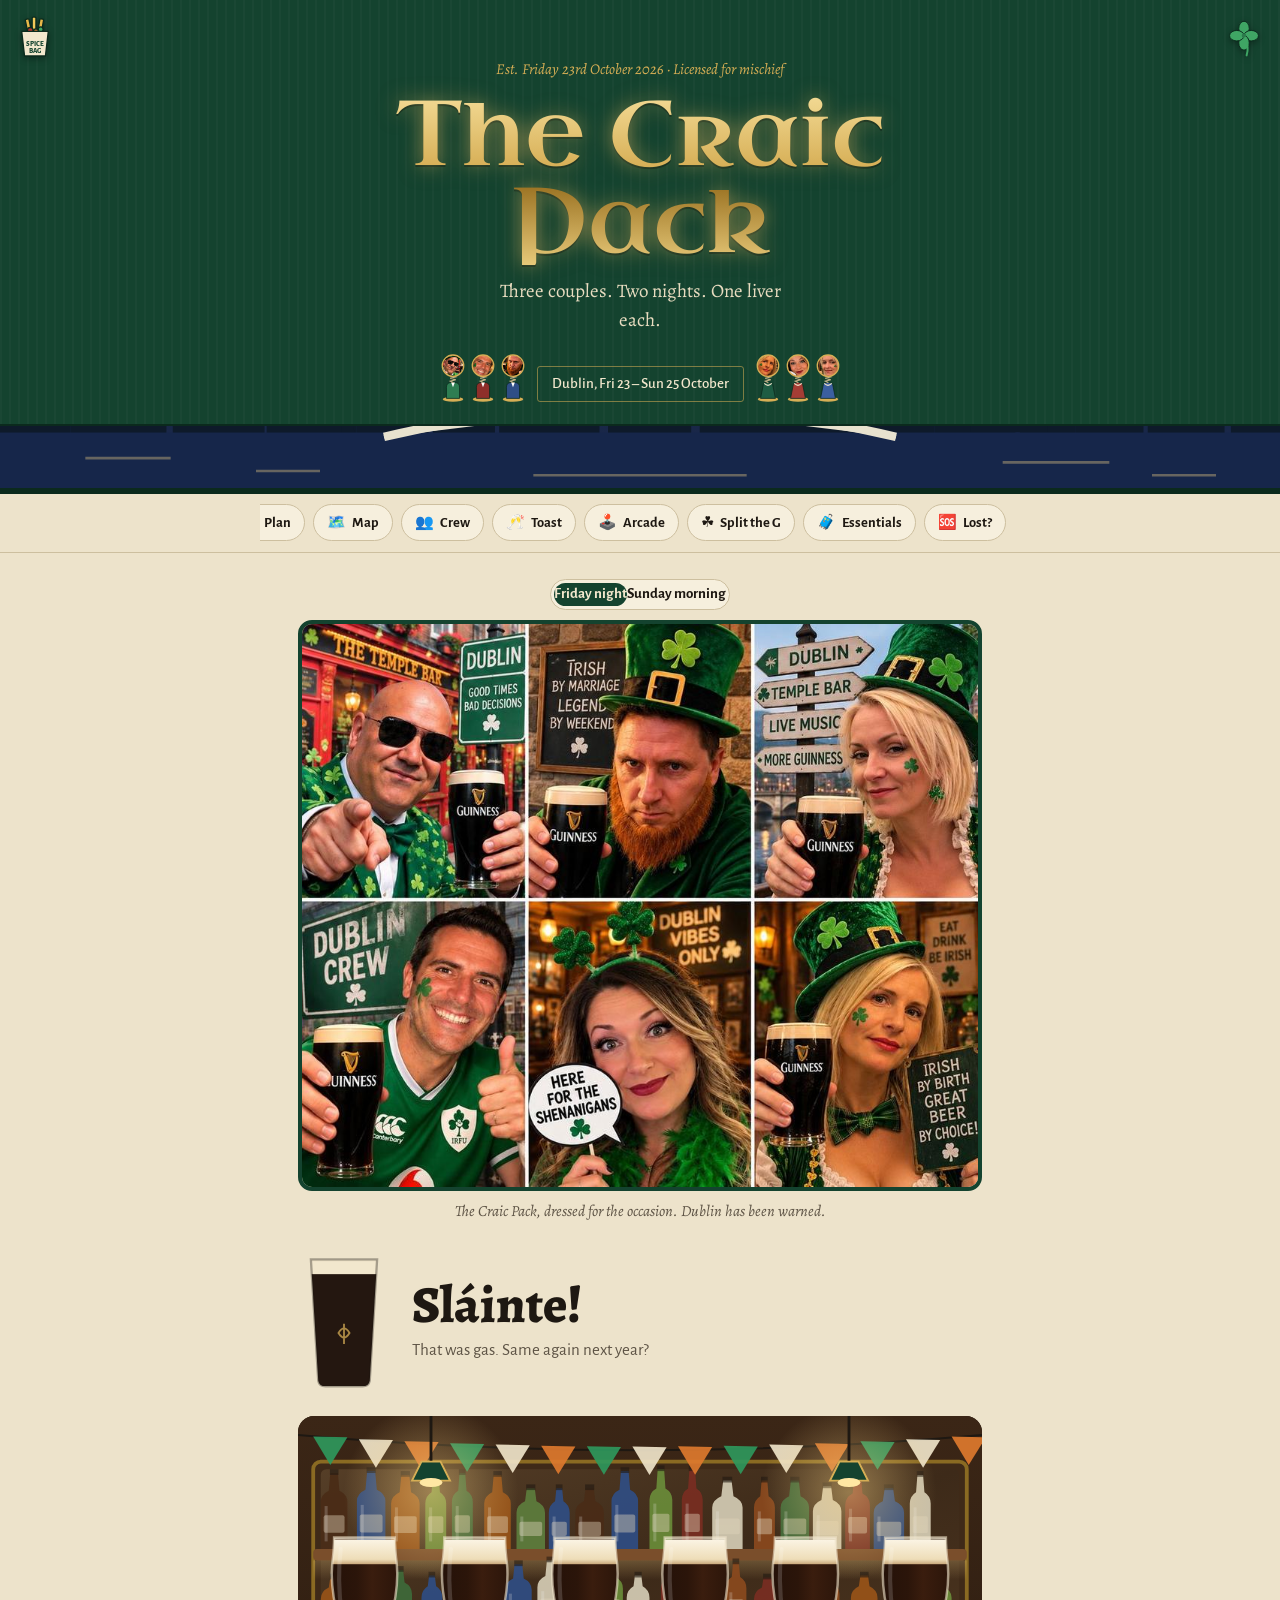
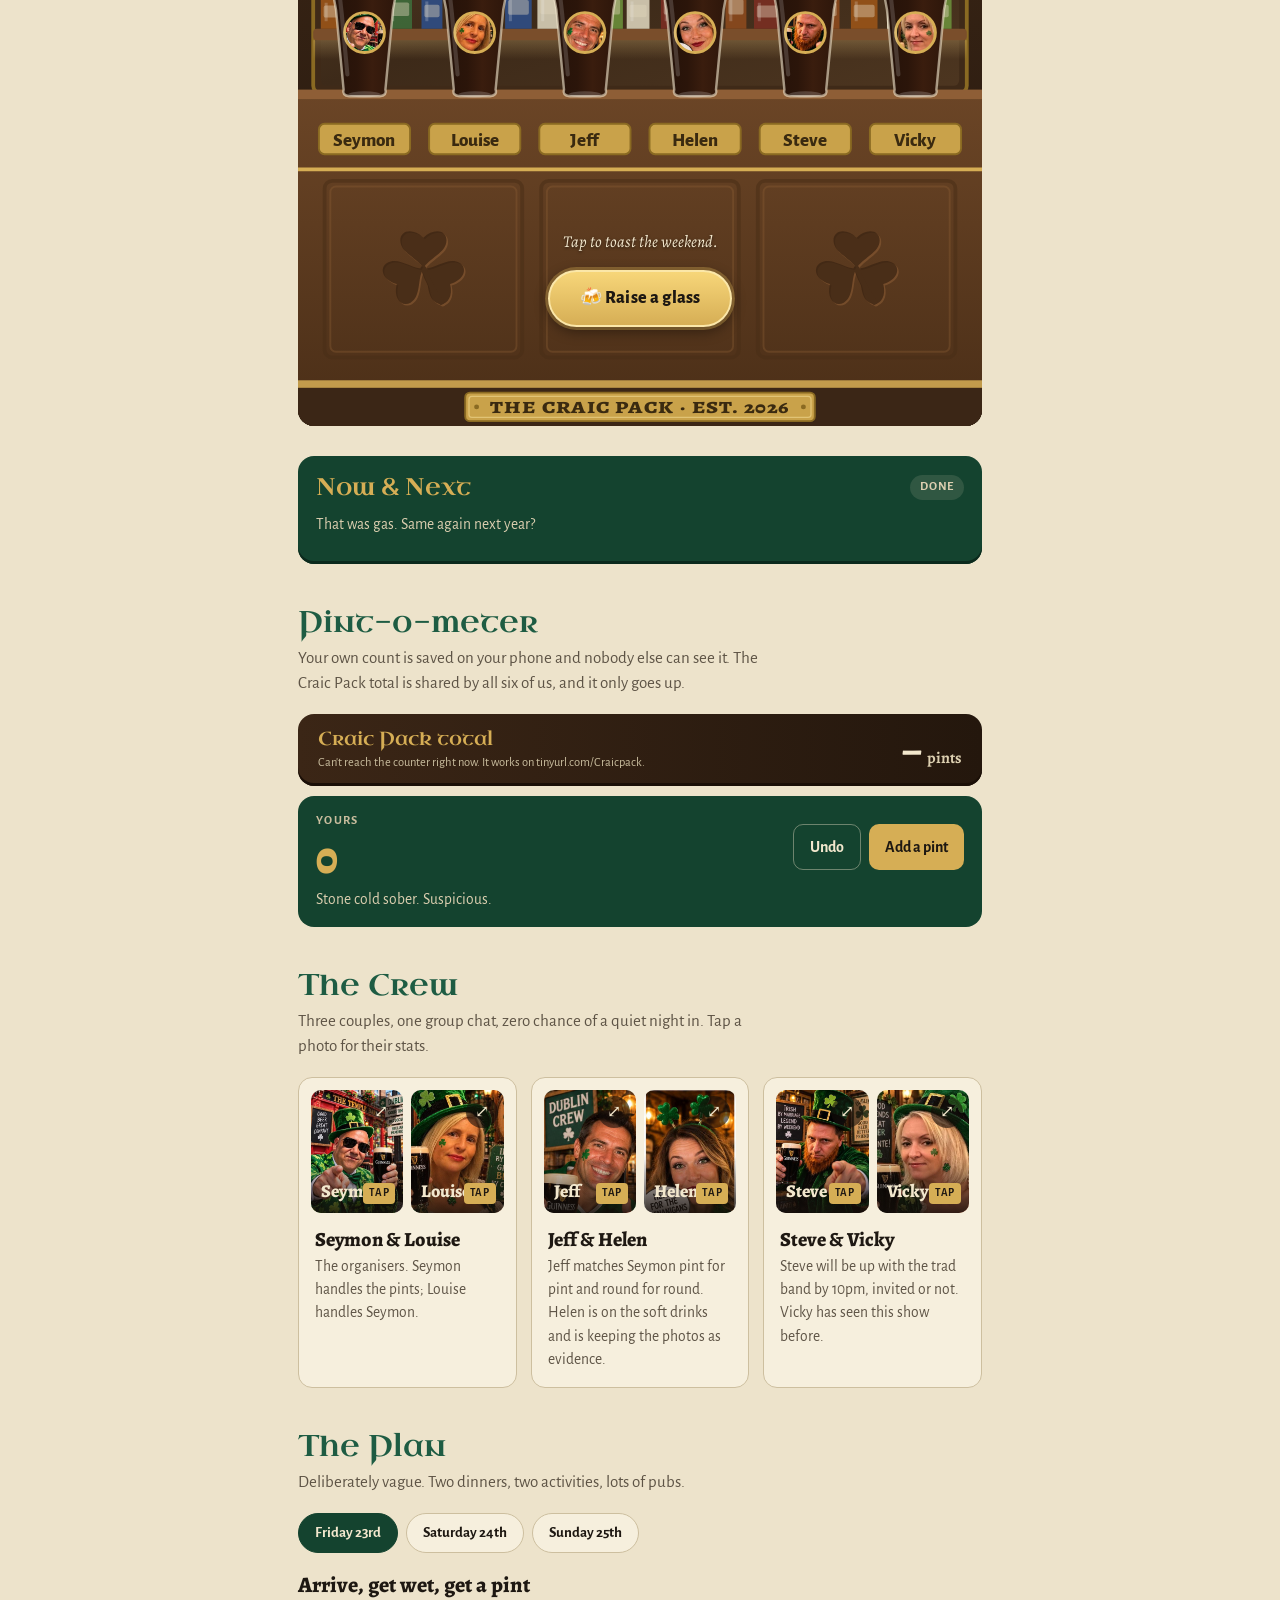
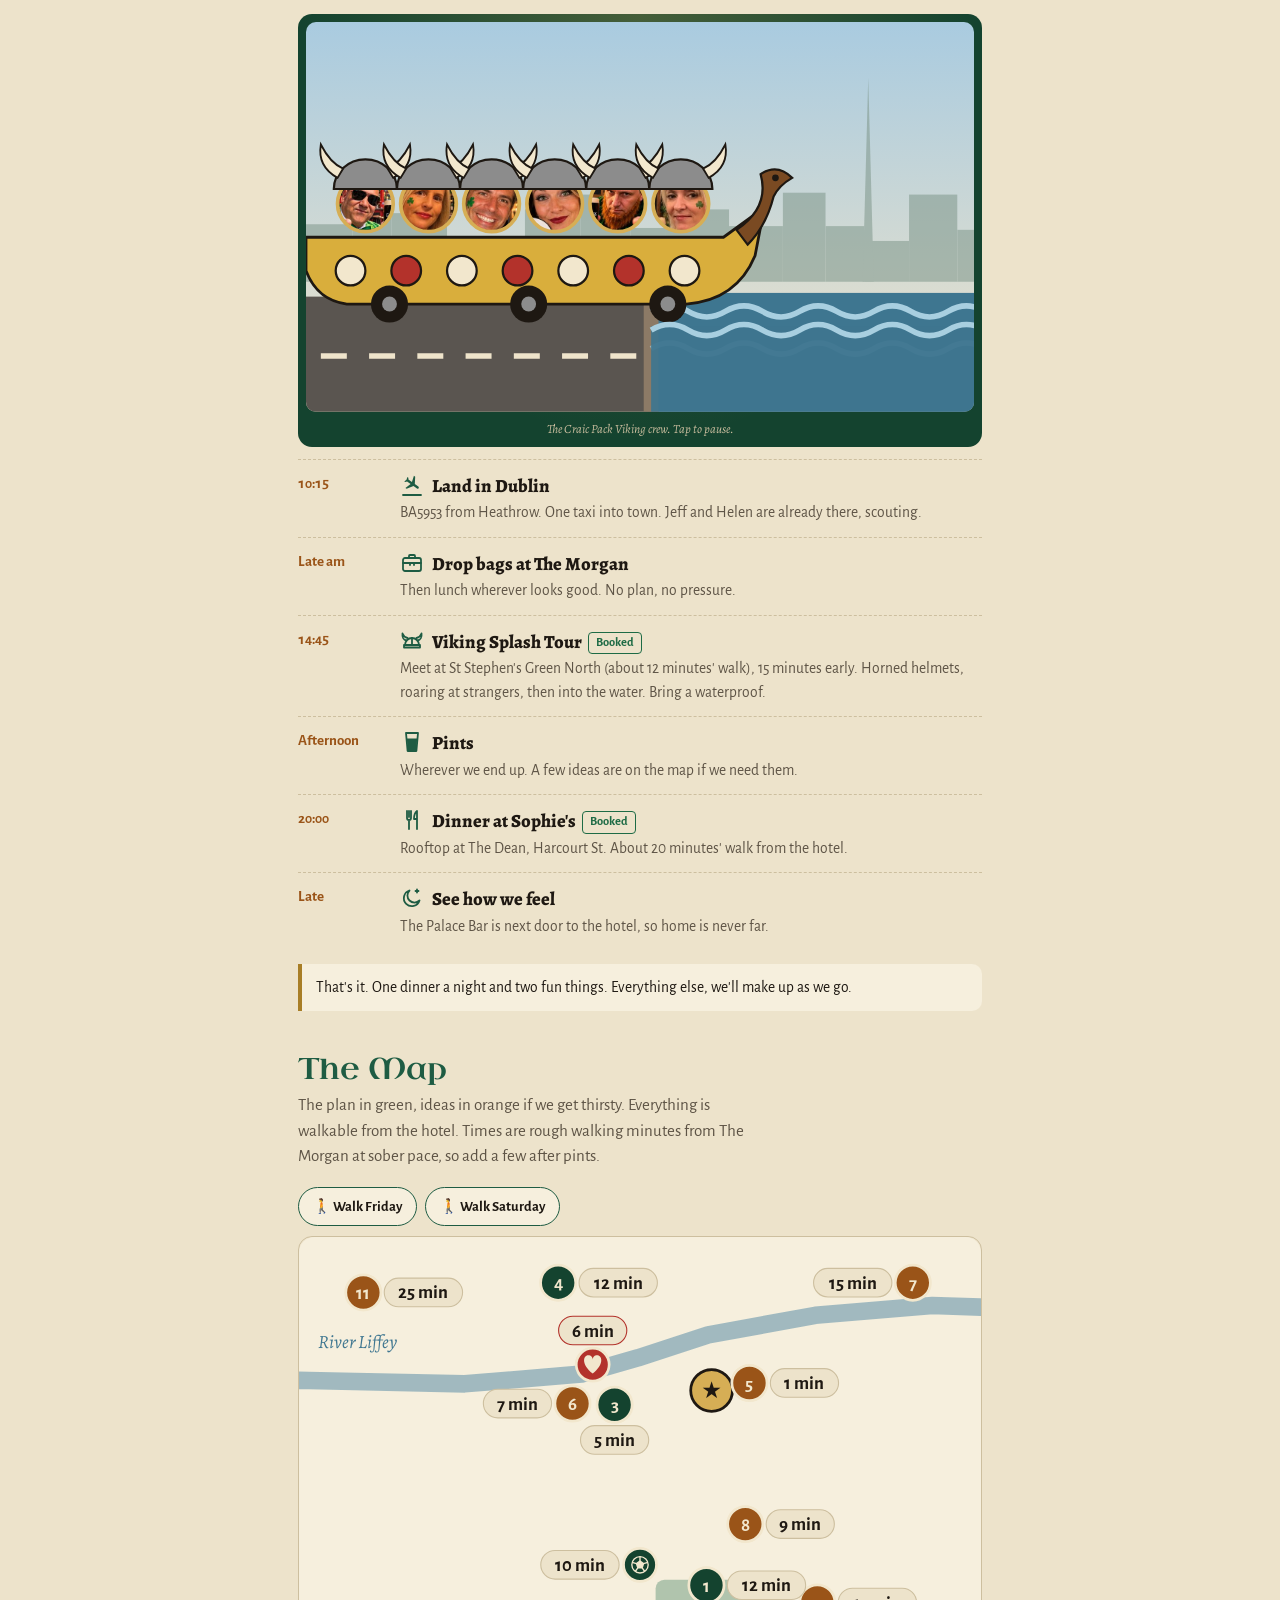
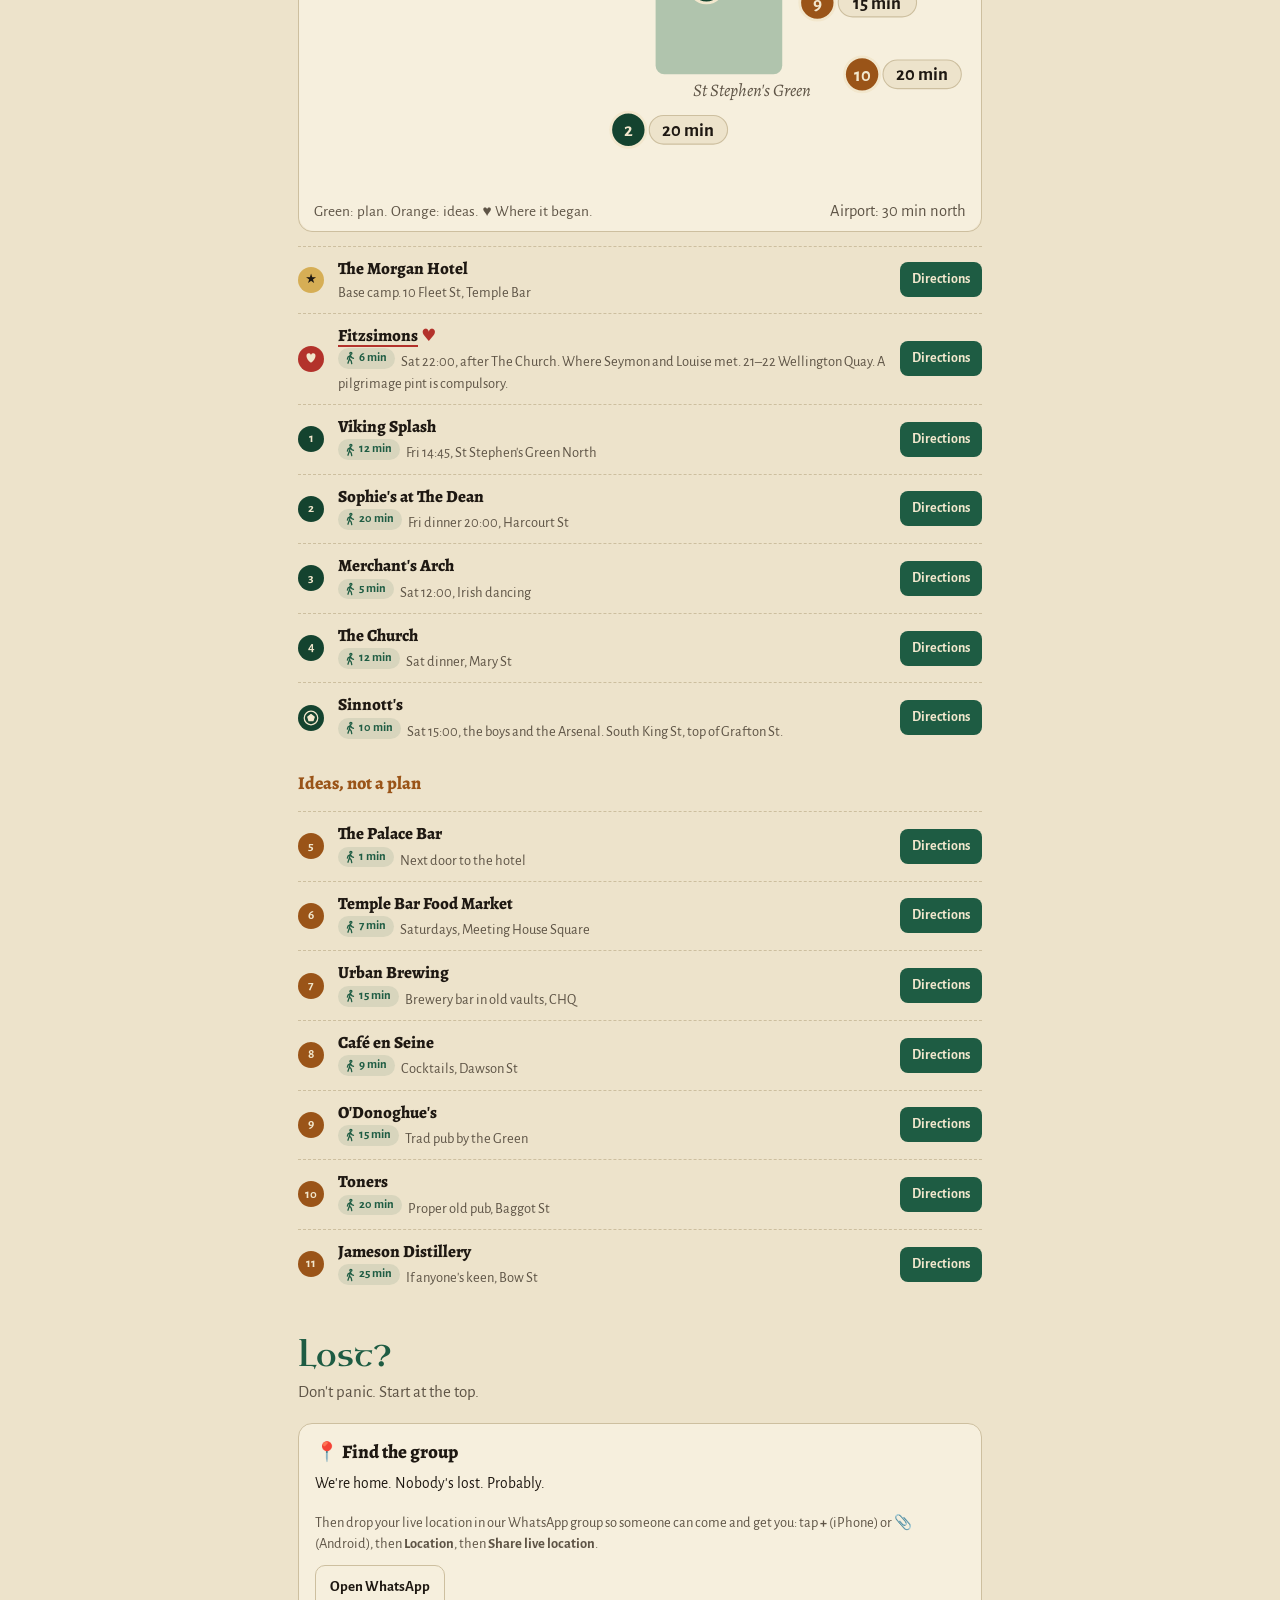
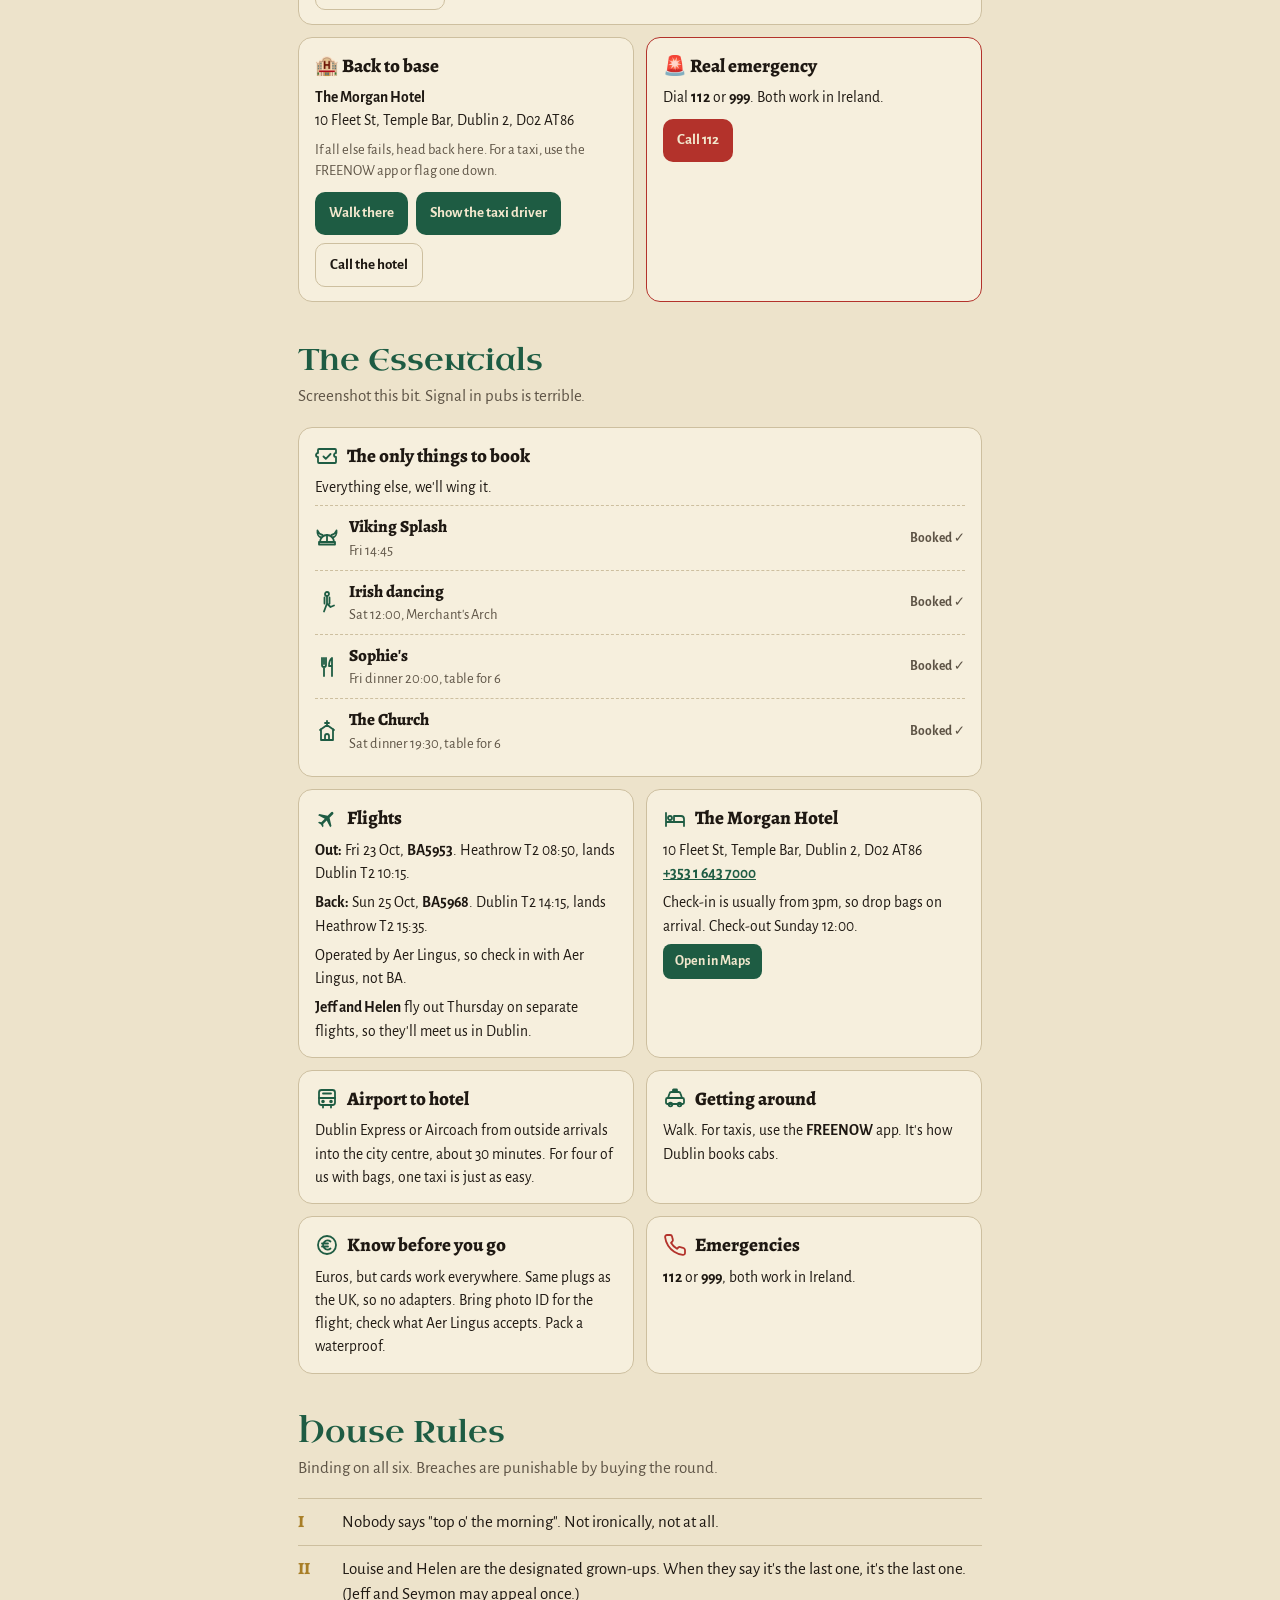
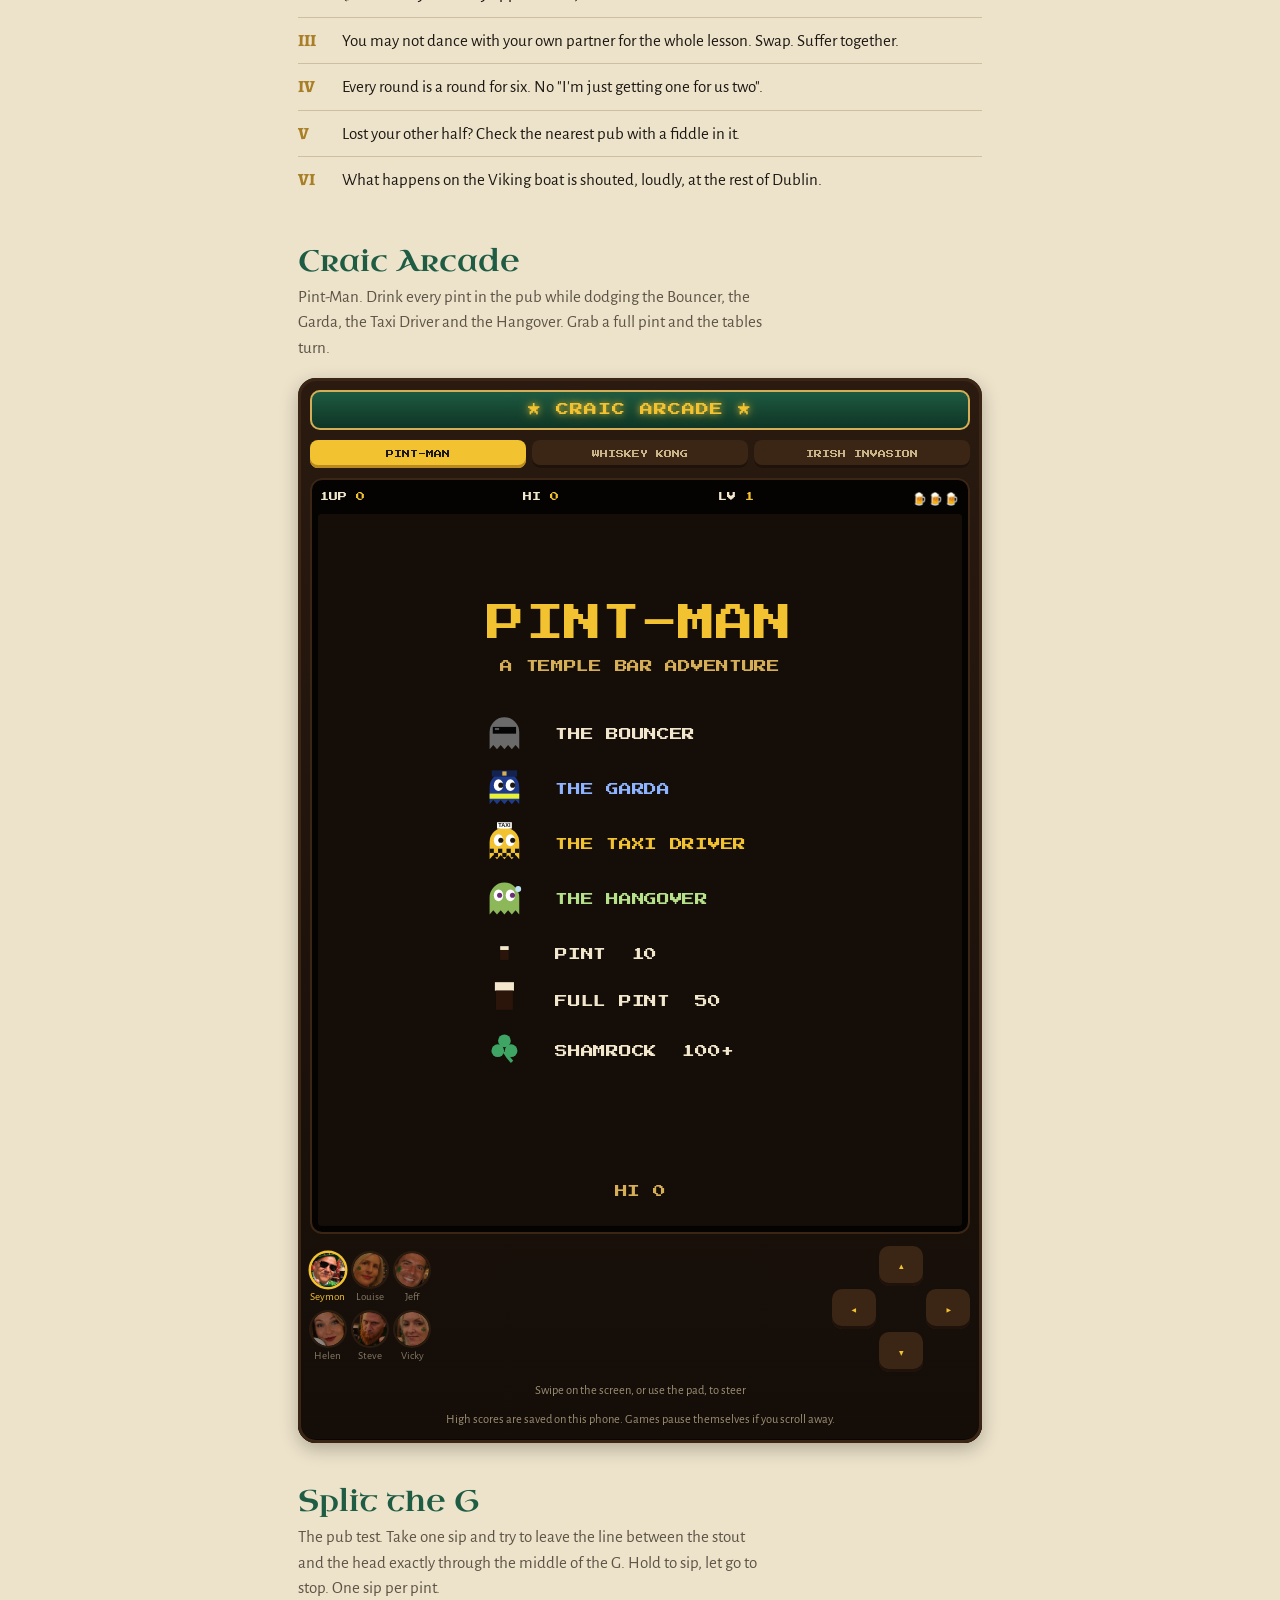
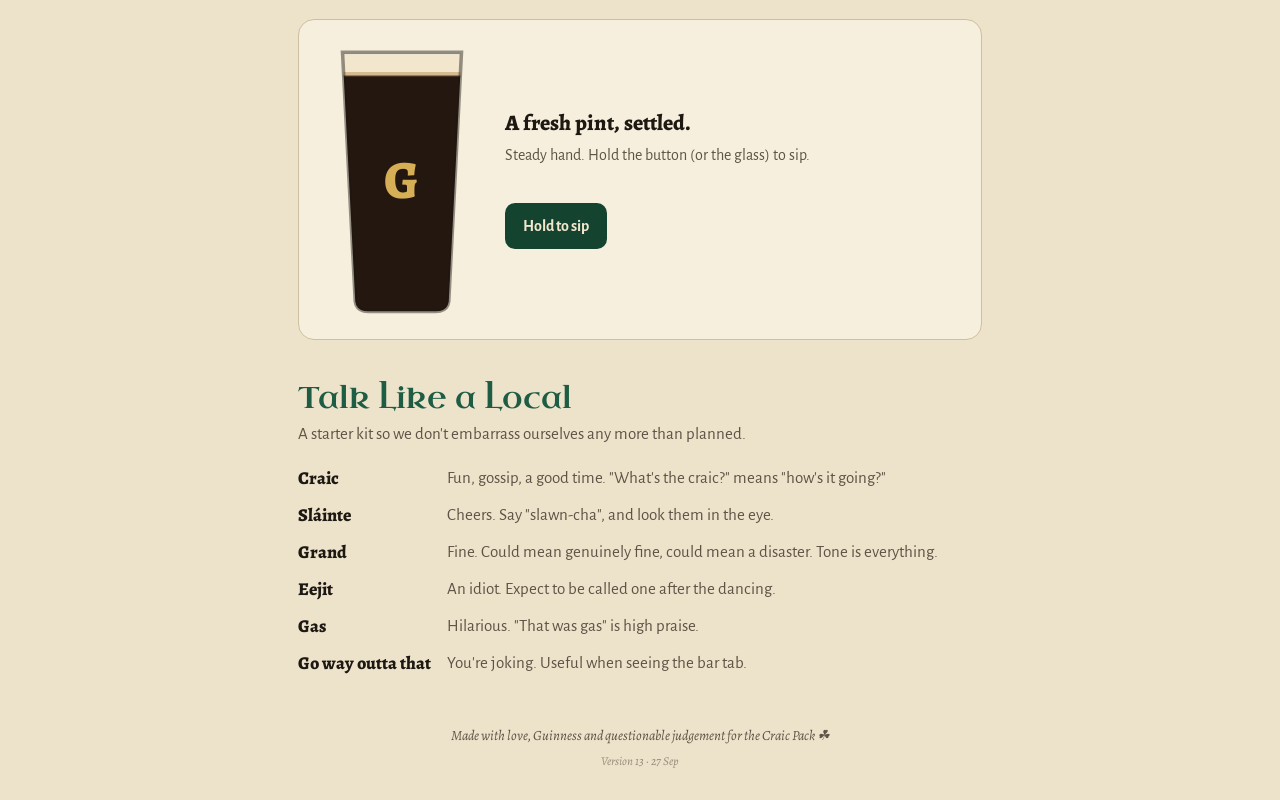
==== test.html @ f9d823da "Add files via upload" ====
<!DOCTYPE html>
<html lang="en">
<head>
<meta charset="UTF-8">
<meta name="viewport" content="width=device-width, initial-scale=1, viewport-fit=cover">
<title>The Craic Pack — Dublin, 23–25 October</title>
<link rel="apple-touch-icon" href="apple-touch-icon.png">
<link rel="icon" type="image/png" sizes="32x32" href="favicon-32.png">
<link rel="manifest" href="manifest.webmanifest">
<meta name="theme-color" content="#14432F">
<meta name="apple-mobile-web-app-capable" content="yes">
<meta name="mobile-web-app-capable" content="yes">
<meta name="apple-mobile-web-app-title" content="Craic Pack">
<meta name="apple-mobile-web-app-status-bar-style" content="black-translucent">
<meta name="description" content="Three couples, one weekend in Dublin, 23–25 October. The plan, the crew and the pints.">
<meta property="og:type" content="website">
<meta property="og:title" content="The Craic Pack — Dublin, 23–25 October">
<meta property="og:description" content="Three couples. One weekend. No plan.">
<meta property="og:url" content="https://seymonislam-sudo.github.io/dublin-2026/">
<meta property="og:image" content="https://seymonislam-sudo.github.io/dublin-2026/preview.jpg">
<meta property="og:image:width" content="1200">
<meta property="og:image:height" content="630">
<meta property="og:image:alt" content="The Craic Pack: six friends in Irish fancy dress">
<meta name="twitter:card" content="summary_large_image">
<meta name="twitter:image" content="https://seymonislam-sudo.github.io/dublin-2026/preview.jpg">
<link rel="preconnect" href="https://fonts.googleapis.com">
<link rel="preconnect" href="https://fonts.gstatic.com" crossorigin>
<link href="https://fonts.googleapis.com/css2?family=Uncial+Antiqua&family=Alegreya:ital,wght@0,400;0,600;0,800;1,400&family=Alegreya+Sans:wght@400;500;700&family=Press+Start+2P&display=swap" rel="stylesheet">
<style>
:root{
  --bg:#EDE3CB;          /* pub-wall parchment (daylight) */
  --panel:#F6EFDD;
  --ink:#1E1812;         /* stout */
  --muted:#5E5446;
  --green:#14432F;       /* bottle green fascia */
  --green-2:#1E5C43;
  --gold:#A87E26;        /* gilt, darker for light bg contrast */
  --gold-lit:#D6AE55;
  --amber:#9A5418;       /* whiskey */
  --head:#F2E7CD;        /* pint head */
  --line:#CDBF9F;
  --ok:#1E6B45;
  --todo:#9A5418;
  box-sizing:border-box;
  padding-top:env(safe-area-inset-top,0px);
  padding-bottom:env(safe-area-inset-bottom,0px);
}
@media (prefers-color-scheme: dark){
  :root:not([data-theme="light"]){
    --bg:#1B1510; --panel:#251D16; --ink:#F0E5CB; --muted:#B3A68C;
    --green:#123C2A; --green-2:#1E5C43; --gold:#D6AE55; --gold-lit:#E8C777;
    --amber:#D08A43; --head:#F2E7CD; --line:#3E3226; --ok:#5DBB88; --todo:#E09A55;
  }
}
:root[data-theme="dark"]{
  --bg:#1B1510; --panel:#251D16; --ink:#F0E5CB; --muted:#B3A68C;
  --green:#123C2A; --green-2:#1E5C43; --gold:#D6AE55; --gold-lit:#E8C777;
  --amber:#D08A43; --head:#F2E7CD; --line:#3E3226; --ok:#5DBB88; --todo:#E09A55;
}
*,*::before,*::after{box-sizing:inherit;margin:0;padding:0}
html{scroll-padding-top:env(safe-area-inset-top,0px)}
body{background:var(--bg);color:var(--ink);font-family:'Alegreya Sans',system-ui,-apple-system,Segoe UI,sans-serif;font-size:17px;line-height:1.5;-webkit-font-smoothing:antialiased}
img{max-width:100%}
a{color:inherit}
:focus-visible{outline:3px solid var(--gold-lit);outline-offset:3px;border-radius:4px}

.wrap{max-width:720px;margin:0 auto;padding:0 18px}

/* ---------- Hero: pub fascia ---------- */
.fascia{
  background:
    repeating-linear-gradient(90deg,rgba(255,255,255,.025) 0 2px,transparent 2px 9px),
    var(--green);
  color:#F2E7CD;
  border-bottom:6px solid #0B2A1D;
  box-shadow:inset 0 -2px 0 #2B7355;
}
.fascia .wrap{padding-top:58px;padding-bottom:30px;text-align:center}
.est{font-family:'Alegreya',Georgia,serif;font-style:italic;color:var(--gold-lit);font-size:15px}
.sign{
  font-family:'Uncial Antiqua','Alegreya',Georgia,serif;
  font-size:clamp(46px,13vw,92px);
  line-height:.95;
  margin:10px 0 12px;
  background:linear-gradient(180deg,#F4DC97 0%,#D6AE55 45%,#9C7424 55%,#E7C979 100%);
  -webkit-background-clip:text;background-clip:text;color:transparent;
  filter:drop-shadow(0 2px 0 #0B2A1D);
}
.tag{font-family:'Alegreya',Georgia,serif;font-size:19px;max-width:30ch;margin:0 auto;color:#E8DCC0}
.dates{margin-top:18px;display:inline-block;border:1px solid rgba(214,174,85,.55);border-radius:3px;padding:6px 14px;font-weight:500;color:#F2E7CD;font-size:15px}

.group{margin:26px 0 0;position:relative}
.group button{border:0;padding:0;background:none;cursor:zoom-in;display:block;width:100%}
.group img{width:100%;height:auto;display:block;border-radius:14px;border:4px solid var(--green)}
.group .pic-group{display:grid}
.group .ba-img{grid-area:1/1;transition:opacity .45s ease;opacity:0}
.group .ba-img.shown{opacity:1}
@media (prefers-reduced-motion: reduce){.group .ba-img{transition:none}}
.ba{display:flex;justify-content:center;gap:0;margin:0 auto 10px;width:max-content;max-width:100%;border:1px solid var(--line);border-radius:999px;background:var(--panel);padding:3px}
.ba-btn{font:inherit;font-weight:700;font-size:15px;border:0;background:none;color:var(--ink);border-radius:999px;padding:8px 16px;cursor:pointer;white-space:nowrap}
.ba-btn[aria-pressed="true"]{background:var(--green);color:#F2E7CD}

.stop .ic{width:24px;height:24px;display:inline-block;vertical-align:-5px;margin-right:8px;color:var(--green-2);flex:none}
.live .ic{width:22px;height:22px;display:inline-block;vertical-align:-4px;margin-right:7px;color:var(--gold-lit)}
@media (prefers-color-scheme: dark){:root:not([data-theme="light"]) .stop .ic{color:var(--gold-lit)}}
:root[data-theme="dark"] .stop .ic{color:var(--gold-lit)}
.walk{display:inline-flex;align-items:center;gap:2px;font-weight:700;font-size:12.5px;color:var(--green-2);background:rgba(30,92,67,.1);border-radius:999px;padding:1px 8px 1px 5px;margin-right:6px;vertical-align:1px;white-space:nowrap}
.walk .wk{width:14px;height:14px}
@media (prefers-color-scheme: dark){:root:not([data-theme="light"]) .walk{color:var(--gold-lit);background:rgba(214,174,85,.12)}}
:root[data-theme="dark"] .walk{color:var(--gold-lit);background:rgba(214,174,85,.12)}

/* ---------- Slainte ---------- */
#cheers{padding-top:18px}
.cheers{background:radial-gradient(ellipse at 50% 20%,rgba(214,174,85,.22),transparent 70%),var(--green);border-radius:16px;padding:12px 12px 14px;box-shadow:inset 0 -3px 0 #0B2A1D;text-align:center}
#csvg{display:block;width:100%;height:auto;max-width:520px;margin:0 auto;overflow:visible}
.cbtn{font:inherit;font-weight:800;font-size:16px;background:var(--gold-lit);color:#1E1812;border:0;border-radius:999px;padding:10px 22px;cursor:pointer;margin-top:4px}
.cbtn:disabled{opacity:.6;cursor:default}

.cheers{padding:10px 10px 14px}
#csvg{border-radius:12px}
.ctoast{color:#F2E7CD;font-family:'Alegreya',Georgia,serif;font-style:italic;font-size:16.5px;line-height:1.35;min-height:2.7em;margin:10px 8px 8px;transition:opacity .5s;display:flex;align-items:center;justify-content:center}
.ctoast.fade{opacity:0}
.cheers{position:relative;padding:0;overflow:hidden;background:#24170D}
#csvg{border-radius:0;max-width:none}
.cfront{position:absolute;left:0;right:0;top:57%;bottom:7%;display:flex;flex-direction:column;align-items:center;justify-content:center;gap:4px;padding:0 16px}
.cfront .ctoast{margin:0;min-height:2.7em;text-shadow:0 1px 3px rgba(0,0,0,.6)}
.cfront .cbtn{margin-top:2px;box-shadow:0 3px 10px rgba(0,0,0,.35)}
/* ---------- Leprechaun ---------- */
.lep{position:fixed;left:0;bottom:calc(env(safe-area-inset-bottom,0px) + 6px);width:70px;height:88px;z-index:60;pointer-events:auto;cursor:pointer;transform:translateX(-90px)}
.lep svg{width:100%;height:100%;overflow:visible}
.lep .run{animation:lephop .28s ease-in-out infinite}
.lep .lg1{transform-origin:30px 62px;animation:leplegA .28s ease-in-out infinite}
.lep .lg2{transform-origin:40px 62px;animation:leplegB .28s ease-in-out infinite}
@keyframes lephop{50%{transform:translateY(-5px)}}
@keyframes leplegA{0%,100%{transform:rotate(28deg)}50%{transform:rotate(-28deg)}}
@keyframes leplegB{0%,100%{transform:rotate(-28deg)}50%{transform:rotate(28deg)}}
.lep .say{position:absolute;bottom:92px;left:50%;transform:translateX(-50%);background:#fff;color:#1E1812;font-family:'Alegreya',Georgia,serif;font-weight:800;font-size:13px;padding:3px 9px;border-radius:10px;white-space:nowrap;box-shadow:0 2px 6px rgba(0,0,0,.25);opacity:0;transition:opacity .2s}
.lep.talk .say{opacity:1}

/* ---------- Love bobbleheads ---------- */
dialog.love{border:0;padding:0;background:transparent;width:min(92vw,420px);margin:auto;overflow:visible}
dialog.love::backdrop{background:rgba(15,10,6,.85)}
#lovesvg{display:block;width:100%;height:auto;border-radius:18px;box-shadow:0 10px 40px rgba(0,0,0,.45)}
.lovex{position:absolute;top:8px;right:8px;width:38px;height:38px;border-radius:50%;border:0;background:rgba(20,14,10,.6);color:#F2E7CD;font-size:22px;cursor:pointer;z-index:2}
.lovecap{color:#F2E7CD;text-align:center;font-family:'Alegreya',Georgia,serif;font-weight:800;font-size:22px;margin-top:12px;line-height:1.25}
.lovecap span{display:block;font-size:16px;color:var(--gold-lit);font-weight:700;margin-top:2px}
.bb .bhead{transform-box:view-box;transform-origin:0 138px}
.bb .bbody{transform-box:view-box;transform-origin:0 246px}
.bigheart{transform-box:fill-box;transform-origin:50% 50%;opacity:0}
@media (prefers-reduced-motion: no-preference){
  dialog.love[open] .bb-Seymon .bhead{animation:bobS 1.1s ease-in-out infinite}
  dialog.love[open] .bb-Louise .bhead{animation:bobL 1.25s ease-in-out infinite}
  dialog.love[open] .bb-Seymon .bbody{animation:leanS 4.5s ease-in-out infinite}
  dialog.love[open] .bb-Louise .bbody{animation:leanL 4.5s ease-in-out infinite}
  dialog.love[open] .bigheart{animation:bigheart 4.5s ease-in-out infinite}
}
@media (prefers-reduced-motion: reduce){.bigheart{opacity:1}}
@keyframes bobS{0%,100%{transform:rotate(-9deg)}50%{transform:rotate(8deg)}}
@keyframes bobL{0%,100%{transform:rotate(9deg)}50%{transform:rotate(-8deg)}}
@keyframes leanS{0%,62%,100%{transform:translateX(0) rotate(0)}72%,84%{transform:translateX(14px) rotate(7deg)}}
@keyframes leanL{0%,62%,100%{transform:translateX(0) rotate(0)}72%,84%{transform:translateX(-14px) rotate(-7deg)}}
@keyframes bigheart{0%,66%,100%{opacity:0;transform:scale(.3)}74%{opacity:1;transform:scale(1.15)}80%{transform:scale(.95)}86%{opacity:1;transform:scale(1.05)}94%{opacity:0;transform:scale(1.3) translateY(-10px)}}
.heartpin{cursor:pointer}
.fitzbtn{font:inherit;background:none;border:0;padding:0;cursor:pointer;color:inherit;text-align:left}
.fitzbtn span{color:#B3322B}
.fitzbtn strong{text-decoration:underline;text-decoration-color:#B3322B;text-decoration-thickness:2px;text-underline-offset:4px}
.pn.heart{cursor:pointer}

/* ---------- Sunday morning-after ---------- */
dialog.morning{width:min(94vw,460px)}
#morningsvg{display:block;width:100%;height:auto;border-radius:18px;box-shadow:0 10px 40px rgba(0,0,0,.45)}
.morning .breathe,.morning .nod,.morning .sag,.morning .lean,.morning .sip,.morning .ice,.morning .steam,.morning .zzz{transform-box:fill-box}
.morning .breathe{transform-origin:50% 100%}
.morning .nod{transform-origin:50% 100%}
.morning .sag,.morning .lean,.morning .sip{transform-origin:50% 100%}
.morning .zzz{opacity:0}
.brekbtn{font:inherit;background:none;border:0;padding:0;cursor:pointer;color:inherit;text-align:left}
.brekbtn strong{text-decoration:underline;text-decoration-color:var(--gold-lit);text-decoration-thickness:2px;text-underline-offset:4px}
@media (prefers-reduced-motion: no-preference){
  dialog.morning[open] .breathe{animation:mbreathe 3.4s ease-in-out infinite}
  dialog.morning[open] .hp-Louise .breathe{animation-delay:-1s}
  dialog.morning[open] .hp-Jeff .breathe{animation-duration:4.2s}
  dialog.morning[open] .nod{animation:mnod 4s ease-in infinite}
  dialog.morning[open] .zzz{animation:mzzz 4s ease-in infinite}
  dialog.morning[open] .sag{animation:msag 5s ease-in-out infinite}
  dialog.morning[open] .lean{animation:mlean 6s ease-in-out infinite}
  dialog.morning[open] .sip{animation:msip 3.6s ease-in-out infinite}
  dialog.morning[open] .ice{animation:mice 2.8s ease-in-out infinite}
  dialog.morning[open] .steam{animation:msteam 2.4s ease-out infinite}
  dialog.morning[open] .steam.s1{animation-delay:-.8s}
  dialog.morning[open] .steam.s2{animation-delay:-1.6s}
  dialog.morning[open] .sunbeam{animation:msun 6s ease-in-out infinite}
}
@media (prefers-reduced-motion: reduce){.morning .zzz{opacity:1}}
@keyframes mbreathe{0%,100%{transform:scale(1,1)}50%{transform:scale(1.015,1.03)}}
@keyframes mnod{0%,15%{transform:rotate(0)}75%{transform:rotate(22deg) translateY(4px)}80%{transform:rotate(-5deg)}88%,100%{transform:rotate(0)}}
@keyframes mzzz{0%,35%{opacity:0;transform:translateY(6px)}55%,72%{opacity:1;transform:translateY(0)}80%,100%{opacity:0;transform:translateY(-6px)}}
@keyframes msag{0%,100%{transform:rotate(0)}50%{transform:rotate(5deg) translateY(2px)}}
@keyframes mlean{0%,100%{transform:rotate(0)}50%{transform:rotate(-6deg) translateX(-2px)}}
@keyframes msip{0%,100%{transform:translateY(0)}50%{transform:translateY(3px) rotate(-3deg)}}
@keyframes mice{0%,100%{transform:rotate(0)}50%{transform:rotate(-7deg)}}
@keyframes msteam{0%{opacity:0;transform:translateY(4px)}30%{opacity:1}100%{opacity:0;transform:translateY(-12px)}}
@keyframes msun{0%,100%{opacity:.8}50%{opacity:1}}
.card h5{display:flex;align-items:center;gap:8px}
.card h5 .cic{width:24px;height:24px;flex:none;color:var(--green-2)}
.card h5 .cic.sos{color:#B3322B}
@media (prefers-color-scheme: dark){:root:not([data-theme="light"]) .card h5 .cic:not(.sos){color:var(--gold-lit)}}
:root[data-theme="dark"] .card h5 .cic:not(.sos){color:var(--gold-lit)}
.books li .bic{width:24px;height:24px;flex:none;color:var(--green-2)}
@media (prefers-color-scheme: dark){:root:not([data-theme="light"]) .books li .bic{color:var(--gold-lit)}}
:root[data-theme="dark"] .books li .bic{color:var(--gold-lit)}
.books li > div{flex:1}
.grp{display:flex;align-items:center;justify-content:space-between;gap:12px;background:linear-gradient(90deg,#3B2616,#24170D);color:#F2E7CD;border-radius:16px;padding:14px 20px;margin-bottom:10px;box-shadow:inset 0 -3px 0 #1A0F07}
.grp .gl{font-family:'Uncial Antiqua','Alegreya',Georgia,serif;color:var(--gold-lit);font-size:19px;line-height:1.2}
.grp .gtest{font-size:12.5px;color:#C9BD9E;margin-top:3px}
.grp .gnum{font-family:'Alegreya',Georgia,serif;font-weight:800;font-size:40px;line-height:1;color:#F2E7CD;font-variant-numeric:tabular-nums;white-space:nowrap}
.grp .gs{font-size:16px;color:#DCCFB0;font-weight:700}
.grp.bump .gnum{animation:gbump .5s ease}
@keyframes gbump{40%{transform:scale(1.18);color:var(--gold-lit)}}
.tally .yl{font-size:12.5px;font-weight:700;letter-spacing:.1em;text-transform:uppercase;color:#C9BD9E;margin-bottom:2px}
#tally .tally{display:grid;grid-template-columns:auto 1fr;grid-template-areas:"yl btns" "num btns" "ver ver";column-gap:14px;row-gap:2px;align-items:center;padding:16px 18px}
#tally .tally > div:first-child{display:contents}
#tally .tally .yl{grid-area:yl;margin:0}
#tally .tally .n{grid-area:num;font-size:48px}
#tally .tally .verdict{grid-area:ver;max-width:none;margin-top:6px;white-space:nowrap;overflow:hidden;text-overflow:ellipsis;line-height:1.4}
#tally .tally .btns{grid-area:btns;justify-self:end;align-self:center}
@media (max-width:359px){#tally .tally{grid-template-areas:"yl yl" "num num" "ver ver" "btns btns"}#tally .tally .btns{justify-self:start;margin-top:8px}}
.grp[hidden],.gtest[hidden]{display:none !important}

/* ---------- Shortcut bar ---------- */
.jump{position:sticky;top:env(safe-area-inset-top,0px);z-index:40;background:var(--bg);border-bottom:1px solid var(--line);transition:box-shadow .2s}
.jump::before{content:"";position:absolute;left:0;right:0;bottom:100%;height:env(safe-area-inset-top,0px);background:var(--bg);pointer-events:none;display:none}
.jump.stuck::before{display:block}
.jump.stuck{box-shadow:0 4px 14px rgba(0,0,0,.12)}
.jumprow{display:flex;gap:8px;overflow-x:auto;padding:10px 14px;max-width:760px;margin:0 auto;scrollbar-width:none;-webkit-overflow-scrolling:touch}
.jumprow::-webkit-scrollbar{display:none}
.jump button{font:inherit;cursor:pointer;flex:none;display:inline-flex;align-items:center;gap:6px;font-weight:700;font-size:14.5px;color:var(--ink);text-decoration:none;background:var(--panel);border:1px solid var(--line);border-radius:999px;padding:7px 13px;white-space:nowrap}
.jump button span{font-size:15px;line-height:1}
.jump button.on{background:var(--green);color:#F2E7CD;border-color:var(--green)}
main section[id]{scroll-margin-top:64px}
.pn.ball{background:#14432F;display:inline-grid;place-items:center}
.pint svg{overflow:visible}
.pint .spill{opacity:0}
.pint .spill .cap{transform-box:fill-box;transform-origin:50% 100%}
.pint .spill .drip{transform-box:fill-box;transform-origin:50% 0}
.pint.finale .spill{opacity:1}
.pint.finale .spill .cap{animation:capup 1.1s cubic-bezier(.2,1.5,.4,1) both}
.pint.finale .spill .drip{animation:dripdown 2.4s ease-in both}
.pint.finale .spill .d2{animation-delay:.25s}.pint.finale .spill .d3{animation-delay:.5s}
.pint.finale .spill .bubbles circle{animation:bub 1.8s ease-out infinite}
.pint.finale .spill .bubbles circle:nth-child(2){animation-delay:.4s}.pint.finale .spill .bubbles circle:nth-child(3){animation-delay:.8s}.pint.finale .spill .bubbles circle:nth-child(4){animation-delay:1.2s}
.pint.finale{animation:pintshake .5s ease-in-out 2}
.count h2.wheels{animation:wheelsin .7s cubic-bezier(.2,1.6,.4,1) both;color:var(--green-2)}
@keyframes capup{0%{transform:scaleY(0)}100%{transform:scaleY(1)}}
@keyframes dripdown{0%{transform:scaleY(0)}100%{transform:scaleY(1)}}
@keyframes bub{0%{opacity:0;transform:translateY(8px)}30%{opacity:1}100%{opacity:0;transform:translateY(-14px)}}
@keyframes pintshake{25%{transform:rotate(-3deg)}75%{transform:rotate(3deg)}}
@keyframes wheelsin{0%{transform:scale(.4);opacity:0}100%{transform:scale(1);opacity:1}}
@media (prefers-reduced-motion: reduce){.pint.finale .spill *{animation:none!important}.pint.finale{animation:none}}
.fascia .wrap{padding-bottom:22px}
.skyline{height:64px;overflow:hidden;border-top:2px solid #0B2A1D}
.skyline svg{display:block;width:100%;height:100%}
.skyline .ts1,.skyline .ts2,.skyline .city,.skyline .river,.skyline .stars,.skyline .sun,.skyline .moon,.skyline .wins,.skyline .lamps{transition:all 1.5s ease}
.skyline .city{fill:#28493B}.skyline .wins{fill:#FFD98A;opacity:0}.skyline .river{fill:#5B8FA8}
.skyline .bridge{stroke:#F2E7CD}.skyline .lamps{fill:#FFE7A3;opacity:0}.skyline .ripples{stroke:#DCEAF1;opacity:.5}
.skyline .stars{opacity:0}.skyline .moon{opacity:0}.skyline .sunc{fill:#FFF3B0}.skyline .moonbite{fill:#101C33}
.tod-day .ts1{stop-color:#8EC3E6}.tod-day .ts2{stop-color:#DDEFF7}
.tod-dawn .ts1{stop-color:#9FB9DA}.tod-dawn .ts2{stop-color:#F7D3A6}.tod-dawn .skyline .sun{transform:translate(-40px,26px)}
.tod-dusk .ts1{stop-color:#3E4E86}.tod-dusk .ts2{stop-color:#F29A63}.tod-dusk .skyline .sun{transform:translate(20px,30px)}.tod-dusk .sunc{fill:#FFB36B}
.tod-dusk .skyline .city{fill:#1E2F3B}.tod-dusk .skyline .wins{opacity:.55}.tod-dusk .skyline .river{fill:#4A5E80}.tod-dusk .skyline .lamps{opacity:.8}
.tod-night .ts1{stop-color:#0A1328}.tod-night .ts2{stop-color:#1F2F55}
.tod-night .skyline .sun{opacity:0}.tod-night .skyline .stars{opacity:.9}.tod-night .skyline .moon{opacity:1}
.tod-night .skyline .city{fill:#0E1A2A}.tod-night .skyline .wins{opacity:1}.tod-night .skyline .river{fill:#16264A}
.tod-night .skyline .lamps{opacity:1;filter:drop-shadow(0 0 3px #FFD98A)}.tod-night .skyline .bridge{stroke:#E8E2CF}.tod-night .skyline .ripples{stroke:#FFD98A;opacity:.35}
.tod-dawn .skyline .moonbite{fill:#9FB9DA}.tod-day .skyline .moonbite{fill:#8EC3E6}.tod-dusk .skyline .moonbite{fill:#3E4E86}
.tod-night .sign{filter:drop-shadow(0 0 10px rgba(255,205,110,.55)) drop-shadow(0 2px 0 #0B2A1D)}
@media (prefers-reduced-motion: no-preference){.tod-night .skyline .stars circle:nth-child(3n){animation:twinkle 3s ease-in-out infinite}.tod-night .skyline .stars circle:nth-child(3n+1){animation:twinkle 4.5s ease-in-out -1s infinite}}
@keyframes twinkle{50%{opacity:.25}}
/* Home-screen app: keep top items clear of the status bar */

html{background:#14432F}
footer .ver{display:block;font-size:12px;opacity:.6;margin-top:6px}

/* ---------- Craic Arcade ---------- */
.cab{background:linear-gradient(180deg,#2A1A10,#140D08);border-radius:18px;padding:12px 12px 14px;box-shadow:inset 0 0 0 3px #3B2616,inset 0 -4px 0 #0B0604,0 6px 18px rgba(0,0,0,.25)}
.marq{font-family:'Press Start 2P',monospace;font-size:13px;text-align:center;color:#F2C230;letter-spacing:.08em;padding:10px 6px;margin:0 0 10px;border-radius:10px;background:linear-gradient(180deg,#1E5C43,#0E3324);text-shadow:0 0 6px rgba(242,194,48,.8),0 0 14px rgba(242,194,48,.45);box-shadow:inset 0 0 0 2px #D6AE55}
.bezel{background:#050302;border-radius:12px;padding:8px;box-shadow:inset 0 0 0 2px #3B2616}
.pmhud{display:flex;justify-content:space-between;align-items:center;gap:6px;font-family:'Press Start 2P',monospace;font-size:9px;color:#F2E7CD;padding:2px 2px 8px}
.pmhud b{color:#F2C230;font-weight:400}
#pmlives{font-size:12px;letter-spacing:1px;min-width:3.4em;text-align:right}
#pm{display:block;width:100%;aspect-ratio:19/21;touch-action:none;border-radius:4px;background:#140D08;outline:none}
.pmctl{display:flex;align-items:center;justify-content:space-between;gap:10px;margin-top:12px}
.pmpick{display:grid;grid-template-columns:repeat(3,auto);gap:6px 8px}
.pmpick button{font:inherit;background:none;border:0;padding:0;cursor:pointer;display:flex;flex-direction:column;align-items:center;gap:2px;color:#DCCFB0;font-size:11px;opacity:.55}
.pmpick button svg{width:34px;height:34px;border-radius:50%;box-shadow:0 0 0 2px #3B2616}
.pmpick button[aria-pressed="true"]{opacity:1;color:#F2C230}
.pmpick button[aria-pressed="true"] svg{box-shadow:0 0 0 2.5px #F2C230}
.pmpad{display:grid;grid-template-columns:repeat(3,44px);grid-template-rows:repeat(3,40px);gap:3px;flex:none}
.pmpad button{font:inherit;font-size:16px;border:0;border-radius:10px;background:#3B2616;color:#F2C230;cursor:pointer;touch-action:none;-webkit-user-select:none;user-select:none;box-shadow:inset 0 -3px 0 #1E120A}
.pmpad button:active{transform:translateY(2px);box-shadow:none}
.pmpad .u{grid-column:2;grid-row:1}.pmpad .l{grid-column:1;grid-row:2}.pmpad .r{grid-column:3;grid-row:2}.pmpad .d{grid-column:2;grid-row:3}
.pmnote{font-size:12.5px;color:#9C8E73;text-align:center;margin:10px 0 0}
.arctabs{display:grid;grid-template-columns:1fr 1fr;gap:6px;margin:0 0 10px}
.arctabs button{font-family:'Press Start 2P',monospace;font-size:9px;line-height:1.3;padding:9px 4px;border-radius:8px;border:0;cursor:pointer;background:#3B2616;color:#C9B48A;box-shadow:inset 0 -3px 0 #1E120A}
.arctabs button[aria-pressed="true"]{background:#F2C230;color:#1E1812;box-shadow:inset 0 -3px 0 #B8891E}
.scrn[hidden]{display:none}
#wk{display:block;width:100%;aspect-ratio:6/7;touch-action:none;border-radius:4px;background:#1A0F09;outline:none}
.pmpad .j{grid-column:2;grid-row:2;font-family:'Press Start 2P',monospace;font-size:7px;background:#B3322B;color:#fff;box-shadow:inset 0 -3px 0 #6E1C17}
.cab[data-g="pm"] .pmpad .j{visibility:hidden}
.arctabs{grid-template-columns:repeat(3,1fr)}
.arctabs button{font-size:8px}
#ii{display:block;width:100%;aspect-ratio:6/7;touch-action:none;border-radius:4px;background:#070B1A;outline:none}
.cab[data-g="ii"] .pmpad .j,.cab[data-g="ii"] .pmpad .u,.cab[data-g="ii"] .pmpad .d{visibility:hidden}
@media (max-width:360px){.pmpad{grid-template-columns:repeat(3,38px);grid-template-rows:repeat(3,36px)}.pmpick{gap:4px 5px}.pmpick button svg{width:30px;height:30px}.pmpick button{font-size:10px}.pmctl{gap:6px}}
/* ---------- Header bobbleheads ---------- */
.daterow{display:flex;align-items:flex-end;justify-content:center;gap:10px;margin-top:14px}
.daterow .dates{margin-top:0;flex:none;max-width:52%}
.bobs{display:flex;gap:2px;align-items:flex-end}
.bob{border:0;background:none;padding:0;width:28px;cursor:pointer;-webkit-tap-highlight-color:transparent;line-height:0}
.bob svg{display:block;width:100%;height:auto;overflow:visible}
.bob .bh{transform-box:view-box;transform-origin:15px 32px}
@media (prefers-reduced-motion: no-preference){
  .bob .bh{animation:bobhead 1.3s ease-in-out infinite}
  .bob.b1 .bh{animation-duration:1.55s;animation-delay:-.4s}.bob.b2 .bh{animation-duration:1.15s;animation-delay:-.8s}
  .bob.b3 .bh{animation-duration:1.4s;animation-delay:-.2s}.bob.b4 .bh{animation-duration:1.25s;animation-delay:-.9s}.bob.b5 .bh{animation-duration:1.6s;animation-delay:-.5s}
  .bob.boing .bh{animation:boing 1.1s cubic-bezier(.3,1.6,.5,1) 1}
}
@keyframes bobhead{0%,100%{transform:rotate(-9deg) translateY(0)}25%{transform:rotate(0) translateY(-1.5px)}50%{transform:rotate(9deg) translateY(0)}75%{transform:rotate(0) translateY(-1.5px)}}
@keyframes boing{0%{transform:rotate(0) scale(1)}15%{transform:rotate(-28deg) translateY(-4px) scale(1.12)}35%{transform:rotate(24deg)}55%{transform:rotate(-16deg)}75%{transform:rotate(9deg)}100%{transform:rotate(0) scale(1)}}
@media (max-width:370px){.bob{width:22px}.daterow{gap:6px}.daterow .dates{font-size:13px;padding:5px 9px}}
/* ---------- Raise a glass button ---------- */
.cfront .cbtn{font-size:18px;padding:13px 30px;background:linear-gradient(180deg,#F7D679,#D6AE55);border:2px solid #FBE7A8;box-shadow:0 0 0 3px rgba(214,174,85,.35),0 4px 14px rgba(0,0,0,.45);letter-spacing:.01em}
.cfront .cbtn:disabled{opacity:.7}
@media (prefers-reduced-motion: no-preference){.cfront .cbtn:not(:disabled){animation:cbglow 2.2s ease-in-out infinite}}
@keyframes cbglow{0%,100%{box-shadow:0 0 0 3px rgba(214,174,85,.35),0 4px 14px rgba(0,0,0,.45);transform:scale(1)}50%{box-shadow:0 0 0 7px rgba(247,214,121,.28),0 0 22px rgba(247,214,121,.55),0 4px 14px rgba(0,0,0,.45);transform:scale(1.04)}}

/* ---------- Lost? ---------- */
.lost{display:grid;gap:12px}
@media (min-width:640px){.lost{grid-template-columns:1fr 1fr}.lost .lcard:first-child{grid-column:1/-1}}
.lcard h5{gap:6px}
.lsmall{color:var(--muted);font-size:14.5px !important}
.lacts{display:flex;flex-wrap:wrap;gap:8px;margin-top:10px}
.lbtn{font:inherit;font-weight:700;font-size:15px;border:0;border-radius:10px;padding:10px 14px;cursor:pointer;text-decoration:none;background:var(--green-2);color:#F2E7CD !important;display:inline-block}
.lbtn.ghost{background:transparent;color:var(--ink) !important;border:1px solid var(--line)}
.lbtn.red{background:#B3322B}
.lcard.sos{border-color:#B3322B}
#lostnow b{font-family:'Alegreya',Georgia,serif;font-size:18px}
.taxi{position:fixed;inset:0;z-index:9999;background:var(--green);color:#fff;display:flex;flex-direction:column;justify-content:center;align-items:center;text-align:center;padding:24px;padding-top:calc(24px + env(safe-area-inset-top,0px));padding-bottom:calc(24px + env(safe-area-inset-bottom,0px))}
.taxi[hidden]{display:none}
.taxi .tk{font-size:20px;color:#DCCFB0;margin-bottom:10px}
.taxi .tn{font-family:'Alegreya',Georgia,serif;font-weight:800;font-size:clamp(38px,11vw,72px);line-height:1.05;margin-bottom:16px}
.taxi .ta{font-size:clamp(26px,7vw,44px);line-height:1.3;font-weight:700;margin-bottom:34px}
.taxi .lbtn{background:#F2E7CD;color:#1E1812 !important;font-size:18px;padding:12px 28px}
html.trip #live{padding-top:14px}
/* ---------- Now / Next ---------- */
#live{padding-top:22px}
.live{background:var(--green);color:#F2E7CD;border-radius:16px;padding:18px 18px 16px;box-shadow:inset 0 -3px 0 #0B2A1D}
.live .top{display:flex;align-items:center;justify-content:space-between;gap:10px;margin-bottom:12px}
.live .ttl{font-family:'Uncial Antiqua','Alegreya',Georgia,serif;font-size:24px;color:var(--gold-lit);line-height:1.1}
.live .pill{font-size:12.5px;font-weight:700;letter-spacing:.06em;text-transform:uppercase;border-radius:999px;padding:3px 10px;background:rgba(242,231,205,.12);color:#DCCFB0;white-space:nowrap}
.live .pill.on{background:#B3322B;color:#fff}
.live .pill.on::before{content:"";display:inline-block;width:7px;height:7px;border-radius:50%;background:#fff;margin-right:6px;vertical-align:1px;animation:blink 1.4s infinite}
@keyframes blink{50%{opacity:.25}}
.live .row{display:grid;grid-template-columns:62px 1fr;gap:10px;padding:10px 0;border-top:1px solid rgba(242,231,205,.15)}
.live .row:first-of-type{border-top:0;padding-top:0}
.live .lab{font-size:12.5px;font-weight:700;letter-spacing:.08em;text-transform:uppercase;color:var(--gold-lit);padding-top:4px}
.live .what{font-family:'Alegreya',Georgia,serif;font-weight:800;font-size:20px;line-height:1.2}
.live .where{color:#DCCFB0;font-size:15px;margin-top:2px}
.live .when{font-variant-numeric:tabular-nums;color:var(--gold-lit);font-weight:700;font-size:15px;margin-top:4px}
.live .bar{height:6px;border-radius:3px;background:rgba(242,231,205,.15);overflow:hidden;margin:4px 0 12px}
.live .bar i{display:block;height:100%;width:0;background:var(--gold-lit);border-radius:3px;transition:width .6s ease}
.live .acts{display:flex;gap:8px;flex-wrap:wrap}
.live .acts a,.live .acts button{font:inherit;font-weight:700;font-size:15px;border-radius:10px;padding:9px 14px;cursor:pointer;text-decoration:none;border:0}
.live .go{background:var(--gold-lit);color:#1E1812}
.live .ghost{background:transparent;color:#F2E7CD;border:1px solid rgba(242,231,205,.4) !important}
.live .msg{color:#DCCFB0;font-size:15.5px;margin-bottom:12px}
.live .extra{margin-top:10px;font-size:14.5px;color:var(--gold-lit)}
.stop.live-now{background:linear-gradient(90deg,rgba(214,174,85,.18),transparent 80%);border-radius:10px;margin:0 -10px;padding-left:10px;padding-right:10px}
.stop.live-now .time::after{content:"NOW";display:block;font-size:11px;letter-spacing:.1em;color:#fff;background:#B3322B;border-radius:4px;width:max-content;padding:0 6px;margin-top:4px}
.stop.live-now.sim .time::after{content:"PREVIEW";background:#9A5418}
.stop.flash{animation:flash 1.6s ease}
@keyframes flash{0%,60%{background:rgba(214,174,85,.35)}100%{background:transparent}}

/* ---------- Split the G ---------- */
.gbox{background:var(--panel);border:1px solid var(--line);border-radius:16px;padding:18px;display:grid;grid-template-columns:minmax(120px,170px) 1fr;gap:18px;align-items:center}
@media (max-width:420px){.gbox{grid-template-columns:1fr;justify-items:center;text-align:center}}
.gglass{width:100%;max-width:170px;touch-action:none;-webkit-user-select:none;user-select:none;-webkit-touch-callout:none;cursor:pointer}
.gglass svg{display:block;width:100%;height:auto;color:var(--ink)}
.gside h5{font-family:'Alegreya',Georgia,serif;font-size:22px;font-weight:800;line-height:1.2}
.gside .res{font-size:16px;margin-top:6px;min-height:3em;color:var(--muted)}
.gside .res b{color:var(--ink)}
.gside .best{font-size:14.5px;color:var(--muted);margin-top:4px;font-variant-numeric:tabular-nums}
.gbtns{display:flex;gap:8px;margin-top:12px;flex-wrap:wrap}
@media (max-width:420px){.gbtns{justify-content:center}}
.gbtns button{font:inherit;font-weight:700;font-size:16px;border-radius:10px;padding:11px 18px;cursor:pointer;border:0;touch-action:none;-webkit-user-select:none;user-select:none;-webkit-touch-callout:none}
.gbtns .sip{background:var(--green);color:#F2E7CD}
.gbtns .sip.held{background:var(--green-2);transform:scale(.97)}
.gbtns .sip:disabled{opacity:.45;cursor:default}
.gbtns .again{background:transparent;color:var(--ink);border:1px solid var(--line)}
.shams{position:fixed;inset:0;pointer-events:none;z-index:50;overflow:hidden}
.shams span{position:absolute;top:-40px;font-size:28px;animation:fall 2.2s ease-in forwards}
@keyframes fall{to{transform:translateY(110vh) rotate(540deg);opacity:.8}}
@media (prefers-reduced-motion: reduce){.live .pill.on::before,.stop.flash{animation:none}.shams{display:none}}
.group figcaption{font-family:'Alegreya',Georgia,serif;font-style:italic;color:var(--muted);text-align:center;margin-top:8px;font-size:15.5px}
.fascia{position:relative}
.spicy{position:absolute;top:10px;left:10px;border:0;background:none;padding:6px;cursor:pointer;line-height:0;transform-origin:50% 90%}
.spicy svg{filter:drop-shadow(0 2px 3px rgba(0,0,0,.35))}
@media (prefers-reduced-motion: no-preference){.spicy{animation:wiggle 7s ease-in-out 3.5s infinite}}
.lucky{position:absolute;top:10px;right:10px;border:0;background:none;padding:6px;cursor:pointer;line-height:0;transform-origin:50% 90%}
.lucky svg{filter:drop-shadow(0 2px 3px rgba(0,0,0,.35))}
@media (prefers-reduced-motion: no-preference){
  .lucky{animation:wiggle 7s ease-in-out infinite}
  @keyframes wiggle{0%,88%,100%{transform:rotate(0)}91%{transform:rotate(-14deg)}94%{transform:rotate(12deg)}97%{transform:rotate(-6deg)}}
}

/* ---------- Flip cards ---------- */
.card3d{position:relative;aspect-ratio:3/4;perspective:900px}
.flip{all:unset;display:block;width:100%;height:100%;cursor:pointer;border-radius:10px}
.flip:focus-visible{outline:3px solid var(--gold-lit);outline-offset:3px}
.flip-in{position:relative;display:block;width:100%;height:100%;transform-style:preserve-3d;transition:transform .7s cubic-bezier(.3,1.4,.5,1)}
.flip[aria-pressed="true"] .flip-in{transform:rotateY(180deg)}
.side{position:absolute;inset:0;border-radius:10px;overflow:hidden;backface-visibility:hidden;-webkit-backface-visibility:hidden}
.front img{width:100%;height:100%;object-fit:cover;display:block}
.front .cap{position:absolute;left:0;right:0;bottom:0;padding:22px 10px 8px;background:linear-gradient(transparent,rgba(20,14,10,.85));color:#F2E7CD;font-family:'Alegreya',Georgia,serif;font-weight:800;font-size:18px}
.front .hint{position:absolute;right:8px;bottom:9px;font-size:11px;font-weight:700;letter-spacing:.06em;text-transform:uppercase;color:#1E1812;background:var(--gold-lit);border-radius:4px;padding:2px 6px}
.back{transform:rotateY(180deg);background:
  repeating-linear-gradient(90deg,rgba(255,255,255,.03) 0 2px,transparent 2px 9px),#14432F;
  color:#F2E7CD;padding:14px 12px;display:flex;flex-direction:column;border:2px solid var(--gold-lit)}
.bname{font-family:'Uncial Antiqua','Alegreya',Georgia,serif;font-size:22px;color:var(--gold-lit);line-height:1.1;margin-bottom:8px}
.stats{display:flex;flex-direction:column;gap:5px}
.stats dt{font-size:11px;font-weight:700;letter-spacing:.07em;text-transform:uppercase;color:#C9BD9E}
.stats dd{font-family:'Alegreya',Georgia,serif;font-size:14px;font-weight:600;line-height:1.2}
.hint2{margin-top:auto;font-size:11px;color:#C9BD9E}
.zoom{position:absolute;top:6px;right:6px;width:32px;height:32px;border-radius:50%;border:0;background:rgba(20,14,10,.6);color:#F2E7CD;font-size:17px;cursor:zoom-in;z-index:2;transition:opacity .3s}
.card3d.flipped .zoom{opacity:0;pointer-events:none}
@media (prefers-reduced-motion: reduce){.flip-in{transition:none}}

/* ---------- Intro pour ---------- */
#intro{position:fixed;inset:0;z-index:50;background:#14432F;display:grid;place-items:center;text-align:center;cursor:pointer;animation:out .5s 3.3s forwards}
#intro svg{width:120px;height:auto;display:block;margin:0 auto}
#intro p{font-family:'Uncial Antiqua','Alegreya',Georgia,serif;color:#D6AE55;font-size:22px;margin-top:16px;opacity:0;animation:fadein .5s 1.9s forwards}
#intro small{display:block;color:#9FB8A8;font-size:12px;margin-top:22px;font-family:'Alegreya Sans',sans-serif}
#ibeer{transform-box:fill-box;transform-origin:50% 100%;transform:scaleY(0);fill:#9A6A3E;animation:pour 1.3s cubic-bezier(.3,.7,.4,1) .2s forwards,settle 1.3s 1.4s forwards}
#ihead{transform-box:fill-box;transform-origin:50% 100%;transform:scaleY(0);animation:head .5s 1.7s forwards}
#istream{animation:stream 1.4s .1s forwards}
#intro.bye{animation:out .4s forwards}
@keyframes pour{to{transform:scaleY(1)}}
@keyframes settle{to{fill:#1F140D}}
@keyframes head{to{transform:scaleY(1)}}
@keyframes stream{0%{opacity:1}85%{opacity:1}100%{opacity:0}}
@keyframes fadein{to{opacity:1}}
@keyframes out{to{opacity:0;visibility:hidden;pointer-events:none}}

/* ---------- Map routes ---------- */
.routebtns{display:flex;gap:8px;margin-bottom:10px;flex-wrap:wrap}
.routebtns button{font:inherit;font-weight:700;font-size:14.5px;border:1px solid var(--green-2);background:var(--panel);color:var(--ink);border-radius:999px;padding:8px 14px;cursor:pointer}
.routebtns button.on{background:var(--green);color:#F2E7CD}

/* ---------- Dance troupe ---------- */
.stage{background:radial-gradient(ellipse at 50% 0%,rgba(214,174,85,.25),transparent 70%),#14432F;border-radius:14px;padding:14px 8px 8px;margin:4px 0 12px;cursor:pointer;overflow:hidden}
.troupe{display:grid;grid-template-columns:repeat(6,1fr);gap:2px;max-width:520px;margin:0 auto}
.dancer{margin:0;text-align:center}
.dancer svg{display:block;width:100%;height:auto;overflow:visible}
.names{display:grid;grid-template-columns:repeat(6,1fr);max-width:520px;margin:6px auto 0;text-align:center;font-family:'Alegreya',Georgia,serif;font-weight:800;font-size:12.5px;color:#F2E7CD}
.floor{height:8px;margin:2px 6px 0;border-radius:4px;background:repeating-linear-gradient(90deg,#6B4526 0 18px,#5A3A20 18px 20px)}
.stagecap{color:#C9BD9E;font-size:12.5px;text-align:center;margin-top:8px;font-style:italic;font-family:'Alegreya',Georgia,serif}
.hop{transform-origin:50px 200px}
.legL{transform-origin:42px 130px}
.legR{transform-origin:58px 130px}
.head{transform-origin:50px 70px}
.skirt{transform-origin:50px 104px}
@media (prefers-reduced-motion: no-preference){
  .hop{animation:hop .6s ease-in-out infinite}
  .legL{animation:kickL 1.2s ease-in-out infinite}
  .legR{animation:kickR 1.2s ease-in-out infinite}
  .head{animation:bob .6s ease-in-out infinite}
  .skirt{animation:swish .6s ease-in-out infinite}
  .dancer:nth-child(even) .head{animation-delay:-.3s}
  .stage.paused *{animation-play-state:paused !important}
}
@keyframes hop{0%,100%{transform:translateY(0)}50%{transform:translateY(-12px)}}
@keyframes kickL{0%,50%,100%{transform:rotate(0)}20%{transform:rotate(-65deg)}35%{transform:rotate(-10deg)}}
@keyframes kickR{0%,50%,100%{transform:rotate(0)}70%{transform:rotate(65deg)}85%{transform:rotate(10deg)}}
@keyframes bob{0%,100%{transform:rotate(-5deg)}50%{transform:rotate(5deg)}}
@keyframes swish{0%,100%{transform:scaleX(1)}50%{transform:scaleX(1.12)}}

.dancefloor{aspect-ratio:360/210;border-radius:10px;overflow:hidden;display:flex;flex-direction:column;justify-content:flex-end;padding:0 6px 10px;
  background:radial-gradient(ellipse at 50% 0%,rgba(255,244,210,.9),transparent 65%),repeating-linear-gradient(90deg,rgba(120,80,40,.07) 0 14px,rgba(255,255,255,.05) 14px 28px),linear-gradient(#EADFC4,#CDB88E)}
.dancefloor .names{color:#1E1812}
.dancefloor .troupe{max-width:none;width:100%}
.dancefloor .names{max-width:none;width:100%}
/* ---------- Jig-off ---------- */
.dancefloor .dancer{position:relative;cursor:pointer;-webkit-tap-highlight-color:transparent}
.dancefloor .dancer svg{transition:transform .45s cubic-bezier(.2,1.4,.4,1);transform-origin:50% 96%}
.dancefloor .arm{transform-box:view-box}
.dancefloor .armL{transform-origin:29px 74px}
.dancefloor .armR{transform-origin:71px 74px}
.troupe.jigoff .dancer:not(.solo) .hop,.troupe.jigoff .dancer:not(.solo) .legL,.troupe.jigoff .dancer:not(.solo) .legR,.troupe.jigoff .dancer:not(.solo) .skirt{animation:none}
.dancefloor .dancer.solo{z-index:2}
.dancefloor .dancer.solo svg{transform:scale(1.18)}
@media (prefers-reduced-motion: no-preference){
  .troupe.jigoff .dancer:not(.solo) .armL{animation:clapL .38s ease-in-out infinite}
  .troupe.jigoff .dancer:not(.solo) .armR{animation:clapR .38s ease-in-out infinite}
  .troupe.jigoff .dancer:not(.solo) .head{animation:bob .38s ease-in-out infinite}
  .dancefloor .dancer.solo .hop{animation:hopbig .4s ease-in-out infinite}
  .dancefloor .dancer.solo .legL{animation:kickLbig .8s ease-in-out infinite}
  .dancefloor .dancer.solo .legR{animation:kickRbig .8s ease-in-out infinite}
  .dancefloor .dancer.solo .skirt{animation:swish .4s ease-in-out infinite}
  .dancefloor .dancer.solo.spin svg{animation:jigspin .7s ease-in-out}
}
@keyframes clapL{0%,100%{transform:rotate(-8deg)}50%{transform:rotate(-21deg)}}
@keyframes clapR{0%,100%{transform:rotate(8deg)}50%{transform:rotate(21deg)}}
@keyframes hopbig{0%,100%{transform:translateY(0)}50%{transform:translateY(-12px)}}
@keyframes kickLbig{0%,50%,100%{transform:rotate(0)}20%{transform:rotate(-100deg)}35%{transform:rotate(-20deg)}}
@keyframes kickRbig{0%,50%,100%{transform:rotate(0)}70%{transform:rotate(100deg)}85%{transform:rotate(20deg)}}
@keyframes jigspin{from{transform:scale(1.18) rotateY(0)}to{transform:scale(1.18) rotateY(360deg)}}
/* ---------- Friday & Sunday scenes ---------- */
.scenebox{padding:8px}
.scene{display:block;width:100%;height:auto;border-radius:10px}
.nod,.boatmove,.boatdip,.boatbob,.vhead,.splash,.roar,.rock,.note,.z,.cloud,.planebob,.waves{transform-box:fill-box;transform-origin:50% 50%}
.splash{transform-origin:50% 100%;opacity:0}
.roar{opacity:0}
@media (prefers-reduced-motion: no-preference){
  .boatmove{animation:sail 10s linear infinite}
  .boatdip{animation:dip 10s linear infinite}
  .boatbob{animation:bobv 1.1s ease-in-out infinite}
  .vhead{animation:bobv .5s ease-in-out infinite}
  .splash{animation:splash 10s linear infinite}
  .roar{animation:roar 10s linear infinite}
  .waves{animation:waves 2s linear infinite}
  .cloud{animation-name:drift;animation-timing-function:linear;animation-iteration-count:infinite}
  .planebob{animation:bobv 2.4s ease-in-out infinite}
  .rock{animation:rock .7s ease-in-out infinite}
  .note{animation:rise 1.6s ease-out infinite}
  .note.n2{animation-delay:.8s}
  .z{animation:rise 1.8s ease-out infinite}
  .z.z2{animation-delay:.9s}
}
@media (prefers-reduced-motion: reduce){ .boatmove{transform:translateX(60px)} .roar{opacity:1} }
@keyframes sail{from{transform:translateX(-270px)}to{transform:translateX(400px)}}
@keyframes dip{0%,29%{transform:translateY(0) rotate(0)}38%{transform:translateY(10px) rotate(5deg)}50%,100%{transform:translateY(16px) rotate(0)}}
@keyframes splash{0%,29%{opacity:0;transform:scale(.2)}33%{opacity:1;transform:scale(1)}46%,100%{opacity:0;transform:scale(1.4)}}
@keyframes roar{0%,55%{opacity:0}58%,75%{opacity:1}78%,100%{opacity:0}}
@keyframes bobv{0%,100%{transform:translateY(0)}50%{transform:translateY(-3px)}}
@keyframes waves{from{transform:translateX(0)}to{transform:translateX(-40px)}}
@keyframes drift{from{transform:translateX(420px)}to{transform:translateX(-80px)}}
@keyframes rock{0%,100%{transform:rotate(-12deg)}50%{transform:rotate(12deg)}}
@keyframes rise{0%{opacity:0;transform:translateY(0)}20%{opacity:1}100%{opacity:0;transform:translateY(-16px)}}
@keyframes nod0{0%,22%{transform:rotate(0) translateY(0)}25%,92%{transform:rotate(22deg) translateY(3px)}96%,100%{transform:rotate(0) translateY(0)}}
@keyframes zz0{0%,25%{opacity:0}27%,92%{opacity:1}94%,100%{opacity:0}}
@keyframes nod1{0%,34%{transform:rotate(0) translateY(0)}37%,92%{transform:rotate(22deg) translateY(3px)}96%,100%{transform:rotate(0) translateY(0)}}
@keyframes zz1{0%,37%{opacity:0}39%,92%{opacity:1}94%,100%{opacity:0}}
@keyframes nod2{0%,10%{transform:rotate(0) translateY(0)}13%,92%{transform:rotate(22deg) translateY(3px)}96%,100%{transform:rotate(0) translateY(0)}}
@keyframes zz2{0%,13%{opacity:0}15%,92%{opacity:1}94%,100%{opacity:0}}
@keyframes nod3{0%,46%{transform:rotate(0) translateY(0)}49%,92%{transform:rotate(22deg) translateY(3px)}96%,100%{transform:rotate(0) translateY(0)}}
@keyframes zz3{0%,49%{opacity:0}51%,92%{opacity:1}94%,100%{opacity:0}}
@keyframes nod5{0%,58%{transform:rotate(0) translateY(0)}61%,92%{transform:rotate(22deg) translateY(3px)}96%,100%{transform:rotate(0) translateY(0)}}
@keyframes zz5{0%,61%{opacity:0}63%,92%{opacity:1}94%,100%{opacity:0}}
/* ---------- Pint countdown ---------- */
.pint-row{display:flex;align-items:center;gap:22px;padding:30px 0 8px}
.pint{flex:0 0 auto;width:92px}
.pint svg{display:block;width:100%;height:auto}
.count h2{font-family:'Alegreya',Georgia,serif;font-weight:800;font-size:clamp(34px,9vw,52px);line-height:1}
.count p{color:var(--muted);margin-top:6px;max-width:34ch}

/* ---------- Sections ---------- */
section{padding:34px 0 8px}
h3{font-family:'Uncial Antiqua','Alegreya',Georgia,serif;font-weight:400;font-size:30px;color:var(--green-2);line-height:1.1;margin-bottom:6px}
:root[data-theme="dark"] h3{color:var(--gold)}
@media (prefers-color-scheme: dark){:root:not([data-theme="light"]) h3{color:var(--gold)}}
.lede{color:var(--muted);margin-bottom:18px;max-width:52ch}

/* Crew */
.couples{display:grid;gap:14px}
.couple{background:var(--panel);border:1px solid var(--line);border-radius:14px;padding:12px 12px 16px}
.pics{display:grid;grid-template-columns:1fr 1fr;gap:8px;margin-bottom:12px}
.pic{position:relative;border:0;padding:0;background:var(--green);border-radius:10px;overflow:hidden;cursor:zoom-in;aspect-ratio:3/4;display:block;width:100%}
.pic img{width:100%;height:100%;object-fit:cover;display:block}
.pic figcaption{position:absolute;left:0;right:0;bottom:0;padding:22px 10px 8px;background:linear-gradient(transparent,rgba(20,14,10,.85));color:#F2E7CD;font-family:'Alegreya',Georgia,serif;font-weight:800;font-size:18px;text-align:left}
.couple > div > b{font-family:'Alegreya',Georgia,serif;font-size:20px;font-weight:800;display:block;padding:0 4px}
.couple > div > span{color:var(--muted);font-size:15.5px;display:block;padding:0 4px}
@media (min-width:640px){.couples{grid-template-columns:repeat(3,1fr)}}
dialog.lb{border:0;padding:0;background:transparent;max-width:min(94vw,900px);margin:auto}
dialog.lb::backdrop{background:rgba(15,10,6,.88)}
dialog.lb img{max-width:100%;max-height:80vh;width:auto;height:auto;border-radius:12px;display:block;margin:0 auto}
dialog.lb p{color:#F2E7CD;text-align:center;font-family:'Alegreya',Georgia,serif;font-weight:800;font-size:20px;margin-top:10px}
dialog.lb button{position:absolute;top:8px;right:8px;width:40px;height:40px;border-radius:50%;border:0;background:rgba(20,14,10,.7);color:#F2E7CD;font-size:22px;cursor:pointer}

/* Itinerary */
.days{display:flex;gap:8px;margin-bottom:16px;overflow-x:auto}
.days button{font:inherit;font-weight:700;font-size:15px;border:1px solid var(--line);background:var(--panel);color:var(--ink);border-radius:999px;padding:8px 16px;cursor:pointer;white-space:nowrap}
.days button[aria-selected="true"]{background:var(--green);color:#F2E7CD;border-color:var(--green)}
.day{display:none}
.day.on{display:block}
.day h4{font-family:'Alegreya',Georgia,serif;font-size:22px;font-weight:800;margin-bottom:12px}
.stop{display:grid;grid-template-columns:90px 1fr;gap:12px;padding:12px 0;border-top:1px dashed var(--line)}
.stop:first-of-type{border-top:0}
.time{font-weight:700;color:var(--amber);font-size:15px;line-height:1.3;font-variant-numeric:tabular-nums;padding-top:2px}
.stop strong{font-family:'Alegreya',Georgia,serif;font-size:18.5px;font-weight:800}
.stop p{color:var(--muted);font-size:15.5px;margin-top:2px}
.badge{display:inline-block;font-size:12.5px;font-weight:700;border-radius:4px;padding:1px 7px;margin-left:6px;vertical-align:2px}
.badge.ok{color:var(--ok);border:1px solid var(--ok)}
.badge.todo{color:var(--todo);border:1px solid var(--todo)}
.note{margin-top:14px;background:var(--panel);border-left:4px solid var(--gold);padding:12px 14px;border-radius:0 10px 10px 0;font-size:15.5px}

.mapbox svg{display:block;width:100%;height:auto;border:1px solid var(--line);border-radius:14px}
ol.stops{list-style:none;margin-top:14px}
ol.stops li{display:grid;grid-template-columns:30px 1fr auto;gap:10px;align-items:center;padding:9px 0;border-top:1px dashed var(--line)}
ol.stops strong{font-family:'Alegreya',Georgia,serif;font-size:17px;font-weight:800}
ol.stops p{color:var(--muted);font-size:14.5px}
.pn{width:26px;height:26px;border-radius:50%;background:#14432F;color:#F2E7CD;display:grid;place-items:center;font-weight:700;font-size:13px}
.pn.star{background:var(--gold-lit);color:#1E1812}
ol.stops a,.btn{font-weight:700;font-size:14px;color:#F2E7CD;background:var(--green-2);text-decoration:none;padding:7px 12px;border-radius:8px;white-space:nowrap;display:inline-block}
.ess{display:grid;gap:12px}
@media (min-width:640px){.ess{grid-template-columns:1fr 1fr}}
.card{background:var(--panel);border:1px solid var(--line);border-radius:14px;padding:14px 16px}
.card h5{font-family:'Alegreya',Georgia,serif;font-size:19px;font-weight:800;margin-bottom:6px}
.card p{font-size:15.5px;margin-top:6px}
.card a{color:var(--green-2);font-weight:700}
.card a.btn{color:#F2E7CD}
.card.wide{grid-column:1/-1}
ul.books{list-style:none;margin-top:6px}
ul.books li{display:flex;justify-content:space-between;align-items:center;gap:10px;padding:8px 0;border-top:1px dashed var(--line)}
ul.books strong{font-family:'Alegreya',Georgia,serif;font-size:17px;font-weight:800}
ul.books p{margin:0;color:var(--muted);font-size:14.5px}
ul.books a{font-weight:700;font-size:14px;color:#F2E7CD;background:var(--amber);text-decoration:none;padding:7px 14px;border-radius:8px}
.pn.idea{background:#9A5418}
.pn.heart{background:#B3322B}
.ideas-h{font-family:'Alegreya',Georgia,serif;font-size:18px;font-weight:800;margin:18px 0 0;color:var(--amber)}
ul.books .done{font-weight:700;font-size:13.5px;color:var(--muted);white-space:nowrap}
/* Rules */
ol.rules{list-style:none;counter-reset:r}
ol.rules li{counter-increment:r;position:relative;padding:10px 0 10px 44px;border-top:1px solid var(--line)}
ol.rules li::before{content:counter(r,upper-roman);position:absolute;left:0;top:10px;font-family:'Alegreya',Georgia,serif;font-weight:800;color:var(--gold);width:34px}

/* Pint tracker */
.tally{background:var(--green);color:#F2E7CD;border-radius:16px;padding:20px;display:flex;align-items:center;justify-content:space-between;gap:14px;flex-wrap:wrap}
.tally .n{font-family:'Alegreya',Georgia,serif;font-weight:800;font-size:54px;line-height:1;color:var(--gold-lit);font-variant-numeric:tabular-nums}
.tally .verdict{font-size:15.5px;color:#DCCFB0;max-width:24ch}
.tally .btns{display:flex;gap:8px}
.tally button{font:inherit;font-weight:700;font-size:16px;border:0;border-radius:10px;padding:10px 16px;cursor:pointer}
.tally .add{background:var(--gold-lit);color:#1E1812}
.tally .undo{background:transparent;color:#F2E7CD;border:1px solid rgba(242,231,205,.4)}

/* Glossary */
dl.gloss{display:grid;grid-template-columns:auto 1fr;gap:10px 16px}
dl.gloss dt{font-family:'Alegreya',Georgia,serif;font-weight:800;font-size:18px}
dl.gloss dd{color:var(--muted)}

footer{text-align:center;color:var(--muted);font-size:14px;padding:40px 0 30px;font-family:'Alegreya',Georgia,serif;font-style:italic}

@media (max-width:420px){
    dl.gloss{grid-template-columns:1fr;gap:2px}
  dl.gloss dd{margin-bottom:10px}
}
@media (prefers-reduced-motion: no-preference){
  #beer{transition:y 1.4s ease-out,height 1.4s ease-out}
}
</style>
<script>
  // Always open at the top (stop the browser restoring an old scroll position)
  try{if('scrollRestoration' in history)history.scrollRestoration='manual';}catch(e){}
  (function(){
    function toTop(){if(!location.hash)window.scrollTo(0,0);}
    toTop();
    document.addEventListener('DOMContentLoaded',toTop);
    window.addEventListener('load',function(){toTop();setTimeout(toTop,50);});
    window.addEventListener('pageshow',function(e){if(e.persisted)toTop();});
  })();
</script>
</head>
<body>
<div id="intro" aria-hidden="true">
  <div>
    <svg viewBox="0 0 100 170">
      <defs><clipPath id="iglass"><path d="M14 20 H86 L78 158 Q77 164 70 164 H30 Q23 164 22 158 Z"/></clipPath></defs>
      <rect id="istream" x="47" y="0" width="6" height="150" fill="#9A6A3E" rx="3"/>
      <g clip-path="url(#iglass)">
        <rect x="0" y="20" width="100" height="150" fill="rgba(242,231,205,.08)"/>
        <rect id="ibeer" x="0" y="36" width="100" height="130"/>
        <rect id="ihead" x="0" y="20" width="100" height="17" fill="#F2E7CD"/>
      </g>
      <path d="M14 20 H86 L78 158 Q77 164 70 164 H30 Q23 164 22 158 Z" fill="none" stroke="#F2E7CD" stroke-opacity=".5" stroke-width="2.5"/>
    </svg>
    <p>Sláinte</p>
    <small>tap to skip</small>
  </div>
</div>
<script>
(function(){
  var i=document.getElementById('intro'); if(!i) return;
  var seen=false;
  try{ seen=sessionStorage.getItem('craic-intro')==='1'; sessionStorage.setItem('craic-intro','1'); }catch(e){}
  var reduce=window.matchMedia && window.matchMedia('(prefers-reduced-motion: reduce)').matches;
  function gone(){ if(i && i.parentNode) i.parentNode.removeChild(i); i=null; }
  var trip=/[?&]trip/.test(location.search)||(Date.now()>=Date.parse('2026-10-23T06:00:00+01:00')&&Date.now()<Date.parse('2026-10-25T15:35:00Z'));
  if(seen||reduce||trip){ gone(); return; }
  function bye(){ if(!i) return; i.classList.add('bye'); setTimeout(gone,450); }
  i.addEventListener('click',bye);
  i.addEventListener('touchstart',bye,{passive:true});
  setTimeout(bye,3200);
})();
</script>

<svg width="0" height="0" style="position:absolute;overflow:hidden" aria-hidden="true" focusable="false"><defs><clipPath id="fclip"><circle r="1"/></clipPath><image id="f-Seymon" href="[data-uri]" x="-1" y="-1" width="2" height="2" preserveAspectRatio="xMidYMid slice"/><image id="f-Louise" href="[data-uri]" x="-1" y="-1" width="2" height="2" preserveAspectRatio="xMidYMid slice"/><image id="f-Jeff" href="[data-uri]" x="-1" y="-1" width="2" height="2" preserveAspectRatio="xMidYMid slice"/><image id="f-Helen" href="[data-uri]" x="-1" y="-1" width="2" height="2" preserveAspectRatio="xMidYMid slice"/><image id="f-Steve" href="[data-uri]" x="-1" y="-1" width="2" height="2" preserveAspectRatio="xMidYMid slice"/><image id="f-Vicky" href="[data-uri]" x="-1" y="-1" width="2" height="2" preserveAspectRatio="xMidYMid slice"/></defs></svg>
<header class="fascia">
  <button type="button" class="spicy" id="spicy" aria-label="A spice bag. Tap if you dare"><svg viewBox="0 0 40 44" width="38" height="42" aria-hidden="true"><g stroke="#0B2A1D" stroke-width="1.4" stroke-linejoin="round"><rect x="11" y="3" width="4" height="15" rx="1" fill="#E9B949" transform="rotate(-12 13 10)"/><rect x="17" y="1" width="4" height="16" rx="1" fill="#F2C95A"/><rect x="24" y="3" width="4" height="15" rx="1" fill="#E9B949" transform="rotate(10 26 10)"/><circle cx="15" cy="15" r="3" fill="#B3322B"/><circle cx="26" cy="14" r="2.6" fill="#3FA564"/><circle cx="21" cy="16" r="2.6" fill="#C9772E"/><path d="M6 16 H34 L31 42 H9 Z" fill="#F2E7CD"/></g><text x="20" y="31" text-anchor="middle" font-family="Alegreya Sans,sans-serif" font-weight="800" font-size="7.5" fill="#14432F">SPICE</text><text x="20" y="39" text-anchor="middle" font-family="Alegreya Sans,sans-serif" font-weight="800" font-size="7.5" fill="#14432F">BAG</text></svg></button>
  <button type="button" class="lucky" id="lucky" aria-label="Four-leaf clover. Tap for luck"><svg viewBox="-30 -30 60 64" width="40" height="42" aria-hidden="true"><g fill="#3FA564" stroke="#0B2A1D" stroke-width="1.5">
<g transform="rotate(0)"><ellipse cx="0" cy="-11" rx="8" ry="11"/></g><g transform="rotate(90)"><ellipse cx="0" cy="-11" rx="8" ry="11"/></g><g transform="rotate(180)"><ellipse cx="0" cy="-11" rx="8" ry="11"/></g><g transform="rotate(270)"><ellipse cx="0" cy="-11" rx="8" ry="11"/></g></g>
<circle r="3.5" fill="#2B7A4B"/><path d="M2 3 Q8 18 4 30" stroke="#3FA564" stroke-width="3" fill="none" stroke-linecap="round"/></svg></button>
  <div class="wrap">
    <div class="est">Est. Friday 23rd October 2026 · Licensed for mischief</div>
    <div class="sign" role="heading" aria-level="1">The Craic Pack</div>
    <p class="tag">Three couples. Two nights. One liver each.</p>
    <div class="daterow"><div class="bobs boys" aria-label="The lads"><button type="button" class="bob b0" aria-label="Boing Seymon"><svg viewBox="0 0 30 58" aria-hidden="true"><ellipse cx="15" cy="55" rx="11" ry="2.6" fill="#D6AE55"/><path d="M8 54 V42 Q8 37 13 37 H17 Q22 37 22 42 V54 Z" fill="#2E7D52" stroke="#0B2A1D" stroke-width=".8"/><path d="M13 37 L15 42 L17 37 Z" fill="#fff"/><path d="M15 37 l-3 -1.5 l6 -1.5 l-6 -1.5 l6 -1.5 l-3 -1" fill="none" stroke="#C9B48A" stroke-width="1.1" stroke-linecap="round"/><g class="bh"><g transform="translate(15,19)"><g transform="scale(11.5)" clip-path="url(#fclip)"><use href="#f-Seymon"/></g><circle r="11.5" fill="none" stroke="#D6AE55" stroke-width="1.4"/></g></g></svg></button><button type="button" class="bob b1" aria-label="Boing Jeff"><svg viewBox="0 0 30 58" aria-hidden="true"><ellipse cx="15" cy="55" rx="11" ry="2.6" fill="#D6AE55"/><path d="M8 54 V42 Q8 37 13 37 H17 Q22 37 22 42 V54 Z" fill="#8E2F2A" stroke="#0B2A1D" stroke-width=".8"/><path d="M13 37 L15 42 L17 37 Z" fill="#fff"/><path d="M15 37 l-3 -1.5 l6 -1.5 l-6 -1.5 l6 -1.5 l-3 -1" fill="none" stroke="#C9B48A" stroke-width="1.1" stroke-linecap="round"/><g class="bh"><g transform="translate(15,19)"><g transform="scale(11.5)" clip-path="url(#fclip)"><use href="#f-Jeff"/></g><circle r="11.5" fill="none" stroke="#D6AE55" stroke-width="1.4"/></g></g></svg></button><button type="button" class="bob b2" aria-label="Boing Steve"><svg viewBox="0 0 30 58" aria-hidden="true"><ellipse cx="15" cy="55" rx="11" ry="2.6" fill="#D6AE55"/><path d="M8 54 V42 Q8 37 13 37 H17 Q22 37 22 42 V54 Z" fill="#2F4E86" stroke="#0B2A1D" stroke-width=".8"/><path d="M13 37 L15 42 L17 37 Z" fill="#fff"/><path d="M15 37 l-3 -1.5 l6 -1.5 l-6 -1.5 l6 -1.5 l-3 -1" fill="none" stroke="#C9B48A" stroke-width="1.1" stroke-linecap="round"/><g class="bh"><g transform="translate(15,19)"><g transform="scale(11.5)" clip-path="url(#fclip)"><use href="#f-Steve"/></g><circle r="11.5" fill="none" stroke="#D6AE55" stroke-width="1.4"/></g></g></svg></button></div><div class="dates">Dublin, Fri 23 – Sun 25 October</div><div class="bobs girls" aria-label="The girls"><button type="button" class="bob b3" aria-label="Boing Louise"><svg viewBox="0 0 30 58" aria-hidden="true"><ellipse cx="15" cy="55" rx="11" ry="2.6" fill="#D6AE55"/><path d="M7 54 L10 39 Q11 37 15 37 Q19 37 20 39 L23 54 Z" fill="#1E5C43" stroke="#0B2A1D" stroke-width=".8"/><path d="M11 38 Q15 42 19 38" fill="none" stroke="#F2E7CD" stroke-width="1.2"/><path d="M15 37 l-3 -1.5 l6 -1.5 l-6 -1.5 l6 -1.5 l-3 -1" fill="none" stroke="#C9B48A" stroke-width="1.1" stroke-linecap="round"/><g class="bh"><g transform="translate(15,19)"><g transform="scale(11.5)" clip-path="url(#fclip)"><use href="#f-Louise"/></g><circle r="11.5" fill="none" stroke="#D6AE55" stroke-width="1.4"/></g></g></svg></button><button type="button" class="bob b4" aria-label="Boing Helen"><svg viewBox="0 0 30 58" aria-hidden="true"><ellipse cx="15" cy="55" rx="11" ry="2.6" fill="#D6AE55"/><path d="M7 54 L10 39 Q11 37 15 37 Q19 37 20 39 L23 54 Z" fill="#A53D35" stroke="#0B2A1D" stroke-width=".8"/><path d="M11 38 Q15 42 19 38" fill="none" stroke="#F2E7CD" stroke-width="1.2"/><path d="M15 37 l-3 -1.5 l6 -1.5 l-6 -1.5 l6 -1.5 l-3 -1" fill="none" stroke="#C9B48A" stroke-width="1.1" stroke-linecap="round"/><g class="bh"><g transform="translate(15,19)"><g transform="scale(11.5)" clip-path="url(#fclip)"><use href="#f-Helen"/></g><circle r="11.5" fill="none" stroke="#D6AE55" stroke-width="1.4"/></g></g></svg></button><button type="button" class="bob b5" aria-label="Boing Vicky"><svg viewBox="0 0 30 58" aria-hidden="true"><ellipse cx="15" cy="55" rx="11" ry="2.6" fill="#D6AE55"/><path d="M7 54 L10 39 Q11 37 15 37 Q19 37 20 39 L23 54 Z" fill="#3B5FA0" stroke="#0B2A1D" stroke-width=".8"/><path d="M11 38 Q15 42 19 38" fill="none" stroke="#F2E7CD" stroke-width="1.2"/><path d="M15 37 l-3 -1.5 l6 -1.5 l-6 -1.5 l6 -1.5 l-3 -1" fill="none" stroke="#C9B48A" stroke-width="1.1" stroke-linecap="round"/><g class="bh"><g transform="translate(15,19)"><g transform="scale(11.5)" clip-path="url(#fclip)"><use href="#f-Vicky"/></g><circle r="11.5" fill="none" stroke="#D6AE55" stroke-width="1.4"/></g></g></svg></button></div></div>
  </div>
  <div class="skyline" aria-hidden="true"><svg viewBox="0 0 600 96" preserveAspectRatio="xMidYMax slice">
<defs><linearGradient id="todsky" x1="0" y1="0" x2="0" y2="1"><stop offset="0" class="ts1"/><stop offset="1" class="ts2"/></linearGradient>
<radialGradient id="todglow"><stop offset="0" stop-color="#FFD98A" stop-opacity=".9"/><stop offset="1" stop-color="#FFD98A" stop-opacity="0"/></radialGradient></defs>
<rect width="600" height="96" fill="url(#todsky)"/>
<g class="stars" fill="#fff"><circle cx="339" cy="13" r="1.5"/><circle cx="57" cy="8" r="0.8"/><circle cx="382" cy="41" r="0.8"/><circle cx="527" cy="17" r="0.8"/><circle cx="96" cy="31" r="1.5"/><circle cx="79" cy="19" r="0.8"/><circle cx="572" cy="31" r="0.8"/><circle cx="587" cy="11" r="1"/><circle cx="71" cy="40" r="1.5"/><circle cx="58" cy="18" r="0.8"/><circle cx="578" cy="12" r="1.2"/><circle cx="437" cy="13" r="0.8"/><circle cx="592" cy="23" r="1"/><circle cx="113" cy="41" r="1"/><circle cx="389" cy="10" r="0.8"/><circle cx="585" cy="7" r="1"/><circle cx="516" cy="38" r="1.5"/><circle cx="329" cy="33" r="1.5"/><circle cx="378" cy="23" r="1"/><circle cx="192" cy="19" r="0.8"/><circle cx="315" cy="37" r="1.5"/><circle cx="359" cy="32" r="1.2"/><circle cx="82" cy="11" r="1.5"/><circle cx="176" cy="25" r="1"/><circle cx="508" cy="30" r="0.8"/><circle cx="87" cy="39" r="1.2"/><circle cx="356" cy="26" r="1.5"/><circle cx="475" cy="8" r="0.8"/><circle cx="284" cy="34" r="0.8"/><circle cx="70" cy="23" r="1.5"/><circle cx="299" cy="28" r="1.2"/><circle cx="31" cy="33" r="1.2"/><circle cx="180" cy="43" r="0.8"/><circle cx="513" cy="7" r="1"/></g>
<g class="sun"><circle cx="470" cy="30" r="22" fill="url(#todglow)"/><circle cx="470" cy="30" r="10" class="sunc"/></g>
<g class="moon"><circle cx="120" cy="22" r="9" fill="#F4EBD0"/><circle cx="125" cy="19" r="8" class="moonbite"/></g>
<g class="city"><rect x="0" y="34" width="33" height="38"/><rect x="33" y="52" width="45" height="20"/><rect x="81" y="35" width="43" height="37"/><rect x="125" y="40" width="42" height="32"/><rect x="167" y="37" width="34" height="35"/><rect x="203" y="51" width="29" height="21"/><rect x="234" y="39" width="47" height="33"/><rect x="285" y="53" width="39" height="19"/><rect x="328" y="54" width="47" height="18"/><rect x="375" y="37" width="28" height="35"/><rect x="403" y="39" width="35" height="33"/><rect x="438" y="30" width="38" height="42"/><rect x="478" y="50" width="26" height="22"/><rect x="504" y="39" width="32" height="33"/><rect x="538" y="41" width="36" height="31"/><rect x="577" y="40" width="42" height="32"/><path d="M455 70 V44 H463 V36 A10 10 0 0 1 483 36 V44 H491 V70 Z"/><rect x="471" y="18" width="4" height="12"/><path d="M160 70 L163 6 L166 70 Z"/></g>
<g class="wins"><rect x="8" y="49" width="3" height="4"/><rect x="23" y="53" width="3" height="4"/><rect x="24" y="56" width="3" height="4"/><rect x="53" y="60" width="3" height="4"/><rect x="51" y="57" width="3" height="4"/><rect x="110" y="59" width="3" height="4"/><rect x="94" y="46" width="3" height="4"/><rect x="129" y="46" width="3" height="4"/><rect x="134" y="62" width="3" height="4"/><rect x="130" y="53" width="3" height="4"/><rect x="183" y="54" width="3" height="4"/><rect x="183" y="59" width="3" height="4"/><rect x="185" y="45" width="3" height="4"/><rect x="222" y="58" width="3" height="4"/><rect x="257" y="56" width="3" height="4"/><rect x="270" y="55" width="3" height="4"/><rect x="260" y="60" width="3" height="4"/><rect x="310" y="57" width="3" height="4"/><rect x="316" y="59" width="3" height="4"/><rect x="352" y="62" width="3" height="4"/><rect x="338" y="59" width="3" height="4"/><rect x="349" y="60" width="3" height="4"/><rect x="394" y="43" width="3" height="4"/><rect x="390" y="43" width="3" height="4"/><rect x="392" y="45" width="3" height="4"/><rect x="410" y="44" width="3" height="4"/><rect x="426" y="62" width="3" height="4"/><rect x="452" y="51" width="3" height="4"/><rect x="450" y="50" width="3" height="4"/><rect x="449" y="35" width="3" height="4"/><rect x="491" y="62" width="3" height="4"/><rect x="527" y="51" width="3" height="4"/><rect x="512" y="44" width="3" height="4"/><rect x="554" y="57" width="3" height="4"/><rect x="608" y="61" width="3" height="4"/><rect x="584" y="60" width="3" height="4"/><rect x="589" y="57" width="3" height="4"/></g>
<rect y="70" width="600" height="26" class="river"/>
<g class="bridge"><path d="M180 72 Q300 44 420 72" fill="none" stroke-width="4"/><path d="M180 72 Q300 52 420 72" fill="none" stroke-width="1.5"/>
<g class="rails" stroke-width="1"><line x1="196" y1="65.0" x2="196" y2="67.0"/><line x1="208" y1="60.5" x2="208" y2="63.8"/><line x1="220" y1="56.4" x2="220" y2="60.9"/><line x1="232" y1="53.0" x2="232" y2="58.4"/><line x1="244" y1="50.1" x2="244" y2="56.4"/><line x1="256" y1="47.8" x2="256" y2="54.7"/><line x1="268" y1="46.0" x2="268" y2="53.4"/><line x1="280" y1="44.8" x2="280" y2="52.6"/><line x1="292" y1="44.1" x2="292" y2="52.1"/><line x1="304" y1="44.0" x2="304" y2="52.0"/><line x1="316" y1="44.5" x2="316" y2="52.4"/><line x1="328" y1="45.5" x2="328" y2="53.1"/><line x1="340" y1="47.1" x2="340" y2="54.2"/><line x1="352" y1="49.3" x2="352" y2="55.8"/><line x1="364" y1="52.0" x2="364" y2="57.7"/><line x1="376" y1="55.2" x2="376" y2="60.0"/><line x1="388" y1="59.1" x2="388" y2="62.8"/><line x1="400" y1="63.4" x2="400" y2="65.9"/><line x1="412" y1="68.4" x2="412" y2="69.4"/></g>
<g class="lamps"><circle cx="216" cy="52.7" r="2.2"/><circle cx="258" cy="42.4" r="2.2"/><circle cx="300" cy="39.0" r="2.2"/><circle cx="342" cy="42.4" r="2.2"/><circle cx="384" cy="52.7" r="2.2"/></g></g>
<g class="ripples" stroke-width="1.2" fill="none"><path d="M40 82 h40 M120 88 h30 M470 84 h50 M540 90 h30 M250 90 h100"/></g>
</svg></div>
</header>
<nav class="jump" id="jump" aria-label="Jump to section"><div class="jumprow"><button type="button" data-j="live"><span aria-hidden="true">⏱️</span>Now & Next</button><button type="button" data-j="tally"><span aria-hidden="true">🍺</span>Pints</button><button type="button" data-j="plan"><span aria-hidden="true">📅</span>Plan</button><button type="button" data-j="map"><span aria-hidden="true">🗺️</span>Map</button><button type="button" data-j="crew"><span aria-hidden="true">👥</span>Crew</button><button type="button" data-j="cheers"><span aria-hidden="true">🥂</span>Toast</button><button type="button" data-j="arcade"><span aria-hidden="true">🕹️</span>Arcade</button><button type="button" data-j="splitg"><span aria-hidden="true">☘️</span>Split the G</button><button type="button" data-j="essentials"><span aria-hidden="true">🧳</span>Essentials</button><button type="button" data-j="lost"><span aria-hidden="true">🆘</span>Lost?</button></div></nav>

<main class="wrap">

  <figure class="group"><div class="ba" role="group" aria-label="Group photo: before or after"><button type="button" class="ba-btn" data-v="before" aria-pressed="true">Friday night</button><button type="button" class="ba-btn" data-v="after" aria-pressed="false">Sunday morning</button></div><button class="pic-group" type="button" aria-label="View the group photo full size"><img class="ba-img shown" data-v="before" src="[data-uri]" alt="The Craic Pack, Friday night"><img class="ba-img" data-v="after" src="[data-uri]" alt="The Craic Pack, Sunday morning" aria-hidden="true"></button><figcaption id="bacap">The Craic Pack, dressed for the occasion. Dublin has been warned.</figcaption></figure>

  <div class="pint-row" aria-live="polite">
    <div class="pint" aria-hidden="true">
      <svg viewBox="0 0 100 150">
        <defs>
          <clipPath id="glass"><path d="M14 8 H86 L78 140 Q77 146 70 146 H30 Q23 146 22 140 Z"/></clipPath>
        </defs>
        <g clip-path="url(#glass)">
          <rect x="0" y="0" width="100" height="150" fill="rgba(160,140,110,.12)"/>
          <rect id="beer" x="0" y="146" width="100" height="0" fill="#241710"/>
          <rect id="froth" x="0" y="146" width="100" height="0" fill="#F2E7CD"/>
        </g>
        <path d="M14 8 H86 L78 140 Q77 146 70 146 H30 Q23 146 22 140 Z" fill="none" stroke="currentColor" stroke-opacity=".35" stroke-width="2.5"/>
        <path d="M44 88 q6 -10 12 0 q-6 10 -12 0z M50 78 v22" stroke="#D6AE55" stroke-width="2" fill="none" opacity=".75"/>
        <g class="spill" aria-hidden="true">
          <path class="cap" d="M11 10 Q10 -2 22 0 Q26 -10 38 -5 Q46 -14 56 -6 Q66 -13 74 -3 Q88 -4 89 10 Z" fill="#FBF4E4" stroke="#B89B6A" stroke-width="1.6"/>
          <path class="drip d1" stroke="#B89B6A" stroke-width="1.4" d="M14 8 Q9 26 12 52 Q13 60 16 60 Q19 60 18 50 Q16 30 20 10 Z" fill="#F2E7CD"/>
          <path class="drip d2" stroke="#B89B6A" stroke-width="1.4" d="M86 8 Q91 30 88 70 Q87 78 84 78 Q81 78 82 68 Q84 36 80 10 Z" fill="#F2E7CD"/>
          <path class="drip d3" stroke="#B89B6A" stroke-width="1.4" d="M40 6 Q38 14 40 20 Q42 22 44 20 Q45 14 44 6 Z" fill="#F2E7CD"/>
          <g class="bubbles" fill="#FBF4E4" stroke="#B89B6A" stroke-width="1"><circle cx="30" cy="-10" r="3"/><circle cx="52" cy="-16" r="2.2"/><circle cx="70" cy="-12" r="2.6"/><circle cx="44" cy="-22" r="1.8"/></g>
        </g>
      </svg>
    </div>
    <div class="count">
      <h2 id="cd">— days</h2>
      <p id="cdtxt">The pint fills up as we get closer. When it's full, we're on the plane.</p>
    </div>
  </div>

  <section id="cheers" aria-label="Raise a glass">
    <div class="cheers">
      <svg id="csvg" viewBox="0 0 360 321" aria-hidden="true">
        <defs><radialGradient id="lampglow"><stop offset="0" stop-color="#FFD98A" stop-opacity=".45"/><stop offset="1" stop-color="#FFD98A" stop-opacity="0"/></radialGradient>
<linearGradient id="barfront" x1="0" y1="0" x2="0" y2="1"><stop offset="0" stop-color="#6B4526"/><stop offset="1" stop-color="#4A2E17"/></linearGradient><linearGradient id="mirrorg" x1="0" y1="0" x2="1" y2="1"><stop offset="0" stop-color="#6B5236"/><stop offset=".5" stop-color="#3B2A1A"/><stop offset="1" stop-color="#5A4128"/></linearGradient><linearGradient id="shelfglow" x1="0" y1="0" x2="0" y2="1"><stop offset="0" stop-color="#FFD98A" stop-opacity=".22"/><stop offset="1" stop-color="#FFD98A" stop-opacity="0"/></linearGradient><linearGradient id="pubwall" x1="0" y1="0" x2="0" y2="1"><stop offset="0" stop-color="#3B2616"/><stop offset="1" stop-color="#24170D"/></linearGradient></defs>
        <g class="pubback"><rect x="0" y="0" width="360" height="321" fill="url(#pubwall)"/>
<rect x="8" y="24" width="344" height="122" rx="4" fill="#3F2A18" stroke="#8A6A22" stroke-width="2"/>
<rect x="12" y="28" width="336" height="114" rx="3" fill="url(#mirrorg)" opacity=".5"/>
<rect x="8" y="70" width="344" height="6" rx="2" fill="#7A4E2B"/><rect x="8" y="76" width="344" height="10" fill="url(#shelfglow)"/>
<rect x="8" y="112" width="344" height="6" rx="2" fill="#7A4E2B"/><rect x="8" y="118" width="344" height="10" fill="url(#shelfglow)"/>
<g opacity=".9"><path d="M12 70 V45.4 Q12 41.4 16.2 39.4 L17.0 30.0 H21.0 L21.8 39.4 Q26 41.4 26 45.4 V70 Z" fill="#4A2C17"/><rect x="16.8" y="28.0" width="4.5" height="3" fill="#1E1812" opacity=".6"/><rect x="13.5" y="52.3" width="11" height="9.1" rx="1" fill="#F2E7CD" opacity=".42"/><rect x="14" y="47.4" width="1.6" height="18.6" fill="#fff" opacity=".22"/></g><g opacity=".9"><path d="M31 70 V44.8 Q31 40.8 35.5 38.8 L36.4 29.0 H40.6 L41.5 38.8 Q46 40.8 46 44.8 V70 Z" fill="#2F4E86"/><rect x="36.1" y="27.0" width="4.8" height="3" fill="#1E1812" opacity=".6"/><rect x="32.5" y="51.9" width="12" height="9.4" rx="1" fill="#F2E7CD" opacity=".42"/><rect x="33" y="46.8" width="1.6" height="19.2" fill="#fff" opacity=".22"/></g><g opacity=".9"><path d="M49 70 V46.1 Q49 42.1 53.5 40.1 L54.4 31.0 H58.6 L59.5 40.1 Q64 42.1 64 46.1 V70 Z" fill="#9A5418"/><rect x="54.1" y="29.0" width="4.8" height="3" fill="#1E1812" opacity=".6"/><rect x="50.5" y="52.7" width="12" height="8.9" rx="1" fill="#F2E7CD" opacity=".42"/><rect x="51" y="48.1" width="1.6" height="17.9" fill="#fff" opacity=".22"/></g><g opacity=".9"><path d="M67 70 V46.1 Q67 42.1 70.3 40.1 L71.0 31.0 H74.0 L74.7 40.1 Q78 42.1 78 46.1 V70 Z" fill="#6B8E3A"/><rect x="70.7" y="29.0" width="3.5" height="3" fill="#1E1812" opacity=".6"/><rect x="68.5" y="52.7" width="8" height="8.9" rx="1" fill="#F2E7CD" opacity=".42"/><rect x="69" y="48.1" width="1.6" height="17.9" fill="#fff" opacity=".22"/></g><g opacity=".9"><path d="M81 70 V45.4 Q81 41.4 84.3 39.4 L85.0 30.0 H88.0 L88.7 39.4 Q92 41.4 92 45.4 V70 Z" fill="#3E6B3A"/><rect x="84.7" y="28.0" width="3.5" height="3" fill="#1E1812" opacity=".6"/><rect x="82.5" y="52.3" width="8" height="9.1" rx="1" fill="#F2E7CD" opacity=".42"/><rect x="83" y="47.4" width="1.6" height="18.6" fill="#fff" opacity=".22"/></g><g opacity=".9"><path d="M98 70 V46.1 Q98 42.1 102.2 40.1 L103.0 31.0 H107.0 L107.8 40.1 Q112 42.1 112 46.1 V70 Z" fill="#9A5418"/><rect x="102.8" y="29.0" width="4.5" height="3" fill="#1E1812" opacity=".6"/><rect x="99.5" y="52.7" width="11" height="8.9" rx="1" fill="#F2E7CD" opacity=".42"/><rect x="100" y="48.1" width="1.6" height="17.9" fill="#fff" opacity=".22"/></g><g opacity=".9"><path d="M115 70 V50.9 Q115 46.9 119.5 44.9 L120.4 38.0 H124.6 L125.5 44.9 Q130 46.9 130 50.9 V70 Z" fill="#5E7F3E"/><rect x="120.1" y="36.0" width="4.8" height="3" fill="#1E1812" opacity=".6"/><rect x="116.5" y="55.7" width="12" height="7.4" rx="1" fill="#F2E7CD" opacity=".42"/><rect x="117" y="52.9" width="1.6" height="13.1" fill="#fff" opacity=".22"/></g><g opacity=".9"><path d="M132 70 V50.9 Q132 46.9 135.3 44.9 L136.0 38.0 H139.0 L139.7 44.9 Q143 46.9 143 50.9 V70 Z" fill="#2F4E86"/><rect x="135.7" y="36.0" width="3.5" height="3" fill="#1E1812" opacity=".6"/><rect x="133.5" y="55.7" width="8" height="7.4" rx="1" fill="#F2E7CD" opacity=".42"/><rect x="134" y="52.9" width="1.6" height="13.1" fill="#fff" opacity=".22"/></g><g opacity=".9"><path d="M146 70 V50.9 Q146 46.9 150.5 44.9 L151.4 38.0 H155.6 L156.5 44.9 Q161 46.9 161 50.9 V70 Z" fill="#4A2C17"/><rect x="151.1" y="36.0" width="4.8" height="3" fill="#1E1812" opacity=".6"/><rect x="147.5" y="55.7" width="12" height="7.4" rx="1" fill="#F2E7CD" opacity=".42"/><rect x="148" y="52.9" width="1.6" height="13.1" fill="#fff" opacity=".22"/></g><g opacity=".9"><path d="M165 70 V44.8 Q165 40.8 169.2 38.8 L170.0 29.0 H174.0 L174.8 38.8 Q179 40.8 179 44.8 V70 Z" fill="#2F4E86"/><rect x="169.8" y="27.0" width="4.5" height="3" fill="#1E1812" opacity=".6"/><rect x="166.5" y="51.9" width="11" height="9.4" rx="1" fill="#F2E7CD" opacity=".42"/><rect x="167" y="46.8" width="1.6" height="19.2" fill="#fff" opacity=".22"/></g><g opacity=".9"><path d="M185 70 V44.1 Q185 40.1 188.6 38.1 L189.3 28.0 H192.7 L193.4 38.1 Q197 40.1 197 44.1 V70 Z" fill="#6B8E3A"/><rect x="189.1" y="26.0" width="3.8" height="3" fill="#1E1812" opacity=".6"/><rect x="186.5" y="51.4" width="9" height="9.6" rx="1" fill="#F2E7CD" opacity=".42"/><rect x="187" y="46.1" width="1.6" height="19.9" fill="#fff" opacity=".22"/></g><g opacity=".9"><path d="M202 70 V44.1 Q202 40.1 205.3 38.1 L206.0 28.0 H209.0 L209.7 38.1 Q213 40.1 213 44.1 V70 Z" fill="#7A2E22"/><rect x="205.7" y="26.0" width="3.5" height="3" fill="#1E1812" opacity=".6"/><rect x="203.5" y="51.4" width="8" height="9.6" rx="1" fill="#F2E7CD" opacity=".42"/><rect x="204" y="46.1" width="1.6" height="19.9" fill="#fff" opacity=".22"/></g><g opacity=".9"><path d="M218 70 V48.2 Q218 44.2 222.8 42.2 L223.8 34.0 H228.2 L229.2 42.2 Q234 44.2 234 48.2 V70 Z" fill="#D8D0B8"/><rect x="223.4" y="32.0" width="5.1" height="3" fill="#1E1812" opacity=".6"/><rect x="219.5" y="54.0" width="13" height="8.3" rx="1" fill="#F2E7CD" opacity=".42"/><rect x="220" y="50.2" width="1.6" height="15.8" fill="#fff" opacity=".22"/></g><g opacity=".9"><path d="M240 70 V48.2 Q240 44.2 243.3 42.2 L244.0 34.0 H247.0 L247.7 42.2 Q251 44.2 251 48.2 V70 Z" fill="#8C4A1E"/><rect x="243.7" y="32.0" width="3.5" height="3" fill="#1E1812" opacity=".6"/><rect x="241.5" y="54.0" width="8" height="8.3" rx="1" fill="#F2E7CD" opacity=".42"/><rect x="242" y="50.2" width="1.6" height="15.8" fill="#fff" opacity=".22"/></g><g opacity=".9"><path d="M254 70 V48.2 Q254 44.2 258.5 42.2 L259.4 34.0 H263.6 L264.5 42.2 Q269 44.2 269 48.2 V70 Z" fill="#3E6B3A"/><rect x="259.1" y="32.0" width="4.8" height="3" fill="#1E1812" opacity=".6"/><rect x="255.5" y="54.0" width="12" height="8.3" rx="1" fill="#F2E7CD" opacity=".42"/><rect x="256" y="50.2" width="1.6" height="15.8" fill="#fff" opacity=".22"/></g><g opacity=".9"><path d="M271 70 V50.2 Q271 46.2 275.5 44.2 L276.4 37.0 H280.6 L281.5 44.2 Q286 46.2 286 50.2 V70 Z" fill="#D8D0B8"/><rect x="276.1" y="35.0" width="4.8" height="3" fill="#1E1812" opacity=".6"/><rect x="272.5" y="55.2" width="12" height="7.6" rx="1" fill="#F2E7CD" opacity=".42"/><rect x="273" y="52.2" width="1.6" height="13.8" fill="#fff" opacity=".22"/></g><g opacity=".9"><path d="M288 70 V46.8 Q288 42.8 291.9 40.8 L292.7 32.0 H296.3 L297.1 40.8 Q301 42.8 301 46.8 V70 Z" fill="#7A2E22"/><rect x="292.4" y="30.0" width="4.2" height="3" fill="#1E1812" opacity=".6"/><rect x="289.5" y="53.1" width="10" height="8.7" rx="1" fill="#F2E7CD" opacity=".42"/><rect x="290" y="48.8" width="1.6" height="17.2" fill="#fff" opacity=".22"/></g><g opacity=".9"><path d="M303 70 V50.9 Q303 46.9 307.8 44.9 L308.8 38.0 H313.2 L314.2 44.9 Q319 46.9 319 50.9 V70 Z" fill="#2F4E86"/><rect x="308.4" y="36.0" width="5.1" height="3" fill="#1E1812" opacity=".6"/><rect x="304.5" y="55.7" width="13" height="7.4" rx="1" fill="#F2E7CD" opacity=".42"/><rect x="305" y="52.9" width="1.6" height="13.1" fill="#fff" opacity=".22"/></g><g opacity=".9"><path d="M322 70 V46.1 Q322 42.1 325.3 40.1 L326.0 31.0 H329.0 L329.7 40.1 Q333 42.1 333 46.1 V70 Z" fill="#D8D0B8"/><rect x="325.7" y="29.0" width="3.5" height="3" fill="#1E1812" opacity=".6"/><rect x="323.5" y="52.7" width="8" height="8.9" rx="1" fill="#F2E7CD" opacity=".42"/><rect x="324" y="48.1" width="1.6" height="17.9" fill="#fff" opacity=".22"/></g><g opacity=".9"><path d="M12 112 V96.3 Q12 92.3 16.2 90.3 L17.0 85.0 H21.0 L21.8 90.3 Q26 92.3 26 96.3 V112 Z" fill="#9A5418"/><rect x="16.8" y="83.0" width="4.5" height="3" fill="#1E1812" opacity=".6"/><rect x="13.5" y="99.8" width="11" height="6.3" rx="1" fill="#F2E7CD" opacity=".42"/><rect x="14" y="98.3" width="1.6" height="9.7" fill="#fff" opacity=".22"/></g><g opacity=".9"><path d="M29 112 V94.2 Q29 90.2 33.8 88.2 L34.8 82.0 H39.2 L40.2 88.2 Q45 90.2 45 94.2 V112 Z" fill="#8C4A1E"/><rect x="34.4" y="80.0" width="5.1" height="3" fill="#1E1812" opacity=".6"/><rect x="30.5" y="98.5" width="13" height="7.0" rx="1" fill="#F2E7CD" opacity=".42"/><rect x="31" y="96.2" width="1.6" height="11.8" fill="#fff" opacity=".22"/></g><g opacity=".9"><path d="M47 112 V93.6 Q47 89.6 50.9 87.6 L51.7 81.0 H55.3 L56.1 87.6 Q60 89.6 60 93.6 V112 Z" fill="#3E6B3A"/><rect x="51.4" y="79.0" width="4.2" height="3" fill="#1E1812" opacity=".6"/><rect x="48.5" y="98.1" width="10" height="7.2" rx="1" fill="#F2E7CD" opacity=".42"/><rect x="49" y="95.6" width="1.6" height="12.4" fill="#fff" opacity=".22"/></g><g opacity=".9"><path d="M65 112 V95.6 Q65 91.6 68.3 89.6 L69.0 84.0 H72.0 L72.7 89.6 Q76 91.6 76 95.6 V112 Z" fill="#2F4E86"/><rect x="68.7" y="82.0" width="3.5" height="3" fill="#1E1812" opacity=".6"/><rect x="66.5" y="99.4" width="8" height="6.5" rx="1" fill="#F2E7CD" opacity=".42"/><rect x="67" y="97.6" width="1.6" height="10.4" fill="#fff" opacity=".22"/></g><g opacity=".9"><path d="M78 112 V97.0 Q78 93.0 81.3 91.0 L82.0 86.0 H85.0 L85.7 91.0 Q89 93.0 89 97.0 V112 Z" fill="#4A2C17"/><rect x="81.7" y="84.0" width="3.5" height="3" fill="#1E1812" opacity=".6"/><rect x="79.5" y="100.2" width="8" height="6.1" rx="1" fill="#F2E7CD" opacity=".42"/><rect x="80" y="99.0" width="1.6" height="9.0" fill="#fff" opacity=".22"/></g><g opacity=".9"><path d="M94 112 V90.2 Q94 86.2 97.6 84.2 L98.3 76.0 H101.7 L102.4 84.2 Q106 86.2 106 90.2 V112 Z" fill="#5E7F3E"/><rect x="98.1" y="74.0" width="3.8" height="3" fill="#1E1812" opacity=".6"/><rect x="95.5" y="96.0" width="9" height="8.3" rx="1" fill="#F2E7CD" opacity=".42"/><rect x="96" y="92.2" width="1.6" height="15.8" fill="#fff" opacity=".22"/></g><g opacity=".9"><path d="M109 112 V91.5 Q109 87.5 113.2 85.5 L114.0 78.0 H118.0 L118.8 85.5 Q123 87.5 123 91.5 V112 Z" fill="#2F4E86"/><rect x="113.8" y="76.0" width="4.5" height="3" fill="#1E1812" opacity=".6"/><rect x="110.5" y="96.8" width="11" height="7.8" rx="1" fill="#F2E7CD" opacity=".42"/><rect x="111" y="93.5" width="1.6" height="14.5" fill="#fff" opacity=".22"/></g><g opacity=".9"><path d="M126 112 V90.2 Q126 86.2 130.2 84.2 L131.0 76.0 H135.0 L135.8 84.2 Q140 86.2 140 90.2 V112 Z" fill="#D8D0B8"/><rect x="130.8" y="74.0" width="4.5" height="3" fill="#1E1812" opacity=".6"/><rect x="127.5" y="96.0" width="11" height="8.3" rx="1" fill="#F2E7CD" opacity=".42"/><rect x="128" y="92.2" width="1.6" height="15.8" fill="#fff" opacity=".22"/></g><g opacity=".9"><path d="M142 112 V92.9 Q142 88.9 146.2 86.9 L147.0 80.0 H151.0 L151.8 86.9 Q156 88.9 156 92.9 V112 Z" fill="#2F4E86"/><rect x="146.8" y="78.0" width="4.5" height="3" fill="#1E1812" opacity=".6"/><rect x="143.5" y="97.7" width="11" height="7.4" rx="1" fill="#F2E7CD" opacity=".42"/><rect x="144" y="94.9" width="1.6" height="13.1" fill="#fff" opacity=".22"/></g><g opacity=".9"><path d="M158 112 V90.8 Q158 86.8 161.9 84.8 L162.7 77.0 H166.3 L167.1 84.8 Q171 86.8 171 90.8 V112 Z" fill="#6B8E3A"/><rect x="162.4" y="75.0" width="4.2" height="3" fill="#1E1812" opacity=".6"/><rect x="159.5" y="96.4" width="10" height="8.1" rx="1" fill="#F2E7CD" opacity=".42"/><rect x="160" y="92.8" width="1.6" height="15.2" fill="#fff" opacity=".22"/></g><g opacity=".9"><path d="M173 112 V95.6 Q173 91.6 176.6 89.6 L177.3 84.0 H180.7 L181.4 89.6 Q185 91.6 185 95.6 V112 Z" fill="#D8D0B8"/><rect x="177.1" y="82.0" width="3.8" height="3" fill="#1E1812" opacity=".6"/><rect x="174.5" y="99.4" width="9" height="6.5" rx="1" fill="#F2E7CD" opacity=".42"/><rect x="175" y="97.6" width="1.6" height="10.4" fill="#fff" opacity=".22"/></g><g opacity=".9"><path d="M191 112 V90.8 Q191 86.8 195.8 84.8 L196.8 77.0 H201.2 L202.2 84.8 Q207 86.8 207 90.8 V112 Z" fill="#7A2E22"/><rect x="196.4" y="75.0" width="5.1" height="3" fill="#1E1812" opacity=".6"/><rect x="192.5" y="96.4" width="13" height="8.1" rx="1" fill="#F2E7CD" opacity=".42"/><rect x="193" y="92.8" width="1.6" height="15.2" fill="#fff" opacity=".22"/></g><g opacity=".9"><path d="M209 112 V94.9 Q209 90.9 212.6 88.9 L213.3 83.0 H216.7 L217.4 88.9 Q221 90.9 221 94.9 V112 Z" fill="#4A2C17"/><rect x="213.1" y="81.0" width="3.8" height="3" fill="#1E1812" opacity=".6"/><rect x="210.5" y="98.9" width="9" height="6.7" rx="1" fill="#F2E7CD" opacity=".42"/><rect x="211" y="96.9" width="1.6" height="11.1" fill="#fff" opacity=".22"/></g><g opacity=".9"><path d="M225 112 V90.8 Q225 86.8 228.3 84.8 L229.0 77.0 H232.0 L232.7 84.8 Q236 86.8 236 90.8 V112 Z" fill="#8C4A1E"/><rect x="228.7" y="75.0" width="3.5" height="3" fill="#1E1812" opacity=".6"/><rect x="226.5" y="96.4" width="8" height="8.1" rx="1" fill="#F2E7CD" opacity=".42"/><rect x="227" y="92.8" width="1.6" height="15.2" fill="#fff" opacity=".22"/></g><g opacity=".9"><path d="M240 112 V96.3 Q240 92.3 244.2 90.3 L245.0 85.0 H249.0 L249.8 90.3 Q254 92.3 254 96.3 V112 Z" fill="#7A2E22"/><rect x="244.8" y="83.0" width="4.5" height="3" fill="#1E1812" opacity=".6"/><rect x="241.5" y="99.8" width="11" height="6.3" rx="1" fill="#F2E7CD" opacity=".42"/><rect x="242" y="98.3" width="1.6" height="9.7" fill="#fff" opacity=".22"/></g><g opacity=".9"><path d="M256 112 V90.8 Q256 86.8 259.6 84.8 L260.3 77.0 H263.7 L264.4 84.8 Q268 86.8 268 90.8 V112 Z" fill="#2F4E86"/><rect x="260.1" y="75.0" width="3.8" height="3" fill="#1E1812" opacity=".6"/><rect x="257.5" y="96.4" width="9" height="8.1" rx="1" fill="#F2E7CD" opacity=".42"/><rect x="258" y="92.8" width="1.6" height="15.2" fill="#fff" opacity=".22"/></g><g opacity=".9"><path d="M270 112 V93.6 Q270 89.6 274.5 87.6 L275.4 81.0 H279.6 L280.5 87.6 Q285 89.6 285 93.6 V112 Z" fill="#8C4A1E"/><rect x="275.1" y="79.0" width="4.8" height="3" fill="#1E1812" opacity=".6"/><rect x="271.5" y="98.1" width="12" height="7.2" rx="1" fill="#F2E7CD" opacity=".42"/><rect x="272" y="95.6" width="1.6" height="12.4" fill="#fff" opacity=".22"/></g><g opacity=".9"><path d="M291 112 V95.6 Q291 91.6 295.2 89.6 L296.0 84.0 H300.0 L300.8 89.6 Q305 91.6 305 95.6 V112 Z" fill="#9A5418"/><rect x="295.8" y="82.0" width="4.5" height="3" fill="#1E1812" opacity=".6"/><rect x="292.5" y="99.4" width="11" height="6.5" rx="1" fill="#F2E7CD" opacity=".42"/><rect x="293" y="97.6" width="1.6" height="10.4" fill="#fff" opacity=".22"/></g><g opacity=".9"><path d="M310 112 V95.6 Q310 91.6 314.5 89.6 L315.4 84.0 H319.6 L320.5 89.6 Q325 91.6 325 95.6 V112 Z" fill="#D8D0B8"/><rect x="315.1" y="82.0" width="4.8" height="3" fill="#1E1812" opacity=".6"/><rect x="311.5" y="99.4" width="12" height="6.5" rx="1" fill="#F2E7CD" opacity=".42"/><rect x="312" y="97.6" width="1.6" height="10.4" fill="#fff" opacity=".22"/></g><g opacity=".9"><path d="M328 112 V95.6 Q328 91.6 332.8 89.6 L333.8 84.0 H338.2 L339.2 89.6 Q344 91.6 344 95.6 V112 Z" fill="#6B8E3A"/><rect x="333.4" y="82.0" width="5.1" height="3" fill="#1E1812" opacity=".6"/><rect x="329.5" y="99.4" width="13" height="6.5" rx="1" fill="#F2E7CD" opacity=".42"/><rect x="330" y="97.6" width="1.6" height="10.4" fill="#fff" opacity=".22"/></g>
<path d="M0 10 Q180 26 360 10" fill="none" stroke="#1E1812" stroke-width="1"/><path d="M8.0 10.8 L26.0 11.2 L17.0 25.8 Z" fill="#2E9A5E" opacity=".9"/><path d="M32.0 12.2 L50.0 12.6 L41.0 27.2 Z" fill="#F2E7CD" opacity=".9"/><path d="M56.0 13.3 L74.0 13.7 L65.0 28.3 Z" fill="#E07A2E" opacity=".9"/><path d="M80.0 14.3 L98.0 14.7 L89.0 29.3 Z" fill="#2E9A5E" opacity=".9"/><path d="M104.0 15.0 L122.0 15.4 L113.0 30.0 Z" fill="#F2E7CD" opacity=".9"/><path d="M128.0 15.6 L146.0 16.0 L137.0 30.6 Z" fill="#E07A2E" opacity=".9"/><path d="M152.0 15.9 L170.0 16.3 L161.0 30.9 Z" fill="#2E9A5E" opacity=".9"/><path d="M176.0 16.0 L194.0 16.4 L185.0 31.0 Z" fill="#F2E7CD" opacity=".9"/><path d="M200.0 15.9 L218.0 16.3 L209.0 30.9 Z" fill="#E07A2E" opacity=".9"/><path d="M224.0 15.6 L242.0 16.0 L233.0 30.6 Z" fill="#2E9A5E" opacity=".9"/><path d="M248.0 15.0 L266.0 15.4 L257.0 30.0 Z" fill="#F2E7CD" opacity=".9"/><path d="M272.0 14.3 L290.0 14.7 L281.0 29.3 Z" fill="#E07A2E" opacity=".9"/><path d="M296.0 13.3 L314.0 13.7 L305.0 28.3 Z" fill="#2E9A5E" opacity=".9"/><path d="M320.0 12.2 L338.0 12.6 L329.0 27.2 Z" fill="#F2E7CD" opacity=".9"/><path d="M344.0 10.8 L362.0 11.2 L353.0 25.8 Z" fill="#E07A2E" opacity=".9"/><circle cx="70" cy="40" r="46" fill="url(#lampglow)"/><line x1="70" y1="0" x2="70" y2="24" stroke="#1E1812" stroke-width="1.5"/><path d="M60 34 L65 24 H75 L80 34 Z" fill="#14432F" stroke="#D6AE55" stroke-width="1"/><ellipse cx="70" cy="35" rx="6" ry="2.4" fill="#FFE7A3"/><circle cx="290" cy="40" r="46" fill="url(#lampglow)"/><line x1="290" y1="0" x2="290" y2="24" stroke="#1E1812" stroke-width="1.5"/><path d="M280 34 L285 24 H295 L300 34 Z" fill="#14432F" stroke="#D6AE55" stroke-width="1"/><ellipse cx="290" cy="35" rx="6" ry="2.4" fill="#FFE7A3"/>
        <rect x="0" y="146" width="360" height="175" fill="url(#barfront)"/><rect x="14" y="192" width="104" height="93" rx="4" fill="none" stroke="#4A2E17" stroke-width="2" opacity=".55"/><rect x="17" y="195" width="98" height="87" rx="3" fill="none" stroke="#8E5E36" stroke-width="1" opacity=".35"/><rect x="128" y="192" width="104" height="93" rx="4" fill="none" stroke="#4A2E17" stroke-width="2" opacity=".55"/><rect x="131" y="195" width="98" height="87" rx="3" fill="none" stroke="#8E5E36" stroke-width="1" opacity=".35"/><rect x="242" y="192" width="104" height="93" rx="4" fill="none" stroke="#4A2E17" stroke-width="2" opacity=".55"/><rect x="245" y="195" width="98" height="87" rx="3" fill="none" stroke="#8E5E36" stroke-width="1" opacity=".35"/><g transform="translate(66.8,239.0) scale(1.35)" fill="#8E5E36" opacity="0.55"><path d="M0 0 C-2 -4 -9 -6 -9 -11 C-9 -15 -4 -16 0 -12 C4 -16 9 -15 9 -11 C9 -6 2 -4 0 0Z" transform="rotate(0)"/><path d="M0 0 C-2 -4 -9 -6 -9 -11 C-9 -15 -4 -16 0 -12 C4 -16 9 -15 9 -11 C9 -6 2 -4 0 0Z" transform="rotate(120)"/><path d="M0 0 C-2 -4 -9 -6 -9 -11 C-9 -15 -4 -16 0 -12 C4 -16 9 -15 9 -11 C9 -6 2 -4 0 0Z" transform="rotate(240)"/><path d="M0 0 Q3 8 7 13" stroke="#8E5E36" stroke-width="2.2" fill="none" stroke-linecap="round"/></g><g transform="translate(66,238.2) scale(1.35)" fill="#3B2412" opacity="0.75"><path d="M0 0 C-2 -4 -9 -6 -9 -11 C-9 -15 -4 -16 0 -12 C4 -16 9 -15 9 -11 C9 -6 2 -4 0 0Z" transform="rotate(0)"/><path d="M0 0 C-2 -4 -9 -6 -9 -11 C-9 -15 -4 -16 0 -12 C4 -16 9 -15 9 -11 C9 -6 2 -4 0 0Z" transform="rotate(120)"/><path d="M0 0 C-2 -4 -9 -6 -9 -11 C-9 -15 -4 -16 0 -12 C4 -16 9 -15 9 -11 C9 -6 2 -4 0 0Z" transform="rotate(240)"/><path d="M0 0 Q3 8 7 13" stroke="#3B2412" stroke-width="2.2" fill="none" stroke-linecap="round"/></g><g transform="translate(294.8,239.0) scale(1.35)" fill="#8E5E36" opacity="0.55"><path d="M0 0 C-2 -4 -9 -6 -9 -11 C-9 -15 -4 -16 0 -12 C4 -16 9 -15 9 -11 C9 -6 2 -4 0 0Z" transform="rotate(0)"/><path d="M0 0 C-2 -4 -9 -6 -9 -11 C-9 -15 -4 -16 0 -12 C4 -16 9 -15 9 -11 C9 -6 2 -4 0 0Z" transform="rotate(120)"/><path d="M0 0 C-2 -4 -9 -6 -9 -11 C-9 -15 -4 -16 0 -12 C4 -16 9 -15 9 -11 C9 -6 2 -4 0 0Z" transform="rotate(240)"/><path d="M0 0 Q3 8 7 13" stroke="#8E5E36" stroke-width="2.2" fill="none" stroke-linecap="round"/></g><g transform="translate(294,238.2) scale(1.35)" fill="#3B2412" opacity="0.75"><path d="M0 0 C-2 -4 -9 -6 -9 -11 C-9 -15 -4 -16 0 -12 C4 -16 9 -15 9 -11 C9 -6 2 -4 0 0Z" transform="rotate(0)"/><path d="M0 0 C-2 -4 -9 -6 -9 -11 C-9 -15 -4 -16 0 -12 C4 -16 9 -15 9 -11 C9 -6 2 -4 0 0Z" transform="rotate(120)"/><path d="M0 0 C-2 -4 -9 -6 -9 -11 C-9 -15 -4 -16 0 -12 C4 -16 9 -15 9 -11 C9 -6 2 -4 0 0Z" transform="rotate(240)"/><path d="M0 0 Q3 8 7 13" stroke="#3B2412" stroke-width="2.2" fill="none" stroke-linecap="round"/></g><rect x="0" y="297" width="360" height="4" fill="#D6AE55" opacity=".85"/><rect x="0" y="301" width="360" height="20" fill="#3B2616"/><g><rect x="88" y="303.5" width="184" height="15" rx="2.5" fill="#C9A24A" stroke="#8A6A22" stroke-width="1"/><rect x="90" y="305.5" width="180" height="11" rx="1.5" fill="none" stroke="#E8CC80" stroke-width=".7" opacity=".8"/><circle cx="94" cy="311" r="1.3" fill="#8A6A22"/><circle cx="266" cy="311" r="1.3" fill="#8A6A22"/><text x="180" y="314.4" text-anchor="middle" font-family="Alegreya,Georgia,serif" font-weight="800" font-size="9" letter-spacing=".5" fill="#3A2A10" textLength="158" lengthAdjust="spacingAndGlyphs">THE CRAIC PACK · EST. 2026</text></g><rect x="0" y="144" width="360" height="5" fill="#8E5E36"/><line x1="0" y1="186" x2="360" y2="186" stroke="#D6AE55" stroke-width="2"/><rect x="11" y="162" width="48" height="16" rx="3" fill="#C9A24A" stroke="#8A6A22" stroke-width="1"/><text x="35" y="173.5" text-anchor="middle" font-family="Alegreya Sans,sans-serif" font-weight="800" font-size="10" fill="#3A2A10">Seymon</text><rect x="69" y="162" width="48" height="16" rx="3" fill="#C9A24A" stroke="#8A6A22" stroke-width="1"/><text x="93" y="173.5" text-anchor="middle" font-family="Alegreya Sans,sans-serif" font-weight="800" font-size="10" fill="#3A2A10">Louise</text><rect x="127" y="162" width="48" height="16" rx="3" fill="#C9A24A" stroke="#8A6A22" stroke-width="1"/><text x="151" y="173.5" text-anchor="middle" font-family="Alegreya Sans,sans-serif" font-weight="800" font-size="10" fill="#3A2A10">Jeff</text><rect x="185" y="162" width="48" height="16" rx="3" fill="#C9A24A" stroke="#8A6A22" stroke-width="1"/><text x="209" y="173.5" text-anchor="middle" font-family="Alegreya Sans,sans-serif" font-weight="800" font-size="10" fill="#3A2A10">Helen</text><rect x="243" y="162" width="48" height="16" rx="3" fill="#C9A24A" stroke="#8A6A22" stroke-width="1"/><text x="267" y="173.5" text-anchor="middle" font-family="Alegreya Sans,sans-serif" font-weight="800" font-size="10" fill="#3A2A10">Steve</text><rect x="301" y="162" width="48" height="16" rx="3" fill="#C9A24A" stroke="#8A6A22" stroke-width="1"/><text x="325" y="173.5" text-anchor="middle" font-family="Alegreya Sans,sans-serif" font-weight="800" font-size="10" fill="#3A2A10">Vicky</text></g>
        <g id="cfx"></g>
        <g id="cpints"><defs><linearGradient id="stoutg" x1="0" y1="0" x2="1" y2="0"><stop offset="0" stop-color="#1A0C06"/><stop offset=".45" stop-color="#2B150A"/><stop offset=".55" stop-color="#3A1D0E"/><stop offset="1" stop-color="#140904"/></linearGradient><linearGradient id="headg" x1="0" y1="0" x2="0" y2="1"><stop offset="0" stop-color="#FBF4E4"/><stop offset=".8" stop-color="#EEDDB8"/><stop offset="1" stop-color="#C9A77A"/></linearGradient><clipPath id="pglass"><path d="M-11 34 Q-12 37 -8 37.5 H8 Q12 37 11 34 L15 -8 Q18 -22 17 -32 Q16 -40 16 -46 H-16 Q-16 -40 -17 -32 Q-18 -22 -15 -8 Z"/></clipPath></defs><g class="cpint" data-x="35"><g class="cpin"><g clip-path="url(#pglass)"><g class="liq"><rect x="-40" y="-33" width="80" height="120" fill="url(#stoutg)"/><rect x="-40" y="-45" width="80" height="13" fill="url(#headg)"/><path class="headtop" d="M-40 -45 Q0 -47.5 40 -45" fill="none" stroke="#FFFAF0" stroke-width="1.2" opacity=".8"/></g></g><g transform="translate(0,4)"><g transform="scale(10.5)" clip-path="url(#fclip)"><use href="#f-Seymon"/></g><circle r="10.5" fill="none" stroke="#D6AE55" stroke-width="1.5"/></g><path d="M-11 34 Q-12 37 -8 37.5 H8 Q12 37 11 34 L15 -8 Q18 -22 17 -32 Q16 -40 16 -46 H-16 Q-16 -40 -17 -32 Q-18 -22 -15 -8 Z" fill="none" stroke="rgba(242,231,205,.6)" stroke-width="1.3"/><path d="M-12.5 -40 Q-14.5 -24 -12 -6 L-9 26" fill="none" stroke="#fff" stroke-width="2.2" stroke-linecap="round" opacity=".16"/><ellipse cx="0" cy="36.5" rx="8.5" ry="1.6" fill="rgba(255,255,255,.18)"/></g></g><g class="cpint" data-x="93"><g class="cpin"><g clip-path="url(#pglass)"><g class="liq"><rect x="-40" y="-33" width="80" height="120" fill="url(#stoutg)"/><rect x="-40" y="-45" width="80" height="13" fill="url(#headg)"/><path class="headtop" d="M-40 -45 Q0 -47.5 40 -45" fill="none" stroke="#FFFAF0" stroke-width="1.2" opacity=".8"/></g></g><g transform="translate(0,4)"><g transform="scale(10.5)" clip-path="url(#fclip)"><use href="#f-Louise"/></g><circle r="10.5" fill="none" stroke="#D6AE55" stroke-width="1.5"/></g><path d="M-11 34 Q-12 37 -8 37.5 H8 Q12 37 11 34 L15 -8 Q18 -22 17 -32 Q16 -40 16 -46 H-16 Q-16 -40 -17 -32 Q-18 -22 -15 -8 Z" fill="none" stroke="rgba(242,231,205,.6)" stroke-width="1.3"/><path d="M-12.5 -40 Q-14.5 -24 -12 -6 L-9 26" fill="none" stroke="#fff" stroke-width="2.2" stroke-linecap="round" opacity=".16"/><ellipse cx="0" cy="36.5" rx="8.5" ry="1.6" fill="rgba(255,255,255,.18)"/></g></g><g class="cpint" data-x="151"><g class="cpin"><g clip-path="url(#pglass)"><g class="liq"><rect x="-40" y="-33" width="80" height="120" fill="url(#stoutg)"/><rect x="-40" y="-45" width="80" height="13" fill="url(#headg)"/><path class="headtop" d="M-40 -45 Q0 -47.5 40 -45" fill="none" stroke="#FFFAF0" stroke-width="1.2" opacity=".8"/></g></g><g transform="translate(0,4)"><g transform="scale(10.5)" clip-path="url(#fclip)"><use href="#f-Jeff"/></g><circle r="10.5" fill="none" stroke="#D6AE55" stroke-width="1.5"/></g><path d="M-11 34 Q-12 37 -8 37.5 H8 Q12 37 11 34 L15 -8 Q18 -22 17 -32 Q16 -40 16 -46 H-16 Q-16 -40 -17 -32 Q-18 -22 -15 -8 Z" fill="none" stroke="rgba(242,231,205,.6)" stroke-width="1.3"/><path d="M-12.5 -40 Q-14.5 -24 -12 -6 L-9 26" fill="none" stroke="#fff" stroke-width="2.2" stroke-linecap="round" opacity=".16"/><ellipse cx="0" cy="36.5" rx="8.5" ry="1.6" fill="rgba(255,255,255,.18)"/></g></g><g class="cpint" data-x="209"><g class="cpin"><g clip-path="url(#pglass)"><g class="liq"><rect x="-40" y="-33" width="80" height="120" fill="url(#stoutg)"/><rect x="-40" y="-45" width="80" height="13" fill="url(#headg)"/><path class="headtop" d="M-40 -45 Q0 -47.5 40 -45" fill="none" stroke="#FFFAF0" stroke-width="1.2" opacity=".8"/></g></g><g transform="translate(0,4)"><g transform="scale(10.5)" clip-path="url(#fclip)"><use href="#f-Helen"/></g><circle r="10.5" fill="none" stroke="#D6AE55" stroke-width="1.5"/></g><path d="M-11 34 Q-12 37 -8 37.5 H8 Q12 37 11 34 L15 -8 Q18 -22 17 -32 Q16 -40 16 -46 H-16 Q-16 -40 -17 -32 Q-18 -22 -15 -8 Z" fill="none" stroke="rgba(242,231,205,.6)" stroke-width="1.3"/><path d="M-12.5 -40 Q-14.5 -24 -12 -6 L-9 26" fill="none" stroke="#fff" stroke-width="2.2" stroke-linecap="round" opacity=".16"/><ellipse cx="0" cy="36.5" rx="8.5" ry="1.6" fill="rgba(255,255,255,.18)"/></g></g><g class="cpint" data-x="267"><g class="cpin"><g clip-path="url(#pglass)"><g class="liq"><rect x="-40" y="-33" width="80" height="120" fill="url(#stoutg)"/><rect x="-40" y="-45" width="80" height="13" fill="url(#headg)"/><path class="headtop" d="M-40 -45 Q0 -47.5 40 -45" fill="none" stroke="#FFFAF0" stroke-width="1.2" opacity=".8"/></g></g><g transform="translate(0,4)"><g transform="scale(10.5)" clip-path="url(#fclip)"><use href="#f-Steve"/></g><circle r="10.5" fill="none" stroke="#D6AE55" stroke-width="1.5"/></g><path d="M-11 34 Q-12 37 -8 37.5 H8 Q12 37 11 34 L15 -8 Q18 -22 17 -32 Q16 -40 16 -46 H-16 Q-16 -40 -17 -32 Q-18 -22 -15 -8 Z" fill="none" stroke="rgba(242,231,205,.6)" stroke-width="1.3"/><path d="M-12.5 -40 Q-14.5 -24 -12 -6 L-9 26" fill="none" stroke="#fff" stroke-width="2.2" stroke-linecap="round" opacity=".16"/><ellipse cx="0" cy="36.5" rx="8.5" ry="1.6" fill="rgba(255,255,255,.18)"/></g></g><g class="cpint" data-x="325"><g class="cpin"><g clip-path="url(#pglass)"><g class="liq"><rect x="-40" y="-33" width="80" height="120" fill="url(#stoutg)"/><rect x="-40" y="-45" width="80" height="13" fill="url(#headg)"/><path class="headtop" d="M-40 -45 Q0 -47.5 40 -45" fill="none" stroke="#FFFAF0" stroke-width="1.2" opacity=".8"/></g></g><g transform="translate(0,4)"><g transform="scale(10.5)" clip-path="url(#fclip)"><use href="#f-Vicky"/></g><circle r="10.5" fill="none" stroke="#D6AE55" stroke-width="1.5"/></g><path d="M-11 34 Q-12 37 -8 37.5 H8 Q12 37 11 34 L15 -8 Q18 -22 17 -32 Q16 -40 16 -46 H-16 Q-16 -40 -17 -32 Q-18 -22 -15 -8 Z" fill="none" stroke="rgba(242,231,205,.6)" stroke-width="1.3"/><path d="M-12.5 -40 Q-14.5 -24 -12 -6 L-9 26" fill="none" stroke="#fff" stroke-width="2.2" stroke-linecap="round" opacity=".16"/><ellipse cx="0" cy="36.5" rx="8.5" ry="1.6" fill="rgba(255,255,255,.18)"/></g></g></g>
        <text id="ctext" x="180" y="34" text-anchor="middle" stroke="#1E1812" stroke-width="3" paint-order="stroke" font-family="'Uncial Antiqua','Alegreya',Georgia,serif" font-size="34" fill="#D6AE55" opacity="0">Sláinte!</text>
      </svg>
      <div class="cfront"><p class="ctoast" id="ctoast">Tap to toast the weekend.</p>
      <button type="button" class="cbtn" id="cbtn">🍻 Raise a glass</button></div>
    </div>
  </section>

  <section id="live" aria-labelledby="livettl">
    <div class="live">
      <div class="top"><h3 class="ttl" id="livettl" style="margin:0;font-size:24px;color:var(--gold-lit)">Now &amp; Next</h3><span class="pill" id="lvpill">Friday</span></div>
      <div id="lvbody"></div>
    </div>
  </section>

  <section id="tally">
    <h3>Pint-o-meter</h3>
    <p class="lede">Your own count is saved on your phone and nobody else can see it. The Craic Pack total is shared by all six of us, and it only goes up.</p>
    <div class="grp" id="grp"><div><div class="gl">Craic Pack total</div><div class="gtest" id="gtest" hidden>Test mode. Resets to zero on Friday morning.</div><div class="gtest" id="goff" hidden>Can't reach the counter right now. It works on tinyurl.com/Craicpack.</div></div><div class="gnum"><span id="gn">…</span> <span class="gs">pints</span></div></div>
    <div class="tally">
      <div>
        <div class="yl">Yours</div><div class="n" id="n">0</div>
        <div class="verdict" id="verdict">Stone cold sober. Suspicious.</div>
      </div>
      <div class="btns">
        <button class="undo" id="undo" aria-label="Remove one pint">Undo</button>
        <button class="add" id="add">Add a pint</button>
      </div>
    </div>
  </section>

  <section id="crew">
    <h3>The Crew</h3>
    <p class="lede">Three couples, one group chat, zero chance of a quiet night in. Tap a photo for their stats.</p>
    <div class="couples">
      <div class="couple">
        <div class="pics"><div class="card3d"><button class="flip" type="button" aria-pressed="false" aria-label="Flip Seymon's card"><span class="flip-in"><span class="side front"><img src="[data-uri]" alt="Seymon"><span class="cap">Seymon</span><span class="hint">tap</span></span><span class="side back"><span class="bname">Seymon</span><dl class="stats"><div><dt>Pints</dt><dd>Plenty</dd></div><div><dt>Role</dt><dd>Organiser (reformed)</dd></div><div><dt>Superpower</dt><dd>Matching Jeff round for round</dd></div></dl><span class="hint2">tap to flip back</span></span></span></button><button class="zoom" type="button" aria-label="View Seymon's photo full size">⤢</button></div><div class="card3d"><button class="flip" type="button" aria-pressed="false" aria-label="Flip Louise's card"><span class="flip-in"><span class="side front"><img src="[data-uri]" alt="Louise"><span class="cap">Louise</span><span class="hint">tap</span></span><span class="side back"><span class="bname">Louise</span><dl class="stats"><div><dt>Pints</dt><dd>Sensible</dd></div><div><dt>Role</dt><dd>The grown-up</dd></div><div><dt>Superpower</dt><dd>Handling Seymon</dd></div></dl><span class="hint2">tap to flip back</span></span></span></button><button class="zoom" type="button" aria-label="View Louise's photo full size">⤢</button></div></div>
        <div><b>Seymon &amp; Louise</b><span>The organisers. Seymon handles the pints; Louise handles Seymon.</span></div>
      </div>
      <div class="couple">
        <div class="pics"><div class="card3d"><button class="flip" type="button" aria-pressed="false" aria-label="Flip Jeff's card"><span class="flip-in"><span class="side front"><img src="[data-uri]" alt="Jeff"><span class="cap">Jeff</span><span class="hint">tap</span></span><span class="side back"><span class="bname">Jeff</span><dl class="stats"><div><dt>Pints</dt><dd>Matches Seymon</dd></div><div><dt>Role</dt><dd>Advance party</dd></div><div><dt>Superpower</dt><dd>Finding "a great little pub"</dd></div></dl><span class="hint2">tap to flip back</span></span></span></button><button class="zoom" type="button" aria-label="View Jeff's photo full size">⤢</button></div><div class="card3d"><button class="flip" type="button" aria-pressed="false" aria-label="Flip Helen's card"><span class="flip-in"><span class="side front"><img src="[data-uri]" alt="Helen"><span class="cap">Helen</span><span class="hint">tap</span></span><span class="side back"><span class="bname">Helen</span><dl class="stats"><div><dt>Pints</dt><dd>Soft drinks</dd></div><div><dt>Role</dt><dd>The grown-up</dd></div><div><dt>Superpower</dt><dd>Keeper of evidence</dd></div></dl><span class="hint2">tap to flip back</span></span></span></button><button class="zoom" type="button" aria-label="View Helen's photo full size">⤢</button></div></div>
        <div><b>Jeff &amp; Helen</b><span>Jeff matches Seymon pint for pint and round for round. Helen is on the soft drinks and is keeping the photos as evidence.</span></div>
      </div>
      <div class="couple">
        <div class="pics"><div class="card3d"><button class="flip" type="button" aria-pressed="false" aria-label="Flip Steve's card"><span class="flip-in"><span class="side front"><img src="[data-uri]" alt="Steve"><span class="cap">Steve</span><span class="hint">tap</span></span><span class="side back"><span class="bname">Steve</span><dl class="stats"><div><dt>Pints</dt><dd>Enough to perform</dd></div><div><dt>Role</dt><dd>Entertainer</dd></div><div><dt>Superpower</dt><dd>Joining any band, uninvited</dd></div></dl><span class="hint2">tap to flip back</span></span></span></button><button class="zoom" type="button" aria-label="View Steve's photo full size">⤢</button></div><div class="card3d"><button class="flip" type="button" aria-pressed="false" aria-label="Flip Vicky's card"><span class="flip-in"><span class="side front"><img src="[data-uri]" alt="Vicky"><span class="cap">Vicky</span><span class="hint">tap</span></span><span class="side back"><span class="bname">Vicky</span><dl class="stats"><div><dt>Pints</dt><dd>Classified</dd></div><div><dt>Role</dt><dd>Steve's manager</dd></div><div><dt>Superpower</dt><dd>Has seen this show before</dd></div></dl><span class="hint2">tap to flip back</span></span></span></button><button class="zoom" type="button" aria-label="View Vicky's photo full size">⤢</button></div></div>
        <div><b>Steve &amp; Vicky</b><span>Steve will be up with the trad band by 10pm, invited or not. Vicky has seen this show before.</span></div>
      </div>
    </div>
  </section>

  <section id="plan">
    <h3>The Plan</h3>
    <p class="lede">Deliberately vague. Two dinners, two activities, lots of pubs.</p>

    <div class="days" role="tablist">
      <button role="tab" aria-selected="true" data-d="fri">Friday 23rd</button>
      <button role="tab" aria-selected="false" data-d="sat">Saturday 24th</button>
      <button role="tab" aria-selected="false" data-d="sun">Sunday 25th</button>
    </div>

    <div class="day on" id="fri" role="tabpanel">
      <h4>Arrive, get wet, get a pint</h4>
      <div class="stage scenebox" role="img" aria-label="Cartoon of all six of us in horned helmets on the Viking Splash boat">
        <svg class="scene" viewBox="0 0 360 210" aria-hidden="true">
<defs><linearGradient id="fsky" x1="0" y1="0" x2="0" y2="1"><stop offset="0" stop-color="#A9CBE0"/><stop offset="1" stop-color="#EFE4CB"/></linearGradient></defs>
<rect width="360" height="210" fill="url(#fsky)"/>
<g fill="#7F978B" opacity=".55"><rect x="0" y="109" width="25" height="31"/><rect x="25" y="95" width="21" height="45"/><rect x="46" y="103" width="30" height="37"/><rect x="76" y="116" width="22" height="24"/><rect x="98" y="118" width="20" height="22"/><rect x="118" y="101" width="30" height="39"/><rect x="148" y="93" width="27" height="47"/><rect x="175" y="111" width="19" height="29"/><rect x="194" y="101" width="34" height="39"/><rect x="228" y="110" width="29" height="30"/><rect x="257" y="92" width="23" height="48"/><rect x="280" y="110" width="21" height="30"/><rect x="301" y="118" width="24" height="22"/><rect x="325" y="93" width="26" height="47"/><rect x="351" y="112" width="26" height="28"/><path d="M300 140 L303 30 L306 140 Z"/></g>
<rect x="0" y="148" width="190" height="62" fill="#5A5550"/>
<path d="M8 180 H182" stroke="#EFE4CB" stroke-width="3" stroke-dasharray="14 12"/>
<rect x="186" y="146" width="174" height="64" fill="#3E7690"/>
<rect x="182" y="140" width="8" height="70" fill="#8C7A66"/>
<g class="waves"><path d="M186 156 q10 -6 20 0 t20 0 t20 0 t20 0 t20 0 t20 0 t20 0 t20 0 t20 0 t20 0" stroke="#A8CFE0" stroke-width="3" fill="none"/>
<path d="M186 176 q10 -6 20 0 t20 0 t20 0 t20 0 t20 0 t20 0 t20 0 t20 0 t20 0 t20 0" stroke="#A8CFE0" stroke-width="3" fill="none" opacity=".6"/></g>
<g class="boatmove"><g class="boatdip"><g class="boatbob">
  <g class="roar"><rect x="80" y="18" width="92" height="30" rx="15" fill="#fff" stroke="#1E1812" stroke-width="1.5"/><path d="M110 47 L104 60 L122 47 Z" fill="#fff" stroke="#1E1812" stroke-width="1.5"/><text x="126" y="39" text-anchor="middle" font-family="'Alegreya Sans',sans-serif" font-weight="800" font-size="17" fill="#B3322B">RAAAR!</text></g>
  <g transform="translate(32,98)"><g class="vhead" style="animation-delay:0.0s"><g transform="scale(15)" clip-path="url(#fclip)"><use href="#f-Seymon"/></g><circle r="15" fill="none" stroke="#D6AE55" stroke-width="2"/>
<path d="M-17 -8 A17 16 0 0 1 17 -8 Z" fill="#8C8C8C" stroke="#1E1812" stroke-width="1.2"/>
<path d="M-15 -14 Q-26 -20 -24 -32 Q-19 -22 -12 -19 Z M15 -14 Q26 -20 24 -32 Q19 -22 12 -19 Z" fill="#F2E7CD" stroke="#1E1812" stroke-width="1"/></g></g><g transform="translate(66,98)"><g class="vhead" style="animation-delay:-0.25s"><g transform="scale(15)" clip-path="url(#fclip)"><use href="#f-Louise"/></g><circle r="15" fill="none" stroke="#D6AE55" stroke-width="2"/>
<path d="M-17 -8 A17 16 0 0 1 17 -8 Z" fill="#8C8C8C" stroke="#1E1812" stroke-width="1.2"/>
<path d="M-15 -14 Q-26 -20 -24 -32 Q-19 -22 -12 -19 Z M15 -14 Q26 -20 24 -32 Q19 -22 12 -19 Z" fill="#F2E7CD" stroke="#1E1812" stroke-width="1"/></g></g><g transform="translate(100,98)"><g class="vhead" style="animation-delay:-0.5s"><g transform="scale(15)" clip-path="url(#fclip)"><use href="#f-Jeff"/></g><circle r="15" fill="none" stroke="#D6AE55" stroke-width="2"/>
<path d="M-17 -8 A17 16 0 0 1 17 -8 Z" fill="#8C8C8C" stroke="#1E1812" stroke-width="1.2"/>
<path d="M-15 -14 Q-26 -20 -24 -32 Q-19 -22 -12 -19 Z M15 -14 Q26 -20 24 -32 Q19 -22 12 -19 Z" fill="#F2E7CD" stroke="#1E1812" stroke-width="1"/></g></g><g transform="translate(134,98)"><g class="vhead" style="animation-delay:-0.75s"><g transform="scale(15)" clip-path="url(#fclip)"><use href="#f-Helen"/></g><circle r="15" fill="none" stroke="#D6AE55" stroke-width="2"/>
<path d="M-17 -8 A17 16 0 0 1 17 -8 Z" fill="#8C8C8C" stroke="#1E1812" stroke-width="1.2"/>
<path d="M-15 -14 Q-26 -20 -24 -32 Q-19 -22 -12 -19 Z M15 -14 Q26 -20 24 -32 Q19 -22 12 -19 Z" fill="#F2E7CD" stroke="#1E1812" stroke-width="1"/></g></g><g transform="translate(168,98)"><g class="vhead" style="animation-delay:-1.0s"><g transform="scale(15)" clip-path="url(#fclip)"><use href="#f-Steve"/></g><circle r="15" fill="none" stroke="#D6AE55" stroke-width="2"/>
<path d="M-17 -8 A17 16 0 0 1 17 -8 Z" fill="#8C8C8C" stroke="#1E1812" stroke-width="1.2"/>
<path d="M-15 -14 Q-26 -20 -24 -32 Q-19 -22 -12 -19 Z M15 -14 Q26 -20 24 -32 Q19 -22 12 -19 Z" fill="#F2E7CD" stroke="#1E1812" stroke-width="1"/></g></g><g transform="translate(202,98)"><g class="vhead" style="animation-delay:-1.25s"><g transform="scale(15)" clip-path="url(#fclip)"><use href="#f-Vicky"/></g><circle r="15" fill="none" stroke="#D6AE55" stroke-width="2"/>
<path d="M-17 -8 A17 16 0 0 1 17 -8 Z" fill="#8C8C8C" stroke="#1E1812" stroke-width="1.2"/>
<path d="M-15 -14 Q-26 -20 -24 -32 Q-19 -22 -12 -19 Z M15 -14 Q26 -20 24 -32 Q19 -22 12 -19 Z" fill="#F2E7CD" stroke="#1E1812" stroke-width="1"/></g></g>
  <path d="M0 116 H225 L247 100 L242 126 Q232 150 205 152 H22 Q6 150 0 134 Z" fill="#D9AE3C" stroke="#1E1812" stroke-width="1.5"/>
  <path d="M232 112 Q250 100 245 82 Q254 76 262 84 Q255 88 252 94 Q248 110 238 120 Z" fill="#7A4A22" stroke="#1E1812" stroke-width="1.2"/><circle cx="253" cy="84" r="1.8" fill="#1E1812"/>
  <circle cx="24" cy="134" r="8" fill="#F2E7CD" stroke="#1E1812" stroke-width="1.2"/><circle cx="54" cy="134" r="8" fill="#B3322B" stroke="#1E1812" stroke-width="1.2"/><circle cx="84" cy="134" r="8" fill="#F2E7CD" stroke="#1E1812" stroke-width="1.2"/><circle cx="114" cy="134" r="8" fill="#B3322B" stroke="#1E1812" stroke-width="1.2"/><circle cx="144" cy="134" r="8" fill="#F2E7CD" stroke="#1E1812" stroke-width="1.2"/><circle cx="174" cy="134" r="8" fill="#B3322B" stroke="#1E1812" stroke-width="1.2"/><circle cx="204" cy="134" r="8" fill="#F2E7CD" stroke="#1E1812" stroke-width="1.2"/>
  <g fill="#1E1812"><circle cx="45" cy="152" r="10"/><circle cx="120" cy="152" r="10"/><circle cx="195" cy="152" r="10"/></g>
  <g fill="#8C8C8C"><circle cx="45" cy="152" r="4"/><circle cx="120" cy="152" r="4"/><circle cx="195" cy="152" r="4"/></g>
</g></g></g>
<rect x="186" y="164" width="174" height="46" fill="#3E7690" opacity=".92"/>
<path class="waves" d="M186 166 q10 -6 20 0 t20 0 t20 0 t20 0 t20 0 t20 0 t20 0 t20 0 t20 0 t20 0" stroke="#A8CFE0" stroke-width="3" fill="none"/>
<g class="splash"><g fill="#CFE6F0" stroke="#fff" stroke-width="1"><path d="M190 150 Q180 118 170 110 Q186 118 194 140 Z"/><path d="M196 148 Q198 110 204 96 Q206 116 202 146 Z"/><path d="M202 150 Q214 120 228 112 Q214 126 208 150 Z"/></g>
<g fill="#CFE6F0"><circle cx="176" cy="102" r="3"/><circle cx="212" cy="92" r="3.5"/><circle cx="232" cy="106" r="2.5"/><circle cx="196" cy="86" r="2.5"/></g></g>
</svg>
        <p class="stagecap" data-cap="The Craic Pack Viking crew. Tap to pause.">The Craic Pack Viking crew. Tap to pause.</p>
      </div>
      <div class="stop"><div class="time">10:15</div><div><svg class="ic" viewBox="0 0 24 24" aria-hidden="true" focusable="false"><g transform="translate(12 11) rotate(125) scale(.78) translate(-12 -12)"><path d="M21 16v-2l-8-5V3.5a1.5 1.5 0 0 0-3 0V9l-8 5v2l8-2.5V19l-2 1.5V22l3.5-1 3.5 1v-1.5L13 19v-5.5z" fill="currentColor"/></g><path d="M3 22h18" fill="none" stroke="currentColor" stroke-width="1.8" stroke-linecap="round" stroke-linejoin="round"/></svg><strong>Land in Dublin</strong><p>BA5953 from Heathrow. One taxi into town. Jeff and Helen are already there, scouting.</p></div></div>
      <div class="stop"><div class="time">Late am</div><div><svg class="ic" viewBox="0 0 24 24" aria-hidden="true" focusable="false"><g fill="none" stroke="currentColor" stroke-width="1.8" stroke-linecap="round" stroke-linejoin="round"><rect x="3" y="7" width="18" height="13" rx="2"/><path d="M9 7V5a1 1 0 0 1 1-1h4a1 1 0 0 1 1 1v2M3 12h18M10 12v2M14 12v2"/></g></svg><strong>Drop bags at The Morgan</strong><p>Then lunch wherever looks good. No plan, no pressure.</p></div></div>
      <div class="stop"><div class="time">14:45</div><div><svg class="ic" viewBox="0 0 24 24" aria-hidden="true" focusable="false"><g fill="none" stroke="currentColor" stroke-width="1.8" stroke-linecap="round" stroke-linejoin="round"><path d="M5 16a7 7 0 0 1 14 0z"/><path d="M4 16h16v2.5H4z"/><path d="M6.5 11.5C3.5 11 2 8 2.5 4.5 3.5 7 5 8.5 7.5 9M17.5 11.5c3-.5 4.5-3.5 4-7-1 2.5-2.5 4-5 4.5M12 9v7"/></g></svg><strong>Viking Splash Tour</strong><span class="badge ok">Booked</span><p>Meet at St Stephen's Green North (about 12 minutes' walk), 15 minutes early. Horned helmets, roaring at strangers, then into the water. Bring a waterproof.</p></div></div>
      <div class="stop"><div class="time">Afternoon</div><div><svg class="ic" viewBox="0 0 24 24" aria-hidden="true" focusable="false"><g fill="none" stroke="currentColor" stroke-width="1.8" stroke-linecap="round" stroke-linejoin="round"><path d="M6 3h12l-1.6 18H7.6z"/></g><path d="M6.8 8.5h10.4l-1.1 12.5H7.9z" fill="currentColor"/></svg><strong>Pints</strong><p>Wherever we end up. A few ideas are on the map if we need them.</p></div></div>
      <div class="stop"><div class="time">20:00</div><div><svg class="ic" viewBox="0 0 24 24" aria-hidden="true" focusable="false"><g fill="none" stroke="currentColor" stroke-width="1.8" stroke-linecap="round" stroke-linejoin="round"><path d="M7 3v7a2 2 0 0 0 2 2v9M11 3v7a2 2 0 0 1-2 2M9 3v6M17 21V3c-2 1.5-3 4-3 8h3"/></g></svg><strong>Dinner at Sophie's</strong><span class="badge ok">Booked</span><p>Rooftop at The Dean, Harcourt St. About 20 minutes' walk from the hotel.</p></div></div>
      <div class="stop"><div class="time">Late</div><div><svg class="ic" viewBox="0 0 24 24" aria-hidden="true" focusable="false"><g fill="none" stroke="currentColor" stroke-width="1.8" stroke-linecap="round" stroke-linejoin="round"><path d="M19.5 14.5A8 8 0 1 1 9.5 4.5a6.2 6.2 0 0 0 10 10z"/><path d="M17 3.5v3M15.5 5h3"/></g></svg><strong>See how we feel</strong><p>The Palace Bar is next door to the hotel, so home is never far.</p></div></div>
    </div>

    <div class="day" id="sat" role="tabpanel">
      <h4>Dance like nobody's filming (they are)</h4>
      <div class="stage scenebox" role="img" aria-label="Cartoon versions of all six of us Irish dancing in a line">
        <div class="dancefloor"><div class="troupe"><figure class="dancer"><svg viewBox="0 0 100 206" aria-hidden="true"><g class="hop"><g class="leg legL"><rect x="38" y="128" width="9" height="66" rx="4.5" fill="#2B211A"/><ellipse cx="43" cy="197" rx="9" ry="5" fill="#111"/></g>
<g class="leg legR"><rect x="53" y="128" width="9" height="66" rx="4.5" fill="#2B211A"/><ellipse cx="57" cy="197" rx="9" ry="5" fill="#111"/></g><path d="M34 70 H66 L63 132 H37 Z" fill="#FFFFFF" stroke="#7A6A55" stroke-width="1.2"/>
<path d="M34 70 H46 L44 132 H37 Z M66 70 H54 L56 132 H63 Z" fill="#1E5C43"/>
<rect x="36" y="124" width="28" height="8" fill="#1E1812"/><g class="arm armL"><rect x="25" y="72" width="8" height="58" rx="4" fill="#FFFFFF" stroke="#7A6A55" stroke-width="1.2"/><circle cx="29" cy="131" r="4.5" fill="#E8B894"/></g><g class="arm armR"><rect x="67" y="72" width="8" height="58" rx="4" fill="#FFFFFF" stroke="#7A6A55" stroke-width="1.2"/><circle cx="71" cy="131" r="4.5" fill="#E8B894"/></g><g class="head"><rect x="45" y="58" width="10" height="14" fill="#E8B894"/>
<g transform="translate(50,37)"><g transform="scale(33)" clip-path="url(#fclip)"><use href="#f-Seymon"/></g><circle r="33" fill="none" stroke="#D6AE55" stroke-width="2.5"/></g></g></g></svg></figure><figure class="dancer"><svg viewBox="0 0 100 206" aria-hidden="true"><g class="hop"><g class="leg legL"><rect x="38" y="128" width="9" height="66" rx="4.5" fill="#2B211A"/><ellipse cx="43" cy="197" rx="9" ry="5" fill="#111"/></g>
<g class="leg legR"><rect x="53" y="128" width="9" height="66" rx="4.5" fill="#2B211A"/><ellipse cx="57" cy="197" rx="9" ry="5" fill="#111"/></g><path d="M36 70 H64 L61 110 H39 Z" fill="#1E5C43"/>
<path class="skirt" d="M38 104 H62 L82 138 Q50 146 18 138 Z" fill="#1E5C43" stroke="#D6AE55" stroke-width="2"/>
<path d="M22 134 Q50 142 78 134" stroke="#D6AE55" stroke-width="2" fill="none"/><g class="arm armL"><rect x="25" y="72" width="8" height="58" rx="4" fill="#1E5C43"/><circle cx="29" cy="131" r="4.5" fill="#E8B894"/></g><g class="arm armR"><rect x="67" y="72" width="8" height="58" rx="4" fill="#1E5C43"/><circle cx="71" cy="131" r="4.5" fill="#E8B894"/></g><g class="head"><rect x="45" y="58" width="10" height="14" fill="#E8B894"/>
<g transform="translate(50,37)"><g transform="scale(33)" clip-path="url(#fclip)"><use href="#f-Louise"/></g><circle r="33" fill="none" stroke="#D6AE55" stroke-width="2.5"/></g></g></g></svg></figure><figure class="dancer"><svg viewBox="0 0 100 206" aria-hidden="true"><g class="hop"><g class="leg legL"><rect x="38" y="128" width="9" height="66" rx="4.5" fill="#2B211A"/><ellipse cx="43" cy="197" rx="9" ry="5" fill="#111"/></g>
<g class="leg legR"><rect x="53" y="128" width="9" height="66" rx="4.5" fill="#2B211A"/><ellipse cx="57" cy="197" rx="9" ry="5" fill="#111"/></g><path d="M34 70 H66 L63 132 H37 Z" fill="#FFFFFF" stroke="#7A6A55" stroke-width="1.2"/>
<path d="M34 70 H46 L44 132 H37 Z M66 70 H54 L56 132 H63 Z" fill="#8A2E2E"/>
<rect x="36" y="124" width="28" height="8" fill="#1E1812"/><g class="arm armL"><rect x="25" y="72" width="8" height="58" rx="4" fill="#FFFFFF" stroke="#7A6A55" stroke-width="1.2"/><circle cx="29" cy="131" r="4.5" fill="#E8B894"/></g><g class="arm armR"><rect x="67" y="72" width="8" height="58" rx="4" fill="#FFFFFF" stroke="#7A6A55" stroke-width="1.2"/><circle cx="71" cy="131" r="4.5" fill="#E8B894"/></g><g class="head"><rect x="45" y="58" width="10" height="14" fill="#E8B894"/>
<g transform="translate(50,37)"><g transform="scale(33)" clip-path="url(#fclip)"><use href="#f-Jeff"/></g><circle r="33" fill="none" stroke="#D6AE55" stroke-width="2.5"/></g></g></g></svg></figure><figure class="dancer"><svg viewBox="0 0 100 206" aria-hidden="true"><g class="hop"><g class="leg legL"><rect x="38" y="128" width="9" height="66" rx="4.5" fill="#2B211A"/><ellipse cx="43" cy="197" rx="9" ry="5" fill="#111"/></g>
<g class="leg legR"><rect x="53" y="128" width="9" height="66" rx="4.5" fill="#2B211A"/><ellipse cx="57" cy="197" rx="9" ry="5" fill="#111"/></g><path d="M36 70 H64 L61 110 H39 Z" fill="#8A2E2E"/>
<path class="skirt" d="M38 104 H62 L82 138 Q50 146 18 138 Z" fill="#8A2E2E" stroke="#D6AE55" stroke-width="2"/>
<path d="M22 134 Q50 142 78 134" stroke="#D6AE55" stroke-width="2" fill="none"/><g class="arm armL"><rect x="25" y="72" width="8" height="58" rx="4" fill="#8A2E2E"/><circle cx="29" cy="131" r="4.5" fill="#E8B894"/></g><g class="arm armR"><rect x="67" y="72" width="8" height="58" rx="4" fill="#8A2E2E"/><circle cx="71" cy="131" r="4.5" fill="#E8B894"/></g><g class="head"><rect x="45" y="58" width="10" height="14" fill="#E8B894"/>
<g transform="translate(50,37)"><g transform="scale(33)" clip-path="url(#fclip)"><use href="#f-Helen"/></g><circle r="33" fill="none" stroke="#D6AE55" stroke-width="2.5"/></g></g></g></svg></figure><figure class="dancer"><svg viewBox="0 0 100 206" aria-hidden="true"><g class="hop"><g class="leg legL"><rect x="38" y="128" width="9" height="66" rx="4.5" fill="#2B211A"/><ellipse cx="43" cy="197" rx="9" ry="5" fill="#111"/></g>
<g class="leg legR"><rect x="53" y="128" width="9" height="66" rx="4.5" fill="#2B211A"/><ellipse cx="57" cy="197" rx="9" ry="5" fill="#111"/></g><path d="M34 70 H66 L63 132 H37 Z" fill="#FFFFFF" stroke="#7A6A55" stroke-width="1.2"/>
<path d="M34 70 H46 L44 132 H37 Z M66 70 H54 L56 132 H63 Z" fill="#23427A"/>
<rect x="36" y="124" width="28" height="8" fill="#1E1812"/><g class="arm armL"><rect x="25" y="72" width="8" height="58" rx="4" fill="#FFFFFF" stroke="#7A6A55" stroke-width="1.2"/><circle cx="29" cy="131" r="4.5" fill="#E8B894"/></g><g class="arm armR"><rect x="67" y="72" width="8" height="58" rx="4" fill="#FFFFFF" stroke="#7A6A55" stroke-width="1.2"/><circle cx="71" cy="131" r="4.5" fill="#E8B894"/></g><g class="head"><rect x="45" y="58" width="10" height="14" fill="#E8B894"/>
<g transform="translate(50,37)"><g transform="scale(33)" clip-path="url(#fclip)"><use href="#f-Steve"/></g><circle r="33" fill="none" stroke="#D6AE55" stroke-width="2.5"/></g></g></g></svg></figure><figure class="dancer"><svg viewBox="0 0 100 206" aria-hidden="true"><g class="hop"><g class="leg legL"><rect x="38" y="128" width="9" height="66" rx="4.5" fill="#2B211A"/><ellipse cx="43" cy="197" rx="9" ry="5" fill="#111"/></g>
<g class="leg legR"><rect x="53" y="128" width="9" height="66" rx="4.5" fill="#2B211A"/><ellipse cx="57" cy="197" rx="9" ry="5" fill="#111"/></g><path d="M36 70 H64 L61 110 H39 Z" fill="#23427A"/>
<path class="skirt" d="M38 104 H62 L82 138 Q50 146 18 138 Z" fill="#23427A" stroke="#D6AE55" stroke-width="2"/>
<path d="M22 134 Q50 142 78 134" stroke="#D6AE55" stroke-width="2" fill="none"/><g class="arm armL"><rect x="25" y="72" width="8" height="58" rx="4" fill="#23427A"/><circle cx="29" cy="131" r="4.5" fill="#E8B894"/></g><g class="arm armR"><rect x="67" y="72" width="8" height="58" rx="4" fill="#23427A"/><circle cx="71" cy="131" r="4.5" fill="#E8B894"/></g><g class="head"><rect x="45" y="58" width="10" height="14" fill="#E8B894"/>
<g transform="translate(50,37)"><g transform="scale(33)" clip-path="url(#fclip)"><use href="#f-Vicky"/></g><circle r="33" fill="none" stroke="#D6AE55" stroke-width="2.5"/></g></g></g></svg></figure></div>
        <div class="floor"></div>
        <div class="names"><span>Seymon</span><span>Louise</span><span>Jeff</span><span>Helen</span><span>Steve</span><span>Vicky</span></div>
        </div>
        <p class="stagecap" data-cap="The Craic Pack Dance Troupe. Tap a dancer for a solo.">The Craic Pack Dance Troupe. Tap a dancer for a solo.</p>
      </div>
      <div class="stop"><div class="time">Morning</div><div><svg class="ic" viewBox="0 0 24 24" aria-hidden="true" focusable="false"><g fill="none" stroke="currentColor" stroke-width="1.8" stroke-linecap="round" stroke-linejoin="round"><path d="M4 9.5h12v5a5 5 0 0 1-5 5H9a5 5 0 0 1-5-5z"/><path d="M16 11h1.5a2.5 2.5 0 0 1 0 5H16M8 3c-1 1.5 1 2.5 0 4M12 3c-1 1.5 1 2.5 0 4M3 22h14"/></g></svg><strong>Breakfast at The Morgan</strong><p>All six of us, strong coffee, full Irish.</p></div></div>
      <div class="stop"><div class="time">12:00</div><div><svg class="ic" viewBox="0 0 24 24" aria-hidden="true" focusable="false"><g fill="none" stroke="currentColor" stroke-width="1.8" stroke-linecap="round" stroke-linejoin="round"><circle cx="12" cy="4" r="2"/><path d="M12 6.5v7M9.5 7.5v6M14.5 7.5v6M12 13.5l-3 8M12 13.5l3.5 3.5 3.5-1.5"/></g></svg><strong>Irish dancing lesson</strong><span class="badge ok">Booked</span><p>Merchant's Arch, 5 minutes from the hotel. Two hours. Arms straight, dignity optional.</p></div></div>
      <div class="stop"><div class="time">14:00</div><div><svg class="ic" viewBox="0 0 24 24" aria-hidden="true" focusable="false"><g fill="none" stroke="currentColor" stroke-width="1.8" stroke-linecap="round" stroke-linejoin="round"><circle cx="12" cy="12" r="9"/><path d="M12 7.5l3.8 2.8-1.5 4.4H9.7L8.2 10.3z"/><path d="M12 7.5V3.2M15.8 10.3l4.1-1.3M14.3 14.7l2.6 3.6M9.7 14.7l-2.6 3.6M8.2 10.3L4.1 9"/></g></svg><strong>Split shift: shopping and the Arsenal</strong><p><b>Girls:</b> Grafton Street, the Powerscourt Centre and George's Street Arcade, all within 10 minutes of the dancing.</p><p><b>Boys:</b> Arsenal v Everton, <b>15:00 kick-off</b>, at Sinnott's on South King St (14 screens, food on, about 10 minutes' walk). Get there by half two for a table.</p><p><b>Around 17:00:</b> back together. Sinnott's is at the top of Grafton Street, so the girls can collect the boys (and gloat about the bags). Then back to the hotel to change for The Church.</p></div></div>
      <div class="stop"><div class="time">19:30</div><div><svg class="ic" viewBox="0 0 24 24" aria-hidden="true" focusable="false"><g fill="none" stroke="currentColor" stroke-width="1.8" stroke-linecap="round" stroke-linejoin="round"><path d="M12 2v4M10 4h4M5 11l7-5 7 5M6 10v11h12V10M10 21v-4a2 2 0 0 1 4 0v4"/></g></svg><strong>Dinner at The Church</strong><span class="badge ok">Booked</span><p>Mary St, about 12 minutes' walk over the river. A converted church with trad music and dancing in the evenings. Perfect after the lesson.</p></div></div>
      <div class="stop"><div class="time">22:00</div><div><svg class="ic" viewBox="0 0 24 24" aria-hidden="true" focusable="false"><path d="M12 20.5s-8-4.8-8-11A4.5 4.5 0 0 1 12 6.6 4.5 4.5 0 0 1 20 9.5c0 6.2-8 11-8 11z" fill="none" stroke="currentColor" stroke-width="1.8" stroke-linejoin="round"/></svg><button type="button" class="fitzbtn" data-love="1"><strong>Fitzsimons</strong> <span aria-hidden="true">♥</span></button><p>Over the Ha'penny Bridge from The Church, about 8 minutes' walk. It's where Seymon and Louise met, so the first round is a toast to them. Live music most nights. The clocks go back tonight, so that's a bonus hour. Home is 6 minutes along the quay.</p></div></div>
    </div>

    <div class="day" id="sun" role="tabpanel">
      <h4>The slow road home</h4>
      <div class="stage scenebox" role="img" aria-label="Cartoon of all six of us on the plane home, nodding off one by one">
        <svg class="scene" viewBox="0 0 360 210" aria-hidden="true">
<defs><linearGradient id="ssky" x1="0" y1="0" x2="0" y2="1"><stop offset="0" stop-color="#8DBEDD"/><stop offset="1" stop-color="#E4F0F6"/></linearGradient></defs>
<rect width="360" height="210" fill="url(#ssky)"/>
<g transform="translate(0,30)"><g class="cloud" style="animation-duration:11s;animation-delay:-2s"><g fill="#fff" opacity=".9"><ellipse cx="0" cy="0" rx="26" ry="11.700000000000001"/><ellipse cx="11.700000000000001" cy="-6.5" rx="15.6" ry="11.700000000000001"/><ellipse cx="-13.0" cy="-3.12" rx="13.0" ry="9.1"/></g></g></g><g transform="translate(0,150)"><g class="cloud" style="animation-duration:9s;animation-delay:-6s"><g fill="#fff" opacity=".9"><ellipse cx="0" cy="0" rx="34" ry="15.3"/><ellipse cx="15.3" cy="-8.5" rx="20.4" ry="15.3"/><ellipse cx="-17.0" cy="-4.08" rx="17.0" ry="11.899999999999999"/></g></g></g><g transform="translate(0,95)"><g class="cloud" style="animation-duration:13s;animation-delay:-9s"><g fill="#fff" opacity=".9"><ellipse cx="0" cy="0" rx="20" ry="9.0"/><ellipse cx="9.0" cy="-5.0" rx="12.0" ry="9.0"/><ellipse cx="-10.0" cy="-2.4" rx="10.0" ry="7.0"/></g></g></g><g transform="translate(0,185)"><g class="cloud" style="animation-duration:10s;animation-delay:-1s"><g fill="#fff" opacity=".9"><ellipse cx="0" cy="0" rx="28" ry="12.6"/><ellipse cx="12.6" cy="-7.0" rx="16.8" ry="12.6"/><ellipse cx="-14.0" cy="-3.36" rx="14.0" ry="9.799999999999999"/></g></g></g>
<g class="planebob"><g transform="translate(6,60)">
  <path d="M-10 58 H40" stroke="#fff" stroke-width="5" stroke-linecap="round" opacity=".7" stroke-dasharray="10 8" class="trail"/>
  <path d="M150 74 L215 74 L165 124 L128 124 Z" fill="#14432F"/>
  <path d="M40 38 H300 Q338 42 346 58 Q338 76 300 80 H40 Q18 76 12 60 Q18 42 40 38 Z" fill="#F4F4F0" stroke="#1E1812" stroke-width="1.5"/>
  <path d="M14 66 Q60 72 300 72 Q330 72 343 64 Q338 76 300 80 H40 Q20 77 14 66 Z" fill="#1E5C43"/>
  <path d="M40 40 L12 0 H38 L78 40 Z" fill="#1E5C43" stroke="#1E1812" stroke-width="1.2"/>
  <g transform="translate(34,18)" fill="#9FD4A6"><circle cx="-5" cy="0" r="5"/><circle cx="5" cy="0" r="5"/><circle cx="0" cy="-8" r="5"/><path d="M0 2 Q2 8 0 13" stroke="#9FD4A6" stroke-width="2" fill="none"/></g>
  <path d="M320 50 Q334 50 340 58 H322 Z" fill="#23427A"/>
  <text x="164" y="96" text-anchor="middle" font-family="'Alegreya',serif" font-weight="800" font-size="8" fill="#F2E7CD">CRAIC AIR</text>
  <g transform="translate(-6,0)"><g transform="translate(78,58)"><circle r="16" fill="#CFE0EA"/><g><g class="nod" style="animation:nod0 12s ease-in-out infinite"><g transform="scale(15)" clip-path="url(#fclip)"><use href="#f-Seymon"/></g><circle r="15" fill="none" stroke="#fff" stroke-width="2.5"/></g></g></g><g transform="translate(0,36)"><g style="animation:zz0 12s linear infinite" transform="translate(90,-2)"><text class="z" font-size="13" font-weight="800" fill="#23427A" font-family="'Alegreya Sans',sans-serif">z</text><text class="z z2" x="7" font-size="10" font-weight="800" fill="#23427A" font-family="'Alegreya Sans',sans-serif">z</text></g></g><g transform="translate(116,58)"><circle r="16" fill="#CFE0EA"/><g><g class="nod" style="animation:nod1 12s ease-in-out infinite"><g transform="scale(15)" clip-path="url(#fclip)"><use href="#f-Louise"/></g><circle r="15" fill="none" stroke="#fff" stroke-width="2.5"/></g></g></g><g transform="translate(0,36)"><g style="animation:zz1 12s linear infinite" transform="translate(128,-2)"><text class="z" font-size="13" font-weight="800" fill="#23427A" font-family="'Alegreya Sans',sans-serif">z</text><text class="z z2" x="7" font-size="10" font-weight="800" fill="#23427A" font-family="'Alegreya Sans',sans-serif">z</text></g></g><g transform="translate(154,58)"><circle r="16" fill="#CFE0EA"/><g><g class="nod" style="animation:nod2 12s ease-in-out infinite"><g transform="scale(15)" clip-path="url(#fclip)"><use href="#f-Jeff"/></g><circle r="15" fill="none" stroke="#fff" stroke-width="2.5"/></g></g></g><g transform="translate(0,36)"><g style="animation:zz2 12s linear infinite" transform="translate(166,-2)"><text class="z" font-size="13" font-weight="800" fill="#23427A" font-family="'Alegreya Sans',sans-serif">z</text><text class="z z2" x="7" font-size="10" font-weight="800" fill="#23427A" font-family="'Alegreya Sans',sans-serif">z</text></g></g><g transform="translate(192,58)"><circle r="16" fill="#CFE0EA"/><g><g class="nod" style="animation:nod3 12s ease-in-out infinite"><g transform="scale(15)" clip-path="url(#fclip)"><use href="#f-Helen"/></g><circle r="15" fill="none" stroke="#fff" stroke-width="2.5"/></g></g></g><g transform="translate(0,36)"><g style="animation:zz3 12s linear infinite" transform="translate(204,-2)"><text class="z" font-size="13" font-weight="800" fill="#23427A" font-family="'Alegreya Sans',sans-serif">z</text><text class="z z2" x="7" font-size="10" font-weight="800" fill="#23427A" font-family="'Alegreya Sans',sans-serif">z</text></g></g><g transform="translate(230,58)"><circle r="16" fill="#CFE0EA"/><g><g class="rock"><g transform="scale(15)" clip-path="url(#fclip)"><use href="#f-Steve"/></g><circle r="15" fill="none" stroke="#fff" stroke-width="2.5"/></g></g></g><g transform="translate(0,36)"><g class="notes" transform="translate(240,-2)"><text class="note" font-size="16" fill="#14432F">♪</text><text class="note n2" x="8" font-size="13" fill="#14432F">♫</text></g></g><g transform="translate(268,58)"><circle r="16" fill="#CFE0EA"/><g><g class="nod" style="animation:nod5 12s ease-in-out infinite"><g transform="scale(15)" clip-path="url(#fclip)"><use href="#f-Vicky"/></g><circle r="15" fill="none" stroke="#fff" stroke-width="2.5"/></g></g></g><g transform="translate(0,36)"><g style="animation:zz5 12s linear infinite" transform="translate(280,-2)"><text class="z" font-size="13" font-weight="800" fill="#23427A" font-family="'Alegreya Sans',sans-serif">z</text><text class="z z2" x="7" font-size="10" font-weight="800" fill="#23427A" font-family="'Alegreya Sans',sans-serif">z</text></g></g></g>
</g></g>
</svg>
        <p class="stagecap" data-cap="Flight BA5968. Cabin crew, prepare for snoring. Tap to pause.">Flight BA5968. Cabin crew, prepare for snoring. Tap to pause.</p>
      </div>
      <div class="stop"><div class="time">Morning</div><div><svg class="ic" viewBox="0 0 24 24" aria-hidden="true" focusable="false"><g fill="none" stroke="currentColor" stroke-width="1.8" stroke-linecap="round" stroke-linejoin="round"><path d="M4 9.5h12v5a5 5 0 0 1-5 5H9a5 5 0 0 1-5-5z"/><path d="M16 11h1.5a2.5 2.5 0 0 1 0 5H16M8 3c-1 1.5 1 2.5 0 4M12 3c-1 1.5 1 2.5 0 4M3 22h14"/></g></svg><button type="button" class="brekbtn" data-morning="1"><strong>Breakfast, slowly</strong> <span aria-hidden="true">🥴</span></button><p>Coffee and quiet reflection. Tap for a live view.</p></div></div>
      <div class="stop"><div class="time">12:00</div><div><svg class="ic" viewBox="0 0 24 24" aria-hidden="true" focusable="false"><g fill="none" stroke="currentColor" stroke-width="1.8" stroke-linecap="round" stroke-linejoin="round"><path d="M5 11l1.5-4.5A2 2 0 0 1 8.4 5h7.2a2 2 0 0 1 1.9 1.5L19 11"/><rect x="3" y="11" width="18" height="6" rx="1.5"/><circle cx="7.5" cy="17.5" r="1.8"/><circle cx="16.5" cy="17.5" r="1.8"/><rect x="10" y="2.5" width="4" height="2" rx=".5"/></g></svg><strong>Check out, head to the airport</strong><p>Taxi to Terminal 2, about 30 minutes.</p></div></div>
      <div class="stop"><div class="time">14:15</div><div><svg class="ic" viewBox="0 0 24 24" aria-hidden="true" focusable="false"><g transform="translate(12 11) rotate(55) scale(.78) translate(-12 -12)"><path d="M21 16v-2l-8-5V3.5a1.5 1.5 0 0 0-3 0V9l-8 5v2l8-2.5V19l-2 1.5V22l3.5-1 3.5 1v-1.5L13 19v-5.5z" fill="currentColor"/></g><path d="M3 22h18" fill="none" stroke="currentColor" stroke-width="1.8" stroke-linecap="round" stroke-linejoin="round"/></svg><strong>Fly home</strong><p>BA5968, lands Heathrow 15:35. Pretend to be fine at work on Monday.</p></div></div>
    </div>

    <div class="note">That's it. One dinner a night and two fun things. Everything else, we'll make up as we go.</div>
  </section>

  <section id="map">
    <h3>The Map</h3>
    <p class="lede">The plan in green, ideas in orange if we get thirsty. Everything is walkable from the hotel. Times are rough walking minutes from The Morgan at sober pace, so add a few after pints.</p>
    <div class="routebtns"><button type="button" data-r="fri">🚶 Walk Friday</button><button type="button" data-r="sat">🚶 Walk Saturday</button></div>
    <div class="mapbox"><svg id="dmap" viewBox="0 0 620 540" role="img" aria-label="Map of central Dublin with our stops numbered">
<rect width="620" height="540" rx="14" fill="var(--panel)"/>
<rect x="324.2" y="311.5" width="115.10000000000002" height="86.10000000000002" rx="8" fill="#2E7355" opacity=".35"/>
<text x="411.75" y="417.6" text-anchor="middle" font-size="16" fill="var(--muted)" font-style="italic" font-family="Alegreya,serif">St Stephen's Green</text>
<polyline points="-203.7,127.6 8.9,130.5 150.6,133.5 256.9,124.6 308.2,109.8 372.0,89.0 469.4,71.2 575.7,62.3 664.3,65.3" fill="none" stroke="#5B8FA8" stroke-width="16" stroke-linecap="round" stroke-linejoin="round" opacity=".55"/>
<text x="17.7" y="100.9" font-size="17" fill="#3E7690" font-style="italic" font-family="Alegreya,serif">River Liffey</text>
<text x="606" y="526" text-anchor="end" font-size="15" fill="var(--muted)" font-family="Alegreya Sans,sans-serif">Airport: 30 min north</text>
<text x="14" y="526" font-size="14" fill="var(--muted)" font-family="Alegreya Sans,sans-serif">Green: plan. Orange: ideas. ♥ Where it began.</text>
<circle cx="375.1" cy="139.6" r="19" fill="var(--gold-lit)" stroke="#1E1812" stroke-width="2.5"/><text x="375.1" y="146.6" text-anchor="middle" font-size="21" fill="#1E1812">★</text><circle cx="370.4" cy="316.6" r="16" fill="#14432F" stroke="#F2E7CD" stroke-width="2.5"/><text x="370.4" y="322.6" text-anchor="middle" font-size="17" font-weight="700" fill="#F2E7CD" font-family="Alegreya Sans,sans-serif">1</text><circle cx="299.4" cy="448.0" r="16" fill="#14432F" stroke="#F2E7CD" stroke-width="2.5"/><text x="299.4" y="454.0" text-anchor="middle" font-size="17" font-weight="700" fill="#F2E7CD" font-family="Alegreya Sans,sans-serif">2</text><circle cx="286.9" cy="152.5" r="16" fill="#14432F" stroke="#F2E7CD" stroke-width="2.5"/><text x="286.9" y="158.5" text-anchor="middle" font-size="17" font-weight="700" fill="#F2E7CD" font-family="Alegreya Sans,sans-serif">3</text><circle cx="235.6" cy="41.5" r="16" fill="#14432F" stroke="#F2E7CD" stroke-width="2.5"/><text x="235.6" y="47.5" text-anchor="middle" font-size="17" font-weight="700" fill="#F2E7CD" font-family="Alegreya Sans,sans-serif">4</text><circle cx="409.5" cy="132.7" r="16" fill="#9A5418" stroke="#F2E7CD" stroke-width="2.5"/><text x="409.5" y="138.7" text-anchor="middle" font-size="17" font-weight="700" fill="#F2E7CD" font-family="Alegreya Sans,sans-serif">5</text><circle cx="248.60000000000002" cy="151.4" r="16" fill="#9A5418" stroke="#F2E7CD" stroke-width="2.5"/><text x="248.60000000000002" y="157.4" text-anchor="middle" font-size="17" font-weight="700" fill="#F2E7CD" font-family="Alegreya Sans,sans-serif">6</text><circle cx="558.0" cy="41.5" r="16" fill="#9A5418" stroke="#F2E7CD" stroke-width="2.5"/><text x="558.0" y="47.5" text-anchor="middle" font-size="17" font-weight="700" fill="#F2E7CD" font-family="Alegreya Sans,sans-serif">7</text><circle cx="405.7" cy="261.0" r="16" fill="#9A5418" stroke="#F2E7CD" stroke-width="2.5"/><text x="405.7" y="267.0" text-anchor="middle" font-size="17" font-weight="700" fill="#F2E7CD" font-family="Alegreya Sans,sans-serif">8</text><circle cx="471.2" cy="332.3" r="16" fill="#9A5418" stroke="#F2E7CD" stroke-width="2.5"/><text x="471.2" y="338.3" text-anchor="middle" font-size="17" font-weight="700" fill="#F2E7CD" font-family="Alegreya Sans,sans-serif">9</text><circle cx="511.9" cy="397.6" r="16" fill="#9A5418" stroke="#F2E7CD" stroke-width="2.5"/><text x="511.9" y="403.6" text-anchor="middle" font-size="17" font-weight="700" fill="#F2E7CD" font-family="Alegreya Sans,sans-serif">10</text><circle cx="58.5" cy="50.4" r="16" fill="#9A5418" stroke="#F2E7CD" stroke-width="2.5"/><text x="58.5" y="56.4" text-anchor="middle" font-size="17" font-weight="700" fill="#F2E7CD" font-family="Alegreya Sans,sans-serif">11</text>

<g class="heartpin" data-love="1" role="button" tabindex="0" aria-label="Fitzsimons: where Seymon and Louise met"><circle cx="267" cy="116" r="15" fill="#B3322B" stroke="#F2E7CD" stroke-width="2.5"/><path d="M0 6 C-10 -1.5 -8 -10 -2.8 -9 C-1.2 -8.7 0 -7.3 0 -5.6 C0 -7.3 1.2 -8.7 2.8 -9 C8 -10 10 -1.5 0 6Z" transform="translate(267,117.5) scale(1.1)" fill="#F2E7CD"/></g>
<g class="ballpin"><circle cx="310" cy="298" r="15" fill="#14432F" stroke="#F2E7CD" stroke-width="2.5"/><g transform="translate(310,298) scale(.62)" fill="none" stroke="#F2E7CD" stroke-width="2" stroke-linejoin="round"><circle r="12"/><path d="M0 -5.5 l5.2 3.8 -2 6.1 h-6.4 l-2 -6.1z" fill="#F2E7CD"/><path d="M0 -5.5V-12M5.2 -1.7l6.3 -2M3.2 4.4l3.8 5.4M-3.2 4.4l-3.8 5.4M-5.2 -1.7l-6.3 -2"/></g></g>
<g class="walkpills" font-family="Alegreya Sans,sans-serif" font-size="17" font-weight="700"><rect x="219.8" y="285" width="71.2" height="26" rx="13" fill="var(--bg)" stroke="var(--line)"/><text x="255.4" y="303.5" text-anchor="middle" fill="var(--ink)">10 min</text><rect x="236.0" y="72.0" width="62.0" height="26" rx="13" fill="var(--bg)" stroke="#B3322B"/><text x="267" y="90.5" text-anchor="middle" fill="var(--ink)">6 min</text><rect x="389.4" y="303.6" width="71.2" height="26" rx="13" fill="var(--bg)" stroke="var(--line)"/><text x="425.0" y="322.1" text-anchor="middle" fill="var(--ink)">12 min</text><rect x="318.4" y="435.0" width="71.2" height="26" rx="13" fill="var(--bg)" stroke="var(--line)"/><text x="354.0" y="453.5" text-anchor="middle" fill="var(--ink)">20 min</text><rect x="255.9" y="171.5" width="62.0" height="26" rx="13" fill="var(--bg)" stroke="var(--line)"/><text x="286.9" y="190.0" text-anchor="middle" fill="var(--ink)">5 min</text><rect x="254.6" y="28.5" width="71.2" height="26" rx="13" fill="var(--bg)" stroke="var(--line)"/><text x="290.2" y="47.0" text-anchor="middle" fill="var(--ink)">12 min</text><rect x="428.5" y="119.7" width="62.0" height="26" rx="13" fill="var(--bg)" stroke="var(--line)"/><text x="459.5" y="138.2" text-anchor="middle" fill="var(--ink)">1 min</text><rect x="167.6" y="138.4" width="62.0" height="26" rx="13" fill="var(--bg)" stroke="var(--line)"/><text x="198.6" y="156.9" text-anchor="middle" fill="var(--ink)">7 min</text><rect x="467.8" y="28.5" width="71.2" height="26" rx="13" fill="var(--bg)" stroke="var(--line)"/><text x="503.4" y="47.0" text-anchor="middle" fill="var(--ink)">15 min</text><rect x="424.7" y="248.0" width="62.0" height="26" rx="13" fill="var(--bg)" stroke="var(--line)"/><text x="455.7" y="266.5" text-anchor="middle" fill="var(--ink)">9 min</text><rect x="490.2" y="319.3" width="71.2" height="26" rx="13" fill="var(--bg)" stroke="var(--line)"/><text x="525.8" y="337.8" text-anchor="middle" fill="var(--ink)">15 min</text><rect x="530.9" y="384.6" width="71.2" height="26" rx="13" fill="var(--bg)" stroke="var(--line)"/><text x="566.5" y="403.1" text-anchor="middle" fill="var(--ink)">20 min</text><rect x="77.5" y="37.4" width="71.2" height="26" rx="13" fill="var(--bg)" stroke="var(--line)"/><text x="113.1" y="55.9" text-anchor="middle" fill="var(--ink)">25 min</text></g>
</svg></div>
    <ol class="stops"><li><span class="pn star">★</span><div><strong>The Morgan Hotel</strong><p>Base camp. 10 Fleet St, Temple Bar</p></div><a href="https://www.google.com/maps/search/?api=1&amp;query=The%20Morgan%20Hotel%2010%20Fleet%20Street%20Dublin" target="_blank" rel="noopener">Directions</a></li><li><span class="pn heart" data-love="1"><svg viewBox="-11 -11 22 22" width="14" height="14" aria-hidden="true"><path d="M0 6 C-10 -1.5 -8 -10 -2.8 -9 C-1.2 -8.7 0 -7.3 0 -5.6 C0 -7.3 1.2 -8.7 2.8 -9 C8 -10 10 -1.5 0 6Z" fill="#F2E7CD"/></svg></span><div><button type="button" class="fitzbtn" data-love="1"><strong>Fitzsimons</strong> <span aria-hidden="true">♥</span></button><p><span class="walk" title="Walking time from The Morgan"><svg class="wk" viewBox="0 0 24 24" aria-hidden="true" focusable="false"><g fill="none" stroke="currentColor" stroke-width="2.2" stroke-linecap="round" stroke-linejoin="round"><circle cx="13.5" cy="4" r="1.8"/><path d="M13 7.5l-2 6 3 3.5 1 4.5M11 13.5l-2.5 7.5M12.5 8l-4 2.5-1 3.5M13 8.5l2 3 3 1"/></g></svg>6 min</span>Sat 22:00, after The Church. Where Seymon and Louise met. 21–22 Wellington Quay. A pilgrimage pint is compulsory.</p></div><a href="https://www.google.com/maps/search/?api=1&amp;query=Fitzsimons%20Temple%20Bar%2021%20Wellington%20Quay%20Dublin" target="_blank" rel="noopener">Directions</a></li><li><span class="pn">1</span><div><strong>Viking Splash</strong><p><span class="walk" title="Walking time from The Morgan"><svg class="wk" viewBox="0 0 24 24" aria-hidden="true" focusable="false"><g fill="none" stroke="currentColor" stroke-width="2.2" stroke-linecap="round" stroke-linejoin="round"><circle cx="13.5" cy="4" r="1.8"/><path d="M13 7.5l-2 6 3 3.5 1 4.5M11 13.5l-2.5 7.5M12.5 8l-4 2.5-1 3.5M13 8.5l2 3 3 1"/></g></svg>12 min</span>Fri 14:45, St Stephen's Green North</p></div><a href="https://www.google.com/maps/search/?api=1&amp;query=Viking%20Splash%20Tours%20St%20Stephen%27s%20Green%20North%20Dublin" target="_blank" rel="noopener">Directions</a></li><li><span class="pn">2</span><div><strong>Sophie's at The Dean</strong><p><span class="walk" title="Walking time from The Morgan"><svg class="wk" viewBox="0 0 24 24" aria-hidden="true" focusable="false"><g fill="none" stroke="currentColor" stroke-width="2.2" stroke-linecap="round" stroke-linejoin="round"><circle cx="13.5" cy="4" r="1.8"/><path d="M13 7.5l-2 6 3 3.5 1 4.5M11 13.5l-2.5 7.5M12.5 8l-4 2.5-1 3.5M13 8.5l2 3 3 1"/></g></svg>20 min</span>Fri dinner 20:00, Harcourt St</p></div><a href="https://www.google.com/maps/search/?api=1&amp;query=Sophie%27s%20The%20Dean%20Hotel%20Harcourt%20Street%20Dublin" target="_blank" rel="noopener">Directions</a></li><li><span class="pn">3</span><div><strong>Merchant's Arch</strong><p><span class="walk" title="Walking time from The Morgan"><svg class="wk" viewBox="0 0 24 24" aria-hidden="true" focusable="false"><g fill="none" stroke="currentColor" stroke-width="2.2" stroke-linecap="round" stroke-linejoin="round"><circle cx="13.5" cy="4" r="1.8"/><path d="M13 7.5l-2 6 3 3.5 1 4.5M11 13.5l-2.5 7.5M12.5 8l-4 2.5-1 3.5M13 8.5l2 3 3 1"/></g></svg>5 min</span>Sat 12:00, Irish dancing</p></div><a href="https://www.google.com/maps/search/?api=1&amp;query=Merchant%27s%20Arch%20Temple%20Bar%20Dublin" target="_blank" rel="noopener">Directions</a></li><li><span class="pn">4</span><div><strong>The Church</strong><p><span class="walk" title="Walking time from The Morgan"><svg class="wk" viewBox="0 0 24 24" aria-hidden="true" focusable="false"><g fill="none" stroke="currentColor" stroke-width="2.2" stroke-linecap="round" stroke-linejoin="round"><circle cx="13.5" cy="4" r="1.8"/><path d="M13 7.5l-2 6 3 3.5 1 4.5M11 13.5l-2.5 7.5M12.5 8l-4 2.5-1 3.5M13 8.5l2 3 3 1"/></g></svg>12 min</span>Sat dinner, Mary St</p></div><a href="https://www.google.com/maps/search/?api=1&amp;query=The%20Church%20Cafe%20Bar%20Mary%20Street%20Dublin" target="_blank" rel="noopener">Directions</a></li><li><span class="pn ball"><svg viewBox="-13 -13 26 26" width="16" height="16" aria-hidden="true"><g fill="none" stroke="#F2E7CD" stroke-width="2" stroke-linejoin="round"><circle r="11"/><path d="M0 -5.5 l5.2 3.8 -2 6.1 h-6.4 l-2 -6.1z" fill="#F2E7CD"/></g></svg></span><div><strong>Sinnott's</strong><p><span class="walk" title="Walking time from The Morgan"><svg class="wk" viewBox="0 0 24 24" aria-hidden="true" focusable="false"><g fill="none" stroke="currentColor" stroke-width="2.2" stroke-linecap="round" stroke-linejoin="round"><circle cx="13.5" cy="4" r="1.8"/><path d="M13 7.5l-2 6 3 3.5 1 4.5M11 13.5l-2.5 7.5M12.5 8l-4 2.5-1 3.5M13 8.5l2 3 3 1"/></g></svg>10 min</span>Sat 15:00, the boys and the Arsenal. South King St, top of Grafton St.</p></div><a href="https://www.google.com/maps/search/?api=1&amp;query=Sinnott%27s%20Bar%20South%20King%20Street%20Dublin" target="_blank" rel="noopener">Directions</a></li></ol>
    <h5 class="ideas-h">Ideas, not a plan</h5>
    <ol class="stops"><li><span class="pn idea">5</span><div><strong>The Palace Bar</strong><p><span class="walk" title="Walking time from The Morgan"><svg class="wk" viewBox="0 0 24 24" aria-hidden="true" focusable="false"><g fill="none" stroke="currentColor" stroke-width="2.2" stroke-linecap="round" stroke-linejoin="round"><circle cx="13.5" cy="4" r="1.8"/><path d="M13 7.5l-2 6 3 3.5 1 4.5M11 13.5l-2.5 7.5M12.5 8l-4 2.5-1 3.5M13 8.5l2 3 3 1"/></g></svg>1 min</span>Next door to the hotel</p></div><a href="https://www.google.com/maps/search/?api=1&amp;query=The%20Palace%20Bar%20Fleet%20Street%20Dublin" target="_blank" rel="noopener">Directions</a></li><li><span class="pn idea">6</span><div><strong>Temple Bar Food Market</strong><p><span class="walk" title="Walking time from The Morgan"><svg class="wk" viewBox="0 0 24 24" aria-hidden="true" focusable="false"><g fill="none" stroke="currentColor" stroke-width="2.2" stroke-linecap="round" stroke-linejoin="round"><circle cx="13.5" cy="4" r="1.8"/><path d="M13 7.5l-2 6 3 3.5 1 4.5M11 13.5l-2.5 7.5M12.5 8l-4 2.5-1 3.5M13 8.5l2 3 3 1"/></g></svg>7 min</span>Saturdays, Meeting House Square</p></div><a href="https://www.google.com/maps/search/?api=1&amp;query=Temple%20Bar%20Food%20Market%20Meeting%20House%20Square%20Dublin" target="_blank" rel="noopener">Directions</a></li><li><span class="pn idea">7</span><div><strong>Urban Brewing</strong><p><span class="walk" title="Walking time from The Morgan"><svg class="wk" viewBox="0 0 24 24" aria-hidden="true" focusable="false"><g fill="none" stroke="currentColor" stroke-width="2.2" stroke-linecap="round" stroke-linejoin="round"><circle cx="13.5" cy="4" r="1.8"/><path d="M13 7.5l-2 6 3 3.5 1 4.5M11 13.5l-2.5 7.5M12.5 8l-4 2.5-1 3.5M13 8.5l2 3 3 1"/></g></svg>15 min</span>Brewery bar in old vaults, CHQ</p></div><a href="https://www.google.com/maps/search/?api=1&amp;query=Urban%20Brewing%20CHQ%20Building%20Dublin" target="_blank" rel="noopener">Directions</a></li><li><span class="pn idea">8</span><div><strong>Café en Seine</strong><p><span class="walk" title="Walking time from The Morgan"><svg class="wk" viewBox="0 0 24 24" aria-hidden="true" focusable="false"><g fill="none" stroke="currentColor" stroke-width="2.2" stroke-linecap="round" stroke-linejoin="round"><circle cx="13.5" cy="4" r="1.8"/><path d="M13 7.5l-2 6 3 3.5 1 4.5M11 13.5l-2.5 7.5M12.5 8l-4 2.5-1 3.5M13 8.5l2 3 3 1"/></g></svg>9 min</span>Cocktails, Dawson St</p></div><a href="https://www.google.com/maps/search/?api=1&amp;query=Cafe%20en%20Seine%2040%20Dawson%20Street%20Dublin" target="_blank" rel="noopener">Directions</a></li><li><span class="pn idea">9</span><div><strong>O'Donoghue's</strong><p><span class="walk" title="Walking time from The Morgan"><svg class="wk" viewBox="0 0 24 24" aria-hidden="true" focusable="false"><g fill="none" stroke="currentColor" stroke-width="2.2" stroke-linecap="round" stroke-linejoin="round"><circle cx="13.5" cy="4" r="1.8"/><path d="M13 7.5l-2 6 3 3.5 1 4.5M11 13.5l-2.5 7.5M12.5 8l-4 2.5-1 3.5M13 8.5l2 3 3 1"/></g></svg>15 min</span>Trad pub by the Green</p></div><a href="https://www.google.com/maps/search/?api=1&amp;query=O%27Donoghue%27s%20pub%20Merrion%20Row%20Dublin" target="_blank" rel="noopener">Directions</a></li><li><span class="pn idea">10</span><div><strong>Toners</strong><p><span class="walk" title="Walking time from The Morgan"><svg class="wk" viewBox="0 0 24 24" aria-hidden="true" focusable="false"><g fill="none" stroke="currentColor" stroke-width="2.2" stroke-linecap="round" stroke-linejoin="round"><circle cx="13.5" cy="4" r="1.8"/><path d="M13 7.5l-2 6 3 3.5 1 4.5M11 13.5l-2.5 7.5M12.5 8l-4 2.5-1 3.5M13 8.5l2 3 3 1"/></g></svg>20 min</span>Proper old pub, Baggot St</p></div><a href="https://www.google.com/maps/search/?api=1&amp;query=Toners%20pub%20Baggot%20Street%20Dublin" target="_blank" rel="noopener">Directions</a></li><li><span class="pn idea">11</span><div><strong>Jameson Distillery</strong><p><span class="walk" title="Walking time from The Morgan"><svg class="wk" viewBox="0 0 24 24" aria-hidden="true" focusable="false"><g fill="none" stroke="currentColor" stroke-width="2.2" stroke-linecap="round" stroke-linejoin="round"><circle cx="13.5" cy="4" r="1.8"/><path d="M13 7.5l-2 6 3 3.5 1 4.5M11 13.5l-2.5 7.5M12.5 8l-4 2.5-1 3.5M13 8.5l2 3 3 1"/></g></svg>25 min</span>If anyone's keen, Bow St</p></div><a href="https://www.google.com/maps/search/?api=1&amp;query=Jameson%20Distillery%20Bow%20St%20Dublin" target="_blank" rel="noopener">Directions</a></li></ol>
  </section>

  <section id="lost" aria-labelledby="lostttl">
    <h3 id="lostttl">Lost?</h3>
    <p class="lede">Don't panic. Start at the top.</p>
    <div class="lost">
      <div class="card lcard">
        <h5>📍 Find the group</h5>
        <p id="lostnow">Once we're in Dublin, this shows where the plan says we are right now.</p>
        <div class="lacts" id="lostacts"></div>
        <p class="lsmall">Then drop your live location in our WhatsApp group so someone can come and get you: tap <b>+</b> (iPhone) or <b>📎</b> (Android), then <b>Location</b>, then <b>Share live location</b>.</p>
        <div class="lacts"><a class="lbtn ghost" href="https://wa.me/" target="_blank" rel="noopener">Open WhatsApp</a></div>
      </div>
      <div class="card lcard">
        <h5>🏨 Back to base</h5>
        <p><b>The Morgan Hotel</b><br>10 Fleet St, Temple Bar, Dublin 2, D02 AT86</p>
        <p class="lsmall">If all else fails, head back here. For a taxi, use the FREENOW app or flag one down.</p>
        <div class="lacts">
          <a class="lbtn" href="https://www.google.com/maps/dir/?api=1&amp;destination=The%20Morgan%20Hotel%2010%20Fleet%20Street%20Dublin&amp;travelmode=walking" target="_blank" rel="noopener">Walk there</a>
          <button type="button" class="lbtn" id="taxibtn">Show the taxi driver</button>
          <a class="lbtn ghost" href="tel:+35316437000">Call the hotel</a>
        </div>
      </div>
      <div class="card lcard sos">
        <h5>🚨 Real emergency</h5>
        <p>Dial <b>112</b> or <b>999</b>. Both work in Ireland.</p>
        <div class="lacts"><a class="lbtn red" href="tel:112">Call 112</a></div>
      </div>
    </div>
    <div class="taxi" id="taxi" hidden role="dialog" aria-modal="true" aria-label="Hotel address for the taxi driver">
      <p class="tk">Please take me to</p>
      <p class="tn">The Morgan Hotel</p>
      <p class="ta">10 Fleet Street<br>Temple Bar, Dublin 2<br>D02 AT86</p>
      <button type="button" class="lbtn" id="taxiclose">Close</button>
    </div>
  </section>

  <section id="essentials">
    <h3>The Essentials</h3>
    <p class="lede">Screenshot this bit. Signal in pubs is terrible.</p>
    <div class="ess">
      <div class="card wide"><h5><svg class="cic" viewBox="0 0 24 24" aria-hidden="true" focusable="false"><g fill="none" stroke="currentColor" stroke-width="1.8" stroke-linecap="round" stroke-linejoin="round"><path d="M3 8a2 2 0 0 0 0 4v5a1 1 0 0 0 1 1h16a1 1 0 0 0 1-1v-5a2 2 0 0 1 0-4V5a1 1 0 0 0-1-1H4a1 1 0 0 0-1 1z" transform="translate(0,1)"/><path d="M8.5 12.5l2.3 2.3 4.7-4.8"/></g></svg>The only things to book</h5>
        <p>Everything else, we'll wing it.</p>
        <ul class="books">
          <li><svg class="bic" viewBox="0 0 24 24" aria-hidden="true" focusable="false"><g fill="none" stroke="currentColor" stroke-width="1.8" stroke-linecap="round" stroke-linejoin="round"><path d="M5 16a7 7 0 0 1 14 0z"/><path d="M4 16h16v2.5H4z"/><path d="M6.5 11.5C3.5 11 2 8 2.5 4.5 3.5 7 5 8.5 7.5 9M17.5 11.5c3-.5 4.5-3.5 4-7-1 2.5-2.5 4-5 4.5M12 9v7"/></g></svg><div><strong>Viking Splash</strong><p>Fri 14:45</p></div><span class="done">Booked ✓</span></li>
          <li><svg class="bic" viewBox="0 0 24 24" aria-hidden="true" focusable="false"><g fill="none" stroke="currentColor" stroke-width="1.8" stroke-linecap="round" stroke-linejoin="round"><circle cx="12" cy="4" r="2"/><path d="M12 6.5v7M9.5 7.5v6M14.5 7.5v6M12 13.5l-3 8M12 13.5l3.5 3.5 3.5-1.5"/></g></svg><div><strong>Irish dancing</strong><p>Sat 12:00, Merchant's Arch</p></div><span class="done">Booked ✓</span></li>
          <li><svg class="bic" viewBox="0 0 24 24" aria-hidden="true" focusable="false"><g fill="none" stroke="currentColor" stroke-width="1.8" stroke-linecap="round" stroke-linejoin="round"><path d="M7 3v7a2 2 0 0 0 2 2v9M11 3v7a2 2 0 0 1-2 2M9 3v6M17 21V3c-2 1.5-3 4-3 8h3"/></g></svg><div><strong>Sophie's</strong><p>Fri dinner 20:00, table for 6</p></div><span class="done">Booked ✓</span></li>
          <li><svg class="bic" viewBox="0 0 24 24" aria-hidden="true" focusable="false"><g fill="none" stroke="currentColor" stroke-width="1.8" stroke-linecap="round" stroke-linejoin="round"><path d="M12 2v4M10 4h4M5 11l7-5 7 5M6 10v11h12V10M10 21v-4a2 2 0 0 1 4 0v4"/></g></svg><div><strong>The Church</strong><p>Sat dinner 19:30, table for 6</p></div><span class="done">Booked ✓</span></li>
        </ul></div>
      <div class="card"><h5><svg class="cic" viewBox="0 0 24 24" aria-hidden="true" focusable="false"><g transform="translate(12 12) rotate(45) scale(.9) translate(-12 -12)"><path d="M21 16v-2l-8-5V3.5a1.5 1.5 0 0 0-3 0V9l-8 5v2l8-2.5V19l-2 1.5V22l3.5-1 3.5 1v-1.5L13 19v-5.5z" fill="currentColor"/></g></svg>Flights</h5>
        <p><b>Out:</b> Fri 23 Oct, <b>BA5953</b>. Heathrow T2 08:50, lands Dublin T2 10:15.</p>
        <p><b>Back:</b> Sun 25 Oct, <b>BA5968</b>. Dublin T2 14:15, lands Heathrow T2 15:35.</p>
        <p>Operated by Aer Lingus, so check in with Aer Lingus, not BA.</p>
        <p><b>Jeff and Helen</b> fly out Thursday on separate flights, so they'll meet us in Dublin.</p></div>
      <div class="card"><h5><svg class="cic" viewBox="0 0 24 24" aria-hidden="true" focusable="false"><g fill="none" stroke="currentColor" stroke-width="1.8" stroke-linecap="round" stroke-linejoin="round"><path d="M3 19V6M3 15h18v4M21 15v-3a3 3 0 0 0-3-3h-7v6"/><circle cx="7" cy="11" r="2"/></g></svg>The Morgan Hotel</h5>
        <p>10 Fleet St, Temple Bar, Dublin 2, D02 AT86<br><a href="tel:+35316437000">+353 1 643 7000</a></p>
        <p>Check-in is usually from 3pm, so drop bags on arrival. Check-out Sunday 12:00.</p>
        <p><a class="btn" href="https://www.google.com/maps/search/?api=1&amp;query=The%20Morgan%20Hotel%2010%20Fleet%20Street%20Dublin" target="_blank" rel="noopener">Open in Maps</a></p></div>
      <div class="card"><h5><svg class="cic" viewBox="0 0 24 24" aria-hidden="true" focusable="false"><g fill="none" stroke="currentColor" stroke-width="1.8" stroke-linecap="round" stroke-linejoin="round"><rect x="4" y="3" width="16" height="15" rx="2.5"/><path d="M4 11h16M8 18v2.5M16 18v2.5M8 6.5h8"/><circle cx="8" cy="14.5" r=".9" fill="currentColor"/><circle cx="16" cy="14.5" r=".9" fill="currentColor"/></g></svg>Airport to hotel</h5>
        <p>Dublin Express or Aircoach from outside arrivals into the city centre, about 30 minutes. For four of us with bags, one taxi is just as easy.</p></div>
      <div class="card"><h5><svg class="cic" viewBox="0 0 24 24" aria-hidden="true" focusable="false"><g fill="none" stroke="currentColor" stroke-width="1.8" stroke-linecap="round" stroke-linejoin="round"><path d="M5 11l1.5-4.5A2 2 0 0 1 8.4 5h7.2a2 2 0 0 1 1.9 1.5L19 11"/><rect x="3" y="11" width="18" height="6" rx="1.5"/><circle cx="7.5" cy="17.5" r="1.8"/><circle cx="16.5" cy="17.5" r="1.8"/><rect x="10" y="2.5" width="4" height="2" rx=".5"/></g></svg>Getting around</h5>
        <p>Walk. For taxis, use the <b>FREENOW</b> app. It's how Dublin books cabs.</p></div>
      <div class="card"><h5><svg class="cic" viewBox="0 0 24 24" aria-hidden="true" focusable="false"><g fill="none" stroke="currentColor" stroke-width="1.8" stroke-linecap="round" stroke-linejoin="round"><circle cx="12" cy="12" r="9"/><path d="M15.5 8.5a4.5 4.5 0 1 0 0 7M7 10.5h6M7 13.5h6"/></g></svg>Know before you go</h5>
        <p>Euros, but cards work everywhere. Same plugs as the UK, so no adapters. Bring photo ID for the flight; check what Aer Lingus accepts. Pack a waterproof.</p></div>
      <div class="card"><h5><svg class="cic sos" viewBox="0 0 24 24" aria-hidden="true" focusable="false"><g fill="none" stroke="currentColor" stroke-width="1.8" stroke-linecap="round" stroke-linejoin="round"><path d="M22 16.9v3a2 2 0 0 1-2.2 2 19.8 19.8 0 0 1-8.6-3.1 19.5 19.5 0 0 1-6-6A19.8 19.8 0 0 1 2.1 4.2 2 2 0 0 1 4.1 2h3a2 2 0 0 1 2 1.7c.1.9.4 1.8.7 2.7a2 2 0 0 1-.5 2.1L8 9.8a16 16 0 0 0 6 6l1.3-1.3a2 2 0 0 1 2.1-.4c.9.3 1.8.6 2.7.7a2 2 0 0 1 1.7 2z"/></g></svg>Emergencies</h5>
        <p><b>112</b> or <b>999</b>, both work in Ireland.</p></div>
    </div>
  </section>

  <section id="rules">
    <h3>House Rules</h3>
    <p class="lede">Binding on all six. Breaches are punishable by buying the round.</p>
    <ol class="rules">
      <li>Nobody says "top o' the morning". Not ironically, not at all.</li>
      <li>Louise and Helen are the designated grown-ups. When they say it's the last one, it's the last one. (Jeff and Seymon may appeal once.)</li>
      <li>You may not dance with your own partner for the whole lesson. Swap. Suffer together.</li>
      <li>Every round is a round for six. No "I'm just getting one for us two".</li>
      <li>Lost your other half? Check the nearest pub with a fiddle in it.</li>
      <li>What happens on the Viking boat is shouted, loudly, at the rest of Dublin.</li>
    </ol>
  </section>


  <section id="arcade">
    <h3>Craic Arcade</h3>
    <p class="lede" id="arclede">Pint-Man. Drink every pint in the pub while dodging the Bouncer, the Garda, the Taxi Driver and the Hangover. Grab a full pint and the tables turn.</p>
    <div class="cab" data-g="pm">
      <div class="marq">★ CRAIC ARCADE ★</div>
      <div class="arctabs" role="group" aria-label="Choose a game"><button type="button" data-g="pm" aria-pressed="true">PINT-MAN</button><button type="button" data-g="wk" aria-pressed="false">WHISKEY KONG</button><button type="button" data-g="ii" aria-pressed="false">IRISH INVASION</button></div>
      <div class="bezel">
        <div class="scrn" data-g="pm">
          <div class="pmhud"><span>1UP <b id="pmscore">0</b></span><span>HI <b id="pmbest">0</b></span><span>LV <b id="pmlevel">1</b></span><span id="pmlives" aria-label="Lives"></span></div>
          <canvas id="pm" tabindex="0" aria-label="Pint-Man game. Swipe or use arrow keys to steer."></canvas>
        </div>
        <div class="scrn" data-g="wk" hidden>
          <div class="pmhud"><span>1UP <b id="wkscore">0</b></span><span>HI <b id="wkbest">0</b></span><span>BONUS <b id="wkbonus">3000</b></span><span id="wklives" aria-label="Lives"></span></div>
          <canvas id="wk" tabindex="0" aria-label="Whiskey Kong game. Arrow keys to walk and climb, space to jump."></canvas>
        </div>
        <div class="scrn" data-g="ii" hidden>
          <div class="pmhud"><span>1UP <b id="iiscore">0</b></span><span>HI <b id="iibest">0</b></span><span>WAVE <b id="iiwave">1</b></span><span id="iilives" aria-label="Lives"></span></div>
          <canvas id="ii" tabindex="0" aria-label="Irish Invasion game. Drag or use arrow keys to move; it fires automatically."></canvas>
        </div>
      </div>
      <div class="pmctl">
        <div class="pmpick" role="group" aria-label="Choose your Pint-Man"><button type="button" data-n="Seymon" aria-label="Play as Seymon" aria-pressed="false"><svg viewBox="-1 -1 2 2" aria-hidden="true"><g clip-path="url(#fclip)"><use href="#f-Seymon"/></g></svg><span>Seymon</span></button><button type="button" data-n="Louise" aria-label="Play as Louise" aria-pressed="false"><svg viewBox="-1 -1 2 2" aria-hidden="true"><g clip-path="url(#fclip)"><use href="#f-Louise"/></g></svg><span>Louise</span></button><button type="button" data-n="Jeff" aria-label="Play as Jeff" aria-pressed="false"><svg viewBox="-1 -1 2 2" aria-hidden="true"><g clip-path="url(#fclip)"><use href="#f-Jeff"/></g></svg><span>Jeff</span></button><button type="button" data-n="Helen" aria-label="Play as Helen" aria-pressed="false"><svg viewBox="-1 -1 2 2" aria-hidden="true"><g clip-path="url(#fclip)"><use href="#f-Helen"/></g></svg><span>Helen</span></button><button type="button" data-n="Steve" aria-label="Play as Steve" aria-pressed="false"><svg viewBox="-1 -1 2 2" aria-hidden="true"><g clip-path="url(#fclip)"><use href="#f-Steve"/></g></svg><span>Steve</span></button><button type="button" data-n="Vicky" aria-label="Play as Vicky" aria-pressed="false"><svg viewBox="-1 -1 2 2" aria-hidden="true"><g clip-path="url(#fclip)"><use href="#f-Vicky"/></g></svg><span>Vicky</span></button></div>
        <div class="pmpad" aria-label="Direction pad">
          <button type="button" data-d="up" class="u" aria-label="Up">▲</button>
          <button type="button" data-d="left" class="l" aria-label="Left">◀</button>
          <button type="button" data-d="right" class="r" aria-label="Right">▶</button>
          <button type="button" data-d="down" class="d" aria-label="Down">▼</button>
          <button type="button" data-d="jump" class="j" aria-label="Jump">JUMP</button>
        </div>
      </div>
      <p class="pmnote" id="arcctl">Swipe on the screen, or use the pad, to steer</p>
      <p class="pmnote">High scores are saved on this phone. Games pause themselves if you scroll away.</p>
    </div>
  </section>

  <section id="splitg">
    <h3>Split the G</h3>
    <p class="lede">The pub test. Take one sip and try to leave the line between the stout and the head exactly through the middle of the G. Hold to sip, let go to stop. One sip per pint.</p>
    <div class="gbox">
      <div class="gglass" id="gglass" aria-hidden="true">
        <svg viewBox="0 0 120 200">
          <defs><clipPath id="gclip"><path d="M18 10 H102 L93 186 Q92 193 84 193 H36 Q28 193 27 186 Z"/></clipPath></defs>
          <g clip-path="url(#gclip)">
            <rect x="0" y="0" width="120" height="200" fill="currentColor" opacity=".05"/>
            <rect id="gstout" x="0" y="26" width="120" height="180" fill="#241710"/>
            <rect id="ghead" x="0" y="12" width="120" height="14" fill="#F2E7CD"/>
            <rect id="gcream" x="0" y="24" width="120" height="3" fill="#C9A77A" opacity=".7"/>
          </g>
          <text x="60" y="100" text-anchor="middle" dominant-baseline="central" font-family="'Alegreya',Georgia,serif" font-weight="800" font-size="38" fill="#D6AE55">G</text>
          <line id="gline" x1="30" x2="90" y1="100" y2="100" stroke="#D6AE55" stroke-width="1.2" stroke-dasharray="3 3" opacity="0"/>
          <line id="gbound" x1="20" x2="100" y1="26" y2="26" stroke="#B3322B" stroke-width="1.6" opacity="0"/>
          <path d="M18 10 H102 L93 186 Q92 193 84 193 H36 Q28 193 27 186 Z" fill="none" stroke="currentColor" stroke-opacity=".45" stroke-width="2.5"/>
        </svg>
      </div>
      <div class="gside">
        <h5 id="gtitle">A fresh pint, settled.</h5>
        <p class="res" id="gres">Steady hand. Hold the button (or the glass) to sip.</p>
        <p class="best" id="gbest"></p>
        <div class="gbtns">
          <button type="button" class="sip" id="gsip">Hold to sip</button>
          <button type="button" class="again" id="gagain" hidden>Pour another</button>
        </div>
      </div>
    </div>
  </section>

  <section id="gloss">
    <h3>Talk Like a Local</h3>
    <p class="lede">A starter kit so we don't embarrass ourselves any more than planned.</p>
    <dl class="gloss">
      <dt>Craic</dt><dd>Fun, gossip, a good time. "What's the craic?" means "how's it going?"</dd>
      <dt>Sláinte</dt><dd>Cheers. Say "slawn-cha", and look them in the eye.</dd>
      <dt>Grand</dt><dd>Fine. Could mean genuinely fine, could mean a disaster. Tone is everything.</dd>
      <dt>Eejit</dt><dd>An idiot. Expect to be called one after the dancing.</dd>
      <dt>Gas</dt><dd>Hilarious. "That was gas" is high praise.</dd>
      <dt>Go way outta that</dt><dd>You're joking. Useful when seeing the bar tab.</dd>
    </dl>
  </section>

  <footer>Made with love, Guinness and questionable judgement for the Craic Pack ☘<span class="ver">Version 13 · 27 Sep</span></footer>
</main>
<img id="spicyimg" src="[data-uri]" alt="Louise, caught red-handed with a spice bag" hidden>
<img id="luckyimg" src="[data-uri]" alt="Welcome to the Four Leaf Clover Club" hidden>
<dialog class="love" id="love" aria-label="Where it all began">
  <button type="button" class="lovex" id="lovex" aria-label="Close">×</button>
  <svg viewBox="0 0 300 262" id="lovesvg" aria-hidden="true">
    <defs><linearGradient id="lovebg" x1="0" y1="0" x2="0" y2="1"><stop offset="0" stop-color="#1E5C43"/><stop offset="1" stop-color="#0B2A1D"/></linearGradient></defs>
    <rect width="300" height="262" rx="18" fill="url(#lovebg)"/>
    <g id="lovehearts"></g>
    <rect x="20" y="246" width="260" height="6" rx="3" fill="#6B4526"/>
    <g class="bb bb-Seymon" transform="translate(98,0)"><g class="bbody"><path d="M-30 236 V178 Q-30 158 -12 156 H12 Q30 158 30 178 V236 Z" fill="#2E9A5E" stroke="#0B2A1D" stroke-width="1.5"/><path d="M-10 156 L0 180 L10 156 Z" fill="#fff"/><path d="M-7 162 L0 166 L7 162 L7 170 L0 166 L-7 170Z" fill="#14432F"/><text x="-19" y="206" font-size="11" fill="#9FD9B0">☘</text><text x="10" y="222" font-size="11" fill="#9FD9B0">☘</text><rect x="-24" y="236" width="18" height="10" rx="3" fill="#1E1812"/><rect x="6" y="236" width="18" height="10" rx="3" fill="#1E1812"/><path class="spring" d="M0 150 l-6 -4 l12 -4 l-12 -4 l12 -4 l-6 -3" fill="none" stroke="#8C7A5E" stroke-width="2.5" stroke-linecap="round" stroke-linejoin="round"/><g class="bhead"><g transform="translate(0,90)"><g transform="scale(46)" clip-path="url(#fclip)"><use href="#f-Seymon"/></g><circle r="46" fill="none" stroke="#D6AE55" stroke-width="3"/></g></g></g></g>
    <g class="bb bb-Louise" transform="translate(202,0)"><g class="bbody"><path d="M-14 156 H14 Q24 160 24 176 L34 236 H-34 L-24 176 Q-24 160 -14 156Z" fill="#1E5C43" stroke="#0B2A1D" stroke-width="1.5"/><path d="M-14 156 Q0 170 14 156" fill="#fff"/><path d="M-30 222 H30" stroke="#D6AE55" stroke-width="3"/><text x="-5" y="200" font-size="12" fill="#9FD9B0">☘</text><rect x="-18" y="236" width="12" height="10" rx="3" fill="#1E1812"/><rect x="6" y="236" width="12" height="10" rx="3" fill="#1E1812"/><path class="spring" d="M0 150 l-6 -4 l12 -4 l-12 -4 l12 -4 l-6 -3" fill="none" stroke="#8C7A5E" stroke-width="2.5" stroke-linecap="round" stroke-linejoin="round"/><g class="bhead"><g transform="translate(0,90)"><g transform="scale(46)" clip-path="url(#fclip)"><use href="#f-Louise"/></g><circle r="46" fill="none" stroke="#D6AE55" stroke-width="3"/></g></g></g></g>
    <g class="bigheart"><path d="M0 6 C-10 -1.5 -8 -10 -2.8 -9 C-1.2 -8.7 0 -7.3 0 -5.6 C0 -7.3 1.2 -8.7 2.8 -9 C8 -10 10 -1.5 0 6Z" transform="translate(150,70) scale(2.2)" fill="#E0414F"/></g>
  </svg>
  <p class="lovecap">Where it all began.<span>Fitzsimons, Temple Bar ♥</span></p>
</dialog>
<dialog class="love morning" id="morning" aria-label="Sunday morning">
  <button type="button" class="lovex" id="morningx" aria-label="Close">×</button>
  <svg viewBox="0 0 360 270" id="morningsvg" aria-hidden="true">
    <defs><linearGradient id="mornbg" x1="0" y1="0" x2="0" y2="1"><stop offset="0" stop-color="#E9D9B5"/><stop offset="1" stop-color="#C9B28A"/></linearGradient></defs>
    <rect width="360" height="270" rx="18" fill="url(#mornbg)"/>
    <rect x="232" y="18" width="92" height="64" rx="4" fill="#CFE6F2" stroke="#6B4526" stroke-width="4"/><path d="M278 18 V82 M232 50 H324" stroke="#6B4526" stroke-width="3"/>
    <circle cx="302" cy="36" r="9" fill="#FFF3B0" opacity=".9"/>
    <g class="sunbeam"><path d="M232 82 L150 196 H300 L324 82 Z" fill="#FFF6D5" opacity=".28"/></g>
    <text x="34" y="44" font-family="Alegreya,Georgia,serif" font-weight="800" font-size="15" fill="#6B4526">FULL IRISH</text>
    <text x="34" y="62" font-family="Alegreya,Georgia,serif" font-style="italic" font-size="12" fill="#6B4526">served till noon</text>
    <g class="hp hp-Seymon" transform="translate(40,0)"><g class="breathe"><g transform="translate(0,138)"><path d="M-26 60 Q-26 30 -12 28 H12 Q26 30 26 60 Z" fill="#2E7D52" stroke="#0B2A1D" stroke-width="1.2"/></g><g class="nod"><g transform="translate(0,148)"><g transform="scale(24)" clip-path="url(#fclip)"><use href="#f-Seymon"/></g><circle r="24" fill="none" stroke="#D6AE55" stroke-width="2"/></g></g><g class="zzz" font-family="Alegreya,Georgia,serif" font-weight="800" fill="#F2E7CD"><text x="16" y="114" font-size="12">z</text><text x="24" y="102" font-size="15">z</text><text x="33" y="87" font-size="18">Z</text></g></g></g><g class="hp hp-Louise" transform="translate(96,0)"><g class="breathe"><g transform="translate(0,138)"><path d="M-26 60 Q-26 30 -12 28 H12 Q26 30 26 60 Z" fill="#1E5C43" stroke="#0B2A1D" stroke-width="1.2"/></g><g class="sag"><g transform="translate(0,148) rotate(-6)"><g transform="scale(24)" clip-path="url(#fclip)"><use href="#f-Louise"/></g><circle r="24" fill="none" stroke="#D6AE55" stroke-width="2"/><g class="ice"><rect x="-17" y="-33" width="34" height="14" rx="7" fill="#8EC5E8" stroke="#3E7EA8" stroke-width="1.4"/><rect x="-3" y="-37" width="6" height="6" rx="1.5" fill="#3E7EA8"/><text x="0" y="-22.5" text-anchor="middle" font-size="7" font-weight="800" fill="#1E4F70" font-family="Alegreya Sans,sans-serif">ICE</text></g></g></g></g></g><g class="hp hp-Jeff" transform="translate(152,0)"><g class="breathe"><g transform="translate(0,136) rotate(-8)"><path d="M-26 60 Q-26 30 -12 28 H12 Q26 30 26 60 Z" fill="#8E2F2A" stroke="#0B2A1D" stroke-width="1.2"/></g><rect x="-30" y="186" width="52" height="10" rx="5" fill="#E8B894" stroke="#9C6B4E" stroke-width="1"/><g transform="translate(-4,176) rotate(-78)"><g transform="scale(22)" clip-path="url(#fclip)"><use href="#f-Jeff"/></g><circle r="22" fill="none" stroke="#D6AE55" stroke-width="2"/></g></g></g><g class="hp hp-Helen" transform="translate(208,0)"><g class="breathe"><g transform="translate(0,138)"><path d="M-26 60 Q-26 30 -12 28 H12 Q26 30 26 60 Z" fill="#A53D35" stroke="#0B2A1D" stroke-width="1.2"/></g><g class="sag"><g transform="translate(-3,150) rotate(14)"><g transform="scale(24)" clip-path="url(#fclip)"><use href="#f-Helen"/></g><circle r="24" fill="none" stroke="#D6AE55" stroke-width="2"/></g></g><path d="M20 196 L13 174" stroke="#E8B894" stroke-width="9" stroke-linecap="round"/><circle cx="12" cy="170" r="6" fill="#E8B894"/></g></g><g class="hp hp-Steve" transform="translate(264,0)"><g class="breathe"><g transform="translate(0,138)"><path d="M-26 60 Q-26 30 -12 28 H12 Q26 30 26 60 Z" fill="#2F4E86" stroke="#0B2A1D" stroke-width="1.2"/></g><g class="sip"><g transform="translate(0,148) rotate(4)"><g transform="scale(24)" clip-path="url(#fclip)"><use href="#f-Steve"/></g><circle r="24" fill="none" stroke="#D6AE55" stroke-width="2"/></g></g></g></g><g class="hp hp-Vicky" transform="translate(320,0)"><g class="breathe"><g transform="translate(0,138)"><path d="M-26 60 Q-26 30 -12 28 H12 Q26 30 26 60 Z" fill="#3B5FA0" stroke="#0B2A1D" stroke-width="1.2"/></g><g class="lean"><g transform="translate(-12,150) rotate(-24)"><g transform="scale(24)" clip-path="url(#fclip)"><use href="#f-Vicky"/></g><circle r="24" fill="none" stroke="#D6AE55" stroke-width="2"/></g></g></g></g>
    <rect x="6" y="196" width="348" height="74" rx="6" fill="#7A4E2B"/><rect x="6" y="196" width="348" height="7" fill="#8E5E36"/>
    <g transform="translate(50,204)"><path d="M-8 0 H8 V14 Q8 19 3 19 H-3 Q-8 19 -8 14 Z" fill="#F2E7CD" stroke="#6B4526" stroke-width="1.2"/><path d="M8 4 Q14 4 14 9 Q14 14 8 14" fill="none" stroke="#6B4526" stroke-width="1.6"/><ellipse cx="0" cy="1" rx="7" ry="2" fill="#4A2C17"/><g class="steam s0"><path d="M-3 -4 q-3 -5 0 -9 t0 -9" fill="none" stroke="#F2E7CD" stroke-width="1.6" stroke-linecap="round" opacity=".7"/><path d="M3 -4 q3 -5 0 -9 t0 -9" fill="none" stroke="#F2E7CD" stroke-width="1.6" stroke-linecap="round" opacity=".5"/></g></g><g transform="translate(106,204)"><path d="M-8 0 H8 V14 Q8 19 3 19 H-3 Q-8 19 -8 14 Z" fill="#F2E7CD" stroke="#6B4526" stroke-width="1.2"/><path d="M8 4 Q14 4 14 9 Q14 14 8 14" fill="none" stroke="#6B4526" stroke-width="1.6"/><ellipse cx="0" cy="1" rx="7" ry="2" fill="#4A2C17"/><g class="steam s1"><path d="M-3 -4 q-3 -5 0 -9 t0 -9" fill="none" stroke="#F2E7CD" stroke-width="1.6" stroke-linecap="round" opacity=".7"/><path d="M3 -4 q3 -5 0 -9 t0 -9" fill="none" stroke="#F2E7CD" stroke-width="1.6" stroke-linecap="round" opacity=".5"/></g></g><g transform="translate(196,204)"><path d="M-8 0 H8 V14 Q8 19 3 19 H-3 Q-8 19 -8 14 Z" fill="#F2E7CD" stroke="#6B4526" stroke-width="1.2"/><path d="M8 4 Q14 4 14 9 Q14 14 8 14" fill="none" stroke="#6B4526" stroke-width="1.6"/><ellipse cx="0" cy="1" rx="7" ry="2" fill="#4A2C17"/><g class="steam s0"><path d="M-3 -4 q-3 -5 0 -9 t0 -9" fill="none" stroke="#F2E7CD" stroke-width="1.6" stroke-linecap="round" opacity=".7"/><path d="M3 -4 q3 -5 0 -9 t0 -9" fill="none" stroke="#F2E7CD" stroke-width="1.6" stroke-linecap="round" opacity=".5"/></g></g><g transform="translate(274,204)"><path d="M-8 0 H8 V14 Q8 19 3 19 H-3 Q-8 19 -8 14 Z" fill="#F2E7CD" stroke="#6B4526" stroke-width="1.2"/><path d="M8 4 Q14 4 14 9 Q14 14 8 14" fill="none" stroke="#6B4526" stroke-width="1.6"/><ellipse cx="0" cy="1" rx="7" ry="2" fill="#4A2C17"/><g class="steam s1"><path d="M-3 -4 q-3 -5 0 -9 t0 -9" fill="none" stroke="#F2E7CD" stroke-width="1.6" stroke-linecap="round" opacity=".7"/><path d="M3 -4 q3 -5 0 -9 t0 -9" fill="none" stroke="#F2E7CD" stroke-width="1.6" stroke-linecap="round" opacity=".5"/></g></g><g transform="translate(330,204)"><path d="M-8 0 H8 V14 Q8 19 3 19 H-3 Q-8 19 -8 14 Z" fill="#F2E7CD" stroke="#6B4526" stroke-width="1.2"/><path d="M8 4 Q14 4 14 9 Q14 14 8 14" fill="none" stroke="#6B4526" stroke-width="1.6"/><ellipse cx="0" cy="1" rx="7" ry="2" fill="#4A2C17"/><g class="steam s2"><path d="M-3 -4 q-3 -5 0 -9 t0 -9" fill="none" stroke="#F2E7CD" stroke-width="1.6" stroke-linecap="round" opacity=".7"/><path d="M3 -4 q3 -5 0 -9 t0 -9" fill="none" stroke="#F2E7CD" stroke-width="1.6" stroke-linecap="round" opacity=".5"/></g></g><g transform="translate(180,212)"><ellipse rx="22" ry="7" fill="#F7F1E3" stroke="#B7A98C" stroke-width="1"/><ellipse cx="-7" cy="-1" rx="7" ry="3.5" fill="#fff"/><circle cx="-7" cy="-1.5" r="2.4" fill="#F2B632"/><rect x="1" y="-4" width="14" height="4" rx="2" fill="#8B3A1A"/><circle cx="6" cy="2" r="3" fill="#3A2418"/><rect x="-14" y="1" width="8" height="3" rx="1.5" fill="#C9772E"/></g>
    <g id="groan" opacity="0"><rect id="groanbg" x="0" y="0" width="80" height="24" rx="12" fill="#fff" stroke="#6B4526" stroke-width="1.2"/><path id="groantail" d="M0 0" fill="#fff" stroke="#6B4526" stroke-width="1.2"/><text id="groantx" x="0" y="16" font-family="Alegreya,Georgia,serif" font-weight="800" font-size="12.5" fill="#1E1812"></text></g>
  </svg>
  <p class="lovecap">Sunday, 9am.<span>The Craic Pack, recovering. Quietly.</span></p>
</dialog>
<dialog class="lb" id="lb"><button type="button" id="lbx" aria-label="Close photo">×</button><img id="lbimg" alt=""><p id="lbcap"></p></dialog>

<script>
(function(){
  // Tabs
  var tabs = document.querySelectorAll('.days button');
  tabs.forEach(function(t){
    t.addEventListener('click', function(){
      tabs.forEach(function(x){ x.setAttribute('aria-selected','false'); });
      document.querySelectorAll('.day').forEach(function(d){ d.classList.remove('on'); });
      t.setAttribute('aria-selected','true');
      document.getElementById(t.dataset.d).classList.add('on');
    });
  });

  // Countdown pint
  var dep = new Date('2026-10-23T08:50:00+01:00').getTime();
  var start = new Date('2026-09-01T00:00:00+01:00').getTime();
  function tick(){
    var now = Date.now(), ms = dep - now;
    var cd = document.getElementById('cd'), txt = document.getElementById('cdtxt');
    var land = new Date('2026-10-23T10:15:00+01:00').getTime();
    if (ms <= 0 && now < land){
      cd.textContent = 'Wheels up!';
      txt.textContent = 'In the air. Landing in Dublin at 10:15.';
    } else if (ms <= 0){
      cd.textContent = 'Sláinte!';
      txt.textContent = now < new Date('2026-10-25T15:35:00+00:00').getTime() ? "We're in Dublin. Put the phone down and get a round in." : 'That was gas. Same again next year?';
    } else {
      var d = Math.floor(ms/86400000), h = Math.floor(ms%86400000/3600000), m = Math.max(1, Math.ceil(ms%3600000/60000));
      cd.textContent = d > 0 ? d + (d===1?' day':' days') + ', ' + h + 'h'
        : h > 0 ? h + 'h ' + m + 'm to go'
        : m + (m===1?' minute':' minutes') + ' to go';
    }
    var f = Math.max(0, Math.min(1, (now - start)/(dep - start)));
    var top = 146, full = 136*f, headH = f > 0.02 ? Math.min(14, full) : 0;
    var beer = document.getElementById('beer'), froth = document.getElementById('froth');
    beer.setAttribute('y', top - full + headH); beer.setAttribute('height', Math.max(0, full - headH));
    froth.setAttribute('y', top - full); froth.setAttribute('height', headH);
  }
  // Finale: the pint overflows at take-off (once per phone; ?finale forces it for testing)
  var wasCounting = Date.now() < dep;
  function finale(){
    var pint=document.querySelector('.pint'), cd=document.getElementById('cd');
    if(!pint) return;
    var beer=document.getElementById('beer'), froth=document.getElementById('froth');
    beer.setAttribute('y',24); beer.setAttribute('height',122); froth.setAttribute('y',6); froth.setAttribute('height',18);
    pint.classList.remove('finale'); void pint.offsetWidth; pint.classList.add('finale');
    cd.textContent='Wheels up!'; cd.classList.remove('wheels'); void cd.offsetWidth; cd.classList.add('wheels');
    document.getElementById('cdtxt').textContent='The pint is full. We are officially on our way.';
    try{ localStorage.setItem('craicpack-finale','1'); }catch(e){}
  }
  tick();
  (function(){
    var now=Date.now(), seen=false; try{ seen=localStorage.getItem('craicpack-finale')==='1'; }catch(e){}
    var land=new Date('2026-10-23T10:15:00+01:00').getTime();
    if (/[?&]finale/.test(location.search) || (now>=dep && now<land && !seen)) setTimeout(finale,900);
  })();
  setInterval(function(){ tick(); if (wasCounting && Date.now() >= dep){ wasCounting=false; finale(); } }, 30000);

  // Pint-o-meter (per viewer)
  var KEY = Date.now() < new Date('2026-10-23T06:00:00+01:00').getTime() ? 'craicpack-pints-test' : 'craicpack-pints', n = 0;
  try { n = parseInt(localStorage.getItem(KEY) || '0', 10) || 0; } catch(e){}
  var lines = [
    [0,  'Stone cold sober. Suspicious.'],
    [1,  'Warming up nicely.'],
    [3,  'Now we are talking.'],
    [5,  'Fluent in Irish, apparently.'],
    [8,  'Challenging locals to a jig.'],
    [11, 'Legend. Hydrate, please.'],
    [15, 'Right. Hand over the phone.']
  ];
  function render(){
    document.getElementById('n').textContent = n;
    var v = lines[0][1];
    lines.forEach(function(l){ if (n >= l[0]) v = l[1]; });
    document.getElementById('verdict').textContent = v;
    try { localStorage.setItem(KEY, String(n)); } catch(e){}
  }
  // Shared group total via Abacus (works on the GitHub site; hidden if unreachable)
  var G=(function(){
    var NS='craicpack-dublin-2026', LIVE=new Date('2026-10-23T06:00:00+01:00').getTime();
    var test=Date.now()<LIVE, KEYN=test?'pints-test-2':'pints', BASE='https://abacus.jasoncameron.dev/';
    var box=document.getElementById('grp'), num=document.getElementById('gn'), val=null;
    function off(){ if(val!==null)return; num.textContent='–'; document.getElementById('goff').hidden=false; document.getElementById('gtest').hidden=true; }
    function show(v,bump){ if(typeof v!=='number'||isNaN(v))return; val=v; num.textContent=v; box.hidden=false; document.getElementById('goff').hidden=true; document.getElementById('gtest').hidden=!test;
      if(bump){box.classList.remove('bump');void box.offsetWidth;box.classList.add('bump');} }
    function call(op){ return fetch(BASE+op+'/'+NS+'/'+KEYN,{cache:'no-store'}).then(function(r){ if(r.status===404&&op==='get') return {value:0}; if(!r.ok) throw 0; return r.json(); }); }
    function refresh(){ call('get').then(function(d){ show(d.value); }).catch(off); }
    function hit(){ if(val!==null) show(val+1,true); call('hit').then(function(d){ show(d.value,false); }).catch(off); }
    refresh(); setInterval(function(){ if(!document.hidden) refresh(); },30000);
    document.addEventListener('visibilitychange',function(){ if(!document.hidden) refresh(); });
    return {hit:hit};
  })();
  document.getElementById('add').addEventListener('click', function(){ n++; render(); G.hit();
    if (n === 6) setTimeout(function(){
      var im=document.getElementById('spicyimg'), lbi=document.getElementById('lbimg');
      lbi.src=im.src; lbi.alt=im.alt;
      document.getElementById('lbcap').textContent='Six pints in. Soakage required: find a spice bag. Louise already has.';
      if (lb.showModal) lb.showModal();
    }, 450);
  });
  document.getElementById('undo').addEventListener('click', function(){ if (n > 0) n--; render(); });
  render();
  // Before / after toggle
  (function(){
    var caps={before:'The Craic Pack, dressed for the occasion. Dublin has been warned.',after:'The Craic Pack, 48 hours later. Dublin won.'};
    var btns=document.querySelectorAll('.ba-btn'), imgs=document.querySelectorAll('.ba-img');
    function show(v){
      btns.forEach(function(b){b.setAttribute('aria-pressed',b.dataset.v===v?'true':'false');});
      imgs.forEach(function(i){var on=i.dataset.v===v;i.classList.toggle('shown',on);i.setAttribute('aria-hidden',on?'false':'true');});
      document.getElementById('bacap').textContent=caps[v];
    }
    btns.forEach(function(b){b.addEventListener('click',function(){show(b.dataset.v);});});
  })();

  // ---------- Lost? ----------
  (function(){
    var box=document.getElementById('lostnow'), acts=document.getElementById('lostacts');
    var taxi=document.getElementById('taxi');
    document.getElementById('taxibtn').addEventListener('click',function(){taxi.hidden=false;document.getElementById('taxiclose').focus();});
    document.getElementById('taxiclose').addEventListener('click',function(){taxi.hidden=true;});
    document.addEventListener('keydown',function(e){if(e.key==='Escape')taxi.hidden=true;});
    var HOTEL='The Morgan Hotel, 10 Fleet Street, Dublin';
    function esc(x){return String(x).replace(/[&<>"]/g,function(c){return {'&':'&amp;','<':'&lt;','>':'&gt;','"':'&quot;'}[c];});}
    function go(dest,mode,label){return '<a class="lbtn" target="_blank" rel="noopener" href="https://www.google.com/maps/dir/?api=1&destination='+encodeURIComponent(dest)+'&travelmode='+(mode||'walking')+'">'+label+'</a>';}
    window.craicLost=function(){
      if(!window.craicNow)return;
      var n=window.craicNow(), c=n.cur, h='', a='';
      if(n.now<n.from){h='Once we\'re in Dublin, this shows where the plan says we are right now.';}
      else if(n.now>=n.to){h='We\'re home. Nobody\'s lost. Probably.';}
      else if(!c||/Wheels up|Fly home/.test(c.what)){h='We\'re on a plane. Hard to get lost.';}
      else if(/Breakfast/.test(c.what)){h='The plan says: <b>'+esc(c.what)+'</b>'+(/Morgan/.test(c.what)?'.':' at The Morgan.');a=go(HOTEL,'walking','Directions to the hotel');}
      else if(c.dest){h='The plan says we\'re at: <b>'+esc(c.what)+'</b>. '+esc(c.where);a=go(c.dest[0],c.dest[1],c.dest[1]==='driving'?'Taxi route':'Directions to them');}
      else{h='The plan says: <b>'+esc(c.what)+'</b>. '+esc(c.where)+' Ask in the WhatsApp group.';}
      box.innerHTML=h; acts.innerHTML=a; acts.hidden=!a;
    };
  })();

  // ---------- Now & Next ----------
  (function(){
    var M='The Morgan Hotel, 10 Fleet Street, Dublin';
    var E=[
      ['2026-10-23T08:50:00+01:00','Wheels up: BA5953','Heathrow T2 to Dublin T2. Aer Lingus check-in.','fri',null,null],
      ['2026-10-23T10:15:00+01:00','Land in Dublin','One taxi into town. Jeff and Helen are already scouting.','fri',0,[M,'driving']],
      ['2026-10-23T11:15:00+01:00','Drop bags at The Morgan','10 Fleet St. Then lunch wherever looks good.','fri',1,[M,'walking']],
      ['2026-10-23T14:45:00+01:00','Viking Splash','St Stephen\'s Green North, about 12 minutes\' walk. Be there 15 minutes early.','fri',2,['Viking Splash Tours, St Stephen\'s Green North, Dublin','walking']],
      ['2026-10-23T16:30:00+01:00','Pints','Wherever we end up.','fri',3,null],
      ['2026-10-23T20:00:00+01:00','Dinner at Sophie\'s','Rooftop at The Dean, Harcourt St. About 20 minutes\' walk.','fri',4,['Sophie\'s at The Dean, Harcourt Street, Dublin','walking']],
      ['2026-10-23T22:30:00+01:00','See how we feel','The Palace Bar is next door to the hotel.','fri',5,['The Palace Bar, 21 Fleet Street, Dublin','walking']],
      ['2026-10-24T08:30:00+01:00','Breakfast at The Morgan','Strong coffee, full Irish.','sat',0,null],
      ['2026-10-24T12:00:00+01:00','Irish dancing lesson','Merchant\'s Arch, 5 minutes from the hotel. Arms straight.','sat',1,['Merchant\'s Arch, Wellington Quay, Dublin','walking']],
      ['2026-10-24T14:00:00+01:00','Split shift','Girls: Grafton Street and Powerscourt. Boys: Sinnott\'s for the Arsenal.','sat',2,['Grafton Street, Dublin','walking']],['2026-10-24T15:00:00+01:00','Kick-off: Arsenal v Everton','Sinnott\'s, South King St. Girls still shopping.','sat',2,['Sinnott\'s Bar, South King Street, Dublin','walking']],['2026-10-24T17:00:00+01:00','Back together','Meet at Sinnott\'s, top of Grafton St, then the hotel to change.','sat',2,['Sinnott\'s Bar, South King Street, Dublin','walking']],
      ['2026-10-24T19:30:00+01:00','Dinner at The Church','Mary St, about 12 minutes\' walk over the river. Trad music and dancing later.','sat',3,['The Church, Mary Street, Dublin','walking']],
      ['2026-10-24T22:00:00+01:00','Fitzsimons: where it all began','Over the Ha\'penny Bridge, about 8 minutes from The Church. First round: a toast to Seymon and Louise.','sat',4,['Fitzsimons, 21 Wellington Quay, Dublin','walking']],
      ['2026-10-25T09:00:00+00:00','Breakfast, slowly','Coffee and quiet reflection.','sun',0,null],
      ['2026-10-25T12:00:00+00:00','Check out, taxi to the airport','Terminal 2, about 30 minutes.','sun',1,['Dublin Airport Terminal 2','driving']],
      ['2026-10-25T14:15:00+00:00','Fly home: BA5968','Lands Heathrow 15:35. Pretend to be fine on Monday.','sun',2,null]
    ].map(function(e){return {t:new Date(e[0]).getTime(),what:e[1],where:e[2],day:e[3],stop:e[4],dest:e[5]};});
    var LIVE_FROM=new Date('2026-10-23T06:00:00+01:00').getTime();
    var LIVE_TO=new Date('2026-10-25T15:35:00+00:00').getTime();
    var CLOCKS=new Date('2026-10-25T01:00:00+00:00').getTime();
    var sim=null, autoDone=false;
    // Trip mode: from Friday morning to landing on Sunday, Now & Next and Lost? move to the top.
    // Test with ?trip (Saturday late morning), ?trip=fri, ?trip=sat or ?trip=sun
    var tq=location.search.match(/[?&]trip(?:=(fri|sat|sun))?(?:&|$)/);
    if(tq){sim=new Date({fri:'2026-10-23T19:25:00+01:00',sat:'2026-10-24T11:20:00+01:00',sun:'2026-10-25T10:30:00+00:00'}[tq[1]||'sat']).getTime();}
    (function(){
      var real=Date.now();
      if(!(tq||(real>=LIVE_FROM&&real<LIVE_TO)))return;
      document.documentElement.classList.add('trip');
      var main=document.querySelector('main.wrap'), live=document.getElementById('live'), lost=document.getElementById('lost');
      if(main&&live){main.insertBefore(live,main.firstChild);if(lost)main.insertBefore(lost,live.nextSibling);}
      var row=document.querySelector('#jump .jumprow'), lb=row&&row.querySelector('[data-j="lost"]'), nb=row&&row.querySelector('[data-j="live"]');
      if(lb&&nb)row.insertBefore(lb,nb.nextSibling);
    })();
    window.craicNow=function(){var now=sim!==null?sim:Date.now(),c=null;E.forEach(function(e){if(e.t<=now)c=e;});return {now:now,cur:c,from:LIVE_FROM,to:LIVE_TO};};
    var body=document.getElementById('lvbody'), pill=document.getElementById('lvpill');
    function hhmm(t){return new Date(t).toLocaleTimeString('en-GB',{hour:'2-digit',minute:'2-digit',timeZone:'Europe/Dublin'});}
    function dayname(t){return new Date(t).toLocaleDateString('en-GB',{weekday:'short',timeZone:'Europe/Dublin'});}
    function until(ms){var m=Math.round(ms/60000);if(m<1)return 'any minute';if(m<60)return 'in '+m+' min';var h=Math.floor(m/60),r=m%60;return 'in '+h+'h'+(r?' '+r+'m':'');}
    function esc(x){return String(x).replace(/[&<>"]/g,function(c){return {'&':'&amp;','<':'&lt;','>':'&gt;','"':'&quot;'}[c];});}
    function dirs(e){if(!e.dest)return '';return '<a class="go" target="_blank" rel="noopener" href="https://www.google.com/maps/dir/?api=1&destination='+encodeURIComponent(e.dest[0])+'&travelmode='+e.dest[1]+'">'+(e.dest[1]==='driving'?'Taxi route':'Directions')+'</a>';}
    function icon(e){var el=stopEl(e)||document.querySelectorAll('#sun .stop')[2];var i=el&&el.querySelector('.ic');return i?i.outerHTML:'';}
    function stopEl(e){if(e.stop==null)return null;var d=document.getElementById(e.day);return d?d.querySelectorAll('.stop')[e.stop]:null;}
    function openDay(day){var b=document.querySelector('.days button[data-d="'+day+'"]');if(b)b.click();}
    function mark(e){document.querySelectorAll('.stop.live-now').forEach(function(x){x.classList.remove('live-now','sim');});var el=e&&stopEl(e);if(el){el.classList.add('live-now');if(sim!==null)el.classList.add('sim');}}
    function render(){render1();if(window.craicLost)window.craicLost();}
    function render1(){
      var real=Date.now(), now=sim!==null?sim:real;
      var h='';
      if(sim===null && now<LIVE_FROM){
        pill.className='pill';pill.textContent='From Fri 23rd';
        h='<p class="msg">This goes live on the Friday morning. It\'ll show what\'s on now, what\'s next, how long until it starts, and one-tap directions.</p>'+
          '<div class="acts"><button type="button" class="ghost" data-sim="2026-10-23T19:25:00+01:00">Preview Friday night</button><button type="button" class="ghost" data-sim="2026-10-24T11:20:00+01:00">Preview Saturday</button></div>';
        body.innerHTML=h;mark(null);return;
      }
      if(now>=LIVE_TO){
        pill.className='pill';pill.textContent='Done';
        body.innerHTML='<p class="msg">That was gas. Same again next year?</p>'+(sim!==null?'<div class="acts"><button type="button" class="ghost" data-sim="off">Back to real time</button></div>':'');mark(null);return;
      }
      var i=-1;E.forEach(function(e,k){if(e.t<=now)i=k;});
      var cur=i>=0?E[i]:null, nxt=E[i+1]||null;
      pill.className=sim!==null?'pill':'pill on';pill.textContent=sim!==null?'Preview · '+dayname(now)+' '+hhmm(now):'Live';
      if(cur){h+='<div class="row"><div class="lab">Now</div><div><div class="what">'+icon(cur)+esc(cur.what)+'</div><div class="where">'+esc(cur.where)+'</div></div></div>';}
      else{h+='<div class="row"><div class="lab">Now</div><div><div class="what">Getting to Heathrow</div><div class="where">Terminal 2. Passports. Phones charged.</div></div></div>';}
      if(nxt){
        var from=cur?cur.t:LIVE_FROM, pct=Math.max(0,Math.min(100,(now-from)/(nxt.t-from)*100));
        h+='<div class="row"><div class="lab">Next</div><div><div class="what">'+icon(nxt)+esc(nxt.what)+'</div><div class="where">'+esc(nxt.where)+'</div><div class="when">'+hhmm(nxt.t)+' · '+until(nxt.t-now)+'</div></div></div>';
        h+='<div class="bar" aria-hidden="true"><i style="width:'+pct.toFixed(1)+'%"></i></div>';
      }
      h+='<div class="acts">'+(nxt?dirs(nxt):'')+(cur&&cur.stop!=null?'<button type="button" class="ghost" data-show="1">Show on the plan</button>':'')+(sim!==null?'<button type="button" class="ghost" data-sim="off">Back to real time</button>':'')+'</div>';
      if(now<CLOCKS && now>new Date('2026-10-24T18:00:00+01:00').getTime()) h+='<p class="extra">☘ Clocks go back an hour tonight. That\'s a bonus hour in the pub.</p>';
      body.innerHTML=h;
      mark(cur);
      if(sim===null && !autoDone && cur){autoDone=true;openDay(cur.day);}
      body._cur=cur;
    }
    body.addEventListener('click',function(ev){
      var b=ev.target.closest('button');if(!b)return;
      if(b.dataset.sim){sim=b.dataset.sim==='off'?null:new Date(b.dataset.sim).getTime();if(sim!==null){var c=null;E.forEach(function(e){if(e.t<=sim)c=e;});if(c)openDay(c.day);}render();}
      else if(b.dataset.show){var c=body._cur;if(!c)return;openDay(c.day);var el=stopEl(c);if(el){el.scrollIntoView({behavior:'smooth',block:'center'});el.classList.remove('flash');void el.offsetWidth;el.classList.add('flash');}}
    });
    render();setInterval(function(){if(sim===null)render();},20000);
    document.addEventListener('visibilitychange',function(){if(!document.hidden&&sim===null)render();});
  })();

  // ---------- Split the G ----------
  (function(){
    var stout=document.getElementById('gstout'), head=document.getElementById('ghead'), cream=document.getElementById('gcream');
    var gline=document.getElementById('gline'), gbound=document.getElementById('gbound');
    var sip=document.getElementById('gsip'), again=document.getElementById('gagain'), glass=document.getElementById('gglass');
    var res=document.getElementById('gres'), title=document.getElementById('gtitle'), bestEl=document.getElementById('gbest');
    var TOP=12, HEAD=14, GY=100, MAXL=150;
    var L=TOP, holding=false, done=false, t0=0, raf=0, last=0, v=0;
    var KEY='craicpack-splitg', st={best:null,pints:0,splits:0};
    try{var raw=localStorage.getItem(KEY);if(raw)st=JSON.parse(raw)||st;}catch(e){}
    function save(){try{localStorage.setItem(KEY,JSON.stringify(st));}catch(e){}}
    function showBest(){bestEl.textContent=st.pints?('Your best: '+st.best.toFixed(1)+' mm off · Pints: '+st.pints+(st.splits?' · Perfect splits: '+st.splits:'')):'';}
    function draw(){head.setAttribute('y',L);cream.setAttribute('y',L+HEAD-2);stout.setAttribute('y',L+HEAD);gbound.setAttribute('y1',L+HEAD);gbound.setAttribute('y2',L+HEAD);}
    function step(ts){
      if(!holding)return;
      var dt=Math.min(.05,(ts-last)/1000);last=ts;
      var el=(ts-t0)/1000; v=24+75*el;
      L=Math.min(MAXL,L+v*dt);draw();
      if(L>=MAXL){stop();return;}
      raf=requestAnimationFrame(step);
    }
    function start(e){
      if(done||holding)return; if(e&&e.cancelable)e.preventDefault();
      holding=true;sip.classList.add('held');title.textContent='Glug, glug…';res.textContent='';
      t0=last=performance.now();raf=requestAnimationFrame(step);
    }
    function stop(){
      if(!holding)return;holding=false;done=true;cancelAnimationFrame(raf);sip.classList.remove('held');sip.disabled=true;
      var err=(L+HEAD)-GY, a=Math.abs(err), msg, t;
      if(a<=1.5){t='You split the G!';msg='Absolute legend. Frame it, then drink it.';}
      else if(a<=4){t='So close.';msg=err>0?'Just a touch too keen.':'Still respectable.';}
      else if(a<=9){t=err>0?'Bit thirsty there.':'Timid sip.';msg=err>0?'Slow down, it\'s a long weekend.':'Get stuck in.';}
      else if(a<=20){t=err>0?'Eejit.':'That\'s a sniff, not a sip.';msg=err>0?'The G is a guide, not a suggestion.':'The barman is judging you.';}
      else{t=err>0?'Half the pint in one go?':'Did you even drink?';msg=err>0?'Respect, but that\'s not how it works.':'Try actually drinking it.';}
      title.textContent=t;
      res.innerHTML='<b>'+a.toFixed(1)+' mm</b> '+(err>0?'below':'above')+' the middle. '+msg;
      gline.setAttribute('opacity','.9');gbound.setAttribute('opacity','1');
      st.pints++; if(st.best===null||a<st.best)st.best=a; if(a<=1.5)st.splits++; save();showBest();
      if(a<=1.5)confetti();
      try{if(a<=1.5&&navigator.vibrate)navigator.vibrate([40,40,80]);}catch(e){}
      again.hidden=false;again.focus({preventScroll:true});
    }
    function pour(){
      again.hidden=true;gline.setAttribute('opacity','0');gbound.setAttribute('opacity','0');
      title.textContent='Pouring…';res.textContent='Let it settle. Patience is part of it.';
      var from=L, t1=performance.now(), dur=900;
      (function anim(ts){var k=Math.min(1,(ts-t1)/dur);k=1-Math.pow(1-k,3);L=from+(TOP-from)*k;draw();if(k<1)requestAnimationFrame(anim);else{L=TOP;draw();done=false;sip.disabled=false;title.textContent='A fresh pint, settled.';res.textContent='Hold to sip. Let go to stop.';}})(t1);
    }
    function confetti(){
      var box=document.createElement('div');box.className='shams';box.setAttribute('aria-hidden','true');
      for(var k=0;k<24;k++){var sp=document.createElement('span');sp.textContent='☘';sp.style.left=(Math.random()*100)+'vw';sp.style.animationDelay=(Math.random()*.6)+'s';sp.style.color=['#3FA564','#D6AE55','#1E5C43'][k%3];box.appendChild(sp);}
      document.body.appendChild(box);setTimeout(function(){box.remove();},3200);
    }
    [sip,glass].forEach(function(el){
      el.addEventListener('pointerdown',function(e){if(el.setPointerCapture)try{el.setPointerCapture(e.pointerId);}catch(x){}start(e);});
      el.addEventListener('pointerup',stop);el.addEventListener('pointercancel',stop);el.addEventListener('lostpointercapture',stop);
      el.addEventListener('contextmenu',function(e){e.preventDefault();});
    });
    sip.addEventListener('keydown',function(e){if((e.key===' '||e.key==='Enter')&&!e.repeat){e.preventDefault();start();}});
    sip.addEventListener('keyup',function(e){if(e.key===' '||e.key==='Enter'){e.preventDefault();stop();}});
    again.addEventListener('click',pour);
    draw();showBest();
  })();

  // ---------- Jig-off ----------
  (function(){
    var troupe=document.querySelector('.dancefloor .troupe'); if(!troupe)return;
    var stage=troupe.closest('.stage'), cap=stage.querySelector('.stagecap');
    var ds=[].slice.call(troupe.querySelectorAll('.dancer'));
    var names=['Seymon','Louise','Jeff','Helen','Steve','Vicky'];
    var shouts=['Go on, {n}!','Lash it out, {n}!','Show us, {n}!','{n}! Legend!','Hup, {n}!','Mighty stuff, {n}!'];
    var timer=0;
    function reset(){clearTimeout(timer);troupe.classList.remove('jigoff');ds.forEach(function(x){x.classList.remove('solo','spin');});cap.textContent=cap.getAttribute('data-cap');}
    ds.forEach(function(d,k){
      d.setAttribute('role','button');d.setAttribute('tabindex','0');d.setAttribute('aria-label','Solo for '+names[k]);
      function go(e){
        if(e)e.stopPropagation();
        var on=d.classList.contains('solo'); reset(); if(on)return;
        stage.classList.remove('paused');
        troupe.classList.add('jigoff'); d.classList.add('solo','spin');
        setTimeout(function(){d.classList.remove('spin');},750);
        cap.textContent=shouts[Math.floor(Math.random()*shouts.length)].replace('{n}',names[k])+' Tap again to stop.';
        timer=setTimeout(reset,7000);
      }
      d.addEventListener('click',go);
      d.addEventListener('keydown',function(e){if(e.key==='Enter'||e.key===' '){e.preventDefault();go(e);}});
    });
  })();

  // ---------- Slainte ----------
  (function(){
    var btn=document.getElementById('cbtn'); if(!btn)return;
    var NS='http://www.w3.org/2000/svg', svg=document.getElementById('csvg'), fx=document.getElementById('cfx'), txt=document.getElementById('ctext');
    var ps=[].slice.call(document.querySelectorAll('.cpint')), BASE=110, busy=false;
    var red=window.matchMedia&&matchMedia('(prefers-reduced-motion: reduce)').matches;
    function place(g,x,y,r){g.setAttribute('transform','translate('+x.toFixed(1)+','+y.toFixed(1)+') rotate('+r.toFixed(1)+',0,34)');}
    ps.forEach(function(g){place(g,+g.dataset.x,BASE,0);});
    // Liquid stays level with gravity, then sloshes: a damped spring on the surface angle
    var runId=0;
    function slosh(g,r,dt){
      var q=g._liq||(g._liq=g.querySelector('.liq'));
      if(g._s===undefined){g._s=0;g._v=0;g._r=r;}
      if(dt>0){var dr=r-g._r; g._r=r;
        g._v+=(-170*g._s-5.5*g._v)*dt - dr*6;
        g._s+=g._v*dt; g._s=Math.max(-24,Math.min(24,g._s));}
      else g._r=r;
      q.setAttribute('transform','rotate('+(-r+g._s).toFixed(2)+' 0 -38)');
    }
    function ease(k){return k<.5?2*k*k:1-Math.pow(-2*k+2,2)/2;}
    function burst(){
      for(var i=0;i<26;i++){
        var shamrock=i%3===0, el=document.createElementNS(NS,shamrock?'text':'circle');
        if(shamrock){el.textContent='☘';el.setAttribute('font-size',10+Math.random()*8);el.setAttribute('fill',['#3FA564','#D6AE55'][i%2]);el.setAttribute('text-anchor','middle');}
        else{el.setAttribute('r',2+Math.random()*3.5);el.setAttribute('fill','#F2E7CD');}
        el._vx=(Math.random()-.5)*5; el._vy=-2.5-Math.random()*4; el._x=180+(Math.random()-.5)*60; el._y=52; fx.appendChild(el);
      }
      var t0=null;
      (function f(t){if(!t0)t0=t;var k=(t-t0)/1400;[].slice.call(fx.childNodes).forEach(function(el){el._x+=el._vx;el._y+=el._vy;el._vy+=.18;
        if(el.tagName==='circle'){el.setAttribute('cx',el._x);el.setAttribute('cy',el._y);}else{el.setAttribute('x',el._x);el.setAttribute('y',el._y);}el.setAttribute('opacity',Math.max(0,1-k));});
        if(k<1)requestAnimationFrame(f);else fx.innerHTML='';})(performance.now());
    }
    var TOASTS=["May the road rise to meet you, and the wind be always at your back.",
      "May you be in heaven half an hour before the devil knows you're dead.",
      "May your glass be ever full, and the roof over your head be always strong.",
      "There are good ships and wood ships, but the best ships are friendships.",
      "Here's to a long life and a merry one.",
      "May your troubles be few and your blessings be many.",
      "May the Lord keep you in His hand, and never close His fist too tight.",
      "May the cat eat you, and may the devil eat the cat."];
    var tEl=document.getElementById('ctoast'), tI=Math.floor(Math.random()*TOASTS.length);
    function showToast(){tEl.classList.add('fade');setTimeout(function(){tEl.textContent='\u201C'+TOASTS[tI%TOASTS.length]+'\u201D';tI++;tEl.classList.remove('fade');},350);}
    btn.addEventListener('click',function(){
      if(busy)return; busy=true; btn.disabled=true;
      if(red){txt.setAttribute('opacity','1');showToast();setTimeout(function(){txt.setAttribute('opacity','0');busy=false;btn.disabled=false;},1600);return;}
      var tgt=ps.map(function(g,i){return {x0:+g.dataset.x,x1:180+(i-2.5)*44,r1:-(i-2.5)*9.6};});
      var T1=650,T2=1500,T3=2150,t0=null,clinked=false,lastT=0,myRun=++runId;
      function step(t){
        if(myRun!==runId)return; if(!t0)t0=t;var e=t-t0, dt=Math.min(.05,(t-(lastT||t))/1000)||.016; lastT=t;
        ps.forEach(function(g,i){var a=tgt[i],x,y,r;
          if(e<T1){var k=ease(e/T1);x=a.x0+(a.x1-a.x0)*k;y=BASE-20*k;r=a.r1*k;}
          else if(e<T2){var sh=Math.sin((e-T1)/40)*Math.max(0,1-(e-T1)/260)*3;x=a.x1+sh;y=BASE-20;r=a.r1;}
          else{var k2=ease(Math.min(1,(e-T2)/(T3-T2)));x=a.x1+(a.x0-a.x1)*k2;y=BASE-20+20*k2;r=a.r1*(1-k2);}
          place(g,x,y,r); slosh(g,r,dt);});
        if(e>=T1&&!clinked){clinked=true;ps.forEach(function(g,i){g._v=(g._v||0)+(i<3?1:-1)*(140+Math.random()*60);});burst();txt.setAttribute('opacity','1');showToast();try{navigator.vibrate&&navigator.vibrate(30);}catch(x){}}
        if(e>T2)txt.setAttribute('opacity',Math.max(0,1-(e-T2)/400).toFixed(2));
        if(e<T3+1400)requestAnimationFrame(step);else{ps.forEach(function(g){g._s=0;g._v=0;slosh(g,0,0);});}
        if(e>=T3&&busy){busy=false;btn.disabled=false;txt.setAttribute('opacity','0');}
      }
      requestAnimationFrame(step);
    });
  })();

  // ---------- Leprechaun cameo ----------
  (function(){
    if(window.matchMedia&&matchMedia('(prefers-reduced-motion: reduce)').matches)return;
    var el=document.createElement('div'); el.className='lep'; el.setAttribute('aria-hidden','true');
    el.innerHTML='<span class="say">Oi! Me pint!</span><svg viewBox="0 0 70 88"><g class="run">'+
      '<g class="lg1"><rect x="27" y="60" width="7" height="20" rx="3" fill="#14432F"/><ellipse cx="32" cy="81" rx="7" ry="3.5" fill="#1E1812"/></g>'+
      '<g class="lg2"><rect x="37" y="60" width="7" height="20" rx="3" fill="#1E5C43"/><ellipse cx="42" cy="81" rx="7" ry="3.5" fill="#1E1812"/></g>'+
      '<path d="M22 38 Q35 32 48 38 L50 64 H20 Z" fill="#2E9A5E" stroke="#0B2A1D" stroke-width="1.2"/><rect x="20" y="56" width="30" height="5" fill="#1E1812"/><rect x="32" y="55" width="6" height="7" fill="none" stroke="#D6AE55" stroke-width="1.6"/>'+
      '<circle cx="35" cy="26" r="11" fill="#F0C39E"/><path d="M24 27 Q35 50 46 27 Q41 34 35 34 Q29 34 24 27Z" fill="#D2691E"/>'+
      '<circle cx="31" cy="24" r="1.4" fill="#1E1812"/><circle cx="39" cy="24" r="1.4" fill="#1E1812"/><path d="M31 30 Q35 33 39 30" stroke="#8B3A1A" stroke-width="1.4" fill="none"/>'+
      '<rect x="20" y="14" width="30" height="4" rx="2" fill="#14432F"/><path d="M25 14 L27 0 H43 L45 14 Z" fill="#1E5C43" stroke="#0B2A1D" stroke-width="1"/><rect x="26" y="9" width="18" height="3.5" fill="#1E1812"/><rect x="32" y="8.5" width="6" height="4.5" fill="none" stroke="#D6AE55" stroke-width="1.2"/>'+
      '<g transform="translate(54,40) rotate(10)"><path d="M-5 -8 H5 L4 9 H-4 Z" fill="#241710" stroke="#F2E7CD" stroke-width=".8"/><rect x="-5" y="-8" width="10" height="3" fill="#F2E7CD"/></g><path d="M47 42 L52 40" stroke="#2E9A5E" stroke-width="5" stroke-linecap="round"/>'+
      '</g></svg>';
    document.body.appendChild(el);
    var shown=0, last=0, scrolled=0, lastY=window.scrollY, running=false;
    function run(){
      if(running)return; running=true; shown++; last=Date.now();
      var w=window.innerWidth, t0=null, D=3600;
      (function f(t){if(!t0)t0=t;var k=(t-t0)/D;el.style.transform='translateX('+(-90+(w+180)*k).toFixed(0)+'px)';if(k<1)requestAnimationFrame(f);else{running=false;el.classList.remove('talk');el.style.transform='translateX(-90px)';}})(performance.now());
    }
    el.addEventListener('click',function(){el.classList.add('talk');setTimeout(function(){el.classList.remove('talk');},1400);});
    window.addEventListener('scroll',function(){
      var y=window.scrollY; scrolled+=Math.abs(y-lastY); lastY=y;
      var arc=document.getElementById('arcade'), ar=arc&&arc.getBoundingClientRect(), inArcade=ar&&ar.bottom>0&&ar.top<window.innerHeight;
      if(!inArcade && shown<2 && scrolled>2500 && performance.now()>20000 && Date.now()-last>90000 && Math.random()<.02){scrolled=0;run();}
    },{passive:true});
    if(/[?&#]lep/.test(location.search+location.hash))setTimeout(run,1500);
  })();

  // ---------- Fitzsimons bobbleheads ----------
  (function(){
    var dlg=document.getElementById('love'); if(!dlg)return;
    var NS='http://www.w3.org/2000/svg', box=document.getElementById('lovehearts'), iv=0;
    var HP='M0 6 C-10 -1.5 -8 -10 -2.8 -9 C-1.2 -8.7 0 -7.3 0 -5.6 C0 -7.3 1.2 -8.7 2.8 -9 C8 -10 10 -1.5 0 6Z';
    var red=window.matchMedia&&matchMedia('(prefers-reduced-motion: reduce)').matches;
    function heart(){
      var h=document.createElementNS(NS,'path'); h.setAttribute('d',HP);
      h.setAttribute('fill',['#E0414F','#F28BA0','#D6AE55','#FF6B81'][Math.floor(Math.random()*4)]);
      var x=20+Math.random()*260, sc=.6+Math.random()*1.1, dur=2600+Math.random()*1600, t0=null, sw=8+Math.random()*14, ph=Math.random()*6;
      box.appendChild(h);
      (function f(t){if(!t0)t0=t;var k=(t-t0)/dur;
        var y=250-k*250, xx=x+Math.sin(k*6+ph)*sw;
        h.setAttribute('transform','translate('+xx.toFixed(1)+','+y.toFixed(1)+') scale('+sc.toFixed(2)+')');
        h.setAttribute('opacity',(k<.15?k/.15:Math.max(0,1-(k-.6)/.4)).toFixed(2));
        if(k<1&&dlg.open)requestAnimationFrame(f);else h.remove();})(performance.now());
    }
    function open(e){
      if(e){e.preventDefault();e.stopPropagation();}
      if(dlg.showModal)dlg.showModal();else dlg.setAttribute('open','');
      box.innerHTML='';
      if(red){for(var i=0;i<8;i++){var h=document.createElementNS(NS,'path');h.setAttribute('d',HP);h.setAttribute('fill','#E0414F');h.setAttribute('transform','translate('+(30+i*34)+','+(40+(i%3)*18)+') scale(1)');box.appendChild(h);}return;}
      for(var i=0;i<6;i++)setTimeout(heart,i*120);
      clearInterval(iv); iv=setInterval(heart,260);
      try{navigator.vibrate&&navigator.vibrate([20,60,20]);}catch(x){}
    }
    function close(){clearInterval(iv);if(dlg.open)dlg.close();}
    dlg.addEventListener('close',function(){clearInterval(iv);box.innerHTML='';});
    document.getElementById('lovex').addEventListener('click',close);
    dlg.addEventListener('click',function(e){if(e.target===dlg)close();});
    document.querySelectorAll('[data-love]').forEach(function(el){
      el.addEventListener('click',open);
      el.addEventListener('keydown',function(e){if(e.key==='Enter'||e.key===' ')open(e);});
    });
  })();

  // ---------- Sunday morning-after ----------
  (function(){
    var dlg=document.getElementById('morning'); if(!dlg)return;
    var g=document.getElementById('groan'), bg=document.getElementById('groanbg'), tail=document.getElementById('groantail'), tx=document.getElementById('groantx');
    var who=[['Seymon',40,158],['Louise',96,146],['Jeff',152,172],['Helen',208,160],['Steve',264,158],['Vicky',320,160]];
    var lines=[['Never again.',4],['Who ordered the Jägers?',0],['My head…',1],['Is it still Saturday?',2],['Just a coffee. And a fry.',3],['What happened at Fitzsimons?',5],['I\'m grand. I\'m grand.',1],['Where\'s my other shoe?',4],['Zzzz…',0],['Water. Please.',2],['Same again tonight?',3]];
    var iv=0, n=0;
    function say(){
      var l=lines[n%lines.length]; n++;
      var w=who[l[1]]; tx.textContent=l[0];
      var tw=tx.getComputedTextLength()+20, x=Math.max(8,Math.min(352-tw,w[1]-tw/2)), y=w[2]-72;
      bg.setAttribute('x',x);bg.setAttribute('y',y);bg.setAttribute('width',tw);
      tx.setAttribute('x',x+10);tx.setAttribute('y',y+16);
      tail.setAttribute('d','M'+(w[1]-5)+' '+(y+23)+' L'+w[1]+' '+(y+33)+' L'+(w[1]+5)+' '+(y+23));
      g.setAttribute('opacity','1');
      setTimeout(function(){g.setAttribute('opacity','0');},2000);
    }
    function open(e){
      if(e){e.preventDefault();e.stopPropagation();}
      if(dlg.showModal)dlg.showModal();else dlg.setAttribute('open','');
      n=Math.floor(Math.random()*lines.length);
      setTimeout(say,500); clearInterval(iv); iv=setInterval(say,2600);
    }
    function close(){clearInterval(iv);g.setAttribute('opacity','0');if(dlg.open)dlg.close();}
    dlg.addEventListener('close',function(){clearInterval(iv);g.setAttribute('opacity','0');});
    document.getElementById('morningx').addEventListener('click',close);
    dlg.addEventListener('click',function(e){if(e.target===dlg)close();});
    document.querySelectorAll('[data-morning]').forEach(function(el){el.addEventListener('click',open);});
  })();

  // ---------- Shortcut bar ----------
  (function(){
    var bar=document.getElementById('jump'); if(!bar)return;
    var links=[].slice.call(bar.querySelectorAll('button[data-j]'));
    links.forEach(function(a){a.addEventListener('click',function(e){
      var t=document.getElementById(a.dataset.j); if(!t)return; e.preventDefault();
      var y=t.getBoundingClientRect().top+window.scrollY-bar.offsetHeight-(parseFloat(getComputedStyle(bar).top)||0)-8;
      window.scrollTo({top:y,behavior:window.matchMedia('(prefers-reduced-motion: reduce)').matches?'auto':'smooth'});
    });});
    function setOn(id){links.forEach(function(a){var on=a.dataset.j===id;a.classList.toggle('on',on);if(on){var r=a.getBoundingClientRect(),rr=a.parentNode.getBoundingClientRect();if(r.left<rr.left||r.right>rr.right)a.parentNode.scrollBy({left:r.left-rr.left-40,behavior:'smooth'});}});}
    function onScroll(){
      bar.classList.toggle('stuck',window.scrollY>0&&bar.getBoundingClientRect().top<=parseFloat(getComputedStyle(bar).top)+1);
      var line=bar.offsetHeight+(parseFloat(getComputedStyle(bar).top)||0)+80, cur=null;
      links.forEach(function(a){var t=document.getElementById(a.dataset.j);if(t&&t.getBoundingClientRect().top<=line)cur=cur&&document.getElementById(cur).getBoundingClientRect().top>t.getBoundingClientRect().top?cur:a.dataset.j;});
      if(cur!==onScroll.last){onScroll.last=cur;setOn(cur);}
    }
    window.addEventListener('scroll',onScroll,{passive:true}); onScroll();
  })();

  // ---------- Header follows the time of day in Dublin ----------
  (function(){
    var hd=document.querySelector('header.fascia'); if(!hd) return;
    function phase(){
      var q=(location.search.match(/[?&]tod=(day|dawn|dusk|night)/)||[])[1]; if(q) return q;
      var parts=new Intl.DateTimeFormat('en-GB',{hour:'numeric',minute:'numeric',hour12:false,timeZone:'Europe/Dublin'}).formatToParts(new Date());
      var h=0,m=0; parts.forEach(function(p){ if(p.type==='hour')h=+p.value; if(p.type==='minute')m=+p.value; });
      var t=h+m/60;
      if(t>=6.5&&t<8) return 'dawn'; if(t>=8&&t<17.5) return 'day'; if(t>=17.5&&t<19) return 'dusk'; return 'night';
    }
    function set(){ var p=phase(); ['day','dawn','dusk','night'].forEach(function(k){ hd.classList.toggle('tod-'+k,k===p); }); }
    set(); setInterval(set,300000);
  })();
  // ---------- Craic Arcade: Pint-Man ----------
  (function(){
    var cv=document.getElementById('pm'); if(!cv||!cv.getContext) return;
    var ctx=cv.getContext('2d');
    var MAP=[
      "###################",
      "#........#........#",
      "#o##.###.#.###.##o#",
      "#.................#",
      "#.##.#.#####.#.##.#",
      "#....#...#...#....#",
      "####.### # ###.####",
      "   #.#   G   #.#   ",
      "####.# ##-## #.####",
      "    .  #HHH#  .    ",
      "####.# ##### #.####",
      "   #.#       #.#   ",
      "####.# ##### #.####",
      "#........#........#",
      "#.##.###.#.###.##.#",
      "#o.#.....P.....#.o#",
      "##.#.#.#####.#.#.##",
      "#....#...#...#....#",
      "#.######.#.######.#",
      "#.................#",
      "###################"];
    var R=MAP.length, C=MAP[0].length, T=16;
    var W=C*T, H=R*T;
    var NAMES=['Seymon','Louise','Jeff','Helen','Steve','Vicky'];
    var faces={}; NAMES.forEach(function(n){ var el=document.getElementById('f-'+n); if(!el) return; var im=new Image(); im.src=el.getAttribute('href')||el.getAttributeNS('http://www.w3.org/1999/xlink','href'); faces[n]=im; });
    var hero='Seymon';
    try{ var sv=localStorage.getItem('craicpack-pm-hero'); if(sv&&faces[sv]) hero=sv; }catch(e){}
    var BEST_KEY='craicpack-pm-best', best=0; try{ best=parseInt(localStorage.getItem(BEST_KEY)||'0',10)||0; }catch(e){}
    var DIRS={up:[0,-1],down:[0,1],left:[-1,0],right:[1,0]}, OPP={up:'down',down:'up',left:'right',right:'left'};
    var grid, dots, dotsLeft, score, lives, level, state, stateT, fright, frightT, chain, modeT, mode, bonus, bonusT, eatenCount, pm, ghosts, flashT, msg;
    var red=window.matchMedia&&matchMedia('(prefers-reduced-motion: reduce)').matches;
    function cell(x,y){ if(y<0||y>=R) return '#'; x=((x%C)+C)%C; return grid[y][x]; }
    function isWall(ch){ return ch==='#'; }
    function canPlayer(x,y){ var ch=cell(x,y); return ch!=='#'&&ch!=='-'&&ch!=='H'; }
    function canGhost(g,x,y){ var ch=cell(x,y); if(ch==='#') return false; if(ch==='-'||ch==='H') return g.state==='exit'||g.state==='eyes'; return true; }
    function newMaze(){
      grid=MAP.map(function(r){ return r.split(''); }); dots=0;
      for(var y=0;y<R;y++) for(var x=0;x<C;x++){ var ch=grid[y][x]; if(ch==='.'||ch==='o') dots++; }
      dotsLeft=dots; eatenCount=0; bonus=null;
    }
    function find(ch){ for(var y=0;y<R;y++){ var x=MAP[y].indexOf(ch); if(x>=0) return [x,y]; } }
    var PS=find('P'), GS=find('G');
    var GDEF=[
      {name:'The Bouncer',col:'#6A6A6A',corner:[C-2,-2],start:[GS[0],GS[1]],delay:0},
      {name:'The Garda',col:'#1F3A8A',corner:[1,-2],start:[8,9],delay:3},
      {name:'The Taxi Driver',col:'#F2C230',corner:[C-1,R],start:[9,9],delay:6},
      {name:'The Hangover',col:'#8DB85A',corner:[0,R],start:[10,9],delay:9}];
    function spd(base){ return base*(1+0.06*Math.min(level-1,6)); }
    function resetActors(){
      pm={x:PS[0],y:PS[1],dir:'left',want:'left',p:0,moving:true,mouth:0};
      ghosts=GDEF.map(function(d,i){ return {i:i,def:d,x:d.start[0],y:d.start[1],dir:i===0?'left':'up',p:0,state:i===0?'active':'house',wait:d.delay,bob:0}; });
      fright=false; frightT=0; mode='scatter'; modeT=7;
    }
    function newGame(){ score=0; lives=3; level=1; newMaze(); resetActors(); setState('ready'); hud(); }
    function setState(s){ state=s; stateT=0; }
    function pos(e){ var d=DIRS[e.dir]; return [e.x+d[0]*e.p, e.y+d[1]*e.p]; }
    function addScore(n){ score+=n; if(score>best){ best=score; try{localStorage.setItem(BEST_KEY,String(best));}catch(e){} } hud(); }
    // ----- player -----
    function stepPlayer(dt){
      var s=spd(6.4)*dt;
      if(pm.want===OPP[pm.dir]&&pm.moving){ var d=DIRS[pm.dir]; pm.x+=d[0]; pm.y+=d[1]; pm.p=1-pm.p; pm.dir=pm.want; wrap(pm); }
      if(!pm.moving){ if(pm.want&&canPlayer(pm.x+DIRS[pm.want][0],pm.y+DIRS[pm.want][1])){ pm.dir=pm.want; pm.moving=true; } else return; }
      pm.p+=s;
      while(pm.p>=1){
        var d2=DIRS[pm.dir]; pm.x+=d2[0]; pm.y+=d2[1]; pm.p-=1; wrap(pm); eat(pm.x,pm.y);
        var wd=DIRS[pm.want];
        if(pm.want&&canPlayer(pm.x+wd[0],pm.y+wd[1])) pm.dir=pm.want;
        var nd=DIRS[pm.dir];
        if(!canPlayer(pm.x+nd[0],pm.y+nd[1])){ pm.p=0; pm.moving=false; break; }
      }
      pm.mouth+=dt*(pm.moving?12:0);
    }
    function wrap(e){ if(e.x<0) e.x+=C; if(e.x>=C) e.x-=C; }
    function eat(x,y){
      var ch=grid[y][x];
      if(ch==='.'){ grid[y][x]=' '; addScore(10); dotsLeft--; eatenCount++; }
      else if(ch==='o'){ grid[y][x]=' '; addScore(50); dotsLeft--; eatenCount++; startFright(); }
      if(eatenCount===60||eatenCount===140){ if(!bonus){ bonus={x:9,y:11}; bonusT=9; } }
      if(bonus&&bonus.x===x&&bonus.y===y){ var pts=100*level; addScore(pts); popup(pts,x,y); bonus=null; }
      if(dotsLeft<=0){ setState('clear'); }
    }
    var pops=[];
    function popup(txt,x,y){ pops.push({t:txt,x:x,y:y,life:1.2}); }
    function startFright(){ fright=true; frightT=Math.max(2,7-level); chain=0; ghosts.forEach(function(g){ if(g.state==='active'){ g.scared=true; if(g.p>0){ var d=DIRS[g.dir]; g.x+=d[0]; g.y+=d[1]; wrap(g); g.p=1-g.p; } g.dir=OPP[g.dir]; } }); }
    // ----- ghosts -----
    function target(g){
      if(g.state==='exit') return [9,7];
      if(g.state==='eyes') return [9,9];
      if(mode==='scatter') return g.def.corner;
      var pd=DIRS[pm.dir];
      if(g.i===0) return [pm.x,pm.y];
      if(g.i===1) return [pm.x+pd[0]*4,pm.y+pd[1]*4];
      if(g.i===2){ var b=ghosts[0], ax=pm.x+pd[0]*2, ay=pm.y+pd[1]*2; return [ax*2-b.x, ay*2-b.y]; }
      var dx=g.x-pm.x, dy=g.y-pm.y; return (dx*dx+dy*dy>64)?[pm.x,pm.y]:g.def.corner;
    }
    function choose(g){
      var opts=['up','left','down','right'].filter(function(k){ var d=DIRS[k]; return k!==OPP[g.dir]&&canGhost(g,g.x+d[0],g.y+d[1]); });
      if(!opts.length) opts=[OPP[g.dir]];
      if(g.scared&&g.state==='active') return opts[Math.floor(Math.random()*opts.length)];
      var t=target(g), bestK=opts[0], bestD=1e9;
      opts.forEach(function(k){ var d=DIRS[k], nx=g.x+d[0], ny=g.y+d[1], dd=(nx-t[0])*(nx-t[0])+(ny-t[1])*(ny-t[1]); if(dd<bestD){bestD=dd;bestK=k;} });
      return bestK;
    }
    function stepGhost(g,dt){
      if(g.state==='house'){ g.wait-=dt; g.bob+=dt*6; if(g.wait<=0){ g.state='exit'; g.dir=choose(g); } return; }
      var base=g.state==='eyes'?12:(g.scared?3.8:spd(6.0));
      if(g.state==='active'&&!g.scared&&cell(g.x,g.y)===' '&&g.y===9&&(g.x<4||g.x>14)) base=3.5;
      g.p+=base*dt;
      while(g.p>=1){
        var d=DIRS[g.dir]; g.x+=d[0]; g.y+=d[1]; g.p-=1; wrap(g);
        if(g.state==='exit'&&g.x===9&&g.y===7){ g.state='active'; g.scared=false; }
        if(g.state==='eyes'&&g.x===9&&g.y===9){ g.state='exit'; g.scared=false; }
        g.dir=choose(g);
        var nd=DIRS[g.dir]; if(!canGhost(g,g.x+nd[0],g.y+nd[1])){ g.p=0; break; }
      }
    }
    function collide(){
      var a=pos(pm);
      for(var i=0;i<ghosts.length;i++){ var g=ghosts[i]; if(g.state!=='active') continue; var b=pos(g);
        var dx=Math.abs(a[0]-b[0]); if(dx>C/2) dx=C-dx; if(dx+Math.abs(a[1]-b[1])<0.65){
          if(g.scared){ chain++; var pts=200*Math.pow(2,chain-1); addScore(pts); popup(pts,Math.round(b[0]),Math.round(b[1])); g.state='eyes'; g.scared=false; }
          else { lives--; hud(); setState('dying'); return; }
        } }
    }
    // ----- loop -----
    var last=0, raf=0, running=false, visible=true;
    function frame(t){
      raf=0; if(!running) return;
      var dt=Math.min(0.05,(t-(last||t))/1000); last=t; stateT+=dt;
      if(state==='play'){
        modeT-=dt; if(modeT<=0){ mode=mode==='scatter'?'chase':'scatter'; modeT=mode==='scatter'?7:20; }
        if(fright){ frightT-=dt; if(frightT<=0){ fright=false; ghosts.forEach(function(g){ g.scared=false; }); } }
        if(bonus){ bonusT-=dt; if(bonusT<=0) bonus=null; }
        var n=3; for(var k=0;k<n;k++){ stepPlayer(dt/n); if(state!=='play') break; ghosts.forEach(function(g){ stepGhost(g,dt/n); }); collide(); if(state!=='play') break; }
      } else if(state==='ready'&&stateT>1.8){ setState('play'); }
      else if(state==='dying'&&stateT>1.6){ if(lives<=0) setState('over'); else { resetActors(); setState('ready'); } }
      else if(state==='clear'&&stateT>2.6){ level++; newMaze(); resetActors(); hud(); setState('ready'); }
      pops.forEach(function(p){ p.life-=dt; }); pops=pops.filter(function(p){ return p.life>0; });
      draw(t/1000);
      if(state!=='title'&&state!=='over'&&state!=='paused') raf=requestAnimationFrame(frame); else running=false;
    }
    function go(){ if(!running){ running=true; last=0; raf=requestAnimationFrame(frame); } }
    // ----- drawing -----
    function fit(){
      var cssW=cv.clientWidth||W, dpr=window.devicePixelRatio||1;
      cv.width=Math.round(cssW*dpr); cv.height=Math.round(cssW*H/W*dpr);
      draw(performance.now()/1000);
    }
    function drawMaze(flash){
      ctx.fillStyle='#140D08'; ctx.fillRect(0,0,W,H);
      var wall=flash?'#F2E7CD':'#174A35', edge=flash?'#fff':'#D6AE55';
      for(var y=0;y<R;y++) for(var x=0;x<C;x++){
        var ch=grid[y][x];
        if(ch==='#'){
          ctx.fillStyle=wall; ctx.fillRect(x*T,y*T,T,T);
          ctx.strokeStyle=edge; ctx.lineWidth=1.5; ctx.beginPath();
          if(y>0&&!isWall(grid[y-1][x])){ ctx.moveTo(x*T,y*T+.75); ctx.lineTo(x*T+T,y*T+.75); }
          if(y<R-1&&!isWall(grid[y+1][x])){ ctx.moveTo(x*T,y*T+T-.75); ctx.lineTo(x*T+T,y*T+T-.75); }
          if(x>0&&!isWall(grid[y][x-1])){ ctx.moveTo(x*T+.75,y*T); ctx.lineTo(x*T+.75,y*T+T); }
          if(x<C-1&&!isWall(grid[y][x+1])){ ctx.moveTo(x*T+T-.75,y*T); ctx.lineTo(x*T+T-.75,y*T+T); }
          ctx.stroke();
        } else if(ch==='-'){ ctx.fillStyle='#E07A2E'; ctx.fillRect(x*T,y*T+T/2-1.5,T,3); }
        else if(ch==='.'){ var cx=x*T+T/2, cy=y*T+T/2; ctx.fillStyle='#A0622E'; ctx.fillRect(cx-2,cy-2.5,4,5.5); ctx.fillStyle='#F2E7CD'; ctx.fillRect(cx-2,cy-3.5,4,1.8); }
        else if(ch==='o'){ if(Math.floor(performance.now()/250)%2===0||state!=='play'){ var px=x*T+T/2, py=y*T+T/2; ctx.fillStyle='#F2E7CD'; ctx.fillRect(px-4.5,py-7,9,4); ctx.fillStyle='#8A4F22'; ctx.beginPath(); ctx.moveTo(px-4.5,py-3); ctx.lineTo(px+4.5,py-3); ctx.lineTo(px+3.5,py+7); ctx.lineTo(px-3.5,py+7); ctx.closePath(); ctx.fill(); ctx.fillStyle='#D6AE55'; ctx.fillRect(px-.6,py,1.2,3.5); } }
      }
      ctx.fillStyle='#D6AE55'; ctx.font='bold 6px "Press Start 2P",monospace'; ctx.textAlign='center'; ctx.textBaseline='middle';
      ctx.fillText('TEMPLE BAR',9.5*T,10.5*T);
    }
    function drawShamrock(x,y,r){
      ctx.fillStyle='#3FA564';
      [[0,-1],[-0.95,0.4],[0.95,0.4]].forEach(function(o){ ctx.beginPath(); ctx.arc(x+o[0]*r*.55,y+o[1]*r*.55,r*.5,0,Math.PI*2); ctx.fill(); });
      ctx.strokeStyle='#3FA564'; ctx.lineWidth=1.6; ctx.beginPath(); ctx.moveTo(x,y+r*.3); ctx.quadraticCurveTo(x+r*.3,y+r*.8,x+r*.6,y+r*1.1); ctx.stroke();
    }
    function drawPM(t){
      var p=pos(pm), cx=p[0]*T+T/2, cy=p[1]*T+T/2, r=7.2;
      var ang={right:0,down:Math.PI/2,left:Math.PI,up:-Math.PI/2}[pm.dir];
      var open=state==='dying'?Math.min(Math.PI*0.98,0.25+stateT*2.2):(0.08+0.32*Math.abs(Math.sin(pm.mouth)));
      ctx.save(); ctx.beginPath(); ctx.moveTo(cx,cy); ctx.arc(cx,cy,r,ang+open,ang+Math.PI*2-open); ctx.closePath(); ctx.clip();
      var im=faces[hero];
      if(im&&im.complete&&im.naturalWidth){ var s=Math.min(im.naturalWidth,im.naturalHeight); ctx.drawImage(im,(im.naturalWidth-s)/2,(im.naturalHeight-s)/2,s,s,cx-r,cy-r,2*r,2*r); }
      else { ctx.fillStyle='#F2C230'; ctx.fillRect(cx-r,cy-r,2*r,2*r); }
      ctx.restore();
      ctx.strokeStyle='#D6AE55'; ctx.lineWidth=1.3; ctx.beginPath(); ctx.arc(cx,cy,r,ang+open,ang+Math.PI*2-open); if(open<Math.PI*.9){ ctx.lineTo(cx,cy); ctx.closePath(); } ctx.stroke();
    }
    function drawGhost(g,t){
      var p; if(g.state==='house'){ p=[g.x,g.y+Math.sin(g.bob)*0.2]; } else p=pos(g);
      var cx=p[0]*T+T/2, cy=p[1]*T+T/2, r=7;
      var d=DIRS[g.dir], eyesOnly=g.state==='eyes';
      if(!eyesOnly){
        var col=g.def.col;
        if(g.scared){ col=(frightT<2&&Math.floor(t*6)%2)?'#F2E7CD':'#2C4FA3'; }
        ctx.fillStyle=col; ctx.beginPath(); ctx.arc(cx,cy-1,r,Math.PI,0); ctx.lineTo(cx+r,cy+r);
        var wv=Math.floor(t*8)%2;
        for(var k=0;k<4;k++){ var x1=cx+r-(k+0.5)*(2*r/4), x2=cx+r-(k+1)*(2*r/4); ctx.lineTo(x1,cy+r-(wv?3:2)); ctx.lineTo(x2,cy+r); }
        ctx.closePath(); ctx.fill();
        if(!g.scared){
          if(g.i===1){ ctx.fillStyle='#E8F03A'; ctx.fillRect(cx-r,cy+2,2*r,2.4); ctx.fillStyle='#14224F'; ctx.fillRect(cx-r+1,cy-r-2,2*r-2,3); ctx.fillStyle='#D6AE55'; ctx.fillRect(cx-1,cy-r-1.5,2,2); }
          if(g.i===2){ ctx.fillStyle='#111'; for(var q=0;q<7;q++){ if(q%2===0) ctx.fillRect(cx-r+q*2,cy+2,2,2); else ctx.fillRect(cx-r+q*2,cy+4,2,2); } ctx.fillStyle='#fff'; ctx.fillRect(cx-3.5,cy-r-3.5,7,3); ctx.fillStyle='#111'; ctx.font='bold 2.6px sans-serif'; ctx.textAlign='center'; ctx.textBaseline='middle'; ctx.fillText('TAXI',cx,cy-r-2); }
          if(g.i===3){ ctx.fillStyle='#BFE3F5'; ctx.beginPath(); ctx.arc(cx+r-0.5,cy-r+2,1.4,0,Math.PI*2); ctx.fill(); }
        } else {
          ctx.strokeStyle=frightT<2&&Math.floor(t*6)%2?'#B3322B':'#F2E7CD'; ctx.lineWidth=1; ctx.beginPath(); ctx.moveTo(cx-4,cy+3); for(var z=0;z<4;z++) ctx.lineTo(cx-4+(z+1)*2,cy+(z%2?3:1.5)); ctx.stroke();
        }
      }
      if(!g.scared||eyesOnly){
        if(g.i===0&&!eyesOnly){ ctx.fillStyle='#050505'; ctx.fillRect(cx-5.5,cy-3.5,11,3.2); ctx.fillStyle='#555'; ctx.fillRect(cx-4.5,cy-3,2,1); }
        else {
          [-2.8,2.8].forEach(function(ox){ ctx.fillStyle='#fff'; ctx.beginPath(); ctx.ellipse(cx+ox,cy-2,2.2,2.8,0,0,Math.PI*2); ctx.fill();
            ctx.fillStyle=g.i===3&&!eyesOnly?'#6A2E7A':'#1E1812'; ctx.beginPath(); ctx.arc(cx+ox+d[0]*1.1+(g.i===3&&!eyesOnly?Math.sin(t*5+ox)*0.8:0),cy-2+d[1]*1.3,1.2,0,Math.PI*2); ctx.fill(); });
        }
      } else { ctx.fillStyle='#F2E7CD'; ctx.fillRect(cx-3.5,cy-3,2,2); ctx.fillRect(cx+1.5,cy-3,2,2); }
    }
    function banner(txt,sub,col){
      ctx.textAlign='center'; ctx.textBaseline='middle';
      ctx.font='9px "Press Start 2P",monospace'; ctx.fillStyle=col||'#F2C230'; ctx.fillText(txt,9.5*T,11.5*T);
      if(sub){ ctx.font='6px "Press Start 2P",monospace'; ctx.fillStyle='#F2E7CD'; ctx.fillText(sub,9.5*T,11.5*T+13); }
    }
    function draw(t){
      var sc=cv.width/W; ctx.setTransform(sc,0,0,sc,0,0); ctx.imageSmoothingEnabled=true;
      if(state==='title'||!grid){ drawTitle(t); return; }
      var flash=state==='clear'&&Math.floor(stateT*5)%2===1;
      drawMaze(flash);
      if(bonus){ drawShamrock(bonus.x*T+T/2,bonus.y*T+T/2-1,6); }
      if(state!=='clear'){ ghosts.forEach(function(g){ if(state!=='dying'||stateT<0.5) drawGhost(g,t); }); }
      drawPM(t);
      pops.forEach(function(p){ ctx.font='6px "Press Start 2P",monospace'; ctx.fillStyle='#8FE3FF'; ctx.textAlign='center'; ctx.fillText(p.t,p.x*T+T/2,p.y*T+T/2-(1.2-p.life)*6); });
      if(state==='ready') banner('READY!',level>1?'LEVEL '+level:null);
      if(state==='clear') banner('LAST ORDERS!','LEVEL '+level+' CLEARED');
      if(state==='over'){ ctx.fillStyle='rgba(10,6,4,.72)'; ctx.fillRect(0,0,W,H); banner('CLOSING TIME','SCORE '+score+'  TAP TO GO AGAIN','#E07A2E'); }
      if(state==='paused'){ ctx.fillStyle='rgba(10,6,4,.6)'; ctx.fillRect(0,0,W,H); banner('PAUSED','TAP TO CARRY ON'); }
    }
    function drawTitle(t){
      ctx.fillStyle='#140D08'; ctx.fillRect(0,0,W,H);
      ctx.textAlign='center'; ctx.textBaseline='middle';
      ctx.font='18px "Press Start 2P",monospace'; ctx.fillStyle='#F2C230'; ctx.fillText('PINT-MAN',W/2,52);
      ctx.font='6px "Press Start 2P",monospace'; ctx.fillStyle='#D6AE55'; ctx.fillText('A TEMPLE BAR ADVENTURE',W/2,72);
      var names=['THE BOUNCER','THE GARDA','THE TAXI DRIVER','THE HANGOVER'];
      var fake={dir:'right',p:0,state:'active',bob:0};
      for(var i=0;i<4;i++){ var gy=104+i*26; var g={i:i,def:GDEF[i],x:5,y:(gy-T/2)/T,dir:'right',p:0,state:'active',bob:0}; drawGhost(g,t);
        ctx.font='6px "Press Start 2P",monospace'; ctx.fillStyle=['#F2E7CD','#8FB4FF','#F2C230','#B6E08A'][i]; ctx.textAlign='left'; ctx.fillText(names[i],7*T,gy); }
      ctx.textAlign='left'; var py=104+4*26;
      ctx.fillStyle='#2B150A'; ctx.fillRect(5*T+6,py-3,4,5.5); ctx.fillStyle='#F2E7CD'; ctx.fillRect(5*T+6,py-4,4,1.8);
      ctx.fillStyle='#F2E7CD'; ctx.fillText('PINT  10',7*T,py);
      ctx.fillStyle='#F2E7CD'; ctx.fillRect(5*T+3.5,py+20-7,9,4); ctx.fillStyle='#2B150A'; ctx.fillRect(5*T+4,py+20-3,8,9);
      ctx.fillStyle='#F2E7CD'; ctx.fillText('FULL PINT  50',7*T,py+22);
      drawShamrock(5*T+8,py+44,6); ctx.fillStyle='#F2E7CD'; ctx.fillText('SHAMROCK  100+',7*T,py+46);
      ctx.textAlign='center';
      if(Math.floor(t*2)%2===0){ ctx.font='8px "Press Start 2P",monospace'; ctx.fillStyle='#F2C230'; ctx.fillText('TAP TO START',W/2,H-34); }
      ctx.font='6px "Press Start 2P",monospace'; ctx.fillStyle='#D6AE55'; ctx.fillText('HI '+best,W/2,H-16);
      if(!running){ running=true; last=0; raf=requestAnimationFrame(titleLoop); }
    }
    function titleLoop(t){ raf=0; if(state!=='title'||!visible){ running=false; return; } draw(t/1000); raf=requestAnimationFrame(titleLoop); }
    // ----- HUD -----
    var hs=document.getElementById('pmscore'), hb=document.getElementById('pmbest'), hl=document.getElementById('pmlives'), hv=document.getElementById('pmlevel');
    function hud(){ hs.textContent=score||0; hb.textContent=best; hv.textContent=level||1; hl.textContent='🍺'.repeat(Math.max(0,lives||0)); }
    // ----- input -----
    function steer(d){ if(state==='play'||state==='ready'){ pm.want=d; } }
    function tapStart(){
      if(state==='title'||state==='over'){ newGame(); running=false; if(raf)cancelAnimationFrame(raf); raf=0; go(); return true; }
      if(state==='paused'){ setState(pausedFrom||'play'); go(); return true; }
      return false;
    }
    var sx=0,sy=0,swiped=false;
    cv.addEventListener('touchstart',function(e){ var t0=e.touches[0]; sx=t0.clientX; sy=t0.clientY; swiped=false; },{passive:true});
    cv.addEventListener('touchmove',function(e){ if(e.cancelable) e.preventDefault(); var t0=e.touches[0], dx=t0.clientX-sx, dy=t0.clientY-sy;
      if(Math.abs(dx)>16||Math.abs(dy)>16){ steer(Math.abs(dx)>Math.abs(dy)?(dx>0?'right':'left'):(dy>0?'down':'up')); sx=t0.clientX; sy=t0.clientY; swiped=true; } },{passive:false});
    cv.addEventListener('touchend',function(e){ if(!swiped) tapStart(); });
    cv.addEventListener('click',function(){ if(!('ontouchstart' in window)) tapStart(); });
    document.addEventListener('keydown',function(e){
      if(cv.offsetParent===null) return; var box=cv.getBoundingClientRect(); if(box.bottom<0||box.top>window.innerHeight) return;
      var k={ArrowUp:'up',ArrowDown:'down',ArrowLeft:'left',ArrowRight:'right',w:'up',s:'down',a:'left',d:'right'}[e.key];
      if(k&&state!=='title'&&state!=='over'){ e.preventDefault(); steer(k); }
      else if((e.key===' '||e.key==='Enter')&&document.activeElement===cv){ e.preventDefault(); tapStart(); }
    });
    document.querySelectorAll('.pmpad button').forEach(function(b){
      function fire(e){ if(cv.offsetParent===null||b.dataset.d==='jump') return; if(e.cancelable) e.preventDefault(); if(state==='title'||state==='over'||state==='paused'){ tapStart(); } steer(b.dataset.d); }
      b.addEventListener('touchstart',fire,{passive:false}); b.addEventListener('mousedown',fire);
    });
    // character pick
    var picks=document.querySelectorAll('.pmpick button');
    function markPick(){ picks.forEach(function(b){ b.setAttribute('aria-pressed',b.dataset.n===hero?'true':'false'); }); }
    picks.forEach(function(b){ b.addEventListener('click',function(){ hero=b.dataset.n; try{localStorage.setItem('craicpack-pm-hero',hero);}catch(e){} markPick(); if(state==='title') draw(performance.now()/1000); }); });
    markPick();
    // pause when hidden or scrolled away
    var pausedFrom=null;
    function pause(){ if(state==='play'||state==='ready'){ pausedFrom=state; setState('paused'); draw(performance.now()/1000); } }
    document.addEventListener('visibilitychange',function(){ if(document.hidden) pause(); });
    if('IntersectionObserver' in window){ new IntersectionObserver(function(es){ es.forEach(function(en){ visible=en.isIntersecting; if(!visible) pause(); else if(state==='title'&&!raf){ running=false; draw(performance.now()/1000); } }); },{threshold:0.2}).observe(cv); }
    window.addEventListener('resize',fit);
    state='title'; score=0; lives=3; level=1; hud();
    (document.fonts&&document.fonts.load?document.fonts.load('8px "Press Start 2P"').catch(function(){}):Promise.resolve()).then(fit);
    fit();
  })();
  // ---------- Craic Arcade: Whiskey Kong ----------
  (function(){
    var cv=document.getElementById('wk'); if(!cv||!cv.getContext) return;
    var ctx=cv.getContext('2d'), W=240, H=280;
    var NAMES=['Seymon','Louise','Jeff','Helen','Steve','Vicky'], faces={};
    NAMES.forEach(function(n){ var el=document.getElementById('f-'+n); if(!el) return; var im=new Image(); im.src=el.getAttribute('href'); faces[n]=im; });
    function heroName(){ try{ var h=localStorage.getItem('craicpack-pm-hero'); if(h&&faces[h]) return h; }catch(e){} return 'Seymon'; }
    var BEST='craicpack-wk-best', best=0; try{ best=parseInt(localStorage.getItem(BEST)||'0',10)||0; }catch(e){}
    var G=[
      {x1:0,x2:240,yl:270,yr:270,dir:-1},
      {x1:0,x2:216,yl:230,yr:238,dir:1},
      {x1:24,x2:240,yl:196,yr:188,dir:-1},
      {x1:0,x2:216,yl:146,yr:154,dir:1},
      {x1:24,x2:240,yl:112,yr:104,dir:-1},
      {x1:0,x2:216,yl:62,yr:70,dir:1},
      {x1:96,x2:160,yl:30,yr:30,dir:0}];
    var L=[{gi:0,x:196},{gi:0,x:80,broken:1},{gi:1,x:44},{gi:1,x:120},{gi:2,x:200},{gi:2,x:140,broken:1},{gi:3,x:50},{gi:3,x:110},{gi:4,x:196},{gi:4,x:150,broken:1},{gi:5,x:130}];
    function gy(i,x){ var g=G[i]; return g.yl+(g.yr-g.yl)*x/240; }
    function onSpan(i,x){ var g=G[i]; return x>=g.x1-1&&x<=g.x2+1; }
    var keys={left:0,right:0,up:0,down:0}, jumpQ=false;
    var state='title', stateT=0, score=0, lives=3, round=1, bonus=3000, bonusT=0, p, barrels, bags, spawnT, throwT, pops=[], mate='Louise', hero='Seymon';
    function setState(s){ state=s; stateT=0; }
    function addScore(n){ score+=n; if(score>best){ best=score; try{localStorage.setItem(BEST,String(best));}catch(e){} } hud(); }
    function resetRound(){
      hero=heroName(); var others=NAMES.filter(function(n){ return n!==hero; }); mate=others[Math.floor(Math.random()*others.length)];
      p={x:34,y:gy(0,34),gi:0,st:'walk',vx:0,vy:0,face:1,from:0,walkT:0,ladder:null,hammer:0};
      barrels=[]; spawnT=1.2; throwT=0; bonus=3000; bonusT=0;
      bags=[{gi:2,x:62,got:0},{gi:4,x:176,got:0}];
    }
    function newGame(){ score=0; lives=3; round=1; resetRound(); setState('ready'); hud(); }
    function die(){ if(state!=='play') return; lives--; hud(); setState('dying'); }
    // ---- player ----
    function ladderAt(gi,x,up){ for(var i=0;i<L.length;i++){ var l=L[i]; if(l.broken) continue; if(up&&l.gi===gi&&Math.abs(l.x-x)<6) return l; if(!up&&l.gi+1===gi&&Math.abs(l.x-x)<6) return l; } return null; }
    function stepPlayer(dt){
      if(p.hammer>0) p.hammer=Math.max(0,p.hammer-dt);
      var mv=(keys.right?1:0)-(keys.left?1:0), sp=52;
      if(p.st==='walk'){
        if(jumpQ){ jumpQ=false; p.st='air'; p.vy=-128; p.vx=mv*sp; p.from=p.y; p.jumping=true; p.scored={}; return; }
        if(keys.up){ var l=ladderAt(p.gi,p.x,true); if(l){ p.st='climb'; p.ladder=l; p.x=l.x; return; } }
        if(keys.down){ var l2=ladderAt(p.gi,p.x,false); if(l2){ p.st='climb'; p.ladder=l2; p.x=l2.x; p.y+=2; return; } }
        if(mv){ p.face=mv; p.x=Math.max(4,Math.min(236,p.x+mv*sp*dt)); p.walkT+=dt; }
        if(!onSpan(p.gi,p.x)){ p.st='air'; p.vy=0; p.vx=mv*sp*0.6; p.from=p.y; p.jumping=false; return; }
        p.y=gy(p.gi,p.x);
        if(p.gi===5&&p.x<40) die();
        if(p.gi===6){ addScore(bonus); setState('clear'); }
      } else if(p.st==='climb'){
        var l3=p.ladder, top=gy(l3.gi+1,l3.x), bot=gy(l3.gi,l3.x);
        var c=(keys.down?1:0)-(keys.up?1:0); p.y+=c*34*dt; if(c) p.walkT+=dt;
        if(p.y<=top){ p.y=top; p.gi=l3.gi+1; p.st='walk'; if(p.gi===6){ addScore(bonus); setState('clear'); } }
        else if(p.y>=bot){ p.y=bot; p.gi=l3.gi; p.st='walk'; }
      } else {
        var py=p.y; p.vy+=440*dt; p.x=Math.max(4,Math.min(236,p.x+p.vx*dt)); p.y+=p.vy*dt;
        if(p.vy>0){ for(var k=G.length-1;k>=0;k--){ var s=gy(k,p.x); if(onSpan(k,p.x)&&py<=s+1&&p.y>=s){ p.y=s; p.gi=k; p.st='walk'; if(p.y-p.from>30) die(); break; } } }
        if(p.y>H+20) die();
      }
    }
    // ---- barrels ----
    function spawn(){ throwT=0.5; barrels.push({x:40,y:gy(5,40)-5,gi:5,dir:1,st:'roll',vy:0,rot:0,id:Math.random()}); }
    function stepBarrels(dt){
      var sp=58*(1+0.08*Math.min(round-1,6));
      barrels.forEach(function(b){
        if(b.st==='roll'){
          var nx=b.x+b.dir*sp*dt;
          if(b.gi>0){ for(var i=0;i<L.length;i++){ var l=L[i]; if(l.broken||l.gi+1!==b.gi) continue;
            if((b.x-l.x)*(nx-l.x)<=0){ var below=p.gi<b.gi?0.25:0; if(Math.random()<0.18+below+0.03*round){ b.st='ladder'; b.x=l.x; b.ladder=l; return; } } } }
          b.x=nx; b.rot+=b.dir*dt*9;
          if(!onSpan(b.gi,b.x)){ b.st='fall'; b.vy=10; if(b.gi===0){ b.dead=true; } return; }
          b.y=gy(b.gi,b.x)-5;
        } else if(b.st==='ladder'){
          b.y+=48*dt; var t=gy(b.ladder.gi,b.x)-5;
          if(b.y>=t){ b.y=t; b.gi=b.ladder.gi; b.dir=G[b.gi].dir||1; b.st='roll'; }
        } else {
          var py=b.y; b.vy+=420*dt; b.y+=b.vy*dt; b.x+=b.dir*22*dt; b.rot+=dt*12;
          var k=b.gi-1; if(k>=0){ var s=gy(k,b.x)-5; if(py<=s&&b.y>=s&&onSpan(k,b.x)){ b.y=s; b.gi=k; b.dir=G[k].dir||1; b.st='roll'; } }
          if(b.y>H+10) b.dead=true;
        }
        if(b.x<-10||b.x>W+10) b.dead=true;
        // collisions
        var dx=b.x-p.x, dy=b.y-(p.y-8);
        if(p.hammer>0&&Math.abs(dx)<16&&Math.abs(dy)<14){ b.dead=true; addScore(300); pops.push({t:'300',x:b.x,y:b.y,life:1}); return; }
        if(dx*dx+dy*dy<100){ die(); }
        else if(p.st==='air'&&p.jumping&&p.scored&&!p.scored[b.id]&&Math.abs(dx)<9&&b.y>p.y&&b.y-p.y<26){ p.scored[b.id]=1; addScore(100); pops.push({t:'100',x:p.x,y:p.y-26,life:1}); }
      });
      barrels=barrels.filter(function(b){ return !b.dead; });
      bags.forEach(function(g){ if(!g.got&&p.st!=='climb'){ var y=gy(g.gi,g.x)-14; if(Math.abs(p.x-g.x)<9&&Math.abs((p.y-10)-y)<12){ g.got=1; p.hammer=8; addScore(100); } } });
    }
    // ---- loop ----
    var raf=0, last=0, visible=true, pausedFrom=null;
    function frame(t){
      raf=0; var dt=Math.min(0.05,(t-(last||t))/1000); last=t; stateT+=dt;
      if(state==='play'){
        bonusT+=dt; if(bonusT>=2){ bonusT-=2; bonus=Math.max(0,bonus-100); hud(); if(bonus===0) die(); }
        spawnT-=dt; if(spawnT<=0){ spawn(); spawnT=Math.max(1.1,2.4-0.2*(round-1))*(0.75+Math.random()*0.5); }
        if(throwT>0) throwT-=dt;
        var n=3; for(var k=0;k<n;k++){ if(state!=='play') break; stepPlayer(dt/n); if(state!=='play') break; stepBarrels(dt/n); }
      } else if(state==='ready'&&stateT>1.6){ setState('play'); }
      else if(state==='dying'&&stateT>1.6){ if(lives<=0) setState('over'); else { resetRound(); setState('ready'); } }
      else if(state==='clear'&&stateT>2.8){ round++; resetRound(); hud(); setState('ready'); }
      pops.forEach(function(q){ q.life-=dt; }); pops=pops.filter(function(q){ return q.life>0; });
      draw(t/1000);
      if(state!=='over'&&state!=='paused'&&visible&&cv.offsetParent!==null) raf=requestAnimationFrame(frame);
    }
    function go(){ if(!raf){ last=0; raf=requestAnimationFrame(frame); } }
    // ---- drawing ----
    function fit(){ var w=cv.clientWidth||W, dpr=window.devicePixelRatio||1; cv.width=Math.round(w*dpr); cv.height=Math.round(w*H/W*dpr); draw(performance.now()/1000); }
    function bg(){
      ctx.fillStyle='#1A0F09'; ctx.fillRect(0,0,W,H);
      ctx.fillStyle='rgba(120,60,30,.12)';
      for(var y=0;y<H;y+=10) for(var x=(y/10)%2?0:10;x<W;x+=20) ctx.fillRect(x+1,y+1,18,8);
    }
    function drawGirder(i){
      var g=G[i], a=g.x1, b=g.x2, ya=gy(i,a), yb=gy(i,b), th=6;
      ctx.fillStyle='#8E5E36'; ctx.beginPath(); ctx.moveTo(a,ya); ctx.lineTo(b,yb); ctx.lineTo(b,yb+th); ctx.lineTo(a,ya+th); ctx.closePath(); ctx.fill();
      ctx.strokeStyle='#5A3A20'; ctx.lineWidth=1; ctx.beginPath();
      for(var x=a;x<b;x+=8){ var y1=gy(i,x), y2=gy(i,Math.min(b,x+8)); ctx.moveTo(x,y1+th); ctx.lineTo(x+4,y1+0.5); ctx.lineTo(x+8,y2+th); } ctx.stroke();
      ctx.strokeStyle='#D6AE55'; ctx.lineWidth=1.2; ctx.beginPath(); ctx.moveTo(a,ya+.6); ctx.lineTo(b,yb+.6); ctx.stroke();
    }
    function drawLadder(l){
      var top=gy(l.gi+1,l.x), bot=gy(l.gi,l.x);
      ctx.strokeStyle='#E8D6A6'; ctx.lineWidth=1.4; ctx.beginPath();
      ctx.moveTo(l.x-4,top); ctx.lineTo(l.x-4,bot); ctx.moveTo(l.x+4,top); ctx.lineTo(l.x+4,bot);
      for(var y=top+4;y<bot;y+=5){ if(l.broken&&y>top+(bot-top)*0.35&&y<top+(bot-top)*0.65) continue; ctx.moveTo(l.x-4,y); ctx.lineTo(l.x+4,y); }
      if(l.broken){ ctx.clearRect; }
      ctx.stroke();
      if(l.broken){ ctx.fillStyle='#1A0F09'; ctx.fillRect(l.x-5,top+(bot-top)*0.38,10,(bot-top)*0.24); }
    }
    function drawBarrel(b){
      ctx.save(); ctx.translate(b.x,b.y);
      if(b.st==='ladder'){ ctx.fillStyle='#9A5418'; ctx.beginPath(); ctx.ellipse(0,0,7,5,0,0,Math.PI*2); ctx.fill(); ctx.strokeStyle='#3B2616'; ctx.lineWidth=1.2; ctx.stroke(); ctx.beginPath(); ctx.moveTo(-6,-2); ctx.lineTo(6,-2); ctx.moveTo(-6,2); ctx.lineTo(6,2); ctx.stroke(); ctx.restore(); return; }
      ctx.rotate(b.rot); ctx.fillStyle='#9A5418'; ctx.beginPath(); ctx.arc(0,0,5.5,0,Math.PI*2); ctx.fill();
      ctx.strokeStyle='#3B2616'; ctx.lineWidth=1.2; ctx.stroke();
      ctx.beginPath(); ctx.arc(0,0,3,0,Math.PI*2); ctx.stroke(); ctx.beginPath(); ctx.moveTo(-5,0); ctx.lineTo(5,0); ctx.stroke();
      ctx.restore();
    }
    function drawFace(name,x,y,r){
      var im=faces[name]; ctx.save(); ctx.beginPath(); ctx.arc(x,y,r,0,Math.PI*2); ctx.clip();
      if(im&&im.complete&&im.naturalWidth){ var s=Math.min(im.naturalWidth,im.naturalHeight); ctx.drawImage(im,(im.naturalWidth-s)/2,(im.naturalHeight-s)/2,s,s,x-r,y-r,2*r,2*r); } else { ctx.fillStyle='#E8B894'; ctx.fillRect(x-r,y-r,2*r,2*r); }
      ctx.restore(); ctx.strokeStyle='#D6AE55'; ctx.lineWidth=1; ctx.beginPath(); ctx.arc(x,y,r,0,Math.PI*2); ctx.stroke();
    }
    function drawPerson(name,x,y,face,walk,climb,col){
      var leg=Math.sin(walk*14)*2.5;
      ctx.fillStyle='#1E1812';
      if(climb){ ctx.fillRect(x-3.5,y-5+leg*0.5,2.5,5); ctx.fillRect(x+1,y-5-leg*0.5,2.5,5); }
      else { ctx.fillRect(x-3+leg*0.4,y-5,2.5,5); ctx.fillRect(x+0.5-leg*0.4,y-5,2.5,5); }
      ctx.fillStyle=col||'#2E9A5E'; ctx.fillRect(x-4.5,y-12,9,7.5);
      ctx.fillStyle='#E8B894';
      if(climb){ ctx.fillRect(x-6.5,y-13-leg*0.6,2,5); ctx.fillRect(x+4.5,y-13+leg*0.6,2,5); } else { ctx.fillRect(x-6.5,y-12,2,5); ctx.fillRect(x+4.5,y-12,2,5); }
      drawFace(name,x,y-18,6.5);
    }
    function drawSeamus(t){
      var x=22, y=gy(5,22), arm=throwT>0?-1:0, wob=Math.sin(t*3)*0.8;
      ctx.fillStyle='#1E1812'; ctx.fillRect(x-9,y-6,6,6); ctx.fillRect(x+3,y-6,6,6);
      ctx.fillStyle='#7A2E22'; ctx.beginPath(); ctx.ellipse(x,y-17,14,13,0,0,Math.PI*2); ctx.fill();
      ctx.fillStyle='#F2E7CD'; ctx.beginPath(); ctx.moveTo(x-8,y-22); ctx.lineTo(x+8,y-22); ctx.lineTo(x+10,y-5); ctx.lineTo(x-10,y-5); ctx.closePath(); ctx.fill();
      ctx.fillStyle='#E8B894'; ctx.beginPath(); ctx.arc(x,y-35+wob,9,0,Math.PI*2); ctx.fill();
      ctx.fillStyle='#1E1812'; ctx.fillRect(x-4,y-37+wob,2,2); ctx.fillRect(x+2,y-37+wob,2,2);
      ctx.fillStyle='#3B2616'; ctx.beginPath(); ctx.ellipse(x,y-32+wob,6,2.2,0,0,Math.PI*2); ctx.fill();
      ctx.fillStyle='#E07A6A'; ctx.beginPath(); ctx.arc(x-6,y-33+wob,2,0,Math.PI*2); ctx.arc(x+6,y-33+wob,2,0,Math.PI*2); ctx.fill();
      ctx.fillStyle='#E8B894';
      if(arm){ ctx.fillRect(x+10,y-40,4,14); ctx.fillStyle='#9A5418'; ctx.beginPath(); ctx.arc(x+12,y-44,6,0,Math.PI*2); ctx.fill(); ctx.strokeStyle='#3B2616'; ctx.lineWidth=1; ctx.stroke(); }
      else { ctx.fillRect(x+11,y-24,4,12); }
      ctx.fillRect(x-15,y-24,4,12);
      ctx.fillStyle='#D6AE55'; ctx.font='5px "Press Start 2P",monospace'; ctx.textAlign='center'; ctx.fillText('BIG SEAMUS',x+4,y-50);
      // barrel stack
      [[x-14,y-2],[x-14,y-12]].forEach(function(q){ ctx.fillStyle='#9A5418'; ctx.fillRect(q[0]-6,q[1]-9,9,10); ctx.strokeStyle='#3B2616'; ctx.strokeRect(q[0]-6,q[1]-9,9,10); });
    }
    function drawPint(x,y){ ctx.fillStyle='#F2E7CD'; ctx.fillRect(x-2.5,y-9,5,2.5); ctx.fillStyle='#2B150A'; ctx.beginPath(); ctx.moveTo(x-2.5,y-6.5); ctx.lineTo(x+2.5,y-6.5); ctx.lineTo(x+2,y); ctx.lineTo(x-2,y); ctx.closePath(); ctx.fill(); }
    function drawBag(x,y,t){ var b=Math.sin(t*4)*1.5; ctx.save(); ctx.translate(x,y+b);
      ctx.fillStyle='#E9B949'; ctx.fillRect(-4,-9,2,5); ctx.fillRect(-1,-10,2,6); ctx.fillRect(2,-9,2,5);
      ctx.fillStyle='#F2E7CD'; ctx.beginPath(); ctx.moveTo(-6,-5); ctx.lineTo(6,-5); ctx.lineTo(5,6); ctx.lineTo(-5,6); ctx.closePath(); ctx.fill(); ctx.strokeStyle='#0B2A1D'; ctx.lineWidth=.8; ctx.stroke();
      ctx.fillStyle='#B3322B'; ctx.fillRect(-3,-1,6,2.5); ctx.restore(); }
    function banner(a,b,col){ ctx.textAlign='center'; ctx.textBaseline='middle'; ctx.font='10px "Press Start 2P",monospace'; ctx.fillStyle=col||'#F2C230'; ctx.fillText(a,W/2,H/2-4); if(b){ ctx.font='6px "Press Start 2P",monospace'; ctx.fillStyle='#F2E7CD'; ctx.fillText(b,W/2,H/2+12); } }
    function draw(t){
      var sc=cv.width/W; ctx.setTransform(sc,0,0,sc,0,0);
      if(state==='title'){ drawTitle(t); return; }
      bg(); L.forEach(drawLadder); for(var i=0;i<G.length;i++) drawGirder(i);
      drawSeamus(t);
      ctx.fillStyle='#5A3A20'; ctx.fillRect(2,256,16,14); ctx.strokeStyle='#D6AE55'; ctx.lineWidth=1; ctx.strokeRect(2,256,16,14); ctx.beginPath(); ctx.moveTo(2,260); ctx.lineTo(18,260); ctx.moveTo(2,266); ctx.lineTo(18,266); ctx.stroke();
      ctx.font='4px "Press Start 2P",monospace'; ctx.fillStyle='#F2E7CD'; ctx.textAlign='center'; ctx.fillText('KEG',10,252);
      // mate at the top
      var mx=148, my=gy(6,148); drawPerson(mate,mx,my,-1,0,false,'#23427A'); drawPint(mx-8,my-10);
      if(state!=='clear'&&Math.floor(t*2)%2){ ctx.font='5px "Press Start 2P",monospace'; ctx.fillStyle='#F2E7CD'; ctx.textAlign='left'; ctx.textBaseline='middle'; ctx.fillText("PINT'S",mx+10,my-20); ctx.fillText("READY!",mx+10,my-12); }
      bags.forEach(function(g){ if(!g.got) drawBag(g.x,gy(g.gi,g.x)-14,t); });
      barrels.forEach(drawBarrel);
      if(state==='dying'){ ctx.save(); ctx.translate(p.x,p.y-10); ctx.rotate(stateT*10); ctx.translate(-p.x,-(p.y-10)); drawPerson(hero,p.x,p.y,p.face,0,false); ctx.restore(); }
      else drawPerson(hero,p.x,p.y,p.face,p.walkT,p.st==='climb');
      if(p.hammer>0&&state==='play'){ var sw=Math.sin(t*16)*6; if(p.hammer>2||Math.floor(t*8)%2) drawBag(p.x+p.face*(8+Math.abs(sw)*0.3),p.y-30+sw*0.3,t); }
      pops.forEach(function(q){ ctx.font='6px "Press Start 2P",monospace'; ctx.fillStyle='#8FE3FF'; ctx.textAlign='center'; ctx.fillText(q.t,q.x,q.y-(1-q.life)*8); });
      if(state==='ready') banner(round>1?'ROUND '+round:'READY!',round>1?'FASTER BARRELS':null);
      if(state==='clear'){ banner('SLÁINTE!','BONUS '+bonus); }
      if(state==='over'){ ctx.fillStyle='rgba(10,6,4,.72)'; ctx.fillRect(0,0,W,H); banner('CLOSING TIME','SCORE '+score+'  TAP TO GO AGAIN','#E07A2E'); }
      if(state==='paused'){ ctx.fillStyle='rgba(10,6,4,.6)'; ctx.fillRect(0,0,W,H); banner('PAUSED','TAP TO CARRY ON'); }
    }
    function drawTitle(t){
      bg(); ctx.textAlign='center'; ctx.textBaseline='middle';
      ctx.font='15px "Press Start 2P",monospace'; ctx.fillStyle='#F2C230'; ctx.fillText('WHISKEY',W/2,36); ctx.fillText('KONG',W/2,56);
      ctx.font='6px "Press Start 2P",monospace'; ctx.fillStyle='#D6AE55'; ctx.fillText('HOW HIGH CAN YOU GET?',W/2,76);
      ctx.save(); ctx.translate(W/2-22,120-gy(5,22)+40); drawSeamus(t); ctx.restore();
      var bx=W/2+30+((t*40)%60); drawBarrel({x:bx,y:150,rot:t*8,st:'roll'});
      ctx.font='6px "Press Start 2P",monospace'; ctx.fillStyle='#F2E7CD';
      ctx.fillText('\u25C0 \u25B6  WALK',W/2,180); ctx.fillText('\u25B2 \u25BC  CLIMB LADDERS',W/2,194); ctx.fillText('TAP SCREEN / JUMP  JUMP',W/2,208);
      drawBag(W/2-58,228,t); ctx.textAlign='left'; ctx.fillText('SPICE BAG = SMASH',W/2-46,229); ctx.textAlign='center';
      if(Math.floor(t*2)%2===0){ ctx.font='8px "Press Start 2P",monospace'; ctx.fillStyle='#F2C230'; ctx.fillText('TAP TO START',W/2,H-30); }
      ctx.font='6px "Press Start 2P",monospace'; ctx.fillStyle='#D6AE55'; ctx.fillText('HI '+best,W/2,H-14);
      if(!raf&&visible&&cv.offsetParent!==null) raf=requestAnimationFrame(function tl(tt){ if(state!=='title'||!visible||cv.offsetParent===null){ raf=0; return; } draw(tt/1000); raf=requestAnimationFrame(tl); });
    }
    // ---- HUD ----
    var hs=document.getElementById('wkscore'), hb=document.getElementById('wkbest'), hn=document.getElementById('wkbonus'), hl=document.getElementById('wklives');
    function hud(){ hs.textContent=score; hb.textContent=best; hn.textContent=bonus; hl.textContent='🍺'.repeat(Math.max(0,lives)); }
    // ---- input ----
    function active(){ return cv.offsetParent!==null; }
    function tap(){
      if(state==='title'||state==='over'){ visible=true; newGame(); if(raf){ cancelAnimationFrame(raf); raf=0; } go(); return; }
      if(state==='paused'){ setState(pausedFrom||'play'); go(); return; }
      if(state==='play') jumpQ=true;
    }
    cv.addEventListener('touchstart',function(e){ if(e.cancelable) e.preventDefault(); tap(); },{passive:false});
    cv.addEventListener('mousedown',function(){ tap(); });
    var KM={ArrowLeft:'left',ArrowRight:'right',ArrowUp:'up',ArrowDown:'down',a:'left',d:'right',w:'up',s:'down'};
    document.addEventListener('keydown',function(e){ if(!active()) return; var r=cv.getBoundingClientRect(); if(r.bottom<0||r.top>window.innerHeight) return;
      if(KM[e.key]){ e.preventDefault(); keys[KM[e.key]]=1; }
      else if(e.key===' '||e.key==='x'||e.key==='Enter'){ e.preventDefault(); tap(); } });
    document.addEventListener('keyup',function(e){ if(KM[e.key]) keys[KM[e.key]]=0; });
    document.querySelectorAll('.pmpad button').forEach(function(b){
      var d=b.dataset.d;
      function down(e){ if(!active()) return; if(e.cancelable) e.preventDefault(); if(d==='jump'){ tap(); return; } if(state==='title'||state==='over'||state==='paused'){ tap(); } keys[d]=1; }
      function up(){ if(d!=='jump') keys[d]=0; }
      b.addEventListener('touchstart',down,{passive:false}); b.addEventListener('mousedown',down);
      ['touchend','touchcancel','mouseup','mouseleave'].forEach(function(ev){ b.addEventListener(ev,up); });
    });
    function pause(){ keys.left=keys.right=keys.up=keys.down=0; if(state==='play'||state==='ready'){ pausedFrom=state; setState('paused'); draw(performance.now()/1000); } }
    document.addEventListener('visibilitychange',function(){ if(document.hidden) pause(); });
    if('IntersectionObserver' in window){ new IntersectionObserver(function(es){ es.forEach(function(en){ visible=en.isIntersecting; if(!visible) pause(); else if(!raf){ if(state==='play'||state==='ready'||state==='dying'||state==='clear') go(); else draw(performance.now()/1000); } }); },{threshold:0.2}).observe(cv); }
    window.addEventListener('resize',function(){ if(active()) fit(); });
    window.WK={show:function(){ fit(); }, hide:pause, dbg:function(){ return {state:state,p:{x:p.x,y:p.y,gi:p.gi,st:p.st},b:barrels.map(function(b){return [Math.round(b.x),Math.round(b.y),b.gi,b.st];})}; }};
    resetRound(); hud();
    (document.fonts&&document.fonts.load?document.fonts.load('8px "Press Start 2P"').catch(function(){}):Promise.resolve()).then(function(){ if(active()) fit(); });
  })();

  // ---------- Craic Arcade: Irish Invasion ----------
  (function(){
    var cv=document.getElementById('ii'); if(!cv||!cv.getContext) return;
    var ctx=cv.getContext('2d'), W=240, H=280;
    var faces={}; ['Seymon','Louise','Jeff','Helen','Steve','Vicky'].forEach(function(n){ var el=document.getElementById('f-'+n); if(!el) return; var im=new Image(); im.src=el.getAttribute('href'); faces[n]=im; });
    function heroName(){ try{ var h=localStorage.getItem('craicpack-pm-hero'); if(h&&faces[h]) return h; }catch(e){} return 'Seymon'; }
    var BEST='craicpack-ii-best', best=0; try{ best=parseInt(localStorage.getItem(BEST)||'0',10)||0; }catch(e){}
    var TYPES=[{k:'lep',pts:40},{k:'tour',pts:30},{k:'sheep',pts:20},{k:'pint',pts:10},{k:'cloud',pts:10}];
    var COLS=8, ROWS=5, CW=22, RH=18, PY=258;
    var state='title', stateT=0, score=0, lives=3, wave=1, hero='Seymon';
    var inv, dir, stepT, frame2, shots, bombs, px, tx, fireT, bus, busT, bunkers, pops=[], keys={left:0,right:0};
    function setState(s){ state=s; stateT=0; }
    function addScore(n){ score+=n; if(score>best){ best=score; try{localStorage.setItem(BEST,String(best));}catch(e){} } hud(); }
    function makeBunkers(){
      bunkers=[]; var shape=["1.1.1.1.1","111111111","111111111","111111111","111...111","11.....11"];
      [40,120,200].forEach(function(cx){ var cells=[]; shape.forEach(function(row,r){ row.split('').forEach(function(c,i){ if(c==='1') cells.push({x:cx-18+i*4,y:222+r*4,a:1}); }); }); bunkers.push(cells); });
    }
    function newWave(){
      inv=[]; var top=40+Math.min(wave-1,4)*8;
      for(var r=0;r<ROWS;r++) for(var c=0;c<COLS;c++) inv.push({r:r,c:c,x:18+c*CW,y:top+r*RH,t:TYPES[r],alive:1});
      dir=1; stepT=0; frame2=0; shots=[]; bombs=[]; bus=null; busT=12+Math.random()*8;
    }
    function newGame(){ score=0; lives=3; wave=1; hero=heroName(); px=tx=W/2; fireT=0; makeBunkers(); newWave(); setState('ready'); hud(); }
    function alive(){ return inv.filter(function(a){ return a.alive; }); }
    function hitBunker(x,y,w,h){
      for(var b=0;b<bunkers.length;b++){ var cells=bunkers[b]; for(var i=0;i<cells.length;i++){ var c=cells[i]; if(c.a&&x<c.x+4&&x+w>c.x&&y<c.y+4&&y+h>c.y){ c.a=0; cells.forEach(function(o){ if(o.a&&Math.abs(o.x-c.x)<=4&&Math.abs(o.y-c.y)<=4&&Math.random()<0.35) o.a=0; }); return true; } } }
      return false;
    }
    function step(dt){
      // player
      var mv=(keys.right?1:0)-(keys.left?1:0);
      if(mv) tx=Math.max(12,Math.min(W-12,px+mv*40));
      var d=tx-px, sp=150*dt; px+=Math.abs(d)<sp?d:Math.sign(d)*sp; px=Math.max(12,Math.min(W-12,px));
      fireT-=dt; if(fireT<=0&&shots.length<2){ shots.push({x:px,y:PY-14}); fireT=0.42; }
      // invaders march
      var live=alive(); if(!live.length){ addScore(500*Math.min(wave,5)); setState('clear'); return; }
      var interval=Math.max(0.06,0.62*live.length/(ROWS*COLS))/(1+0.12*(wave-1));
      stepT+=dt;
      if(stepT>=interval){ stepT=0; frame2^=1;
        var minX=1e9,maxX=-1e9; live.forEach(function(a){ minX=Math.min(minX,a.x); maxX=Math.max(maxX,a.x); });
        if((dir>0&&maxX+8+4>W-4)||(dir<0&&minX-8-4<4)){ dir=-dir; live.forEach(function(a){ a.y+=7; }); }
        else live.forEach(function(a){ a.x+=dir*4; });
        live.forEach(function(a){ if(a.y+8>=PY-10) { lives=0; hud(); setState('dying'); } bunkers.forEach(function(cells){ cells.forEach(function(c){ if(c.a&&Math.abs(c.x+2-a.x)<10&&Math.abs(c.y+2-a.y)<8) c.a=0; }); }); });
      }
      // enemy fire from bottom of a random column
      if(Math.random()<dt*(0.55+0.2*wave)){
        var cols={}; live.forEach(function(a){ if(!cols[a.c]||a.y>cols[a.c].y) cols[a.c]=a; });
        var ks=Object.keys(cols); if(ks.length&&bombs.length<2+wave){ var s=cols[ks[Math.floor(Math.random()*ks.length)]]; if(Math.abs(s.x-px)<60||Math.random()<0.5) bombs.push({x:s.x,y:s.y+8,wob:Math.random()*6}); }
      }
      // mystery bus
      busT-=dt; if(busT<=0&&!bus){ var l2r=Math.random()<0.5; bus={x:l2r?-24:W+24,v:l2r?45:-45}; busT=18+Math.random()*10; }
      if(bus){ bus.x+=bus.v*dt; if(bus.x<-30||bus.x>W+30) bus=null; }
      // shots
      shots.forEach(function(s){ s.y-=230*dt;
        if(hitBunker(s.x-1,s.y,2,6)){ s.dead=1; return; }
        for(var i=0;i<live.length;i++){ var a=live[i]; if(a.alive&&Math.abs(s.x-a.x)<8&&Math.abs(s.y-a.y)<7){ a.alive=0; s.dead=1; addScore(a.t.pts); pops.push({t:'',x:a.x,y:a.y,life:0.3,boom:1}); return; } }
        if(bus&&Math.abs(s.x-bus.x)<14&&Math.abs(s.y-24)<7){ var v=[50,100,150,300][Math.floor(Math.random()*4)]; addScore(v); pops.push({t:String(v),x:bus.x,y:24,life:1.2}); bus=null; s.dead=1; return; }
        if(s.y<10) s.dead=1; });
      shots=shots.filter(function(s){ return !s.dead; });
      bombs.forEach(function(b){ b.y+=(70+8*wave)*dt; b.wob+=dt*10;
        if(hitBunker(b.x-2,b.y,4,6)){ b.dead=1; return; }
        if(Math.abs(b.x-px)<8&&b.y>PY-12&&b.y<PY+6){ b.dead=1; lives--; hud(); setState('dying'); }
        if(b.y>H) b.dead=1; });
      bombs=bombs.filter(function(b){ return !b.dead; });
    }
    // loop
    var raf=0, last=0, visible=true, pausedFrom=null;
    function loop(t){
      raf=0; var dt=Math.min(0.05,(t-(last||t))/1000); last=t; stateT+=dt;
      if(state==='play'){ step(dt); }
      else if(state==='ready'&&stateT>1.4) setState('play');
      else if(state==='dying'&&stateT>1.4){ if(lives<=0) setState('over'); else { bombs=[]; shots=[]; setState('ready'); } }
      else if(state==='clear'&&stateT>2.2){ wave++; newWave(); hud(); setState('ready'); }
      pops.forEach(function(q){ q.life-=dt; }); pops=pops.filter(function(q){ return q.life>0; });
      draw(t/1000);
      if(state!=='over'&&state!=='paused'&&visible&&cv.offsetParent!==null) raf=requestAnimationFrame(loop);
    }
    function go(){ if(!raf){ last=0; raf=requestAnimationFrame(loop); } }
    // drawing
    function fit(){ var w=cv.clientWidth||W, dpr=window.devicePixelRatio||1; cv.width=Math.round(w*dpr); cv.height=Math.round(w*H/W*dpr); draw(performance.now()/1000); }
    var stars=[]; for(var i=0;i<40;i++) stars.push([Math.random()*W,Math.random()*200,Math.random()]);
    function bg(t){
      var g=ctx.createLinearGradient(0,0,0,H); g.addColorStop(0,'#070B1A'); g.addColorStop(1,'#16223F'); ctx.fillStyle=g; ctx.fillRect(0,0,W,H);
      stars.forEach(function(s){ ctx.fillStyle='rgba(255,255,255,'+(0.3+0.5*Math.abs(Math.sin(t*1.5+s[2]*9)))+')'; ctx.fillRect(s[0],s[1],1,1); });
      ctx.fillStyle='#0E1628'; ctx.fillRect(0,PY+8,W,H-PY-8);
      ctx.fillStyle='#1E5C43'; ctx.fillRect(0,PY+8,W,2);
    }
    function sprite(k,x,y,f){
      ctx.save(); ctx.translate(x,y);
      if(k==='lep'){ ctx.fillStyle='#1E7A4A'; ctx.fillRect(-5,-8,10,5); ctx.fillRect(-7,-3.5,14,1.6); ctx.fillStyle='#D6AE55'; ctx.fillRect(-1.5,-6,3,2);
        ctx.fillStyle='#F0C39E'; ctx.fillRect(-4,-2,8,4); ctx.fillStyle='#D2691E'; ctx.fillRect(-5,1,10,4); ctx.fillStyle='#1E1812'; ctx.fillRect(-2.5,-1,1.2,1.2); ctx.fillRect(1.3,-1,1.2,1.2);
        ctx.fillStyle='#2E9A5E'; ctx.fillRect(f?-7:-6,5,2,3); ctx.fillRect(f?5:4,5,2,3); }
      else if(k==='tour'){ ctx.fillStyle='#F2D38A'; ctx.fillRect(-7,-7,14,2); ctx.fillRect(-4,-9,8,2.5); ctx.fillStyle='#F0C39E'; ctx.fillRect(-3.5,-5,7,5); ctx.fillStyle='#1E1812'; ctx.fillRect(-2,-3.5,1.2,1.2); ctx.fillRect(1,-3.5,1.2,1.2);
        ctx.fillStyle=f?'#E07A6A':'#F29A63'; ctx.fillRect(-5,0,10,6); ctx.fillStyle='#1E1812'; ctx.fillRect(-2.5,1.5,5,3.2); ctx.fillStyle='#8FB4FF'; ctx.fillRect(-0.8,2.3,1.6,1.6);
        ctx.fillStyle='#F0C39E'; ctx.fillRect(f?-7:-6.5,1,1.6,4); ctx.fillRect(f?5.4:4.9,1,1.6,4); }
      else if(k==='sheep'){ ctx.fillStyle='#F2EFE6'; [[-4,-2],[0,-3],[4,-2],[-3,1],[1,1],[4,1]].forEach(function(o){ ctx.beginPath(); ctx.arc(o[0],o[1],3.2,0,Math.PI*2); ctx.fill(); });
        ctx.fillStyle='#2A2A2A'; ctx.fillRect(f?-9:-8.5,-3,4,4); ctx.fillRect(-4,3,1.5,f?4:3); ctx.fillRect(3,3,1.5,f?3:4); ctx.fillStyle='#fff'; ctx.fillRect(f?-8:-7.5,-2,1,1); }
      else if(k==='pint'){ ctx.fillStyle='#F2E7CD'; ctx.fillRect(-4,-8,8,3); ctx.fillStyle='#2B150A'; ctx.beginPath(); ctx.moveTo(-4,-5); ctx.lineTo(4,-5); ctx.lineTo(3,7); ctx.lineTo(-3,7); ctx.closePath(); ctx.fill();
        ctx.strokeStyle='rgba(242,231,205,.5)'; ctx.lineWidth=.7; ctx.strokeRect(-4,-8,8,15); ctx.fillStyle='#D6AE55'; ctx.fillRect(-0.6,-1,1.2,3); ctx.fillStyle='#F2E7CD'; ctx.fillRect(f?-6:4.5,f?0:-2,1.5,1.5); }
      else if(k==='cloud'){ ctx.fillStyle='#8A94A6'; [[-4,0,4],[1,-2,5],[5,0,3.5]].forEach(function(o){ ctx.beginPath(); ctx.arc(o[0],o[1],o[2],0,Math.PI*2); ctx.fill(); }); ctx.fillRect(-7,0,14,3.5);
        ctx.fillStyle='#8FC8F0'; (f?[[-4,6],[1,8],[5,5]]:[[-2,7],[3,6],[6,8]]).forEach(function(o){ ctx.fillRect(o[0],o[1],1.2,2.5); }); }
      ctx.restore();
    }
    function drawBus(x,y){
      ctx.fillStyle='#1E5C43'; ctx.fillRect(x-14,y-7,28,13); ctx.fillStyle='#F2C230'; ctx.fillRect(x-14,y-1,28,1.5);
      ctx.fillStyle='#BFE3F5'; for(var i=0;i<5;i++){ ctx.fillRect(x-12+i*5.4,y-5,4,3); ctx.fillRect(x-12+i*5.4,y+1.5,4,2.5); }
      ctx.fillStyle='#1E1812'; ctx.beginPath(); ctx.arc(x-8,y+7,2.2,0,Math.PI*2); ctx.arc(x+8,y+7,2.2,0,Math.PI*2); ctx.fill();
      ctx.font='4px "Press Start 2P",monospace'; ctx.fillStyle='#F2C230'; ctx.textAlign='center'; ctx.fillText('STAG DO',x,y-9);
    }
    function drawPlayer(x){
      ctx.fillStyle='#1E5C43'; ctx.fillRect(x-11,PY-2,22,8); ctx.fillStyle='#D6AE55'; ctx.fillRect(x-11,PY-2,22,1.5);
      ctx.fillStyle='#14432F'; ctx.fillRect(x-1.5,PY-16,3,6);
      var im=faces[hero]; ctx.save(); ctx.beginPath(); ctx.arc(x,PY-6,6,0,Math.PI*2); ctx.clip();
      if(im&&im.complete&&im.naturalWidth){ var s=Math.min(im.naturalWidth,im.naturalHeight); ctx.drawImage(im,(im.naturalWidth-s)/2,(im.naturalHeight-s)/2,s,s,x-6,PY-12,12,12); } else { ctx.fillStyle='#E8B894'; ctx.fillRect(x-6,PY-12,12,12); }
      ctx.restore(); ctx.strokeStyle='#D6AE55'; ctx.lineWidth=1; ctx.beginPath(); ctx.arc(x,PY-6,6,0,Math.PI*2); ctx.stroke();
    }
    function banner(a,b,col){ ctx.textAlign='center'; ctx.textBaseline='middle'; ctx.font='10px "Press Start 2P",monospace'; ctx.fillStyle=col||'#F2C230'; ctx.fillText(a,W/2,H/2+10); if(b){ ctx.font='6px "Press Start 2P",monospace'; ctx.fillStyle='#F2E7CD'; ctx.fillText(b,W/2,H/2+26); } }
    function draw(t){
      var sc=cv.width/W; ctx.setTransform(sc,0,0,sc,0,0);
      if(state==='title'){ drawTitle(t); return; }
      bg(t);
      ctx.fillStyle='#3FA564'; bunkers.forEach(function(cells){ cells.forEach(function(c){ if(c.a) ctx.fillRect(c.x,c.y,4,4); }); });
      inv.forEach(function(a){ if(a.alive) sprite(a.t.k,a.x,a.y,frame2); });
      if(bus) drawBus(bus.x,24);
      ctx.fillStyle='#F2C230'; shots.forEach(function(s){ ctx.fillRect(s.x-1,s.y,2,6); ctx.fillStyle='#3FA564'; ctx.fillRect(s.x-2,s.y,4,2); ctx.fillStyle='#F2C230'; });
      bombs.forEach(function(b){ var ox=Math.sin(b.wob)*1.5; ctx.fillStyle='#8FC8F0'; ctx.beginPath(); ctx.moveTo(b.x+ox,b.y-3); ctx.lineTo(b.x+ox+2.2,b.y+2); ctx.arc(b.x+ox,b.y+2,2.2,0,Math.PI); ctx.closePath(); ctx.fill(); });
      if(state==='dying'){ if(Math.floor(stateT*10)%2) drawPlayer(px); } else drawPlayer(px);
      pops.forEach(function(q){ if(q.boom){ ctx.strokeStyle='#F2C230'; ctx.lineWidth=1; for(var k=0;k<6;k++){ var an=k*Math.PI/3, r1=3, r2=3+(0.3-q.life)*30; ctx.beginPath(); ctx.moveTo(q.x+Math.cos(an)*r1,q.y+Math.sin(an)*r1); ctx.lineTo(q.x+Math.cos(an)*r2,q.y+Math.sin(an)*r2); ctx.stroke(); } }
        else { ctx.font='6px "Press Start 2P",monospace'; ctx.fillStyle='#8FE3FF'; ctx.textAlign='center'; ctx.fillText(q.t,q.x,q.y-(1.2-q.life)*8); } });
      if(state==='ready') banner(wave>1?'WAVE '+wave:'READY!',wave>1?'THEY\u2019RE BACK':null);
      if(state==='clear') banner('CASTLE SAVED!','WAVE BONUS '+(500*Math.min(wave,5)));
      if(state==='over'){ ctx.fillStyle='rgba(5,8,18,.72)'; ctx.fillRect(0,0,W,H); banner('DUBLIN HAS FALLEN','SCORE '+score+'  TAP TO GO AGAIN','#E07A2E'); }
      if(state==='paused'){ ctx.fillStyle='rgba(5,8,18,.6)'; ctx.fillRect(0,0,W,H); banner('PAUSED','TAP TO CARRY ON'); }
    }
    function drawTitle(t){
      bg(t); ctx.textAlign='center'; ctx.textBaseline='middle';
      ctx.font='15px "Press Start 2P",monospace'; ctx.fillStyle='#3FA564'; ctx.fillText('IRISH',W/2,34); ctx.fillStyle='#F2C230'; ctx.fillText('INVASION',W/2,54);
      ctx.font='6px "Press Start 2P",monospace'; ctx.fillStyle='#D6AE55'; ctx.fillText('DEFEND DUBLIN CASTLE',W/2,74);
      var f=Math.floor(t*2)%2;
      drawBus(W/2-40,100); ctx.textAlign='left'; ctx.font='6px "Press Start 2P",monospace'; ctx.fillStyle='#F2E7CD'; ctx.fillText('= ? MYSTERY',W/2-18,100);
      [['lep',40],['tour',30],['sheep',20],['pint',10],['cloud',10]].forEach(function(r,i){ sprite(r[0],W/2-40,124+i*18,f); ctx.fillStyle='#F2E7CD'; ctx.textAlign='left'; ctx.fillText('= '+r[1]+' PTS',W/2-18,124+i*18); });
      ctx.textAlign='center'; ctx.fillStyle='#DCCFB0'; ctx.fillText('DRAG TO MOVE. IT FIRES ITSELF.',W/2,222);
      if(Math.floor(t*2)%2===0){ ctx.font='8px "Press Start 2P",monospace'; ctx.fillStyle='#F2C230'; ctx.fillText('TAP TO START',W/2,H-30); }
      ctx.font='6px "Press Start 2P",monospace'; ctx.fillStyle='#D6AE55'; ctx.fillText('HI '+best,W/2,H-14);
      if(!raf&&visible&&cv.offsetParent!==null) raf=requestAnimationFrame(function tl(tt){ if(state!=='title'||!visible||cv.offsetParent===null){ raf=0; return; } draw(tt/1000); raf=requestAnimationFrame(tl); });
    }
    // HUD
    var hs=document.getElementById('iiscore'), hb=document.getElementById('iibest'), hw=document.getElementById('iiwave'), hl=document.getElementById('iilives');
    function hud(){ hs.textContent=score; hb.textContent=best; hw.textContent=wave; hl.textContent='🍺'.repeat(Math.max(0,lives)); }
    // input
    function active(){ return cv.offsetParent!==null; }
    function start(){
      if(state==='title'||state==='over'){ visible=true; newGame(); if(raf){ cancelAnimationFrame(raf); raf=0; } go(); return true; }
      if(state==='paused'){ setState(pausedFrom||'play'); go(); return true; }
      return false;
    }
    function toX(clientX){ var r=cv.getBoundingClientRect(); return (clientX-r.left)/r.width*W; }
    cv.addEventListener('touchstart',function(e){ if(e.cancelable) e.preventDefault(); if(start()) return; tx=toX(e.touches[0].clientX); },{passive:false});
    cv.addEventListener('touchmove',function(e){ if(e.cancelable) e.preventDefault(); tx=toX(e.touches[0].clientX); },{passive:false});
    var mdown=false;
    cv.addEventListener('mousedown',function(e){ if(start()) return; mdown=true; tx=toX(e.clientX); });
    cv.addEventListener('mousemove',function(e){ if(mdown) tx=toX(e.clientX); });
    window.addEventListener('mouseup',function(){ mdown=false; });
    var KM={ArrowLeft:'left',ArrowRight:'right',a:'left',d:'right'};
    document.addEventListener('keydown',function(e){ if(!active()) return; var r=cv.getBoundingClientRect(); if(r.bottom<0||r.top>window.innerHeight) return;
      if(KM[e.key]){ e.preventDefault(); keys[KM[e.key]]=1; } else if(e.key===' '||e.key==='Enter'){ e.preventDefault(); start(); } });
    document.addEventListener('keyup',function(e){ if(KM[e.key]){ keys[KM[e.key]]=0; if(!keys.left&&!keys.right) tx=px; } });
    document.querySelectorAll('.pmpad button').forEach(function(b){
      var d=b.dataset.d; if(d!=='left'&&d!=='right') { b.addEventListener('touchstart',function(e){ if(active()&&(state==='title'||state==='over'||state==='paused')){ if(e.cancelable) e.preventDefault(); start(); } },{passive:false}); return; }
      function down(e){ if(!active()) return; if(e.cancelable) e.preventDefault(); if(start()) return; keys[d]=1; }
      function up(){ if(!active()) return; keys[d]=0; if(!keys.left&&!keys.right) tx=px; }
      b.addEventListener('touchstart',down,{passive:false}); b.addEventListener('mousedown',down);
      ['touchend','touchcancel','mouseup','mouseleave'].forEach(function(ev){ b.addEventListener(ev,up); });
    });
    function pause(){ keys.left=keys.right=0; if(state==='play'||state==='ready'){ pausedFrom=state; setState('paused'); draw(performance.now()/1000); } }
    document.addEventListener('visibilitychange',function(){ if(document.hidden) pause(); });
    if('IntersectionObserver' in window){ new IntersectionObserver(function(es){ es.forEach(function(en){ visible=en.isIntersecting; if(!visible) pause(); else if(!raf){ if(state==='play'||state==='ready'||state==='dying'||state==='clear') go(); else draw(performance.now()/1000); } }); },{threshold:0.2}).observe(cv); }
    window.addEventListener('resize',function(){ if(active()) fit(); });
    window.II={show:function(){ fit(); }, dbg:function(){ return {state:state,alive:inv?alive().length:0,score:score,lives:lives,wave:wave,visible:visible,raf:raf,stateT:stateT}; }};
    px=tx=W/2; makeBunkers(); newWave(); hud();
  })();
  // ---------- Arcade game selector ----------
  (function(){
    var cab=document.querySelector('.cab'); if(!cab) return;
    var tabs=cab.querySelectorAll('.arctabs button');
    var INFO={
      pm:["Pint-Man. Drink every pint in the pub while dodging the Bouncer, the Garda, the Taxi Driver and the Hangover. Grab a full pint and the tables turn.","Swipe on the screen, or use the pad, to steer"],
      wk:["Whiskey Kong. Big Seamus is rolling whiskey barrels down the pub. Climb to the top, where your mate's waiting with a pint. Jump barrels for points, and grab a spice bag to smash them.","◀ ▶ walk · ▲ ▼ climb · tap the screen or JUMP to jump"],
      ii:["Irish Invasion. Leprechauns, tourists, sheep, pints and rain clouds are marching on Dublin Castle. Hold them off from behind the castle walls, and shoot the Stag Do bus for a mystery bonus.","Drag on the screen, or use ◀ ▶, to move. It fires by itself"]};
    tabs.forEach(function(b){ b.addEventListener('click',function(){
      var g=b.dataset.g; cab.dataset.g=g;
      tabs.forEach(function(x){ x.setAttribute('aria-pressed',x===b?'true':'false'); });
      cab.querySelectorAll('.scrn').forEach(function(s){ s.hidden=s.dataset.g!==g; });
      document.getElementById('arclede').textContent=INFO[g][0];
      document.getElementById('arcctl').textContent=INFO[g][1];
      window.dispatchEvent(new Event('resize'));
      if(g==='wk'&&window.WK) window.WK.show();
      if(g==='ii'&&window.II) window.II.show();
    }); });
  })();

  // ---------- Header bobbleheads: tap for a boing ----------
  document.querySelectorAll('.bob').forEach(function(b){ b.addEventListener('click',function(){ b.classList.remove('boing'); void b.offsetWidth; b.classList.add('boing'); setTimeout(function(){ b.classList.remove('boing'); },1150); }); });
  // Photo lightbox
  var lb=document.getElementById('lb');
  document.querySelectorAll('.zoom, .pic-group').forEach(function(b){
    b.addEventListener('click',function(){
      var im=(b.classList.contains('zoom')?b.parentNode:b).querySelector('img.shown, img:not(.ba-img)');
      document.getElementById('lbimg').src=im.src;
      document.getElementById('lbimg').alt=im.alt;
      document.getElementById('lbcap').textContent=im.alt;
      if(lb.showModal) lb.showModal();
    });
  });
  document.getElementById('lbx').addEventListener('click',function(){lb.close();});
  lb.addEventListener('click',function(e){ if(e.target===lb) lb.close(); });
  document.getElementById('spicy').addEventListener('click',function(){
    var im=document.getElementById('spicyimg');
    document.getElementById('lbimg').src=im.src;
    document.getElementById('lbimg').alt=im.alt;
    document.getElementById('lbcap').textContent="Soakage secured. Louise has found the spice bag. ☘";
    if(lb.showModal) lb.showModal();
  });
  document.getElementById('lucky').addEventListener('click',function(){
    var im=document.getElementById('luckyimg');
    document.getElementById('lbimg').src=im.src;
    document.getElementById('lbimg').alt=im.alt;
    document.getElementById('lbcap').textContent="You found it. Welcome to the Four Leaf Clover Club ☘";
    if(lb.showModal) lb.showModal();
  });
  var reduce=window.matchMedia && window.matchMedia('(prefers-reduced-motion: reduce)').matches;

  // ---- Flip cards
  document.querySelectorAll('.flip').forEach(function(f){
    f.addEventListener('click',function(){
      var on=f.getAttribute('aria-pressed')!=='true';
      f.setAttribute('aria-pressed',on?'true':'false');
      f.parentNode.classList.toggle('flipped',on);
    });
  });

  // ---- Map routes
  var map=document.getElementById('dmap');
  if(map){
    var NS='http://www.w3.org/2000/svg';
    var pts=[].slice.call(map.querySelectorAll('circle')).map(function(c){return [+c.getAttribute('cx'),+c.getAttribute('cy')];});
    var routes={fri:[0,1,9,0,2,0], sat:[0,3,13,0,4,12,0]};
    var layer=document.createElementNS(NS,'g'); map.insertBefore(layer,map.querySelector('circle'));
    var mover=document.createElementNS(NS,'g'); map.appendChild(mover);
    var raf=null;
    function play(key){
      if(raf) cancelAnimationFrame(raf);
      layer.innerHTML=''; mover.innerHTML='';
      var seq=routes[key].map(function(i){return pts[i];});
      var d='M'+seq.map(function(p){return p[0]+','+p[1];}).join(' L');
      var path=document.createElementNS(NS,'path');
      path.setAttribute('d',d); path.setAttribute('fill','none');
      path.setAttribute('stroke',key==='fri'?'#C9772E':'#2E9A5E'); path.setAttribute('stroke-width','5');
      path.setAttribute('stroke-linecap','round'); path.setAttribute('stroke-linejoin','round'); path.setAttribute('opacity','.85');
      layer.appendChild(path);
      var L=path.getTotalLength(); path.style.strokeDasharray=L; path.style.strokeDashoffset=L;
      var NAMES=['Seymon','Louise','Jeff','Helen','Steve','Vicky'];
      var PUBS={fri:{9:1,2:1},sat:{3:1,4:1,12:1,13:1}}[key];
      var heads=NAMES.map(function(n){
        var g=document.createElementNS(NS,'g');
        g.innerHTML='<g class="wobble"><g transform="scale(13)" clip-path="url(#fclip)"><use href="#f-'+n+'"/></g><circle r="13" fill="none" stroke="#D6AE55" stroke-width="2"/><g class="mpint" opacity="0" transform="translate(9,4)"><path d="M-3.5 -5 H3.5 L2.6 6 H-2.6 Z" fill="#241710" stroke="#F2E7CD" stroke-width=".8"/><rect x="-3.4" y="-5" width="6.8" height="2.2" fill="#F2E7CD"/></g></g>';
        mover.appendChild(g); return g;
      });
      mover.insertBefore(heads[0],null);
      // segment lengths along the drawn path
      var segs=[],acc=0,tmp=document.createElementNS(NS,'path');
      for(var q=1;q<seq.length;q++){tmp.setAttribute('d','M'+seq[0][0]+','+seq[0][1]+' L'+seq.slice(1,q+1).map(function(p){return p[0]+','+p[1];}).join(' L'));layer.appendChild(tmp);segs.push(tmp.getTotalLength());layer.removeChild(tmp);}
      var GAP=30, SPEED=.16, PAUSE=750;
      var plan=[],tt=0,prev=0;
      segs.forEach(function(end,k){var w=(end-prev)/SPEED;plan.push({t0:tt,t1:tt+w,s0:prev,s1:end,stop:routes[key][k+1]});tt+=w+PAUSE;prev=end;});
      var total=tt+(heads.length-1)*GAP/SPEED;
      function placeAll(sLead,t,drunk){
        heads.forEach(function(g,i){
          var sv=Math.max(0,Math.min(L,sLead-i*GAP)), at=path.getPointAtLength(sv);
          var amp=1.5+drunk*1.8, sway=Math.sin(t/260+i*1.3)*(3+drunk*6);
          g.setAttribute('transform','translate('+at.x.toFixed(1)+','+(at.y-18+Math.sin(t/110+i)*amp).toFixed(1)+') rotate('+sway.toFixed(1)+')');
          g.querySelector('.mpint').setAttribute('opacity',drunk>0?'1':'0');
        });
      }
      if(reduce){ path.style.strokeDashoffset=0; placeAll(L+99,0,0); return; }
      var t0=null;
      function step(t){
        if(!t0) t0=t; var el=t-t0, sLead=0, drunk=0;
        for(var k=0;k<plan.length;k++){var p=plan[k];
          if(el>=p.t1){sLead=p.s1; if(PUBS[p.stop])drunk++;}
          else if(el>=p.t0){sLead=p.s0+(p.s1-p.s0)*(el-p.t0)/(p.t1-p.t0);break;}
          else break;}
        if(el>=tt-PAUSE) sLead=L+(el-(tt-PAUSE))*SPEED;
        path.style.strokeDashoffset=Math.max(0,L-sLead);
        placeAll(sLead,t,drunk);
        if(el<total+400) raf=requestAnimationFrame(step);
      }
      raf=requestAnimationFrame(step);
    }
    document.querySelectorAll('.routebtns button').forEach(function(b){
      b.addEventListener('click',function(){
        document.querySelectorAll('.routebtns button').forEach(function(x){x.classList.remove('on');});
        b.classList.add('on'); play(b.dataset.r);
      });
    });
  }
  document.querySelectorAll('.stage').forEach(function(st){
    st.addEventListener('click',function(){
      st.classList.toggle('paused');
      var c=st.querySelector('.stagecap');
      c.textContent = st.classList.contains('paused') ? 'Paused. Tap to play.' : c.getAttribute('data-cap');
    });
  });
})();
</script>
</body>
</html>
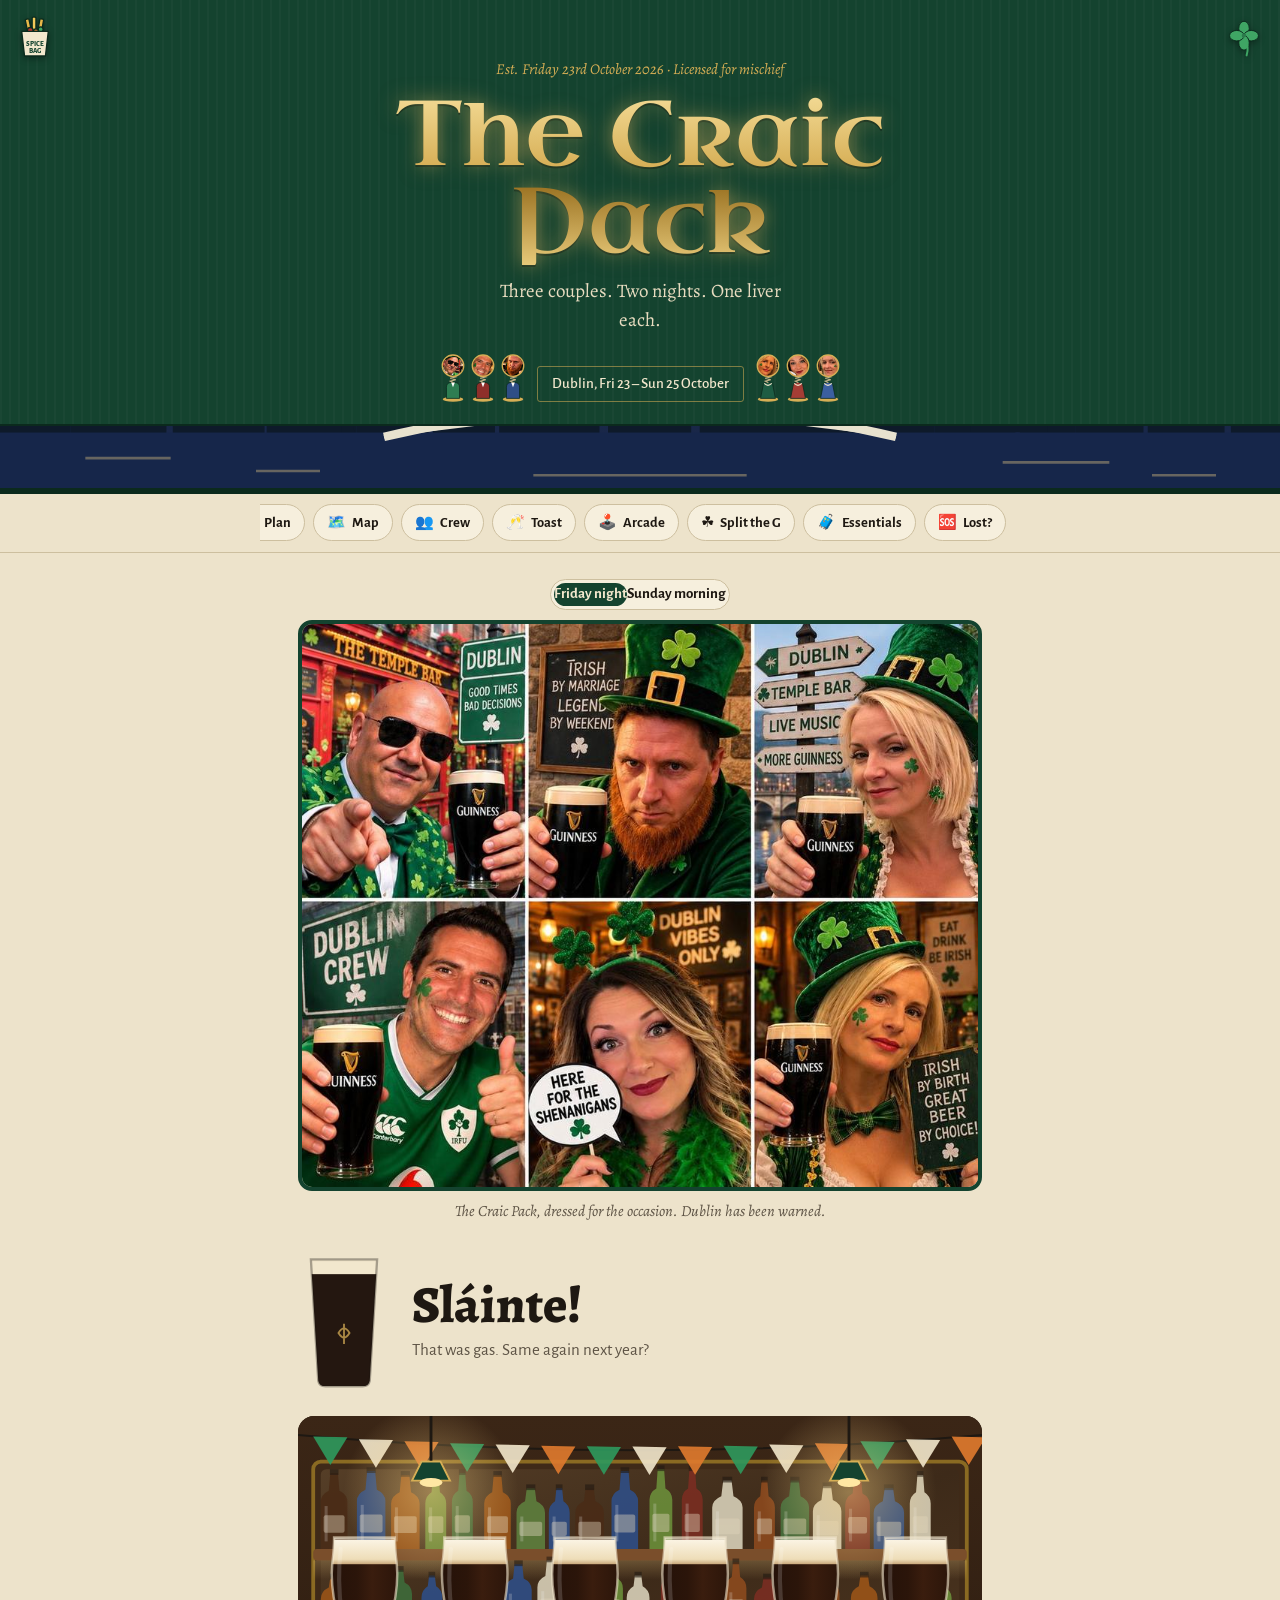
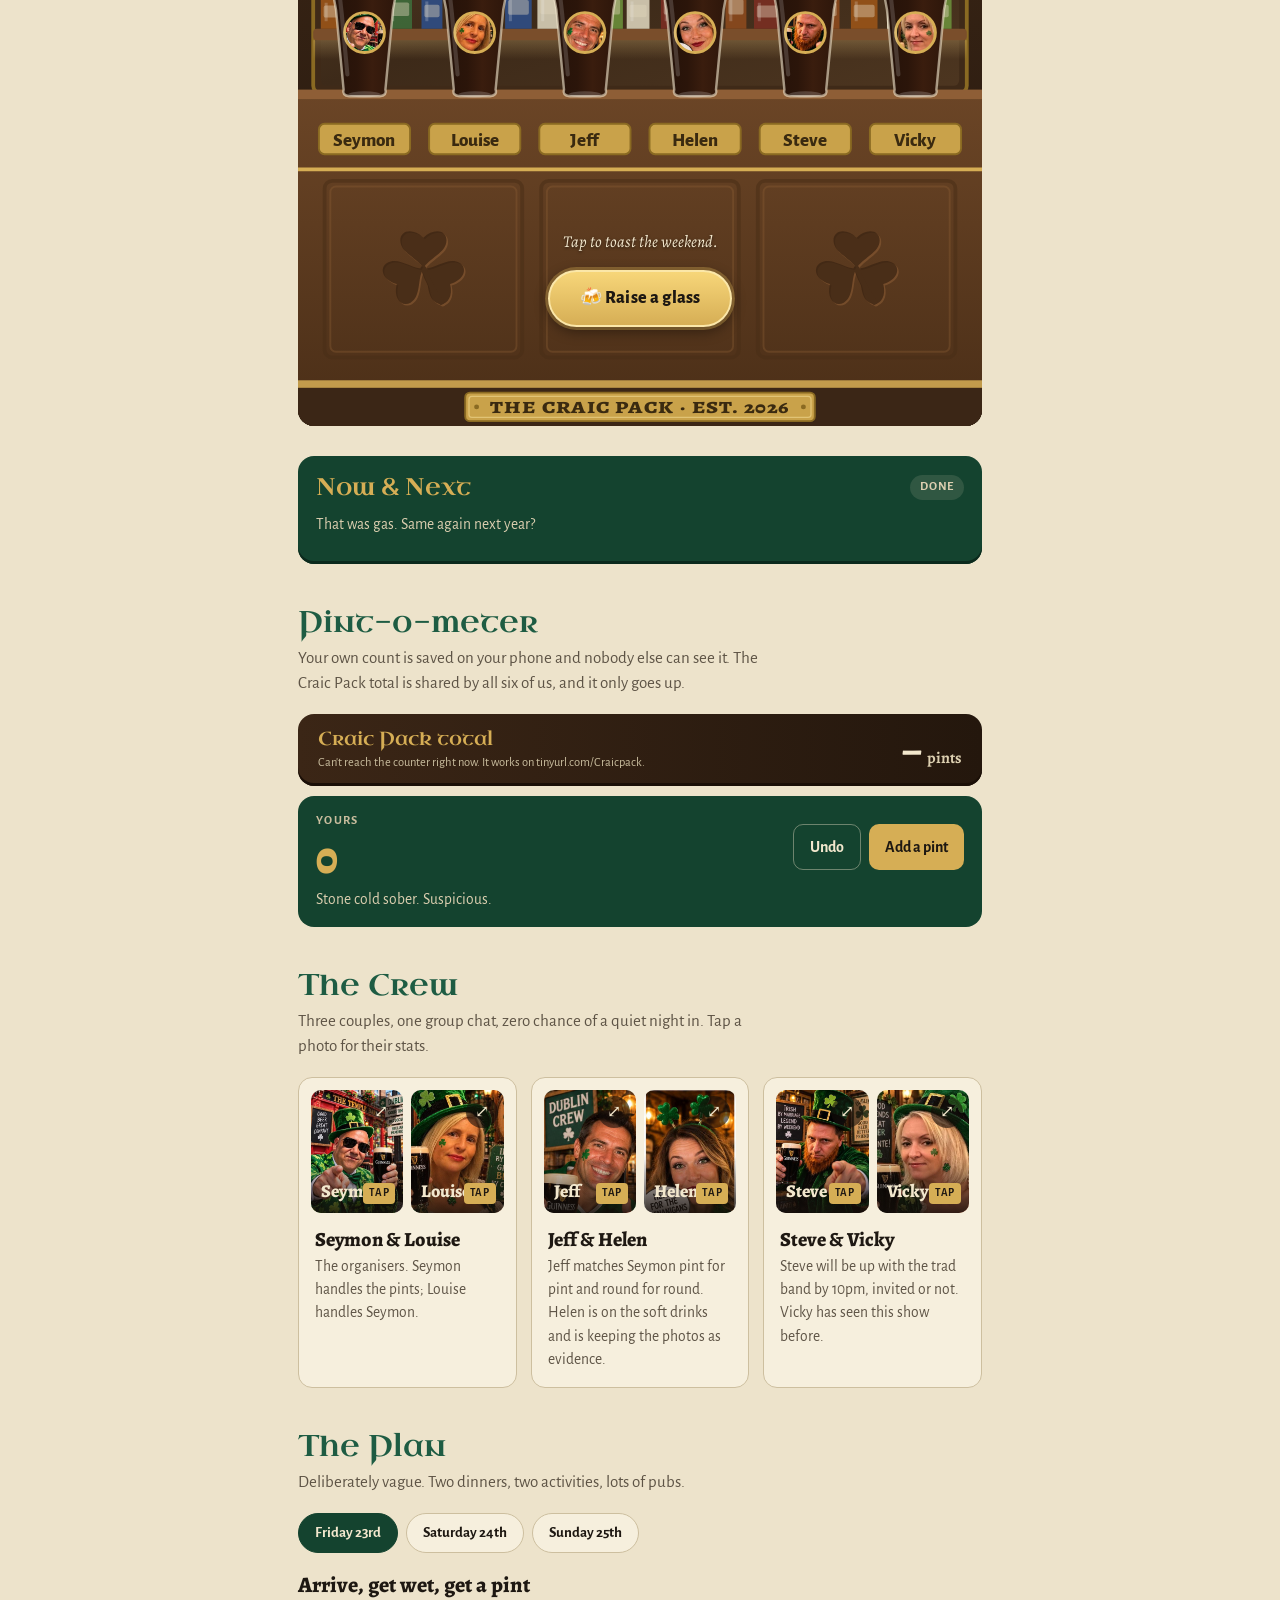
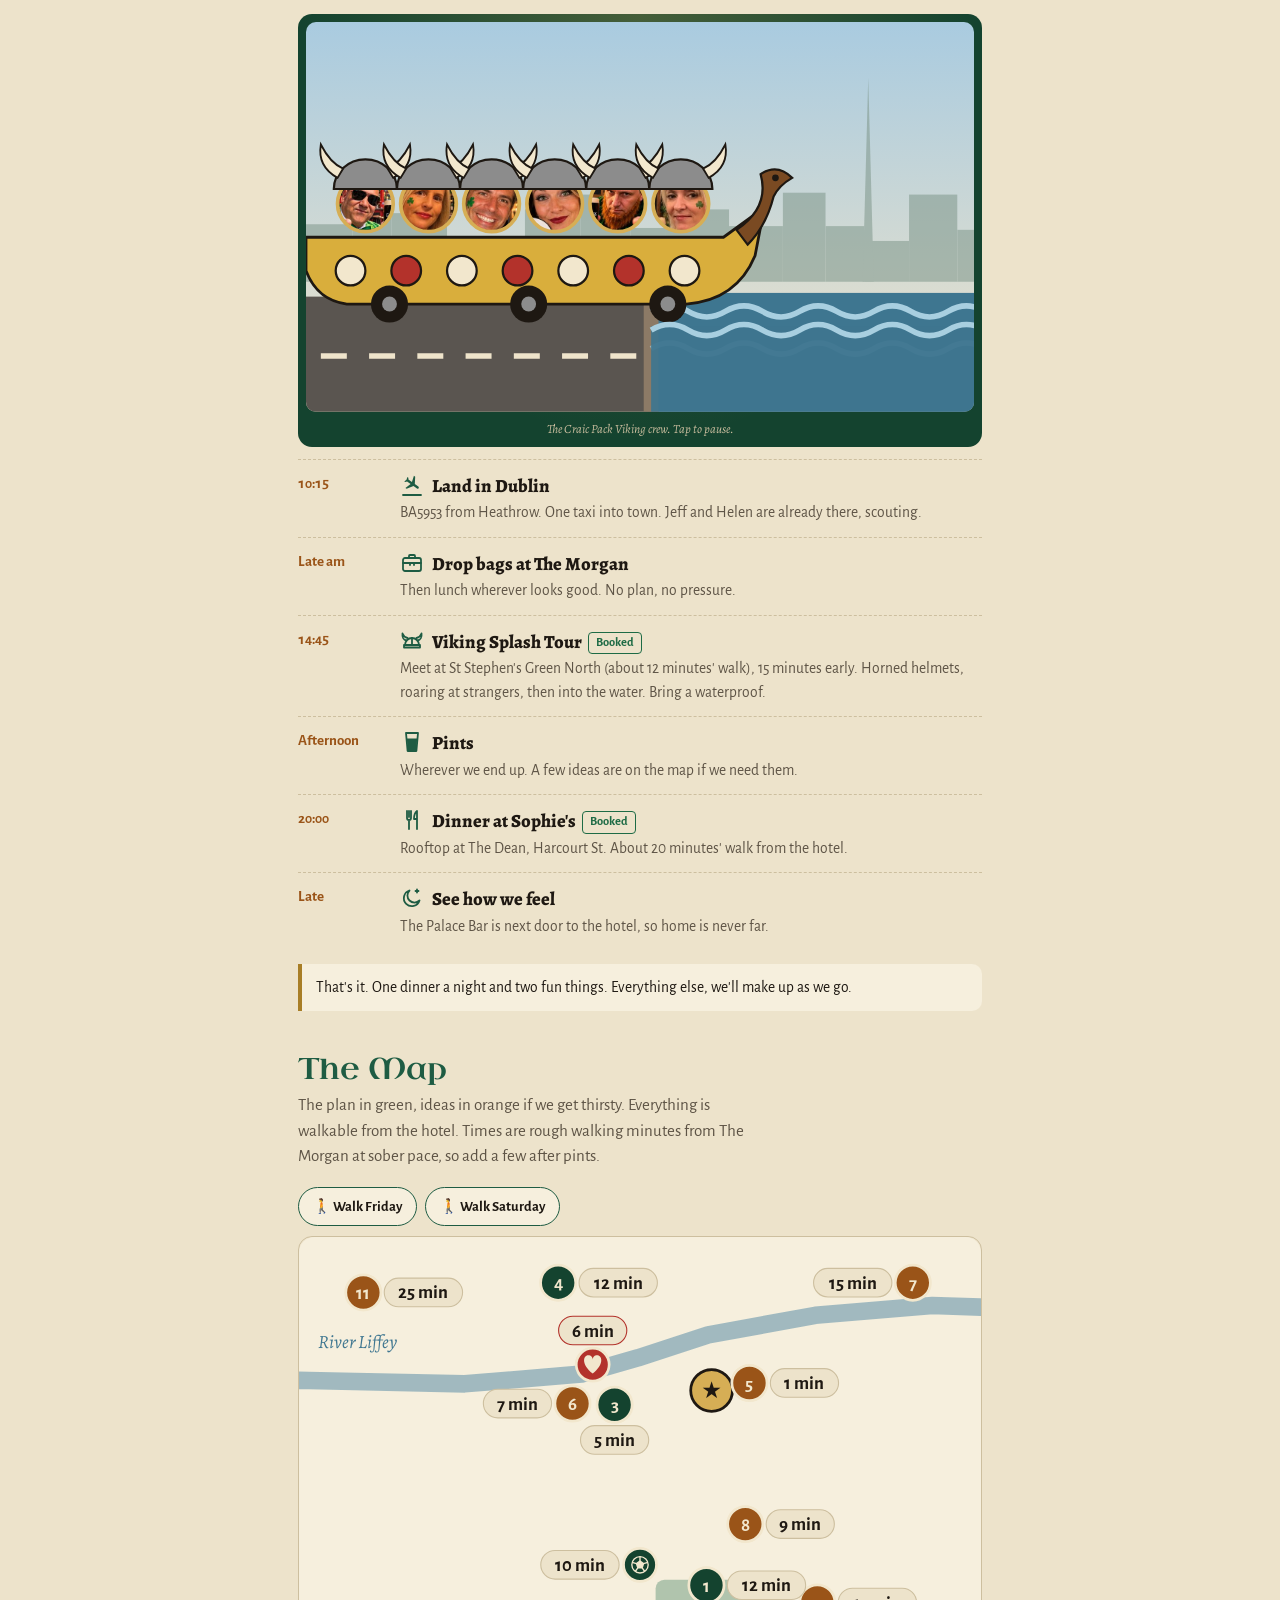
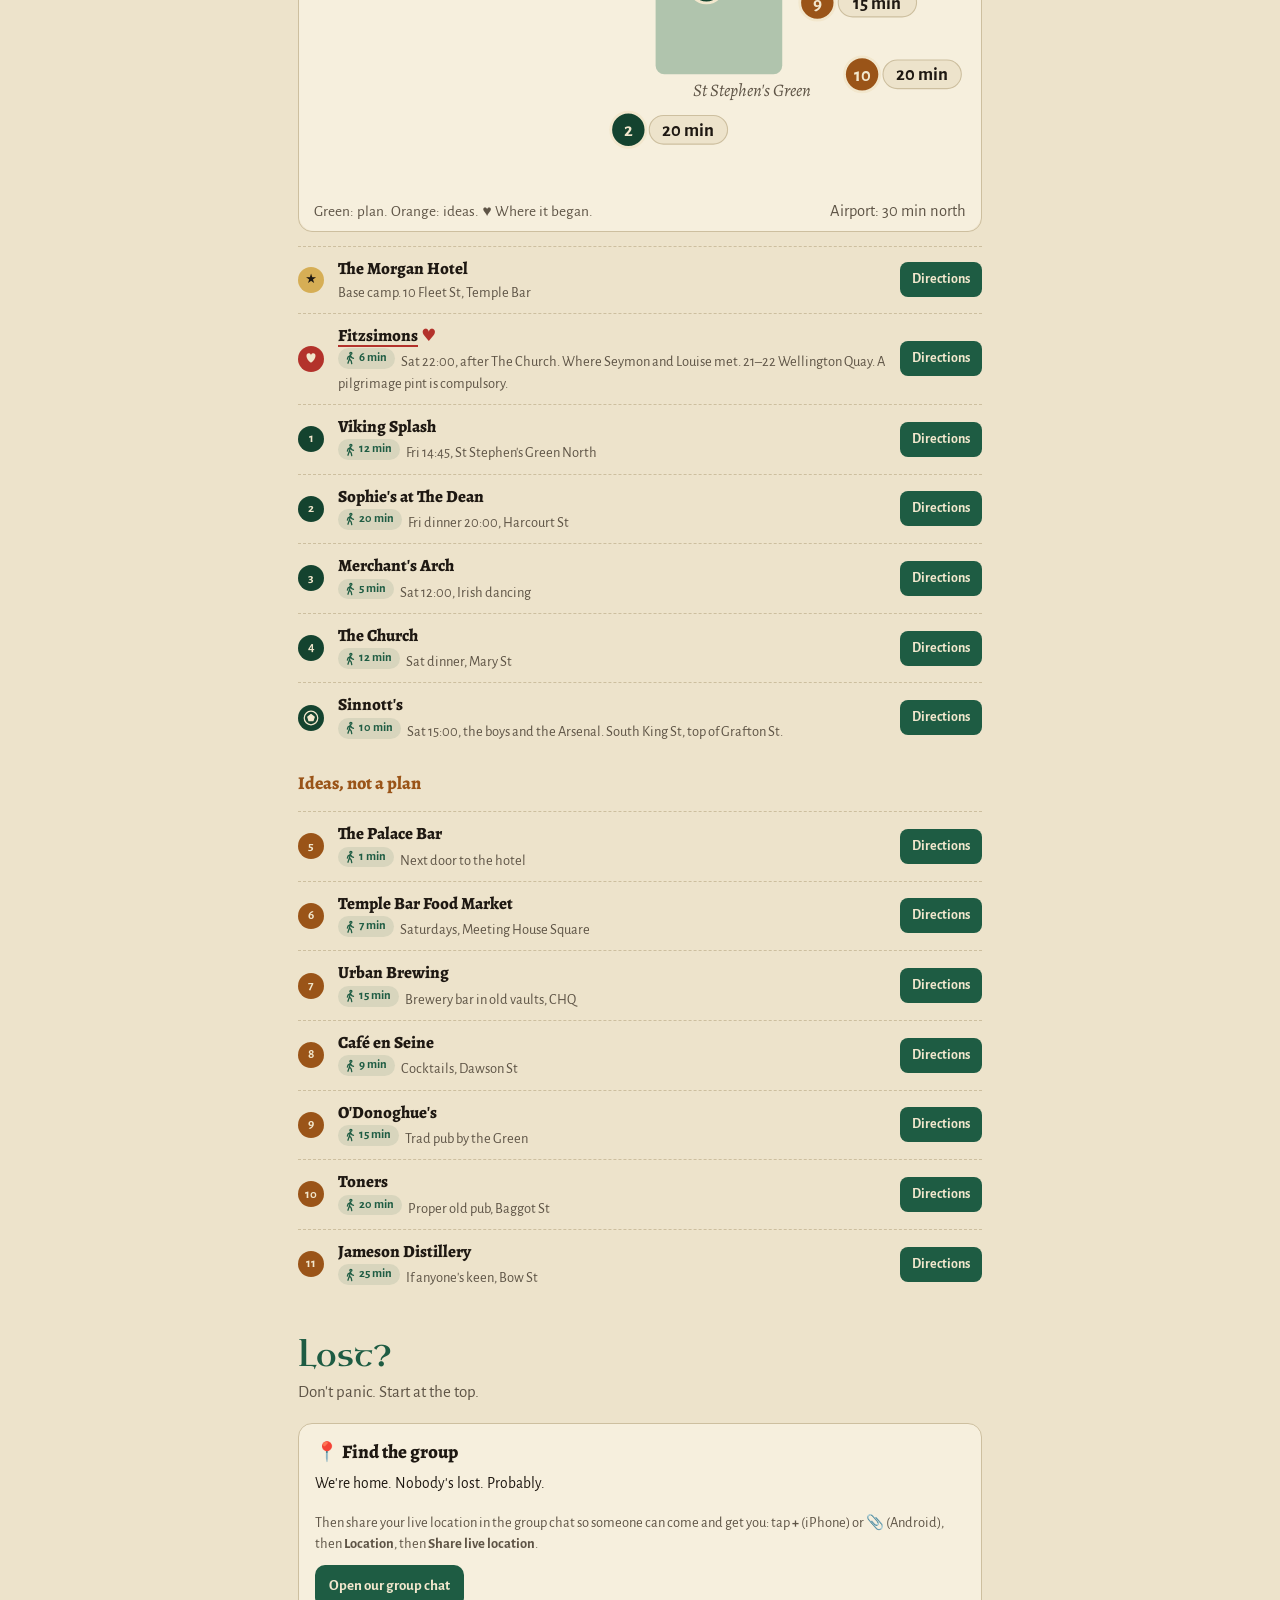
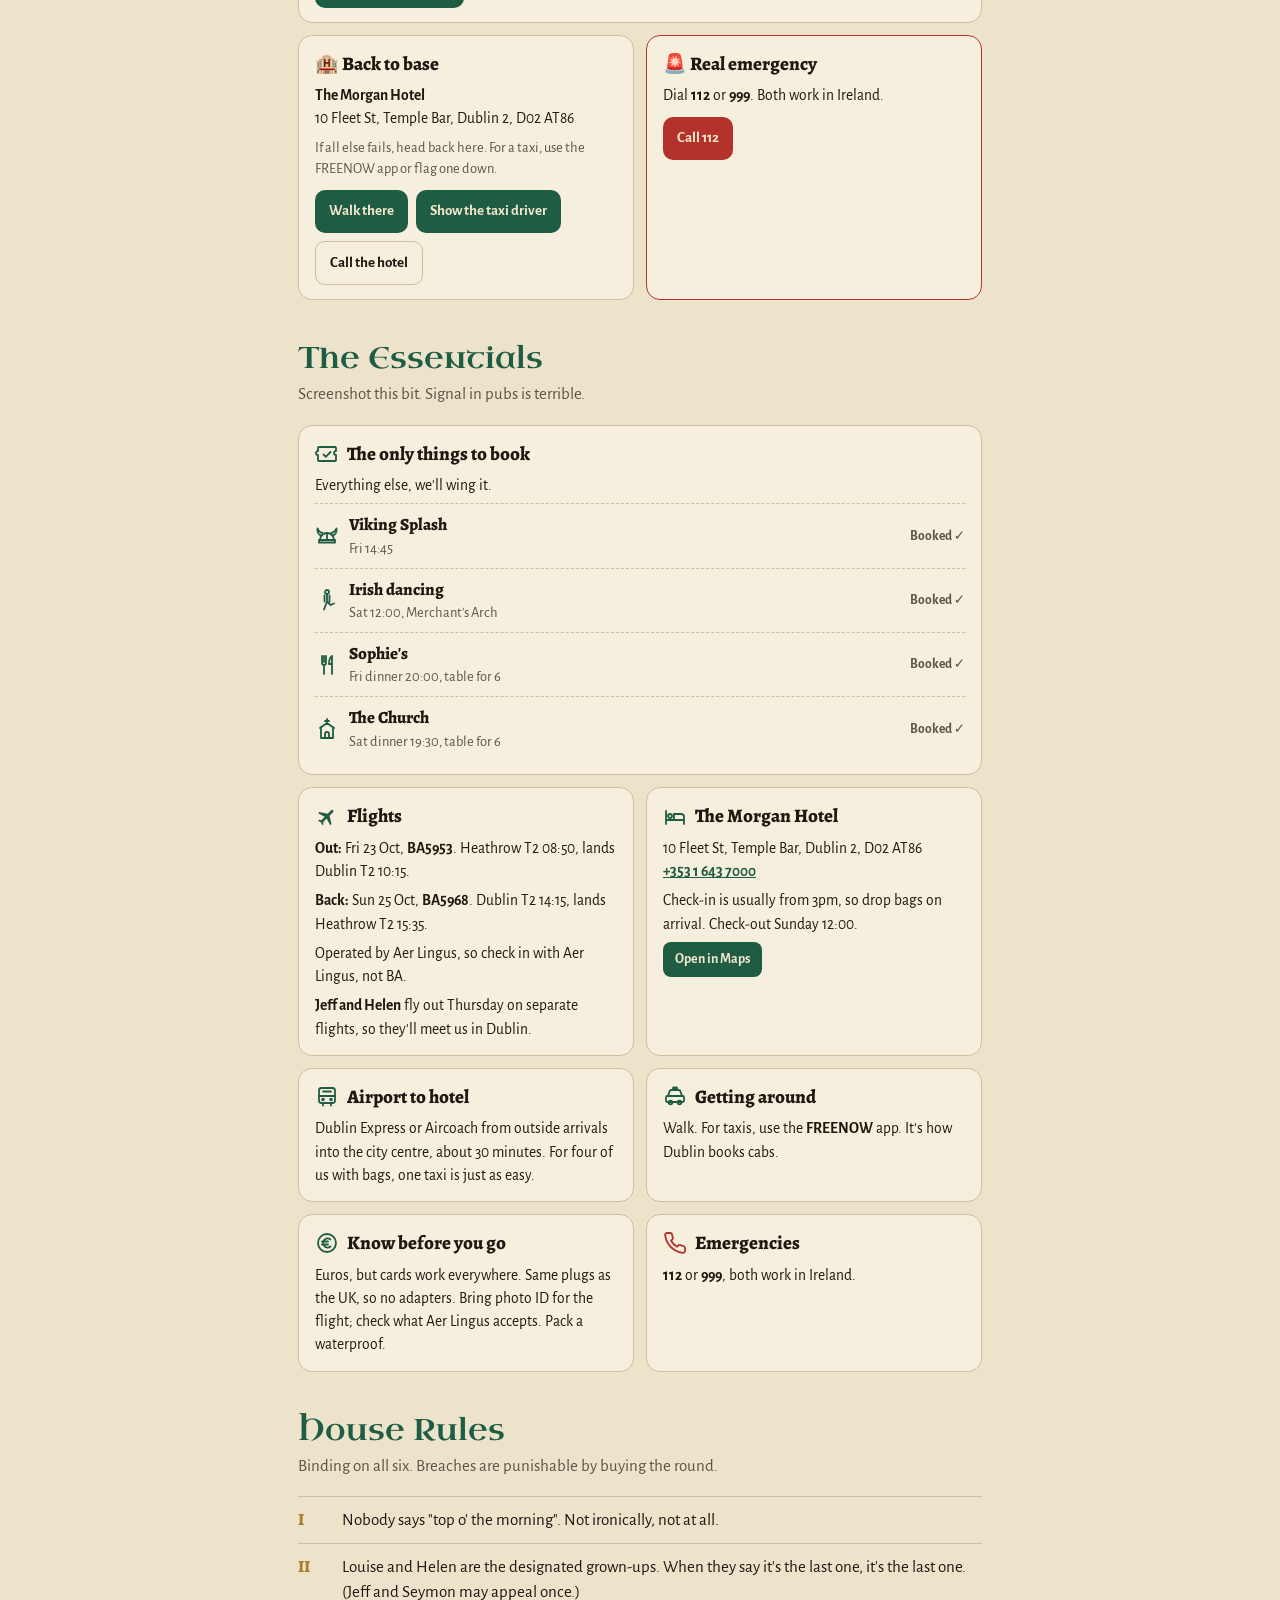
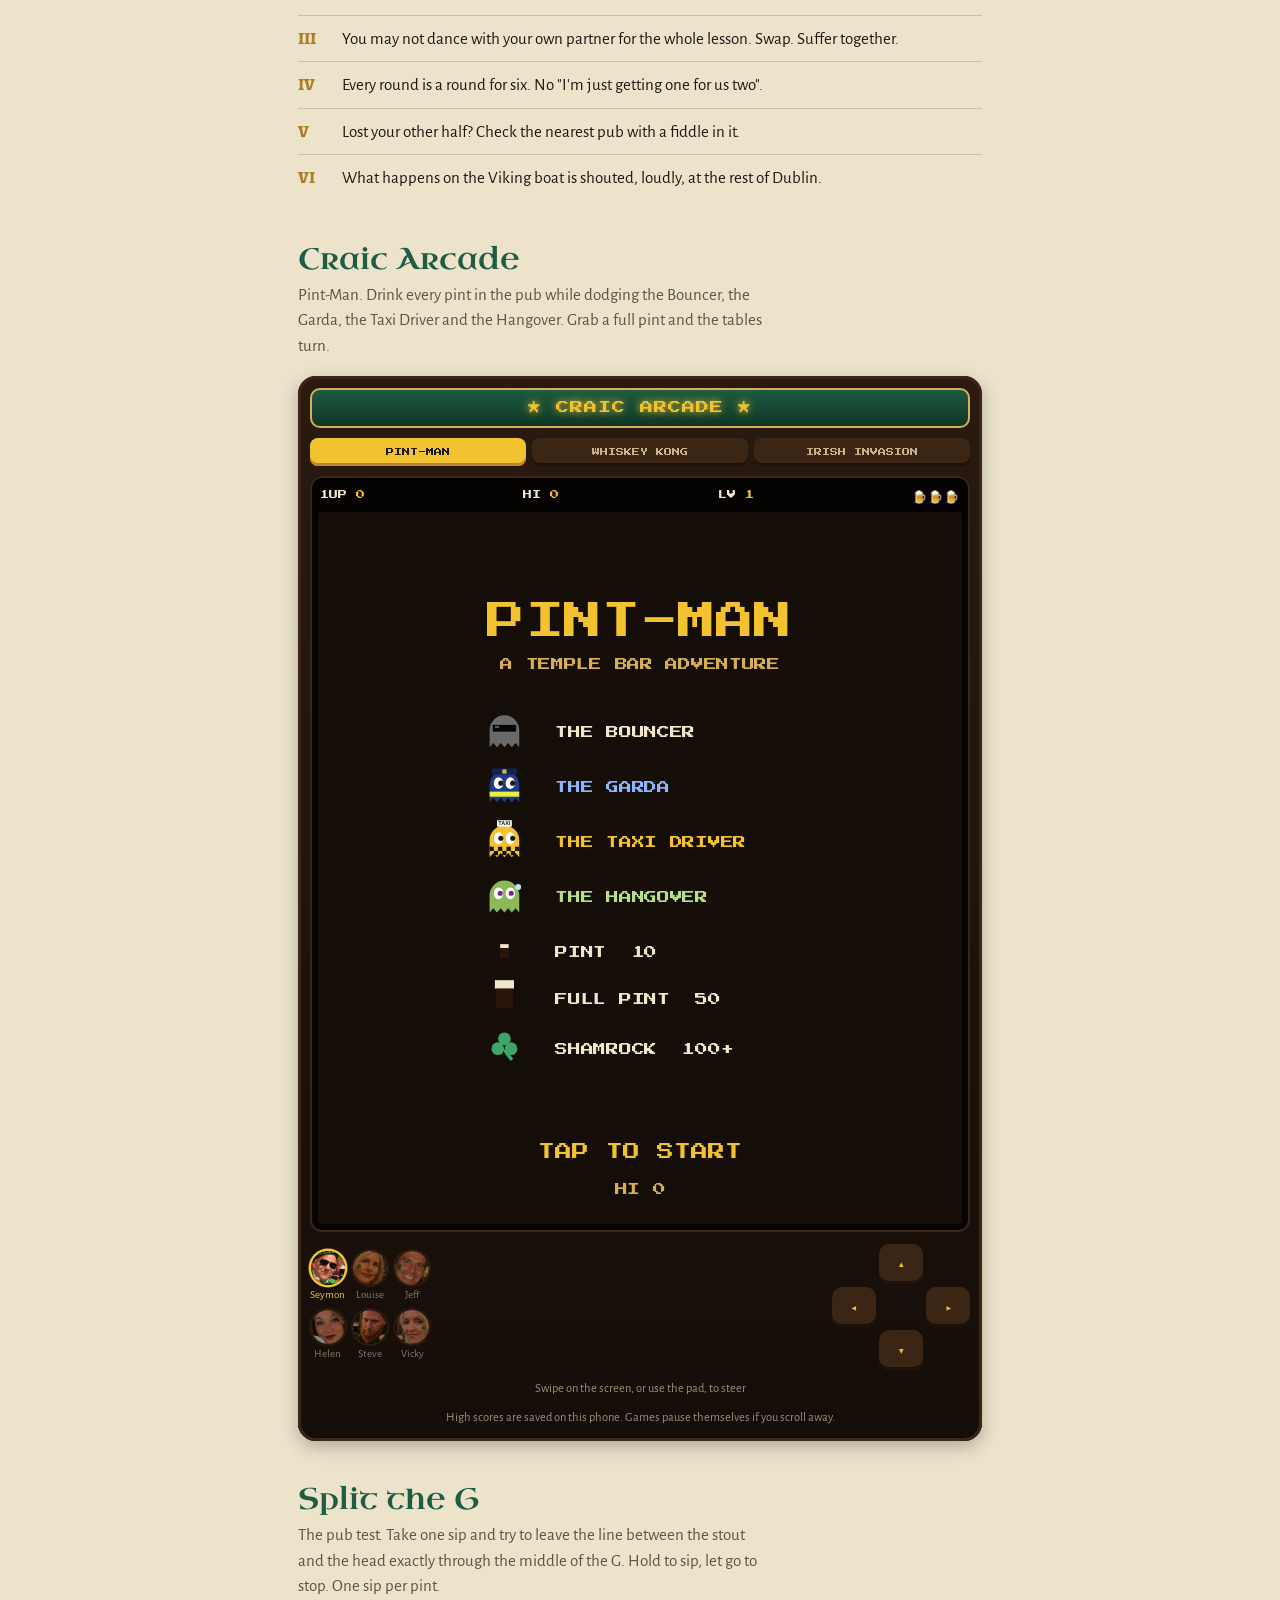
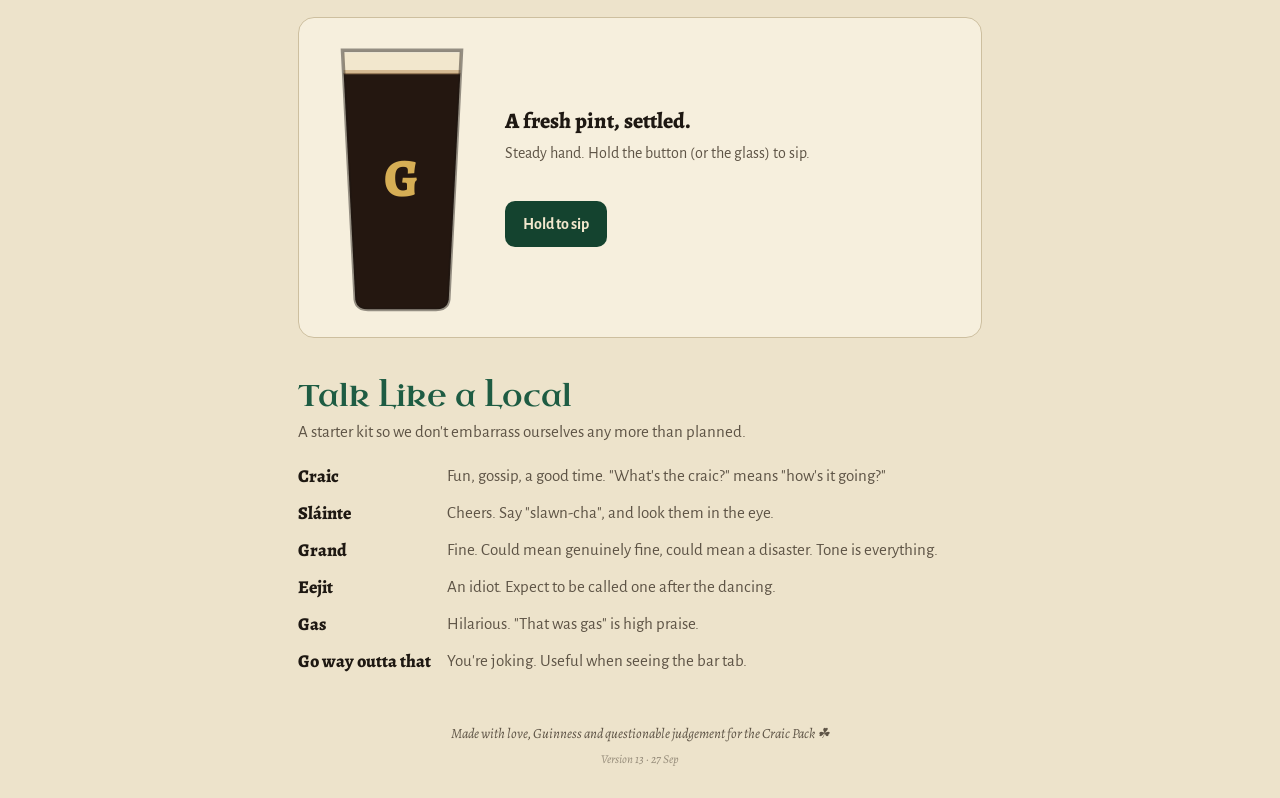
==== commit 71d594ff: "Add files via upload" ====
--- a/test.html
+++ b/test.html
@@ -987,8 +987,8 @@
         <h5>📍 Find the group</h5>
         <p id="lostnow">Once we're in Dublin, this shows where the plan says we are right now.</p>
         <div class="lacts" id="lostacts"></div>
-        <p class="lsmall">Then drop your live location in our WhatsApp group so someone can come and get you: tap <b>+</b> (iPhone) or <b>📎</b> (Android), then <b>Location</b>, then <b>Share live location</b>.</p>
-        <div class="lacts"><a class="lbtn ghost" href="https://wa.me/" target="_blank" rel="noopener">Open WhatsApp</a></div>
+        <p class="lsmall">Then share your live location in the group chat so someone can come and get you: tap <b>+</b> (iPhone) or <b>📎</b> (Android), then <b>Location</b>, then <b>Share live location</b>.</p>
+        <div class="lacts"><a class="lbtn" href="https://chat.whatsapp.com/JbCWZ3I8yIQIcUxRh01ekq" target="_blank" rel="noopener">Open our group chat</a></div>
       </div>
       <div class="card lcard">
         <h5>🏨 Back to base</h5>
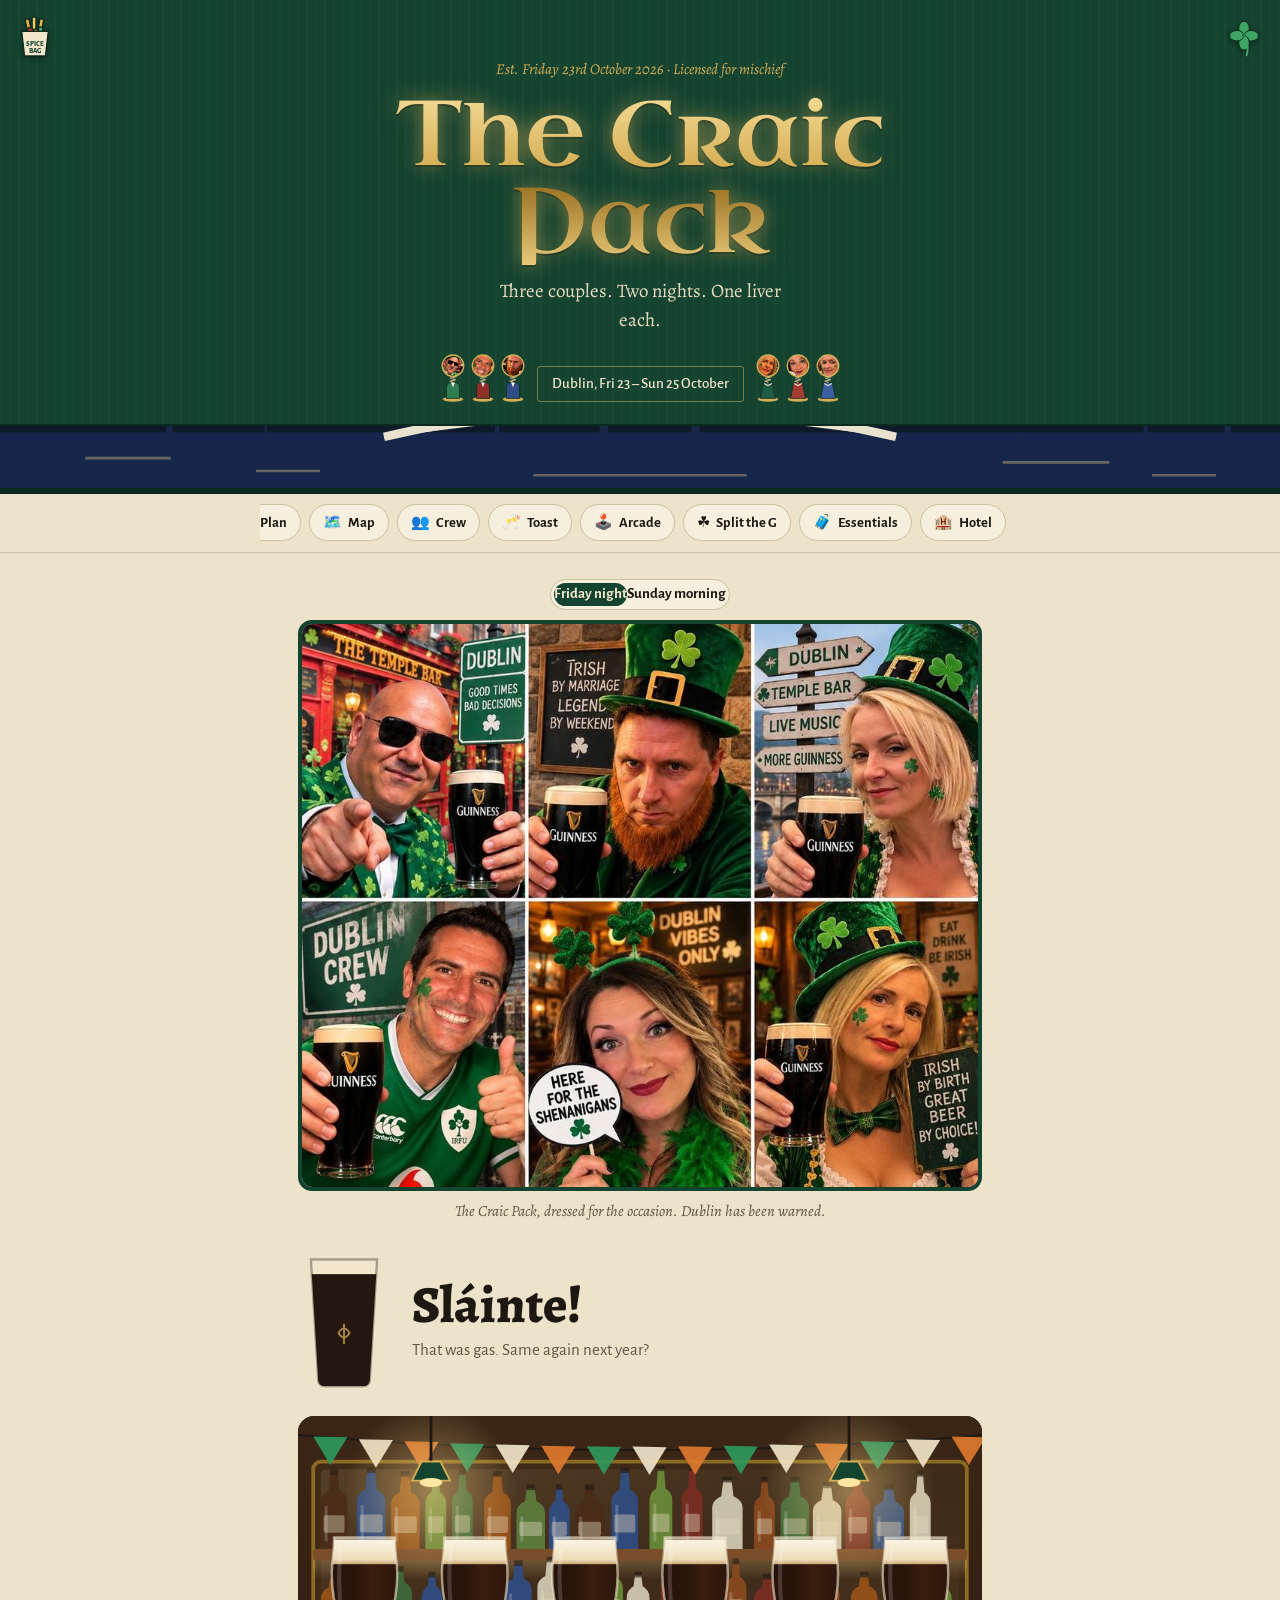
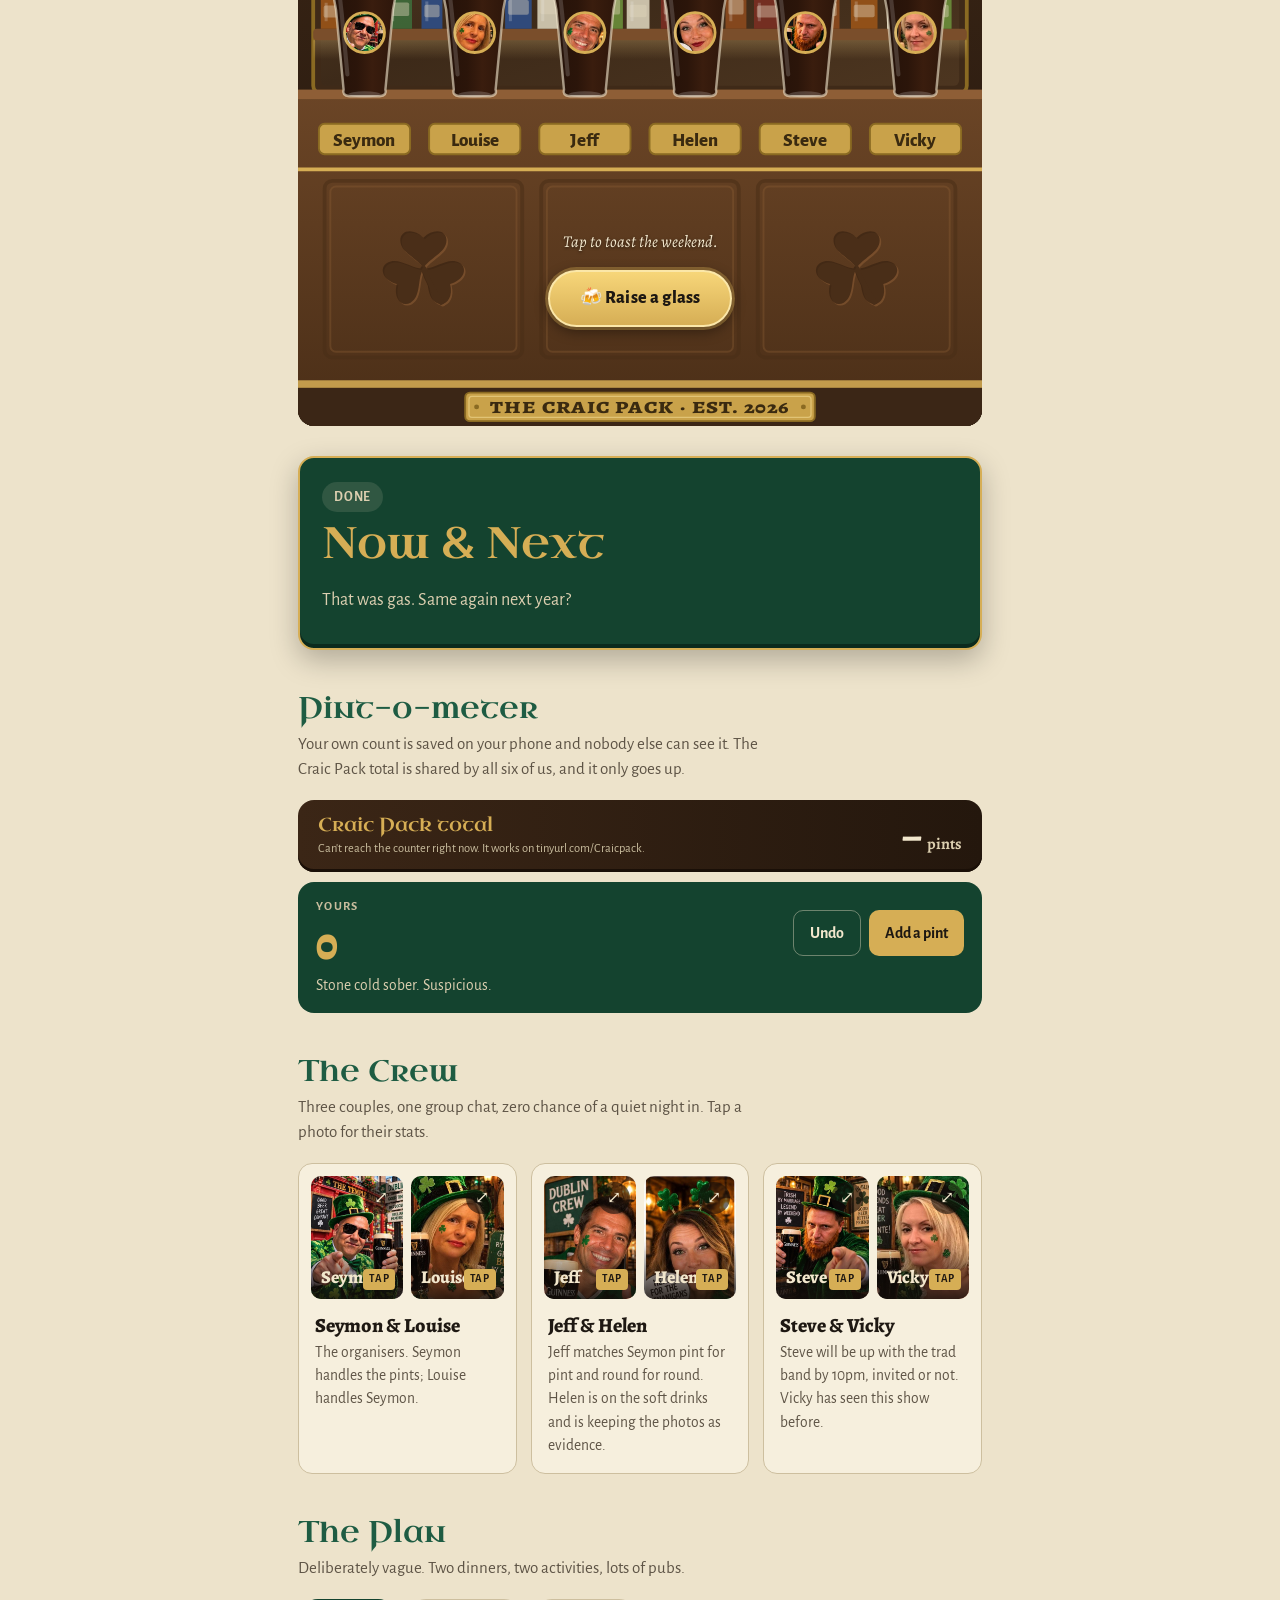
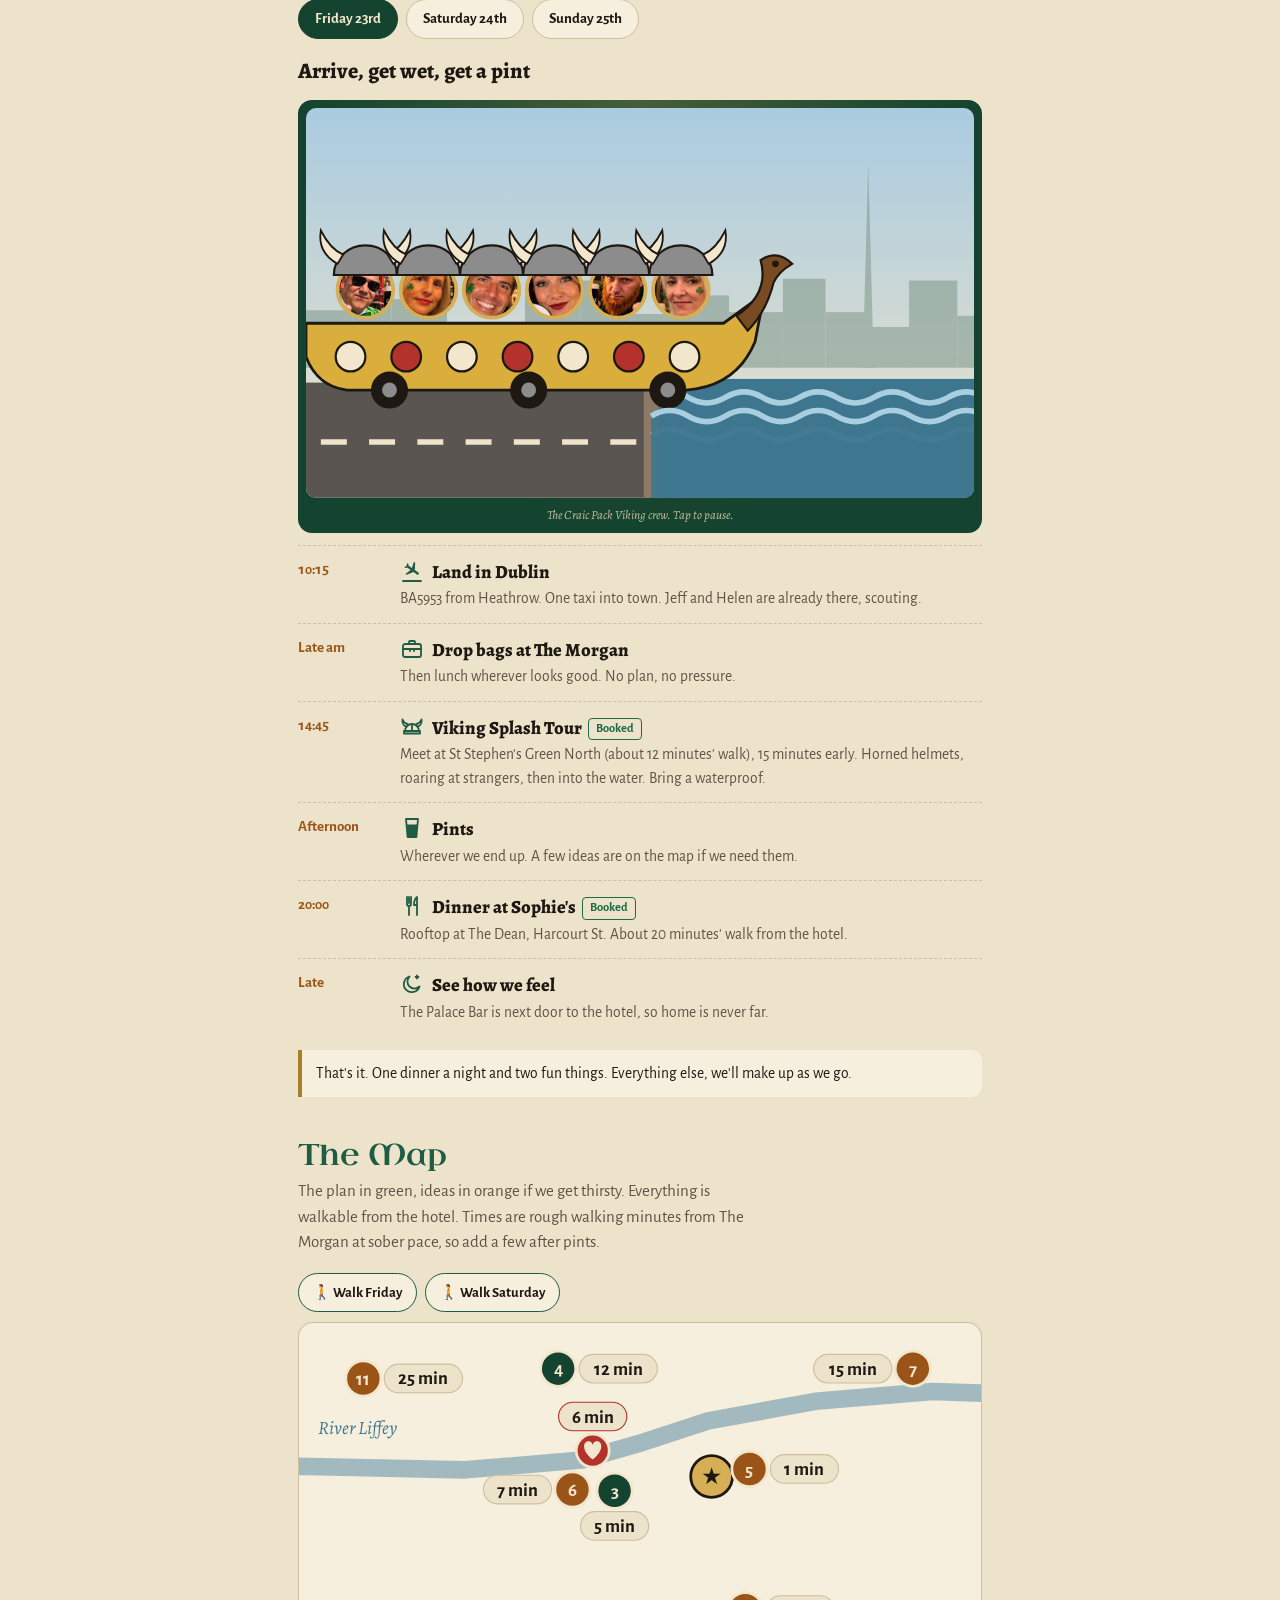
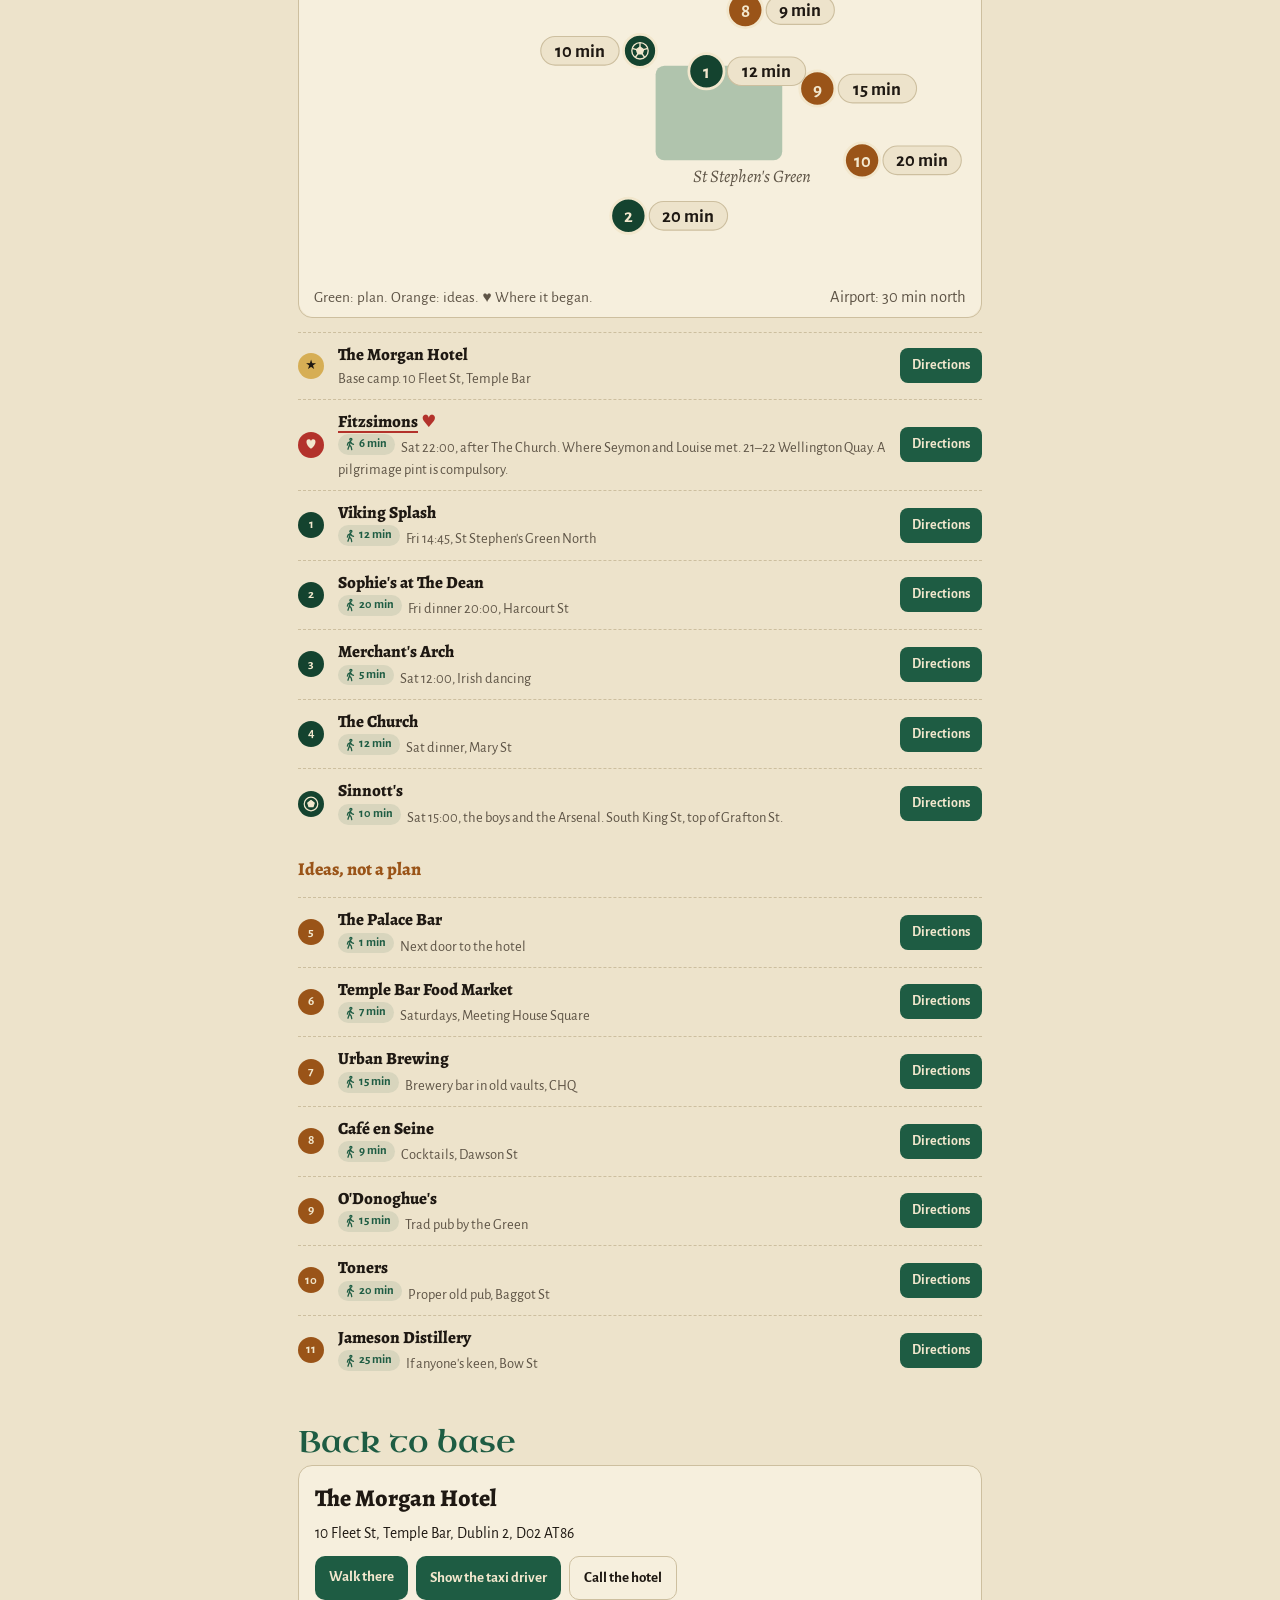
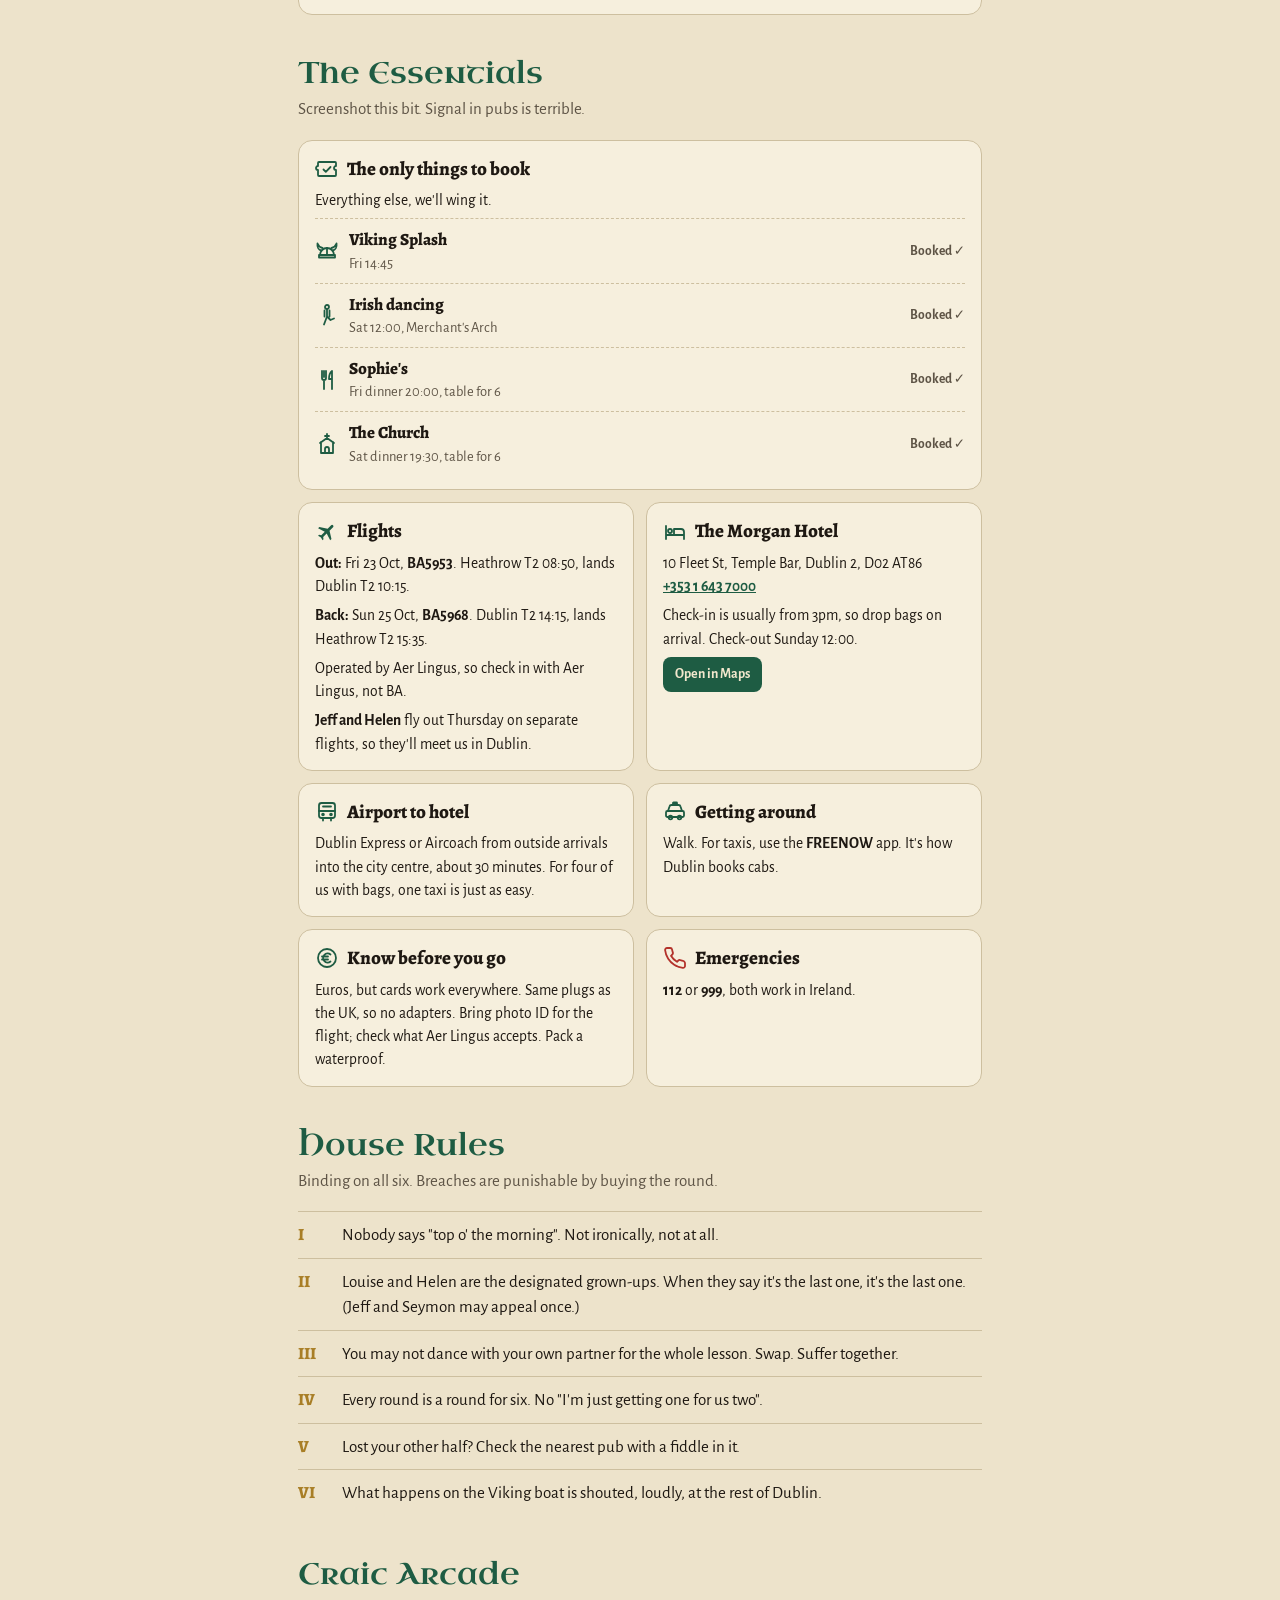
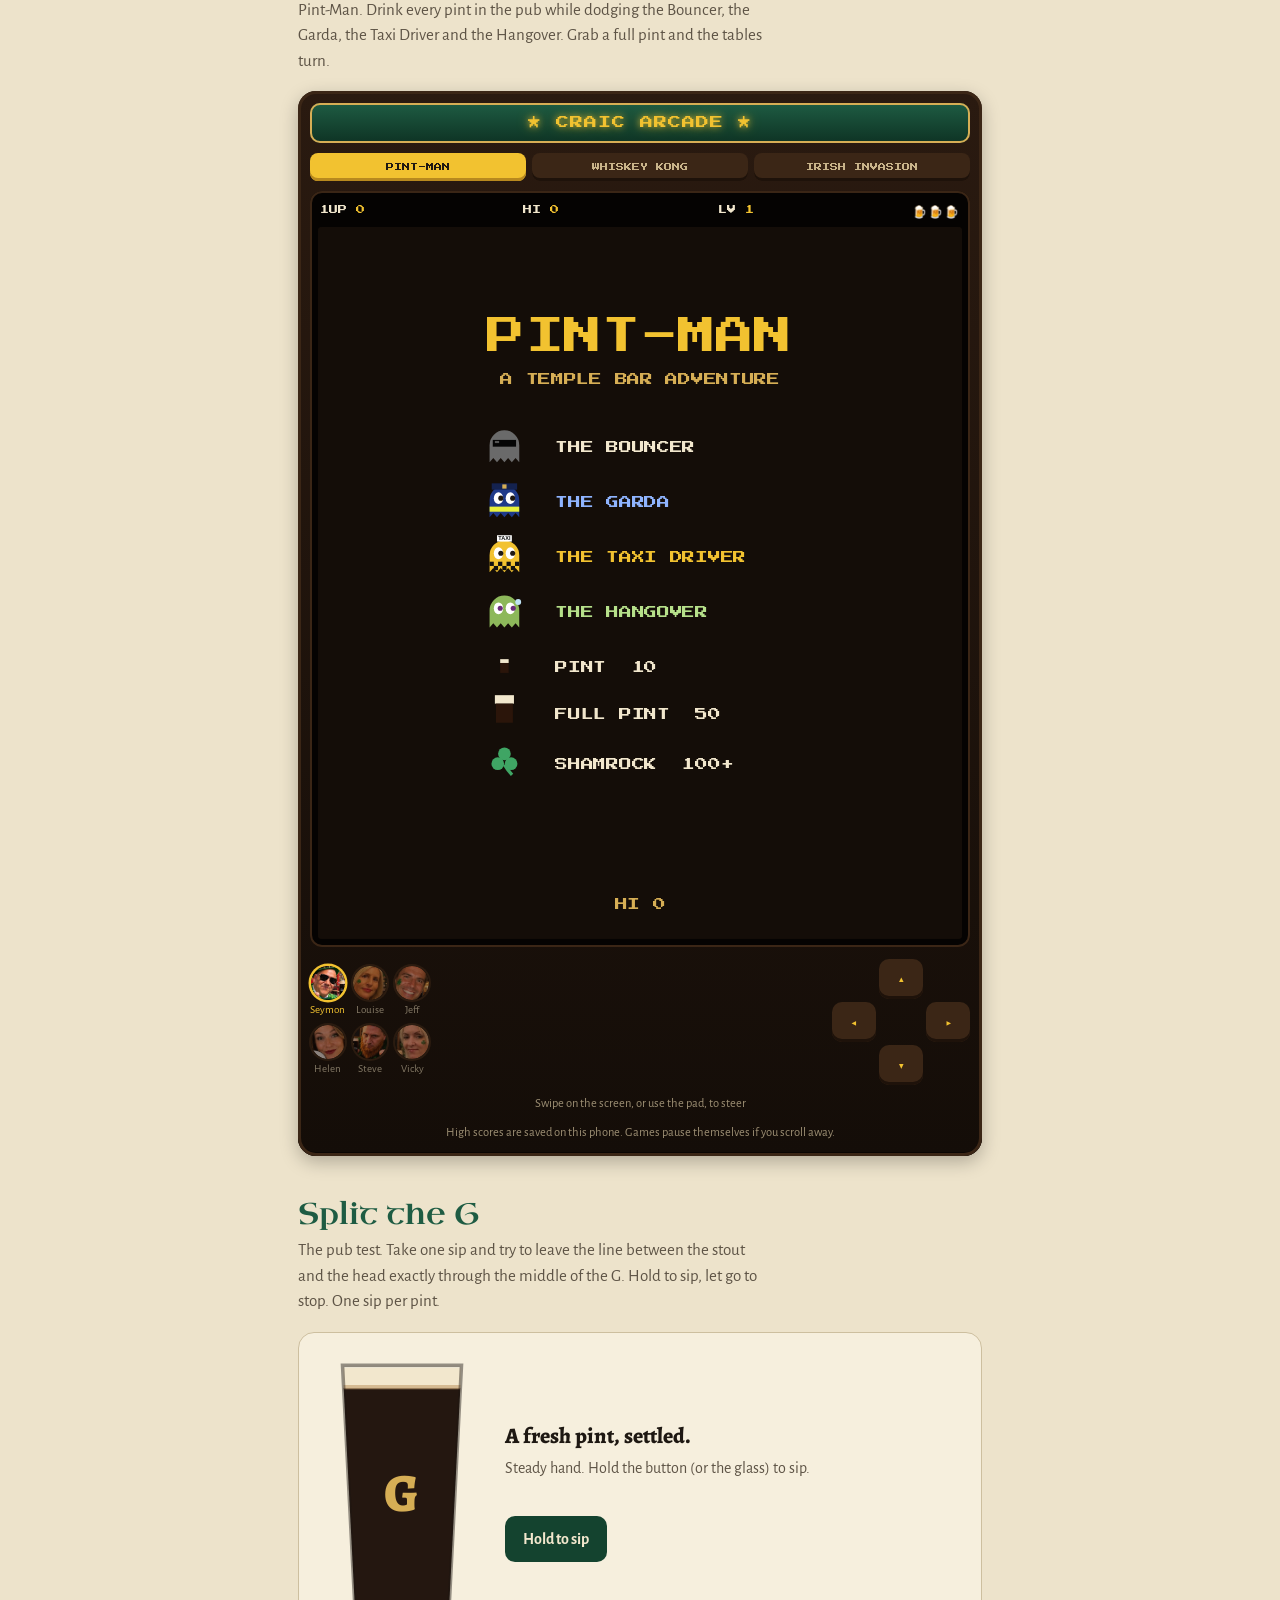
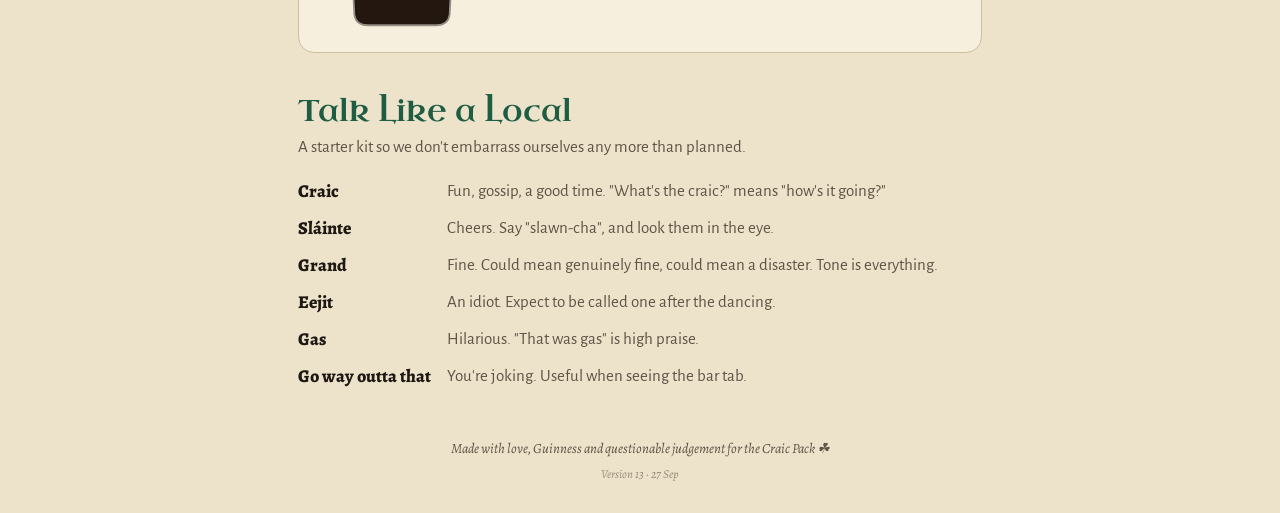
==== commit e07fc83c: "Add files via upload" ====
--- a/test.html
+++ b/test.html
@@ -334,17 +334,11 @@
 @media (prefers-reduced-motion: no-preference){.cfront .cbtn:not(:disabled){animation:cbglow 2.2s ease-in-out infinite}}
 @keyframes cbglow{0%,100%{box-shadow:0 0 0 3px rgba(214,174,85,.35),0 4px 14px rgba(0,0,0,.45);transform:scale(1)}50%{box-shadow:0 0 0 7px rgba(247,214,121,.28),0 0 22px rgba(247,214,121,.55),0 4px 14px rgba(0,0,0,.45);transform:scale(1.04)}}
 
-/* ---------- Lost? ---------- */
-.lost{display:grid;gap:12px}
-@media (min-width:640px){.lost{grid-template-columns:1fr 1fr}.lost .lcard:first-child{grid-column:1/-1}}
-.lcard h5{gap:6px}
-.lsmall{color:var(--muted);font-size:14.5px !important}
+/* ---------- Back to base ---------- */
+.card .hname{font-family:'Alegreya',Georgia,serif;font-weight:800;font-size:24px;margin-top:0}
 .lacts{display:flex;flex-wrap:wrap;gap:8px;margin-top:10px}
 .lbtn{font:inherit;font-weight:700;font-size:15px;border:0;border-radius:10px;padding:10px 14px;cursor:pointer;text-decoration:none;background:var(--green-2);color:#F2E7CD !important;display:inline-block}
 .lbtn.ghost{background:transparent;color:var(--ink) !important;border:1px solid var(--line)}
-.lbtn.red{background:#B3322B}
-.lcard.sos{border-color:#B3322B}
-#lostnow b{font-family:'Alegreya',Georgia,serif;font-size:18px}
 .taxi{position:fixed;inset:0;z-index:9999;background:var(--green);color:#fff;display:flex;flex-direction:column;justify-content:center;align-items:center;text-align:center;padding:24px;padding-top:calc(24px + env(safe-area-inset-top,0px));padding-bottom:calc(24px + env(safe-area-inset-bottom,0px))}
 .taxi[hidden]{display:none}
 .taxi .tk{font-size:20px;color:#DCCFB0;margin-bottom:10px}
@@ -375,6 +369,26 @@
 .live .ghost{background:transparent;color:#F2E7CD;border:1px solid rgba(242,231,205,.4) !important}
 .live .msg{color:#DCCFB0;font-size:15.5px;margin-bottom:12px}
 .live .extra{margin-top:10px;font-size:14.5px;color:var(--gold-lit)}
+
+/* Now & Next: big and proud */
+.live{padding:24px 22px 22px;border:2px solid var(--gold-lit);box-shadow:0 10px 28px rgba(0,0,0,.25),inset 0 -4px 0 #0B2A1D}
+.live .top{margin-bottom:18px;flex-direction:column-reverse;align-items:flex-start;gap:8px}
+#livettl{white-space:nowrap}
+#livettl{font-size:clamp(32px,9vw,44px) !important}
+.live .pill{font-size:13.5px;padding:5px 12px}
+.live .row{grid-template-columns:1fr;gap:4px;padding:16px 0}
+.live .lab{font-size:14px;padding-top:0}
+.live .what{font-size:clamp(28px,7.6vw,38px);line-height:1.1}
+.live .ic{width:30px;height:30px;vertical-align:-5px;margin-right:9px}
+.live .row:first-of-type .what{font-size:clamp(34px,9.4vw,48px)}
+.live .row:first-of-type .ic{width:36px;height:36px;vertical-align:-6px}
+.live .where{font-size:18px;margin-top:6px}
+.live .when{font-size:clamp(22px,6vw,28px);margin-top:8px}
+.live .bar{height:12px;border-radius:6px;margin:6px 0 18px}
+.live .bar i{border-radius:6px}
+.live .acts a,.live .acts button{font-size:17px;padding:12px 18px;border-radius:12px}
+.live .msg{font-size:18px}
+.live .extra{font-size:16px}
 .stop.live-now{background:linear-gradient(90deg,rgba(214,174,85,.18),transparent 80%);border-radius:10px;margin:0 -10px;padding-left:10px;padding-right:10px}
 .stop.live-now .time::after{content:"NOW";display:block;font-size:11px;letter-spacing:.1em;color:#fff;background:#B3322B;border-radius:4px;width:max-content;padding:0 6px;margin-top:4px}
 .stop.live-now.sim .time::after{content:"PREVIEW";background:#9A5418}
@@ -730,7 +744,7 @@
 <g class="ripples" stroke-width="1.2" fill="none"><path d="M40 82 h40 M120 88 h30 M470 84 h50 M540 90 h30 M250 90 h100"/></g>
 </svg></div>
 </header>
-<nav class="jump" id="jump" aria-label="Jump to section"><div class="jumprow"><button type="button" data-j="live"><span aria-hidden="true">⏱️</span>Now & Next</button><button type="button" data-j="tally"><span aria-hidden="true">🍺</span>Pints</button><button type="button" data-j="plan"><span aria-hidden="true">📅</span>Plan</button><button type="button" data-j="map"><span aria-hidden="true">🗺️</span>Map</button><button type="button" data-j="crew"><span aria-hidden="true">👥</span>Crew</button><button type="button" data-j="cheers"><span aria-hidden="true">🥂</span>Toast</button><button type="button" data-j="arcade"><span aria-hidden="true">🕹️</span>Arcade</button><button type="button" data-j="splitg"><span aria-hidden="true">☘️</span>Split the G</button><button type="button" data-j="essentials"><span aria-hidden="true">🧳</span>Essentials</button><button type="button" data-j="lost"><span aria-hidden="true">🆘</span>Lost?</button></div></nav>
+<nav class="jump" id="jump" aria-label="Jump to section"><div class="jumprow"><button type="button" data-j="live"><span aria-hidden="true">⏱️</span>Now & Next</button><button type="button" data-j="tally"><span aria-hidden="true">🍺</span>Pints</button><button type="button" data-j="plan"><span aria-hidden="true">📅</span>Plan</button><button type="button" data-j="map"><span aria-hidden="true">🗺️</span>Map</button><button type="button" data-j="crew"><span aria-hidden="true">👥</span>Crew</button><button type="button" data-j="cheers"><span aria-hidden="true">🥂</span>Toast</button><button type="button" data-j="arcade"><span aria-hidden="true">🕹️</span>Arcade</button><button type="button" data-j="splitg"><span aria-hidden="true">☘️</span>Split the G</button><button type="button" data-j="essentials"><span aria-hidden="true">🧳</span>Essentials</button><button type="button" data-j="lost"><span aria-hidden="true">🏨</span>Hotel</button></div></nav>
 
 <main class="wrap">
 
@@ -980,30 +994,14 @@
   </section>
 
   <section id="lost" aria-labelledby="lostttl">
-    <h3 id="lostttl">Lost?</h3>
-    <p class="lede">Don't panic. Start at the top.</p>
-    <div class="lost">
-      <div class="card lcard">
-        <h5>📍 Find the group</h5>
-        <p id="lostnow">Once we're in Dublin, this shows where the plan says we are right now.</p>
-        <div class="lacts" id="lostacts"></div>
-        <p class="lsmall">Then share your live location in the group chat so someone can come and get you: tap <b>+</b> (iPhone) or <b>📎</b> (Android), then <b>Location</b>, then <b>Share live location</b>.</p>
-        <div class="lacts"><a class="lbtn" href="https://chat.whatsapp.com/JbCWZ3I8yIQIcUxRh01ekq" target="_blank" rel="noopener">Open our group chat</a></div>
-      </div>
-      <div class="card lcard">
-        <h5>🏨 Back to base</h5>
-        <p><b>The Morgan Hotel</b><br>10 Fleet St, Temple Bar, Dublin 2, D02 AT86</p>
-        <p class="lsmall">If all else fails, head back here. For a taxi, use